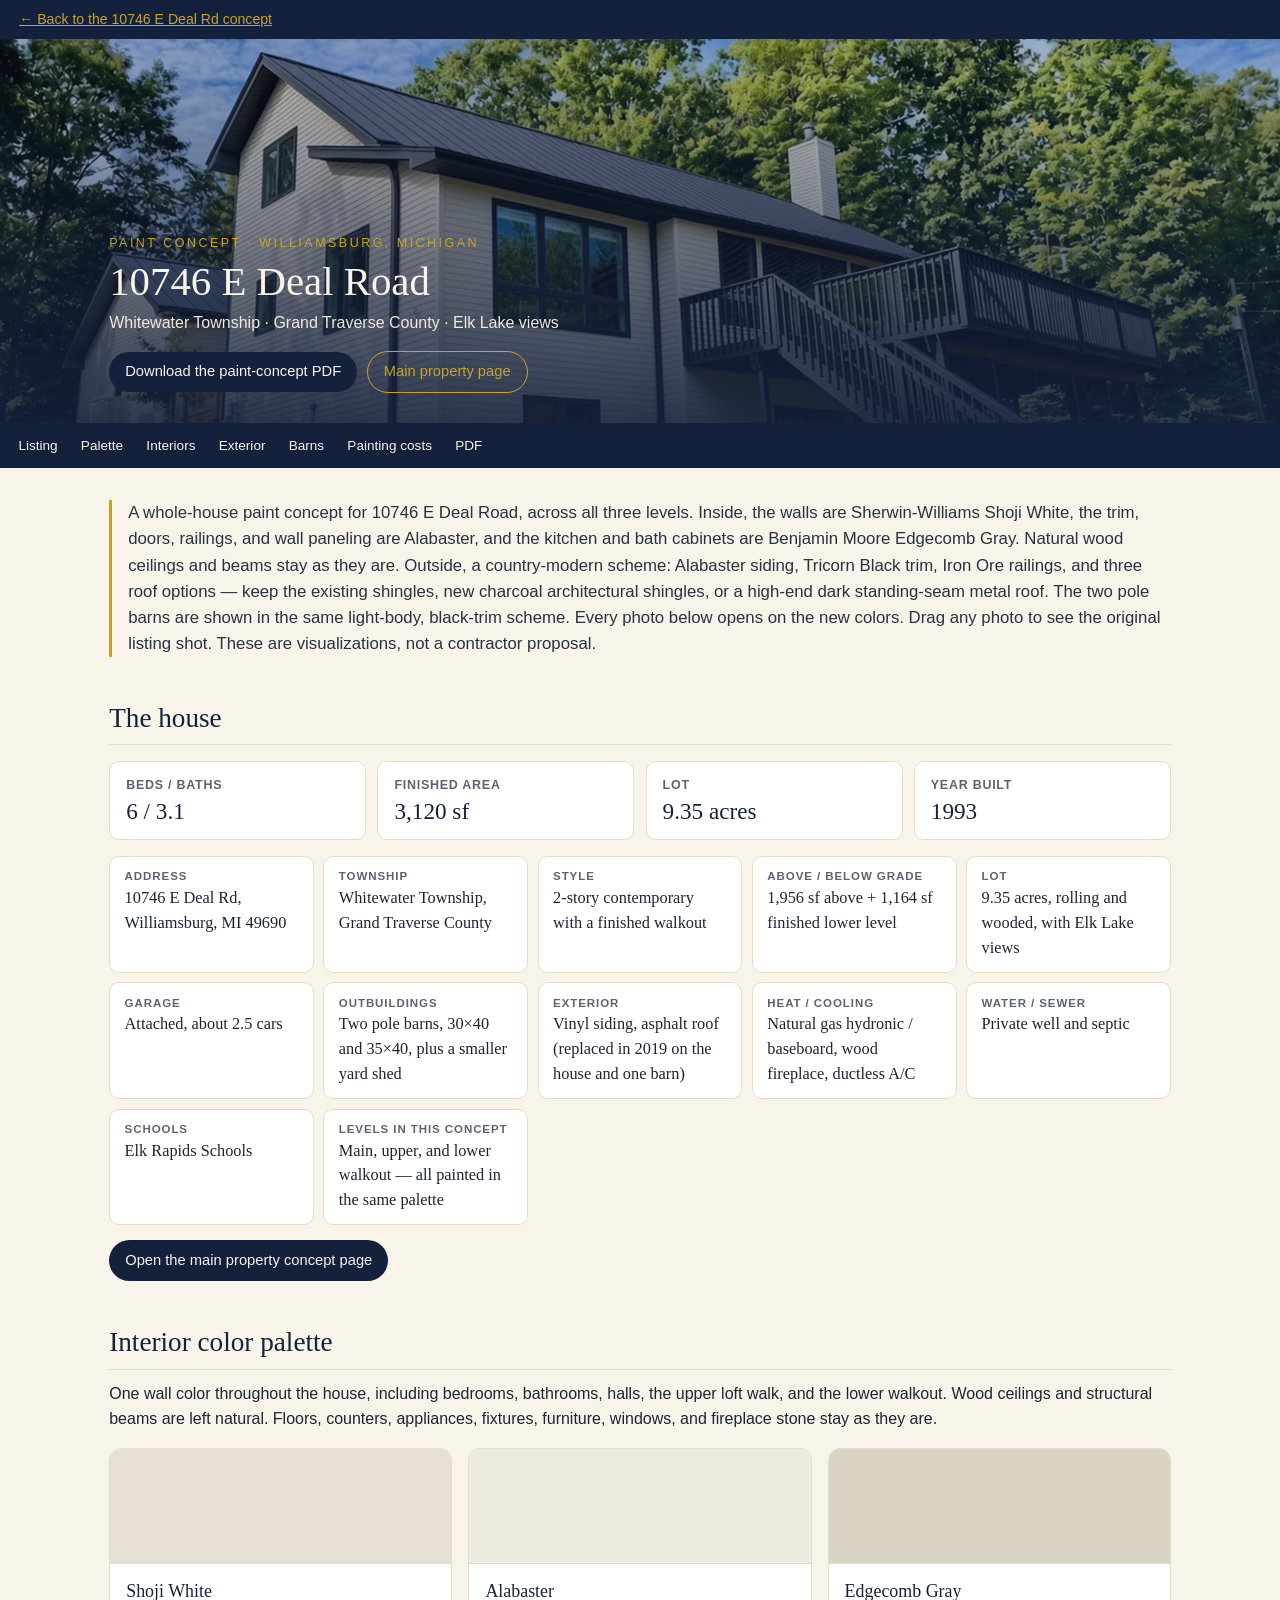
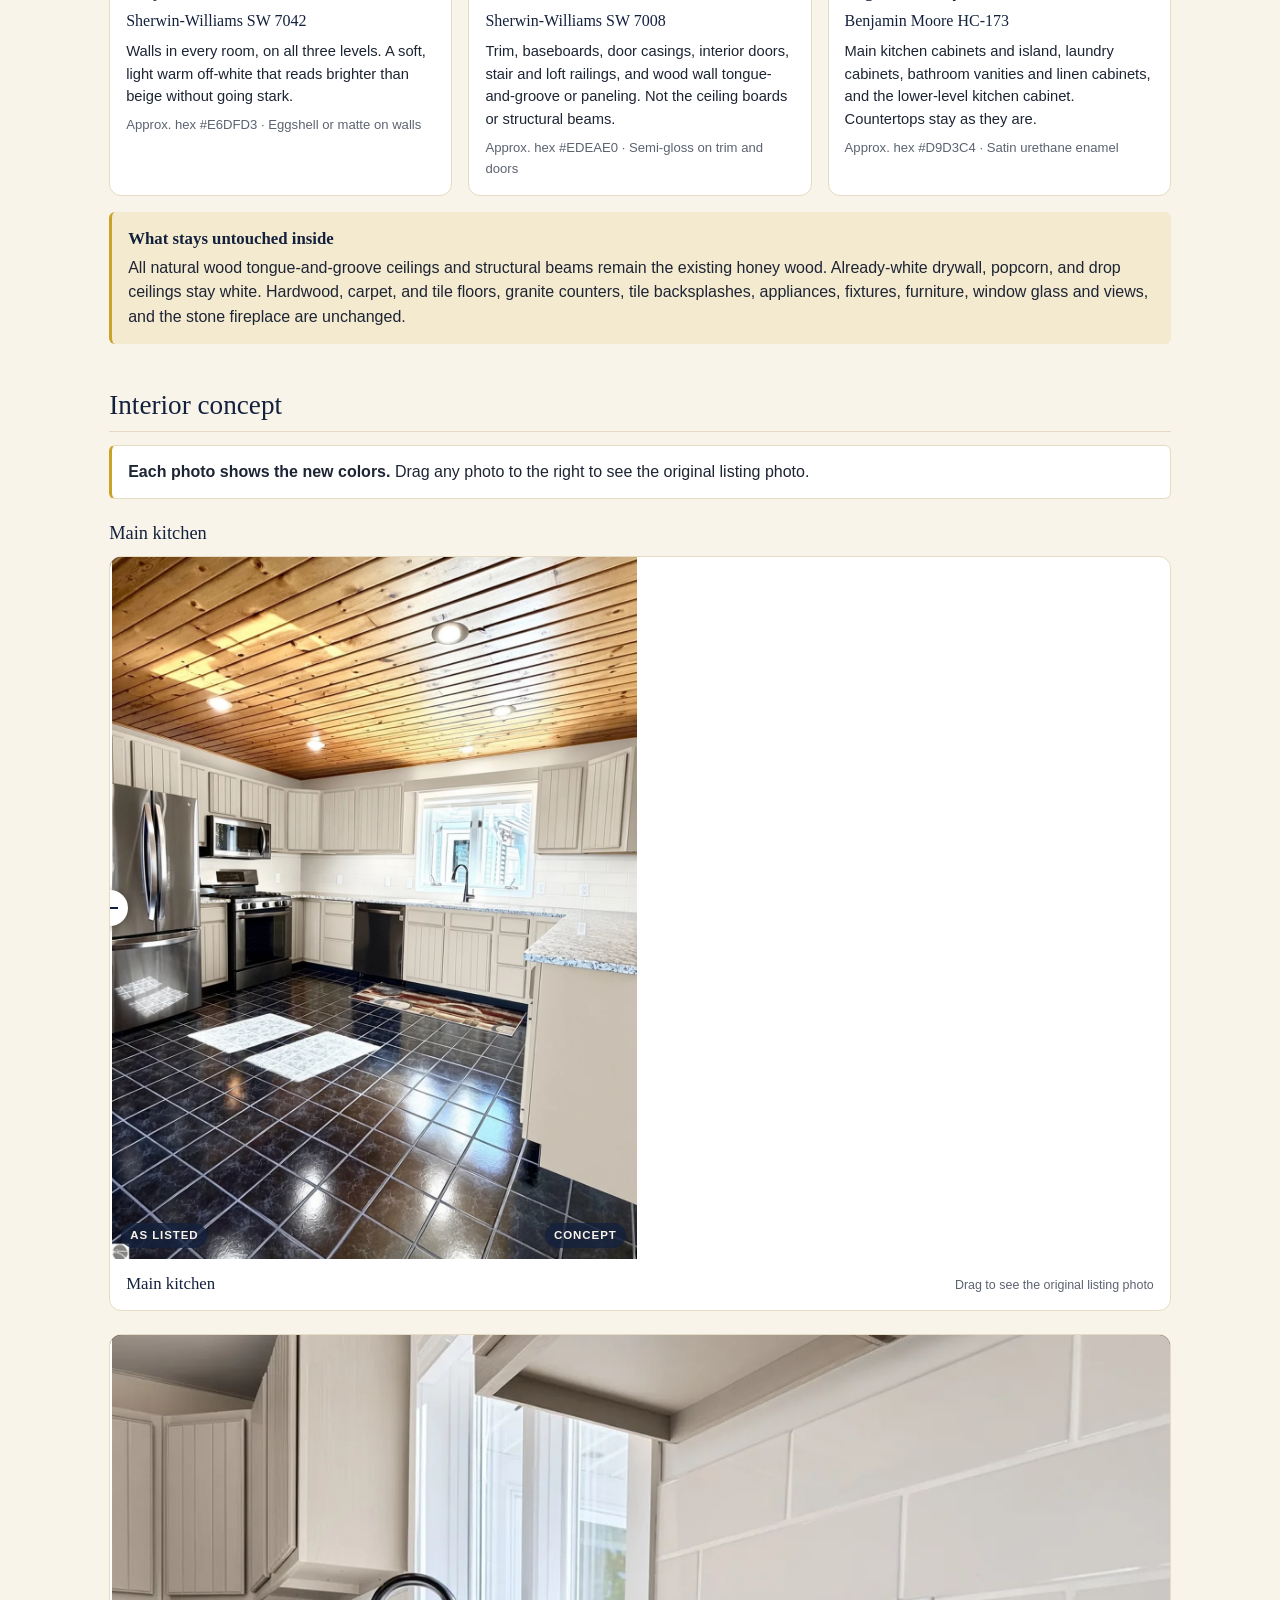
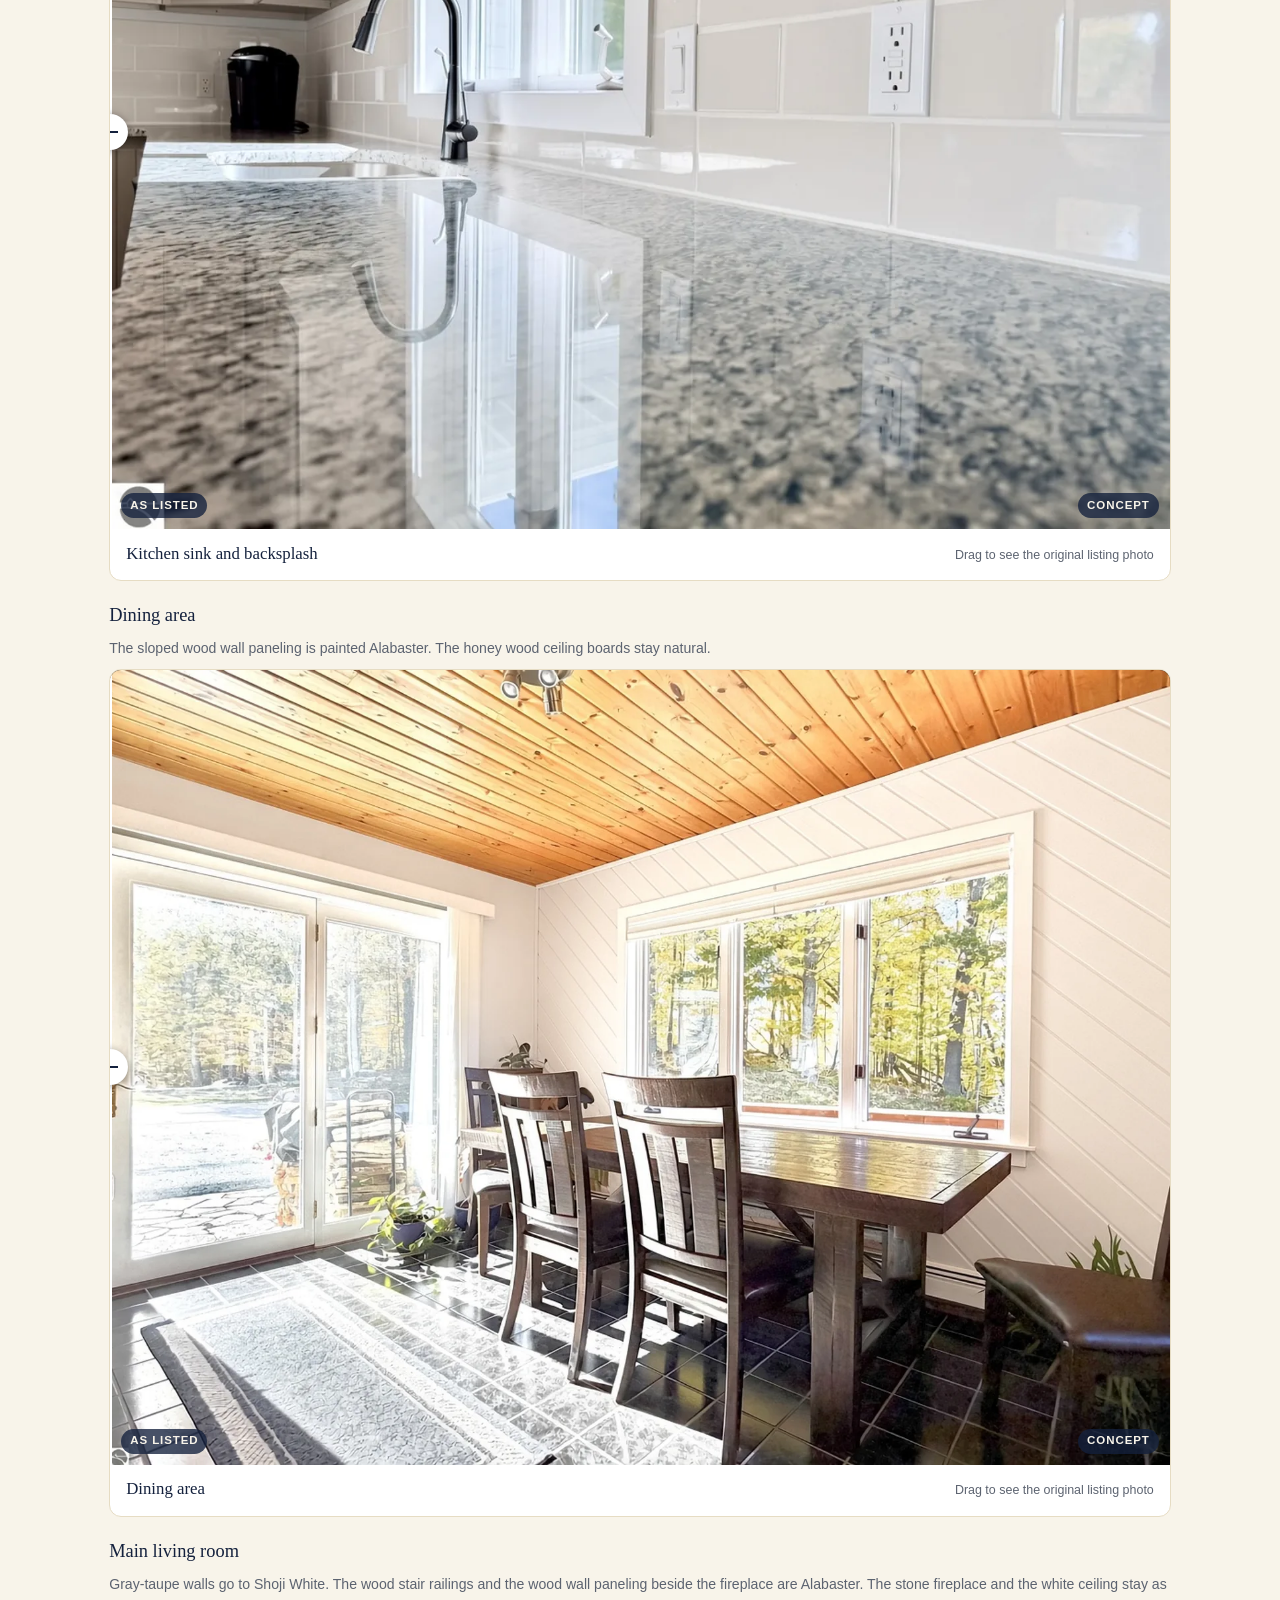
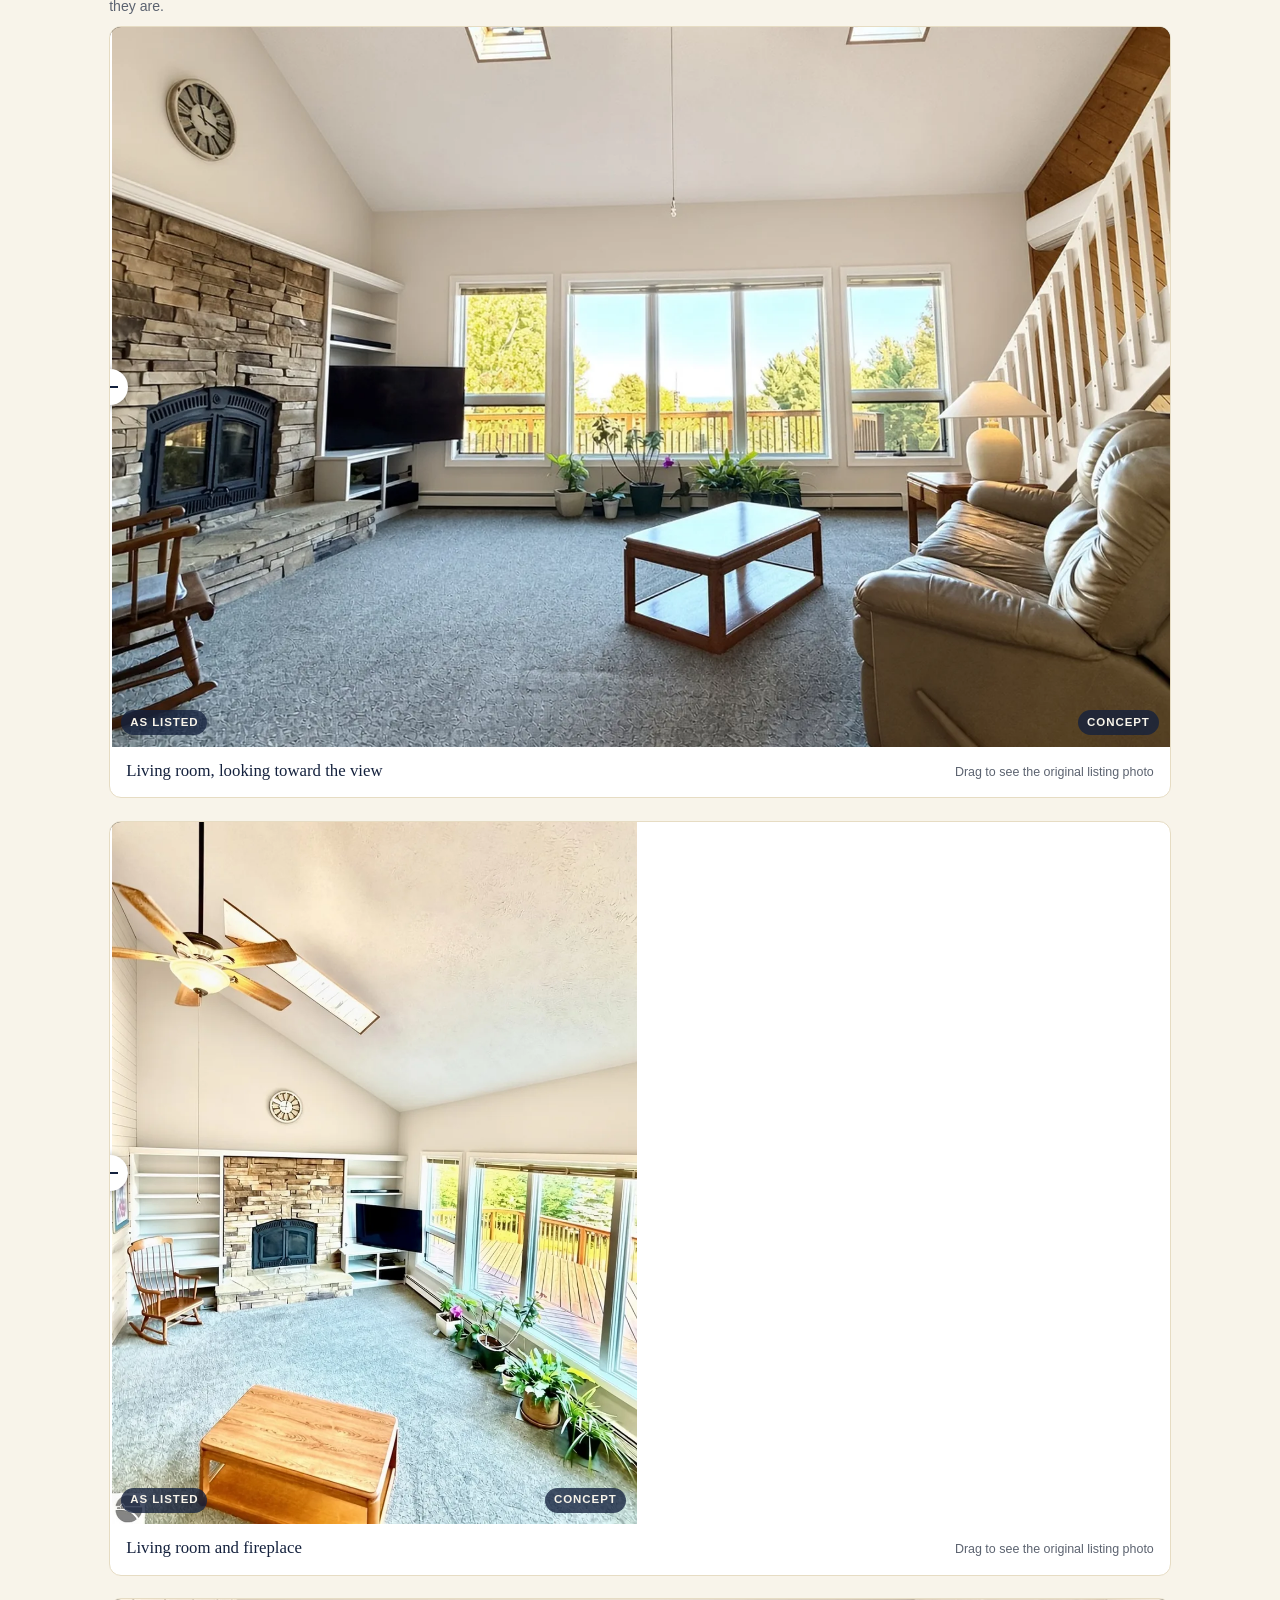
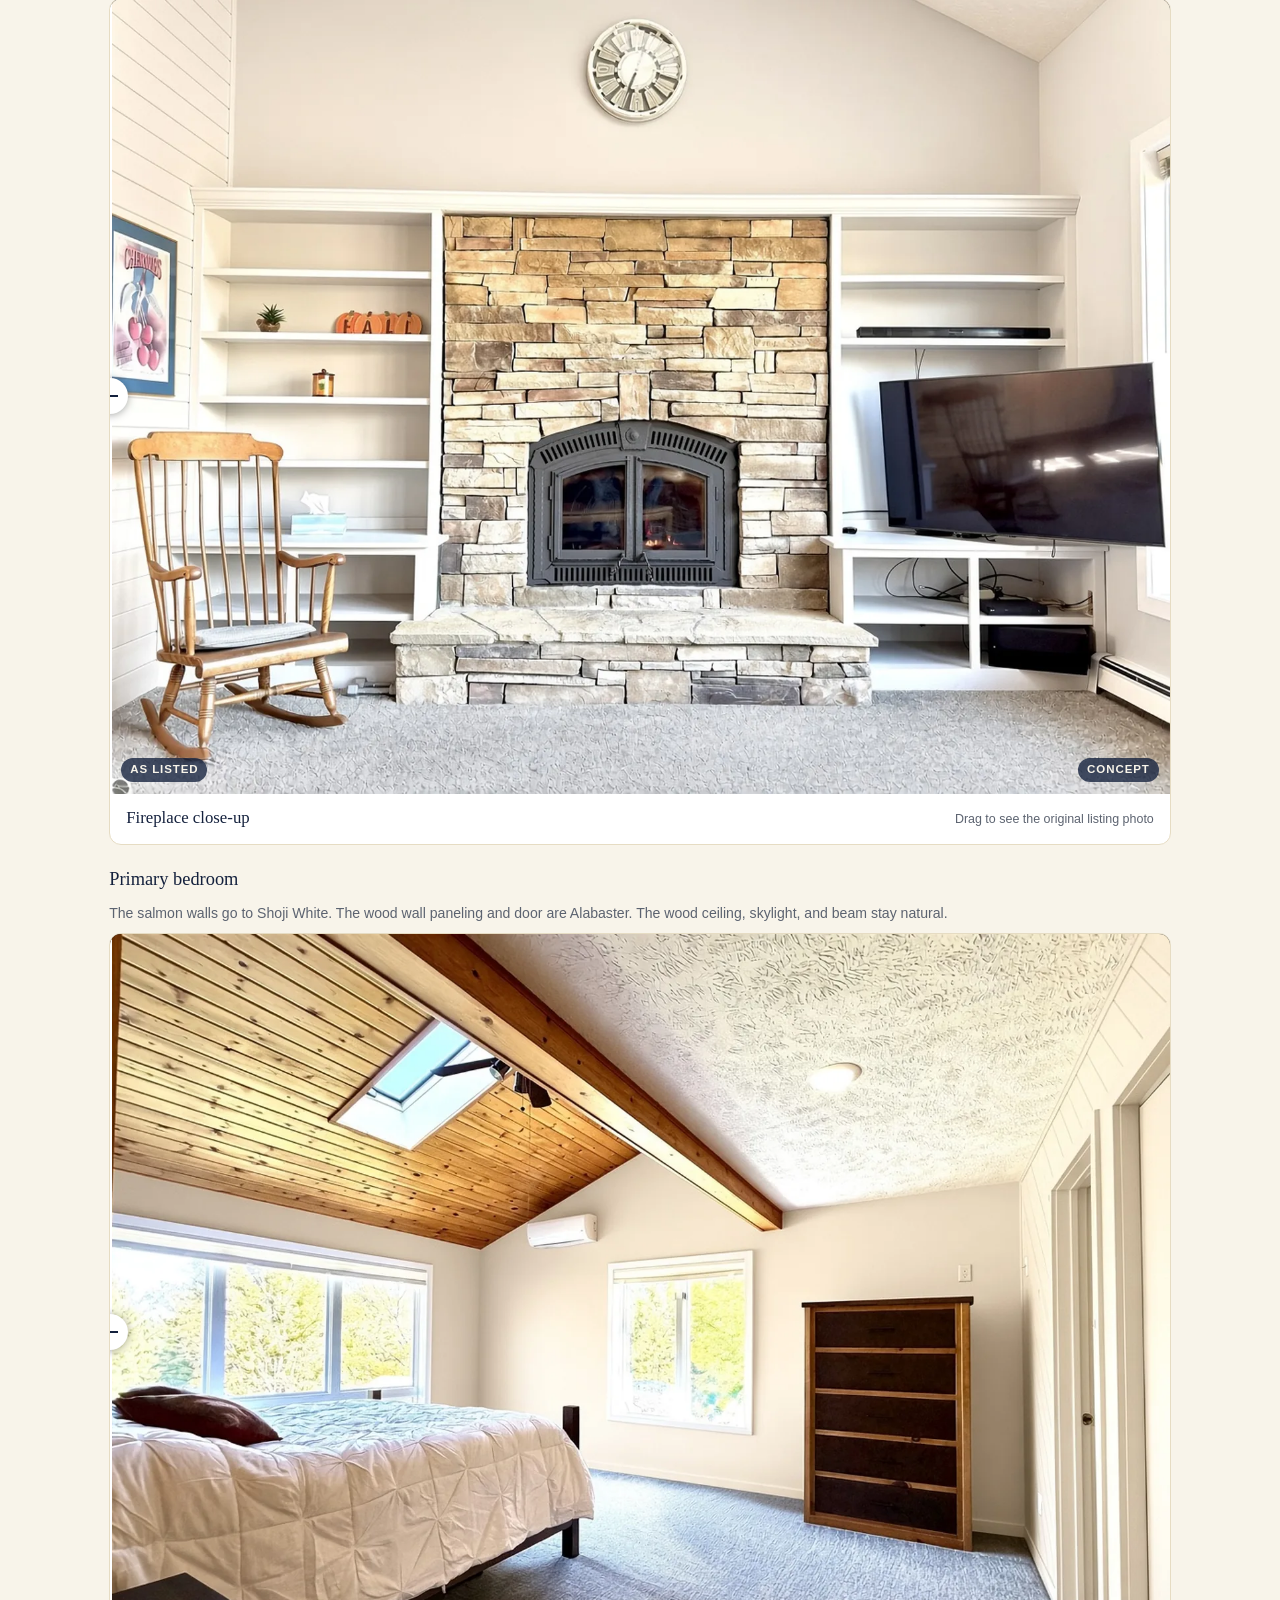
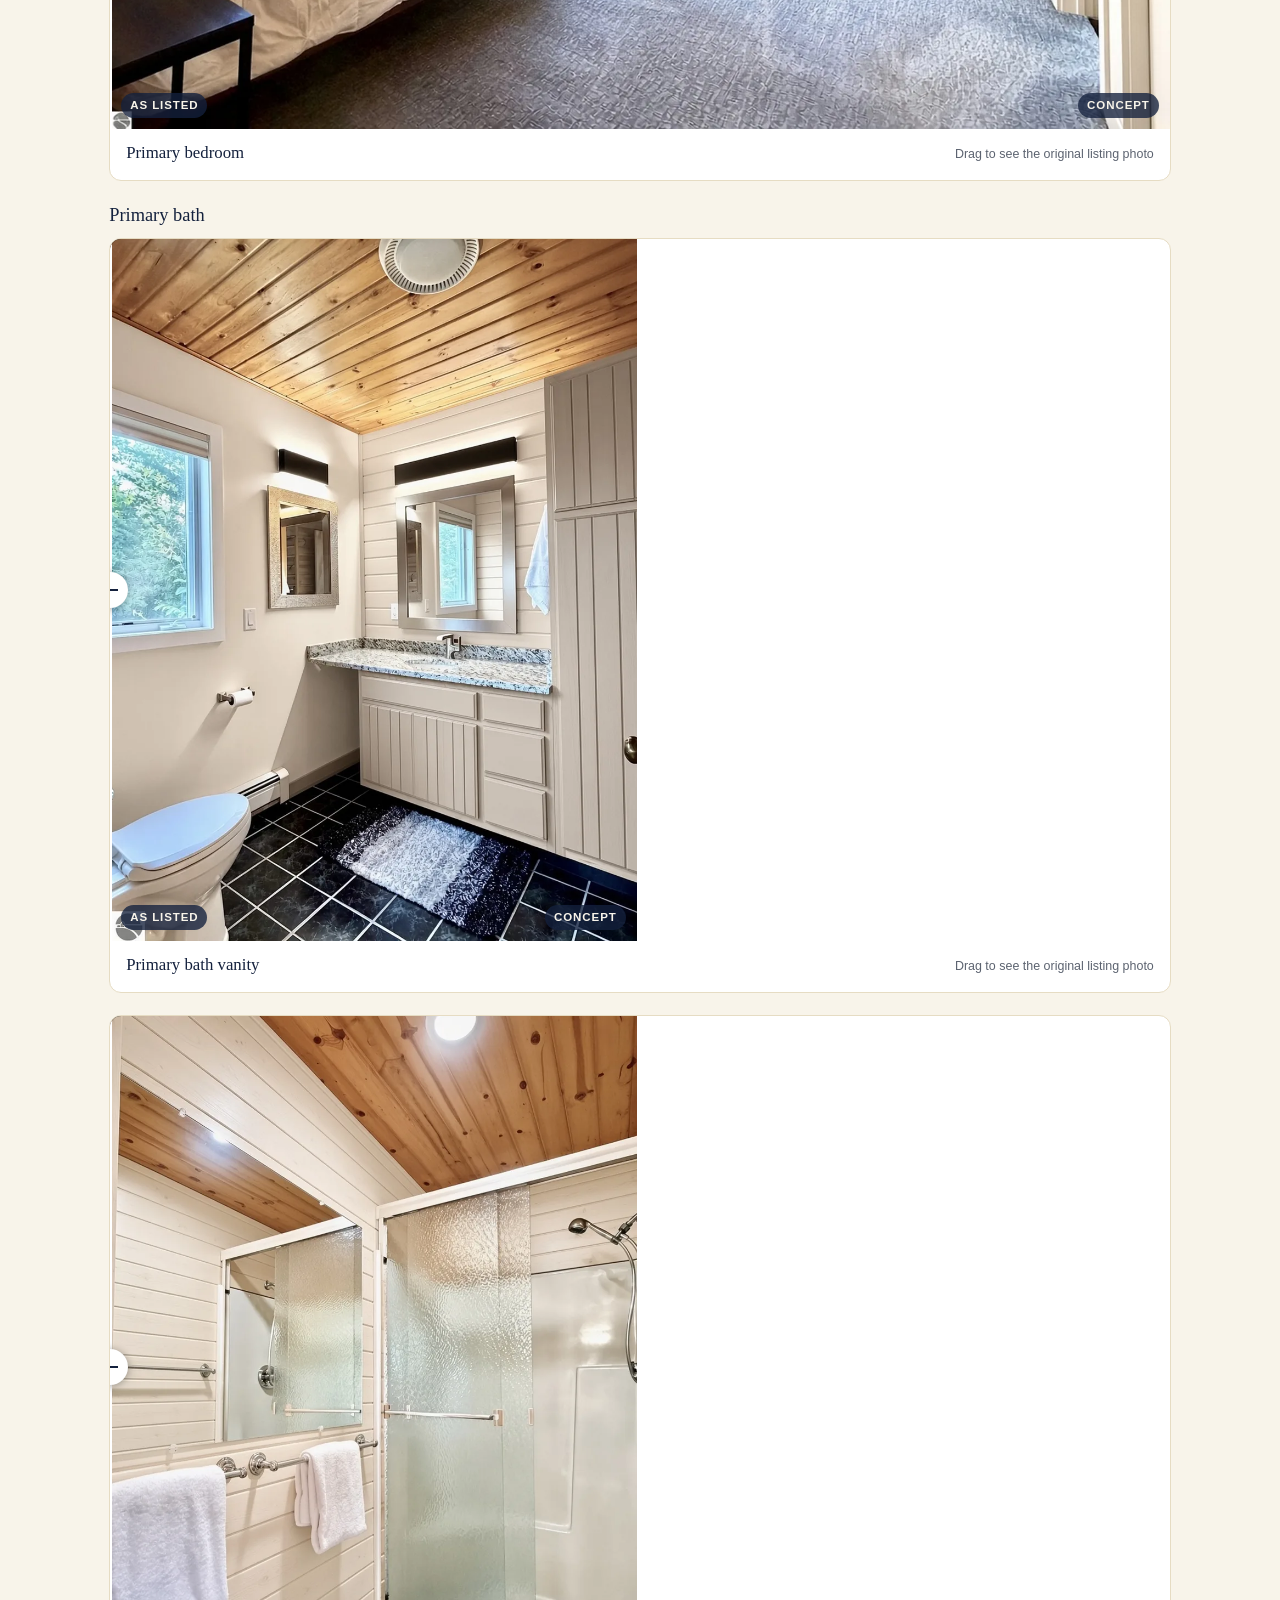
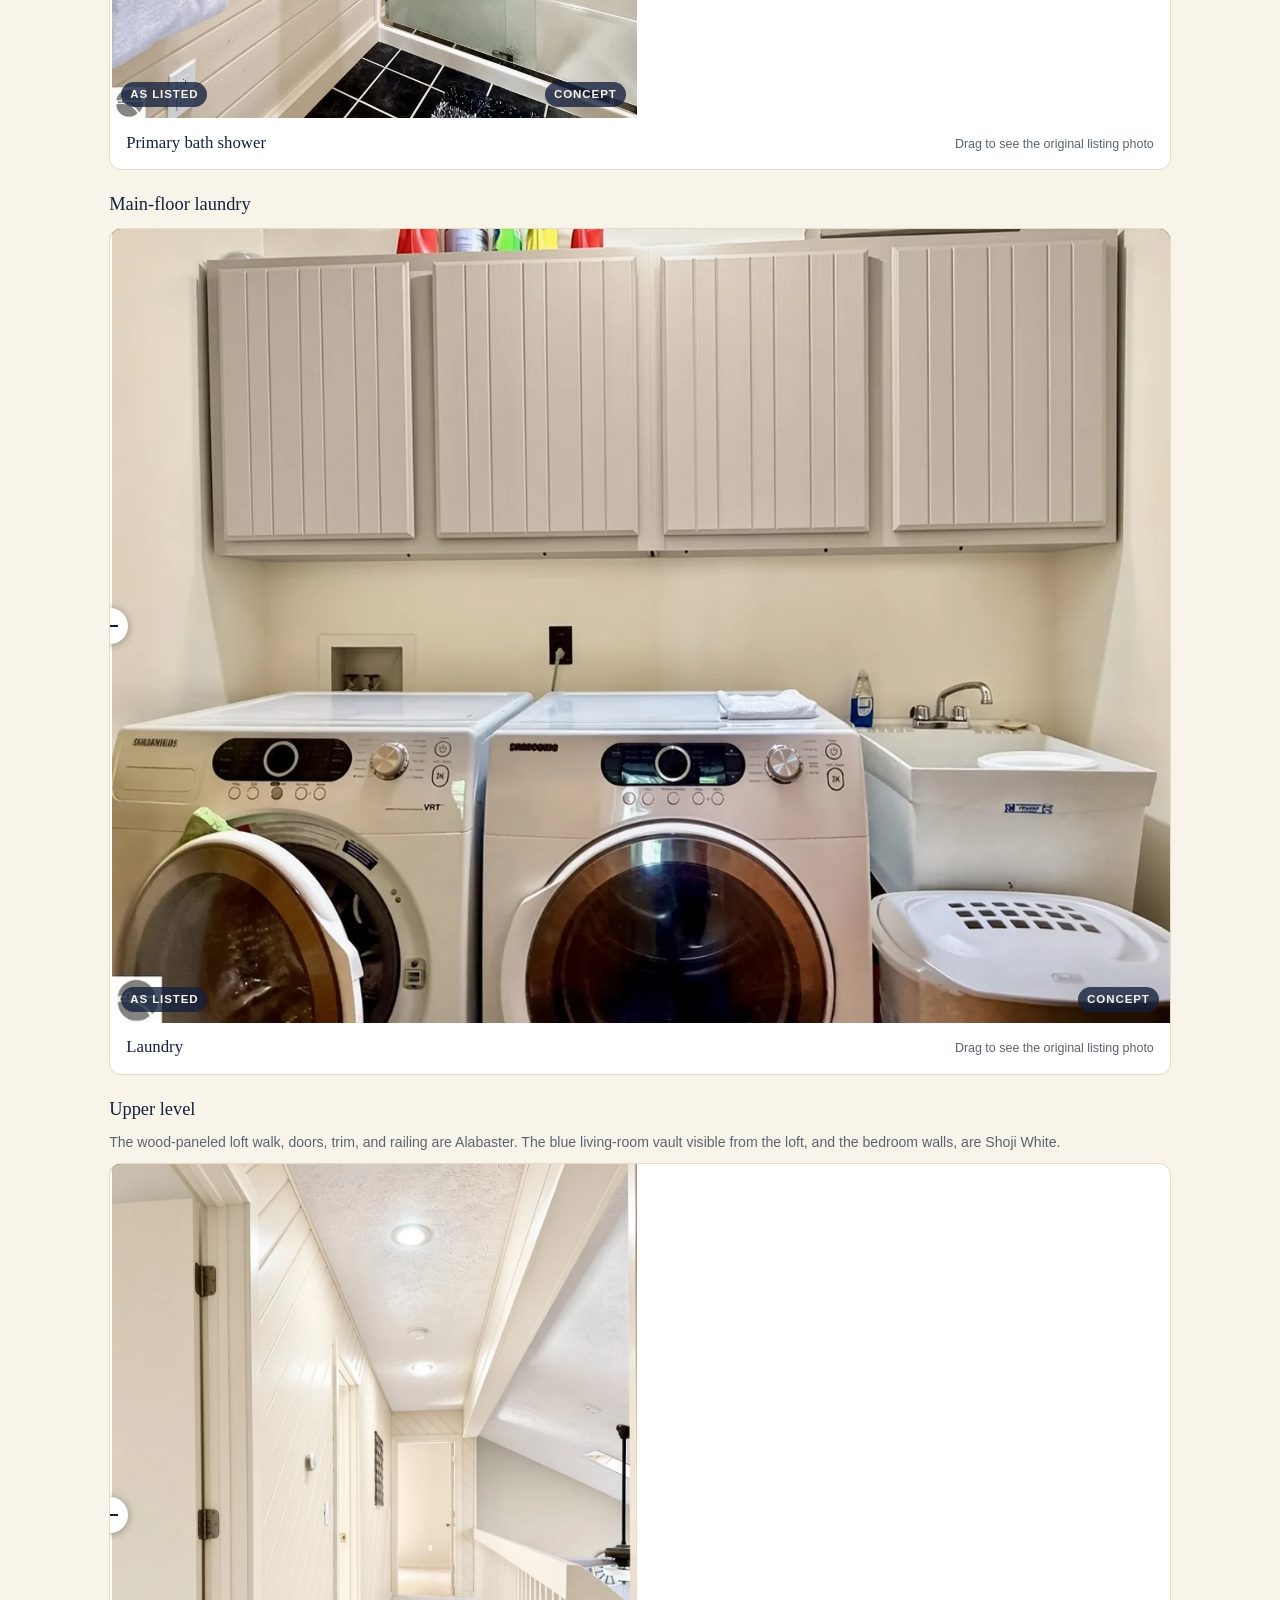
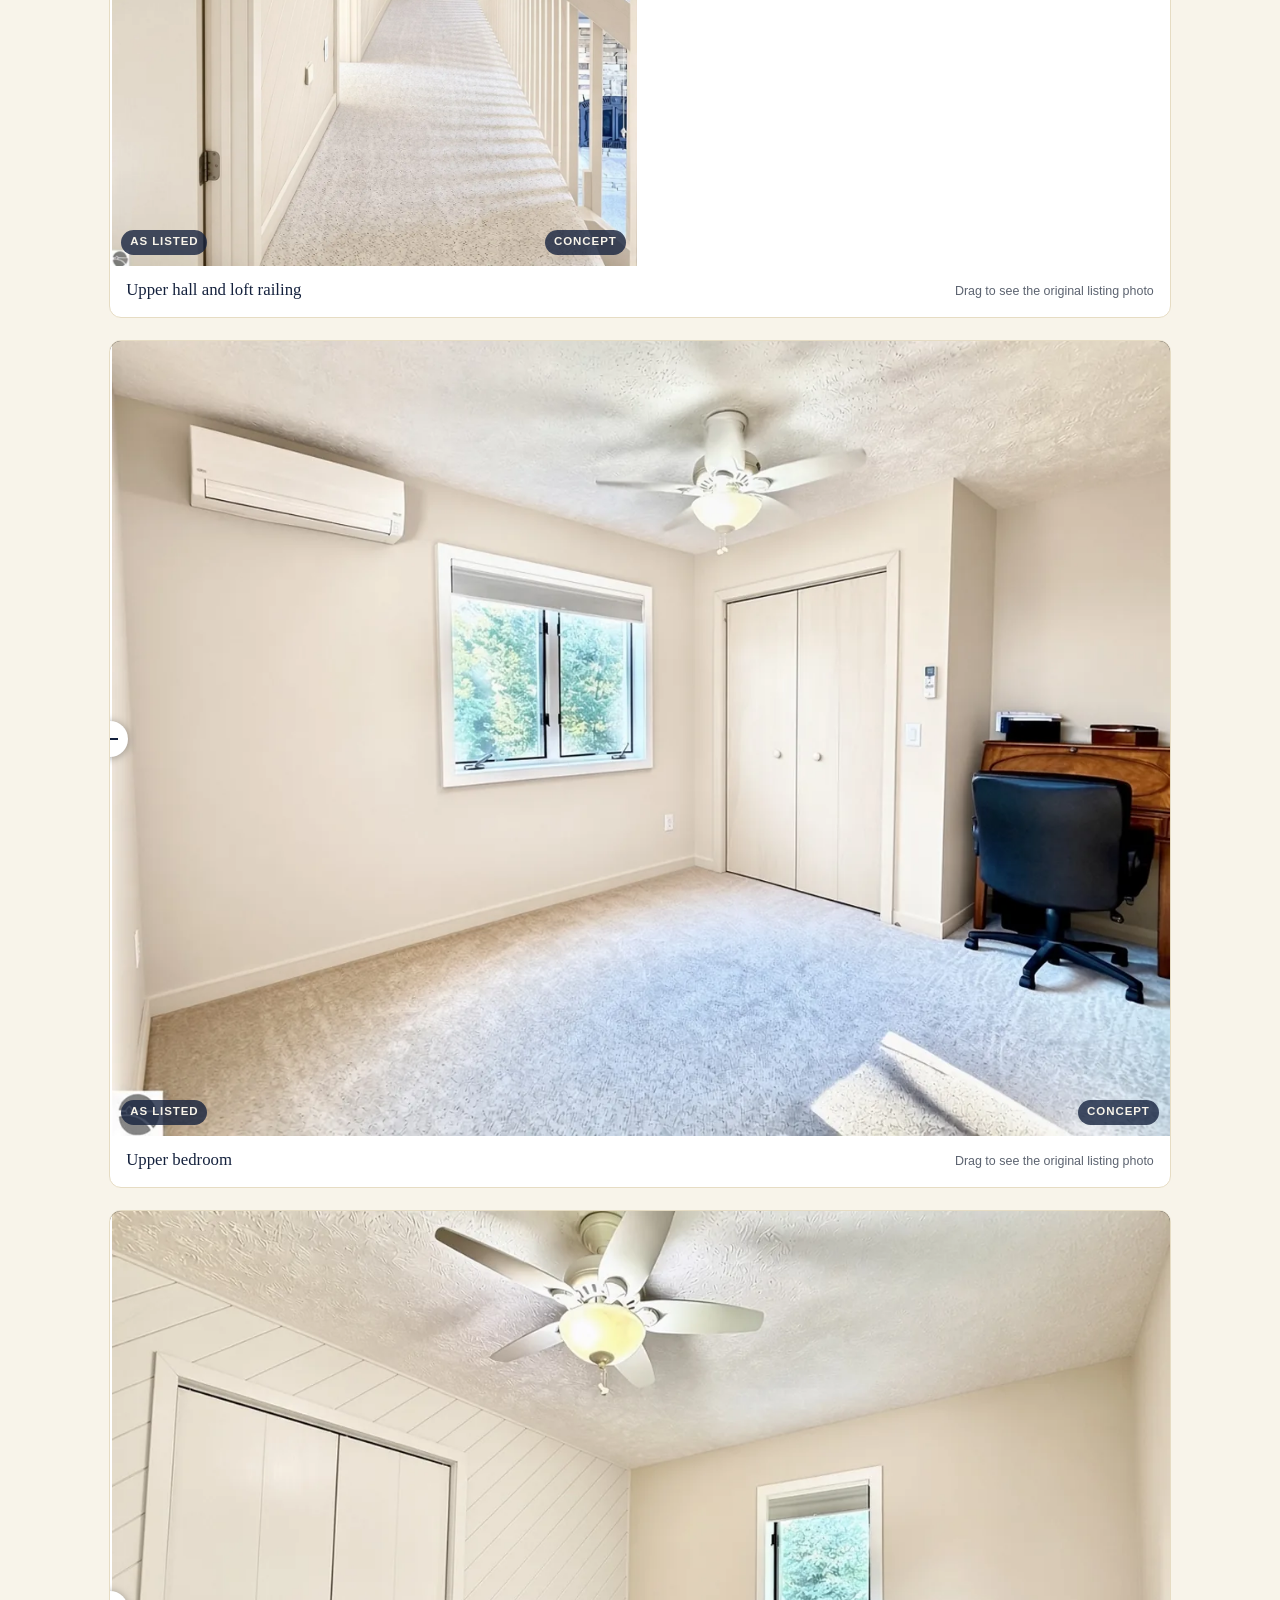
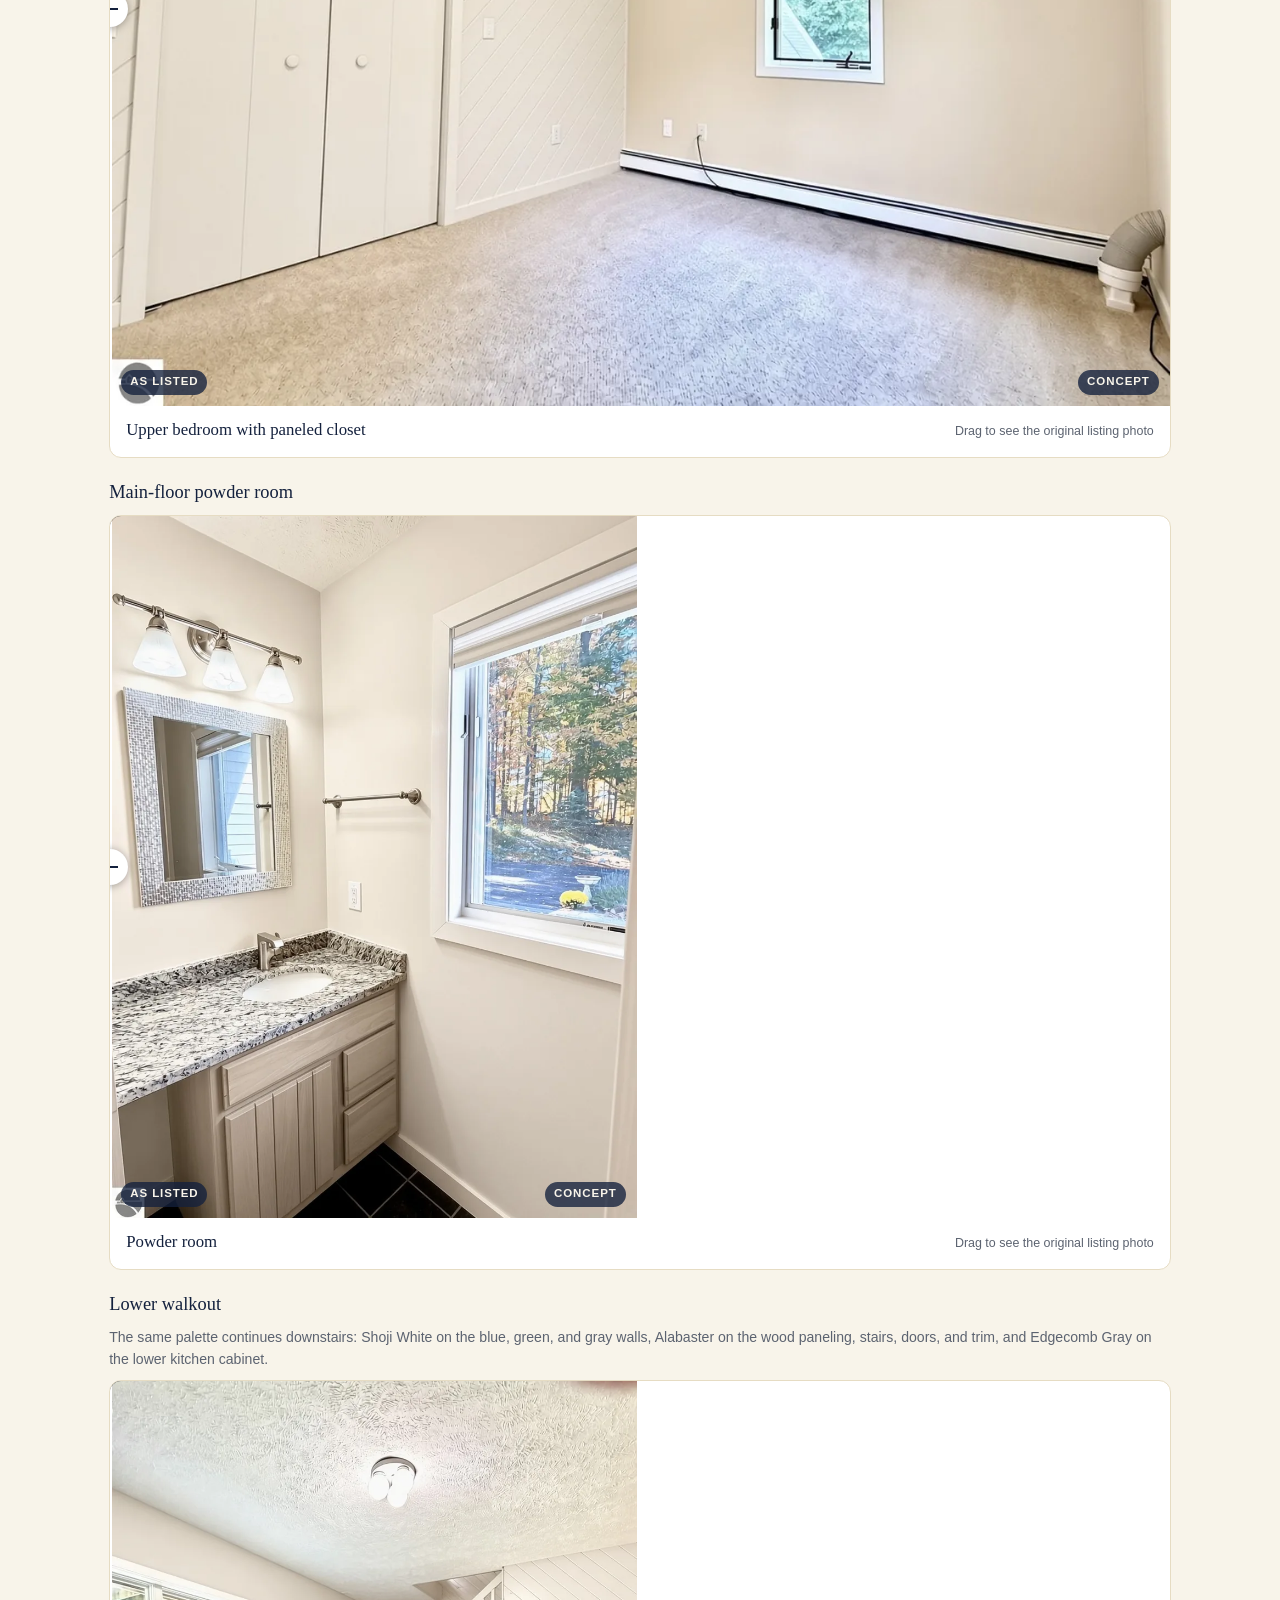
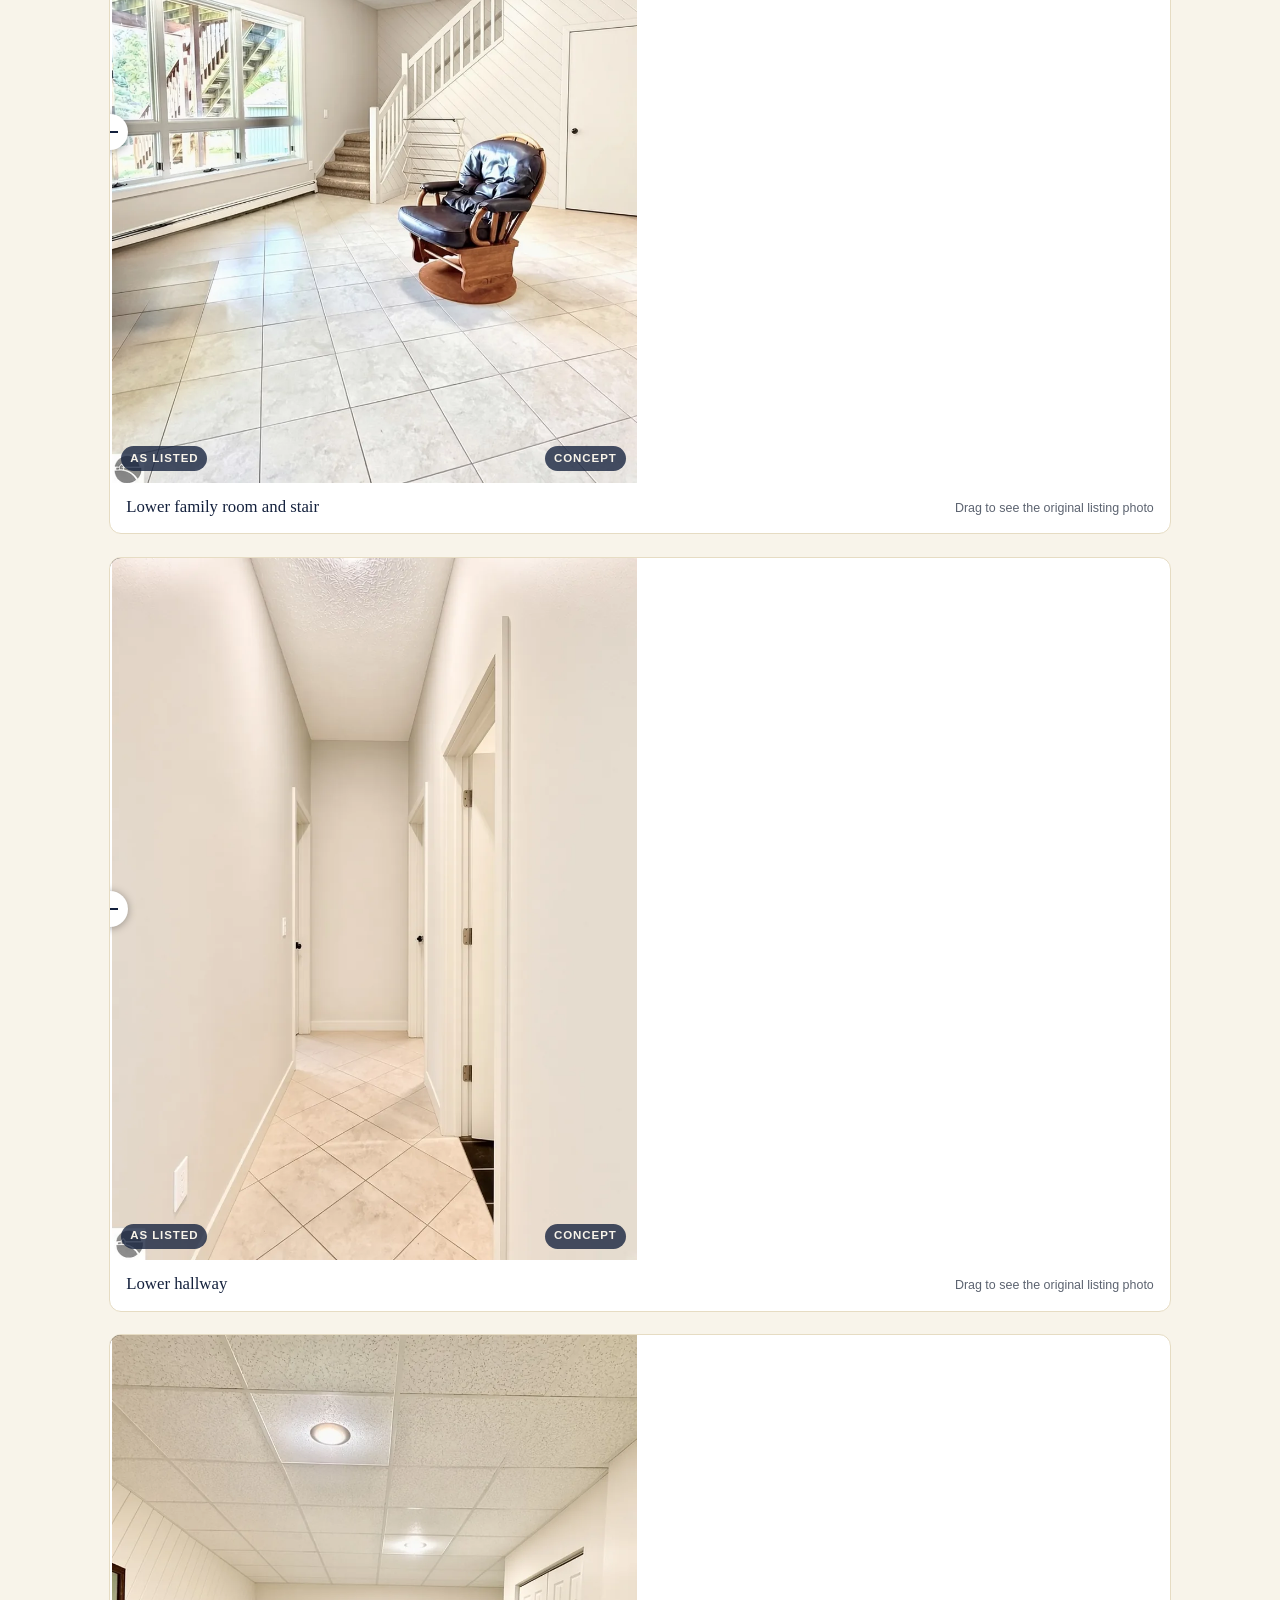
==== paint-concept/index.html @ fa840e8e "Add paint-concept subpage with whole-house interiors and country-modern exterior Shoji White walls, " ====
<!DOCTYPE html>
<html lang="en">
<head>
  <meta charset="utf-8">
  <meta name="viewport" content="width=device-width, initial-scale=1">
  <title>10746 E Deal Rd — paint concept</title>
  <meta name="description" content="Whole-house paint and country-modern exterior concept for 10746 E Deal Road in Williamsburg, Michigan: Shoji White interiors, Alabaster trim, Edgecomb Gray cabinets, and a white-and-black exterior with roof options.">
  <link rel="stylesheet" href="style.css">
</head>
<body>
<div class="page-back"><a href="../">← Back to the 10746 E Deal Rd concept</a></div>
<header class="hero">
  <div class="in">
    <p class="kicker">Paint concept · Williamsburg, Michigan</p>
    <h1>10746 E Deal Road</h1>
    <p class="sub">Whitewater Township · Grand Traverse County · Elk Lake views</p>
    <div class="hero-actions">
      <a class="btn" href="10746-Deal-Rd-Paint-Concept.pdf">Download the paint-concept PDF</a>
      <a class="btn ghost" href="../">Main property page</a>
    </div>
  </div>
</header>

<nav class="toc" aria-label="Page sections">
  <a href="#listing">Listing</a>
  <a href="#palette">Palette</a>
  <a href="#rooms">Interiors</a>
  <a href="#exterior">Exterior</a>
  <a href="#barns">Barns</a>
  <a href="#costs">Painting costs</a>
  <a href="10746-Deal-Rd-Paint-Concept.pdf">PDF</a>
</nav>

<main>
  <p class="lede">A whole-house paint concept for 10746 E Deal Road, across all three levels. Inside, the walls are Sherwin-Williams Shoji White, the trim, doors, railings, and wall paneling are Alabaster, and the kitchen and bath cabinets are Benjamin Moore Edgecomb Gray. Natural wood ceilings and beams stay as they are. Outside, a country-modern scheme: Alabaster siding, Tricorn Black trim, Iron Ore railings, and three roof options — keep the existing shingles, new charcoal architectural shingles, or a high-end dark standing-seam metal roof. The two pole barns are shown in the same light-body, black-trim scheme. Every photo below opens on the new colors. Drag any photo to see the original listing shot. These are visualizations, not a contractor proposal.</p>

  <section id="listing">
    <h2>The house</h2>
    <div class="metrics">
      <div class="metric"><span>Beds / baths</span><b>6 / 3.1</b></div>
      <div class="metric"><span>Finished area</span><b>3,120 sf</b></div>
      <div class="metric"><span>Lot</span><b>9.35 acres</b></div>
      <div class="metric"><span>Year built</span><b>1993</b></div>
    </div>
    <div class="facts">
      <div class="fact"><b>Address</b><span>10746 E Deal Rd, Williamsburg, MI 49690</span></div>
      <div class="fact"><b>Township</b><span>Whitewater Township, Grand Traverse County</span></div>
      <div class="fact"><b>Style</b><span>2-story contemporary with a finished walkout</span></div>
      <div class="fact"><b>Above / below grade</b><span>1,956 sf above + 1,164 sf finished lower level</span></div>
      <div class="fact"><b>Lot</b><span>9.35 acres, rolling and wooded, with Elk Lake views</span></div>
      <div class="fact"><b>Garage</b><span>Attached, about 2.5 cars</span></div>
      <div class="fact"><b>Outbuildings</b><span>Two pole barns, 30×40 and 35×40, plus a smaller yard shed</span></div>
      <div class="fact"><b>Exterior</b><span>Vinyl siding, asphalt roof (replaced in 2019 on the house and one barn)</span></div>
      <div class="fact"><b>Heat / cooling</b><span>Natural gas hydronic / baseboard, wood fireplace, ductless A/C</span></div>
      <div class="fact"><b>Water / sewer</b><span>Private well and septic</span></div>
      <div class="fact"><b>Schools</b><span>Elk Rapids Schools</span></div>
      <div class="fact"><b>Levels in this concept</b><span>Main, upper, and lower walkout — all painted in the same palette</span></div>
    </div>
    <p><a class="btn" href="../">Open the main property concept page</a></p>
  </section>

  <section id="palette">
    <h2>Interior color palette</h2>
    <p>One wall color throughout the house, including bedrooms, bathrooms, halls, the upper loft walk, and the lower walkout. Wood ceilings and structural beams are left natural. Floors, counters, appliances, fixtures, furniture, windows, and fireplace stone stay as they are.</p>
    <div class="swatches">
      <article class="swatch">
        <div class="chip" style="background:#E6DFD3"></div>
        <div class="body">
          <h3>Shoji White</h3>
          <div class="code">Sherwin-Williams SW 7042</div>
          <p>Walls in every room, on all three levels. A soft, light warm off-white that reads brighter than beige without going stark.</p>
          <p class="meta">Approx. hex #E6DFD3 · Eggshell or matte on walls</p>
        </div>
      </article>
      <article class="swatch">
        <div class="chip" style="background:#EDEAE0"></div>
        <div class="body">
          <h3>Alabaster</h3>
          <div class="code">Sherwin-Williams SW 7008</div>
          <p>Trim, baseboards, door casings, interior doors, stair and loft railings, and wood wall tongue-and-groove or paneling. Not the ceiling boards or structural beams.</p>
          <p class="meta">Approx. hex #EDEAE0 · Semi-gloss on trim and doors</p>
        </div>
      </article>
      <article class="swatch">
        <div class="chip" style="background:#D9D3C4"></div>
        <div class="body">
          <h3>Edgecomb Gray</h3>
          <div class="code">Benjamin Moore HC-173</div>
          <p>Main kitchen cabinets and island, laundry cabinets, bathroom vanities and linen cabinets, and the lower-level kitchen cabinet. Countertops stay as they are.</p>
          <p class="meta">Approx. hex #D9D3C4 · Satin urethane enamel</p>
        </div>
      </article>
    </div>
    <div class="callout">
      <strong>What stays untouched inside</strong>
      All natural wood tongue-and-groove ceilings and structural beams remain the existing honey wood. Already-white drywall, popcorn, and drop ceilings stay white. Hardwood, carpet, and tile floors, granite counters, tile backsplashes, appliances, fixtures, furniture, window glass and views, and the stone fireplace are unchanged.
    </div>
  </section>

  <section id="rooms">
    <h2>Interior concept</h2>
    <div class="note"><strong>Each photo shows the new colors.</strong> Drag any photo to the right to see the original listing photo.</div>

    <h3 id="kitchen">Main kitchen</h3>
    <div class="compare-grid">
<figure class="compare tall" data-stem="03_kitchen" style="--ar:1152 / 1536">
  <div class="compare-stage" style="--ar:1152 / 1536">
    <img src="img/03_kitchen-after.webp" alt="Main kitchen, concept" width="1152" height="1536">
    <div class="clip">
      <img src="img/03_kitchen-before.webp" alt="Main kitchen, original listing photo" width="1152" height="1536">
    </div>
    <div class="handle" aria-hidden="true"></div>
    <input type="range" min="0" max="100" value="0" aria-label="Drag to see the original listing photo of Main kitchen">
    <span class="tag tag-before">As listed</span>
    <span class="tag tag-after">Concept</span>
  </div>
  <figcaption>Main kitchen<span class="drag-hint">Drag to see the original listing photo</span></figcaption>
</figure>

<figure class="compare" data-stem="04_kitchen" style="--ar:1280 / 960">
  <div class="compare-stage" style="--ar:1280 / 960">
    <img src="img/04_kitchen-after.webp" alt="Kitchen sink close-up, concept" width="1280" height="960">
    <div class="clip">
      <img src="img/04_kitchen-before.webp" alt="Kitchen sink close-up, original listing photo" width="1280" height="960">
    </div>
    <div class="handle" aria-hidden="true"></div>
    <input type="range" min="0" max="100" value="0" aria-label="Drag to see the original listing photo of Kitchen sink close-up">
    <span class="tag tag-before">As listed</span>
    <span class="tag tag-after">Concept</span>
  </div>
  <figcaption>Kitchen sink and backsplash<span class="drag-hint">Drag to see the original listing photo</span></figcaption>
</figure>
</div>


    <h3 id="dining">Dining area</h3>
    <p class="muted">The sloped wood wall paneling is painted Alabaster. The honey wood ceiling boards stay natural.</p>
    <div class="compare-grid">
<figure class="compare" data-stem="05_dining" style="--ar:1600 / 1200">
  <div class="compare-stage" style="--ar:1600 / 1200">
    <img src="img/05_dining-after.webp" alt="Dining area, concept" width="1600" height="1200">
    <div class="clip">
      <img src="img/05_dining-before.webp" alt="Dining area, original listing photo" width="1600" height="1200">
    </div>
    <div class="handle" aria-hidden="true"></div>
    <input type="range" min="0" max="100" value="0" aria-label="Drag to see the original listing photo of Dining area">
    <span class="tag tag-before">As listed</span>
    <span class="tag tag-after">Concept</span>
  </div>
  <figcaption>Dining area<span class="drag-hint">Drag to see the original listing photo</span></figcaption>
</figure>
</div>


    <h3 id="great-room">Main living room</h3>
    <p class="muted">Gray-taupe walls go to Shoji White. The wood stair railings and the wood wall paneling beside the fireplace are Alabaster. The stone fireplace and the white ceiling stay as they are.</p>
    <div class="compare-grid">
<figure class="compare" data-stem="06_living" style="--ar:1600 / 1086">
  <div class="compare-stage" style="--ar:1600 / 1086">
    <img src="img/06_living-after.webp" alt="Living room looking toward the lake view, concept" width="1600" height="1086">
    <div class="clip">
      <img src="img/06_living-before.webp" alt="Living room looking toward the lake view, original listing photo" width="1600" height="1086">
    </div>
    <div class="handle" aria-hidden="true"></div>
    <input type="range" min="0" max="100" value="0" aria-label="Drag to see the original listing photo of Living room looking toward the lake view">
    <span class="tag tag-before">As listed</span>
    <span class="tag tag-after">Concept</span>
  </div>
  <figcaption>Living room, looking toward the view<span class="drag-hint">Drag to see the original listing photo</span></figcaption>
</figure>

<figure class="compare tall" data-stem="07_living" style="--ar:960 / 1280">
  <div class="compare-stage" style="--ar:960 / 1280">
    <img src="img/07_living-after.webp" alt="Living room and fireplace, concept" width="960" height="1280">
    <div class="clip">
      <img src="img/07_living-before.webp" alt="Living room and fireplace, original listing photo" width="960" height="1280">
    </div>
    <div class="handle" aria-hidden="true"></div>
    <input type="range" min="0" max="100" value="0" aria-label="Drag to see the original listing photo of Living room and fireplace">
    <span class="tag tag-before">As listed</span>
    <span class="tag tag-after">Concept</span>
  </div>
  <figcaption>Living room and fireplace<span class="drag-hint">Drag to see the original listing photo</span></figcaption>
</figure>

<figure class="compare" data-stem="08_living" style="--ar:1600 / 1200">
  <div class="compare-stage" style="--ar:1600 / 1200">
    <img src="img/08_living-after.webp" alt="Fireplace close-up, concept" width="1600" height="1200">
    <div class="clip">
      <img src="img/08_living-before.webp" alt="Fireplace close-up, original listing photo" width="1600" height="1200">
    </div>
    <div class="handle" aria-hidden="true"></div>
    <input type="range" min="0" max="100" value="0" aria-label="Drag to see the original listing photo of Fireplace close-up">
    <span class="tag tag-before">As listed</span>
    <span class="tag tag-after">Concept</span>
  </div>
  <figcaption>Fireplace close-up<span class="drag-hint">Drag to see the original listing photo</span></figcaption>
</figure>
</div>


    <h3 id="primary">Primary bedroom</h3>
    <p class="muted">The salmon walls go to Shoji White. The wood wall paneling and door are Alabaster. The wood ceiling, skylight, and beam stay natural.</p>
    <div class="compare-grid">
<figure class="compare" data-stem="09_bedroom" style="--ar:1600 / 1200">
  <div class="compare-stage" style="--ar:1600 / 1200">
    <img src="img/09_bedroom-after.webp" alt="Primary bedroom, concept" width="1600" height="1200">
    <div class="clip">
      <img src="img/09_bedroom-before.webp" alt="Primary bedroom, original listing photo" width="1600" height="1200">
    </div>
    <div class="handle" aria-hidden="true"></div>
    <input type="range" min="0" max="100" value="0" aria-label="Drag to see the original listing photo of Primary bedroom">
    <span class="tag tag-before">As listed</span>
    <span class="tag tag-after">Concept</span>
  </div>
  <figcaption>Primary bedroom<span class="drag-hint">Drag to see the original listing photo</span></figcaption>
</figure>
</div>


    <h3 id="primary-bath">Primary bath</h3>
    <div class="compare-grid">
<figure class="compare tall" data-stem="10_bathroom" style="--ar:960 / 1280">
  <div class="compare-stage" style="--ar:960 / 1280">
    <img src="img/10_bathroom-after.webp" alt="Primary bathroom vanity, concept" width="960" height="1280">
    <div class="clip">
      <img src="img/10_bathroom-before.webp" alt="Primary bathroom vanity, original listing photo" width="960" height="1280">
    </div>
    <div class="handle" aria-hidden="true"></div>
    <input type="range" min="0" max="100" value="0" aria-label="Drag to see the original listing photo of Primary bathroom vanity">
    <span class="tag tag-before">As listed</span>
    <span class="tag tag-after">Concept</span>
  </div>
  <figcaption>Primary bath vanity<span class="drag-hint">Drag to see the original listing photo</span></figcaption>
</figure>

<figure class="compare tall" data-stem="11_bathroom" style="--ar:960 / 1280">
  <div class="compare-stage" style="--ar:960 / 1280">
    <img src="img/11_bathroom-after.webp" alt="Primary bathroom shower, concept" width="960" height="1280">
    <div class="clip">
      <img src="img/11_bathroom-before.webp" alt="Primary bathroom shower, original listing photo" width="960" height="1280">
    </div>
    <div class="handle" aria-hidden="true"></div>
    <input type="range" min="0" max="100" value="0" aria-label="Drag to see the original listing photo of Primary bathroom shower">
    <span class="tag tag-before">As listed</span>
    <span class="tag tag-after">Concept</span>
  </div>
  <figcaption>Primary bath shower<span class="drag-hint">Drag to see the original listing photo</span></figcaption>
</figure>
</div>


    <h3 id="laundry">Main-floor laundry</h3>
    <div class="compare-grid">
<figure class="compare" data-stem="12_laundry" style="--ar:1280 / 960">
  <div class="compare-stage" style="--ar:1280 / 960">
    <img src="img/12_laundry-after.webp" alt="Laundry room, concept" width="1280" height="960">
    <div class="clip">
      <img src="img/12_laundry-before.webp" alt="Laundry room, original listing photo" width="1280" height="960">
    </div>
    <div class="handle" aria-hidden="true"></div>
    <input type="range" min="0" max="100" value="0" aria-label="Drag to see the original listing photo of Laundry room">
    <span class="tag tag-before">As listed</span>
    <span class="tag tag-after">Concept</span>
  </div>
  <figcaption>Laundry<span class="drag-hint">Drag to see the original listing photo</span></figcaption>
</figure>
</div>


    <h3 id="upper">Upper level</h3>
    <p class="muted">The wood-paneled loft walk, doors, trim, and railing are Alabaster. The blue living-room vault visible from the loft, and the bedroom walls, are Shoji White.</p>
    <div class="compare-grid">
<figure class="compare tall" data-stem="13_hall" style="--ar:1152 / 1536">
  <div class="compare-stage" style="--ar:1152 / 1536">
    <img src="img/13_hall-after.webp" alt="Upper hallway and loft railing, concept" width="1152" height="1536">
    <div class="clip">
      <img src="img/13_hall-before.webp" alt="Upper hallway and loft railing, original listing photo" width="1152" height="1536">
    </div>
    <div class="handle" aria-hidden="true"></div>
    <input type="range" min="0" max="100" value="0" aria-label="Drag to see the original listing photo of Upper hallway and loft railing">
    <span class="tag tag-before">As listed</span>
    <span class="tag tag-after">Concept</span>
  </div>
  <figcaption>Upper hall and loft railing<span class="drag-hint">Drag to see the original listing photo</span></figcaption>
</figure>

<figure class="compare" data-stem="14_bedroom" style="--ar:1280 / 960">
  <div class="compare-stage" style="--ar:1280 / 960">
    <img src="img/14_bedroom-after.webp" alt="Upper bedroom, concept" width="1280" height="960">
    <div class="clip">
      <img src="img/14_bedroom-before.webp" alt="Upper bedroom, original listing photo" width="1280" height="960">
    </div>
    <div class="handle" aria-hidden="true"></div>
    <input type="range" min="0" max="100" value="0" aria-label="Drag to see the original listing photo of Upper bedroom">
    <span class="tag tag-before">As listed</span>
    <span class="tag tag-after">Concept</span>
  </div>
  <figcaption>Upper bedroom<span class="drag-hint">Drag to see the original listing photo</span></figcaption>
</figure>

<figure class="compare" data-stem="15_bedroom" style="--ar:1280 / 960">
  <div class="compare-stage" style="--ar:1280 / 960">
    <img src="img/15_bedroom-after.webp" alt="Upper bedroom with paneled closet wall, concept" width="1280" height="960">
    <div class="clip">
      <img src="img/15_bedroom-before.webp" alt="Upper bedroom with paneled closet wall, original listing photo" width="1280" height="960">
    </div>
    <div class="handle" aria-hidden="true"></div>
    <input type="range" min="0" max="100" value="0" aria-label="Drag to see the original listing photo of Upper bedroom with paneled closet wall">
    <span class="tag tag-before">As listed</span>
    <span class="tag tag-after">Concept</span>
  </div>
  <figcaption>Upper bedroom with paneled closet<span class="drag-hint">Drag to see the original listing photo</span></figcaption>
</figure>
</div>


    <h3 id="powder">Main-floor powder room</h3>
    <div class="compare-grid">
<figure class="compare tall" data-stem="16_bathroom" style="--ar:960 / 1280">
  <div class="compare-stage" style="--ar:960 / 1280">
    <img src="img/16_bathroom-after.webp" alt="Powder room, concept" width="960" height="1280">
    <div class="clip">
      <img src="img/16_bathroom-before.webp" alt="Powder room, original listing photo" width="960" height="1280">
    </div>
    <div class="handle" aria-hidden="true"></div>
    <input type="range" min="0" max="100" value="0" aria-label="Drag to see the original listing photo of Powder room">
    <span class="tag tag-before">As listed</span>
    <span class="tag tag-after">Concept</span>
  </div>
  <figcaption>Powder room<span class="drag-hint">Drag to see the original listing photo</span></figcaption>
</figure>
</div>


    <h3 id="lower">Lower walkout</h3>
    <p class="muted">The same palette continues downstairs: Shoji White on the blue, green, and gray walls, Alabaster on the wood paneling, stairs, doors, and trim, and Edgecomb Gray on the lower kitchen cabinet.</p>
    <div class="compare-grid">
<figure class="compare tall" data-stem="17_family" style="--ar:960 / 1280">
  <div class="compare-stage" style="--ar:960 / 1280">
    <img src="img/17_family-after.webp" alt="Lower-level family room and stair, concept" width="960" height="1280">
    <div class="clip">
      <img src="img/17_family-before.webp" alt="Lower-level family room and stair, original listing photo" width="960" height="1280">
    </div>
    <div class="handle" aria-hidden="true"></div>
    <input type="range" min="0" max="100" value="0" aria-label="Drag to see the original listing photo of Lower-level family room and stair">
    <span class="tag tag-before">As listed</span>
    <span class="tag tag-after">Concept</span>
  </div>
  <figcaption>Lower family room and stair<span class="drag-hint">Drag to see the original listing photo</span></figcaption>
</figure>

<figure class="compare tall" data-stem="18_hall" style="--ar:960 / 1280">
  <div class="compare-stage" style="--ar:960 / 1280">
    <img src="img/18_hall-after.webp" alt="Lower-level hallway, concept" width="960" height="1280">
    <div class="clip">
      <img src="img/18_hall-before.webp" alt="Lower-level hallway, original listing photo" width="960" height="1280">
    </div>
    <div class="handle" aria-hidden="true"></div>
    <input type="range" min="0" max="100" value="0" aria-label="Drag to see the original listing photo of Lower-level hallway">
    <span class="tag tag-before">As listed</span>
    <span class="tag tag-after">Concept</span>
  </div>
  <figcaption>Lower hallway<span class="drag-hint">Drag to see the original listing photo</span></figcaption>
</figure>

<figure class="compare tall" data-stem="19_bedroom" style="--ar:960 / 1280">
  <div class="compare-stage" style="--ar:960 / 1280">
    <img src="img/19_bedroom-after.webp" alt="Lower-level bedroom, concept" width="960" height="1280">
    <div class="clip">
      <img src="img/19_bedroom-before.webp" alt="Lower-level bedroom, original listing photo" width="960" height="1280">
    </div>
    <div class="handle" aria-hidden="true"></div>
    <input type="range" min="0" max="100" value="0" aria-label="Drag to see the original listing photo of Lower-level bedroom">
    <span class="tag tag-before">As listed</span>
    <span class="tag tag-after">Concept</span>
  </div>
  <figcaption>Lower bedroom<span class="drag-hint">Drag to see the original listing photo</span></figcaption>
</figure>

<figure class="compare" data-stem="20_bedroom" style="--ar:1280 / 960">
  <div class="compare-stage" style="--ar:1280 / 960">
    <img src="img/20_bedroom-after.webp" alt="Bedroom with wood-paneled wall, concept" width="1280" height="960">
    <div class="clip">
      <img src="img/20_bedroom-before.webp" alt="Bedroom with wood-paneled wall, original listing photo" width="1280" height="960">
    </div>
    <div class="handle" aria-hidden="true"></div>
    <input type="range" min="0" max="100" value="0" aria-label="Drag to see the original listing photo of Bedroom with wood-paneled wall">
    <span class="tag tag-before">As listed</span>
    <span class="tag tag-after">Concept</span>
  </div>
  <figcaption>Bedroom with paneled wall<span class="drag-hint">Drag to see the original listing photo</span></figcaption>
</figure>

<figure class="compare" data-stem="22_kitchen" style="--ar:1600 / 1200">
  <div class="compare-stage" style="--ar:1600 / 1200">
    <img src="img/22_kitchen-after.webp" alt="Lower-level kitchen, concept" width="1600" height="1200">
    <div class="clip">
      <img src="img/22_kitchen-before.webp" alt="Lower-level kitchen, original listing photo" width="1600" height="1200">
    </div>
    <div class="handle" aria-hidden="true"></div>
    <input type="range" min="0" max="100" value="0" aria-label="Drag to see the original listing photo of Lower-level kitchen">
    <span class="tag tag-before">As listed</span>
    <span class="tag tag-after">Concept</span>
  </div>
  <figcaption>Lower kitchen<span class="drag-hint">Drag to see the original listing photo</span></figcaption>
</figure>
</div>

    <p class="muted">The unfinished mechanical room in the listing photos is left as-is and is not part of the paint scope.</p>
  </section>

  <section id="exterior">
    <h2>Exterior concept</h2>
    <p>A country-modern look: a light Alabaster body, black window and door trim, and dark charcoal railings. The house siding is vinyl, so light body colors such as Alabaster are the safe choice. Three roof options are shown on the main elevation so you can compare them side by side.</p>
    <div class="swatches swatches-4">
      <article class="swatch">
        <div class="chip" style="background:#EDEAE0"></div>
        <div class="body">
          <h3>Alabaster</h3>
          <div class="code">Sherwin-Williams SW 7008</div>
          <p>Vinyl siding on the house, garage wing, and shed. Soft creamy off-white.</p>
          <p class="meta">Approx. hex #EDEAE0</p>
        </div>
      </article>
      <article class="swatch">
        <div class="chip" style="background:#2F2F2F"></div>
        <div class="body">
          <h3>Tricorn Black</h3>
          <div class="code">Sherwin-Williams SW 6258</div>
          <p>Fascia, soffit, window and door trim, gutters, downspouts, and the walkout door.</p>
          <p class="meta">Approx. hex #2F2F2F · Semi-gloss on trim</p>
        </div>
      </article>
      <article class="swatch">
        <div class="chip" style="background:#434341"></div>
        <div class="body">
          <h3>Iron Ore</h3>
          <div class="code">Sherwin-Williams SW 7069</div>
          <p>Deck railings, stair railings, and deck posts. Deck floor boards stay the existing wood.</p>
          <p class="meta">Approx. hex #434341</p>
        </div>
      </article>
      <article class="swatch">
        <div class="chip" style="background:#1A1A1A"></div>
        <div class="body">
          <h3>Roof options</h3>
          <div class="code">Keep · shingle · metal</div>
          <p>Keep the existing 2019 shingles, or replace them with charcoal architectural shingles or dark standing-seam metal.</p>
          <p class="meta">See the three versions below</p>
        </div>
      </article>
    </div>
    <div class="callout">
      <strong>Vinyl-safe paint</strong>
      The siding is vinyl. Light colors such as Alabaster are generally safe to use on vinyl. Darker body colors can warp or buckle vinyl unless they are mixed in a vinyl-safe formula, such as Sherwin-Williams VinylSafe. Regular Iron Ore (SW 7069) and Tricorn Black (SW 6258) are not VinylSafe body colors; do not use them on the siding itself. They are fine on wood or metal trim, doors, gutters, and railings.
    </div>

    <h3>Roof options on the main elevation</h3>
    <p class="muted">Same paint scheme on all three. The first keeps the existing roof. The second is new charcoal architectural shingles. The third is a high-end dark standing-seam metal roof.</p>
    <div class="note"><strong>Each photo shows the new colors.</strong> Drag any photo to the right to see the original listing photo.</div>
    <div class="compare-grid">
<figure class="compare" data-stem="36_house_keep" style="--ar:1280 / 960">
  <div class="compare-stage" style="--ar:1280 / 960">
    <img src="img/36_house_keep-after.webp" alt="House exterior with paint only and the existing roof, concept" width="1280" height="960">
    <div class="clip">
      <img src="img/36_house_keep-before.webp" alt="House exterior with paint only and the existing roof, original listing photo" width="1280" height="960">
    </div>
    <div class="handle" aria-hidden="true"></div>
    <input type="range" min="0" max="100" value="0" aria-label="Drag to see the original listing photo of House exterior with paint only and the existing roof">
    <span class="tag tag-before">As listed</span>
    <span class="tag tag-after">Concept</span>
  </div>
  <figcaption>Paint only, existing roof kept<span class="drag-hint">Drag to see the original listing photo</span></figcaption>
</figure>

<figure class="compare" data-stem="36_house_shingle" style="--ar:1280 / 960">
  <div class="compare-stage" style="--ar:1280 / 960">
    <img src="img/36_house_shingle-after.webp" alt="House exterior with paint and a new charcoal shingle roof, concept" width="1280" height="960">
    <div class="clip">
      <img src="img/36_house_shingle-before.webp" alt="House exterior with paint and a new charcoal shingle roof, original listing photo" width="1280" height="960">
    </div>
    <div class="handle" aria-hidden="true"></div>
    <input type="range" min="0" max="100" value="0" aria-label="Drag to see the original listing photo of House exterior with paint and a new charcoal shingle roof">
    <span class="tag tag-before">As listed</span>
    <span class="tag tag-after">Concept</span>
  </div>
  <figcaption>Paint plus a new charcoal shingle roof<span class="drag-hint">Drag to see the original listing photo</span></figcaption>
</figure>

<figure class="compare" data-stem="36_house_metal" style="--ar:1280 / 960">
  <div class="compare-stage" style="--ar:1280 / 960">
    <img src="img/36_house_metal-after.webp" alt="House exterior with paint and a dark standing-seam metal roof, concept" width="1280" height="960">
    <div class="clip">
      <img src="img/36_house_metal-before.webp" alt="House exterior with paint and a dark standing-seam metal roof, original listing photo" width="1280" height="960">
    </div>
    <div class="handle" aria-hidden="true"></div>
    <input type="range" min="0" max="100" value="0" aria-label="Drag to see the original listing photo of House exterior with paint and a dark standing-seam metal roof">
    <span class="tag tag-before">As listed</span>
    <span class="tag tag-after">Concept</span>
  </div>
  <figcaption>Paint plus a dark standing-seam metal roof<span class="drag-hint">Drag to see the original listing photo</span></figcaption>
</figure>
</div>


    <h3>Other exterior views</h3>
    <p class="muted">These open on the concept with a new charcoal shingle roof, except the walkout and deck, where little or no roof is in the frame. Drag to see the original.</p>
    <div class="compare-grid">
<figure class="compare" data-stem="01_house_shingle" style="--ar:1600 / 1200">
  <div class="compare-stage" style="--ar:1600 / 1200">
    <img src="img/01_house_shingle-after.webp" alt="Rear house elevation and shed with a charcoal shingle roof, concept" width="1600" height="1200">
    <div class="clip">
      <img src="img/01_house_shingle-before.webp" alt="Rear house elevation and shed with a charcoal shingle roof, original listing photo" width="1600" height="1200">
    </div>
    <div class="handle" aria-hidden="true"></div>
    <input type="range" min="0" max="100" value="0" aria-label="Drag to see the original listing photo of Rear house elevation and shed with a charcoal shingle roof">
    <span class="tag tag-before">As listed</span>
    <span class="tag tag-after">Concept</span>
  </div>
  <figcaption>Rear elevation and yard shed, charcoal shingle roof<span class="drag-hint">Drag to see the original listing photo</span></figcaption>
</figure>

<figure class="compare" data-stem="33_house_shingle" style="--ar:1600 / 1200">
  <div class="compare-stage" style="--ar:1600 / 1200">
    <img src="img/33_house_shingle-after.webp" alt="Patio-side exterior with a charcoal shingle roof, concept" width="1600" height="1200">
    <div class="clip">
      <img src="img/33_house_shingle-before.webp" alt="Patio-side exterior with a charcoal shingle roof, original listing photo" width="1600" height="1200">
    </div>
    <div class="handle" aria-hidden="true"></div>
    <input type="range" min="0" max="100" value="0" aria-label="Drag to see the original listing photo of Patio-side exterior with a charcoal shingle roof">
    <span class="tag tag-before">As listed</span>
    <span class="tag tag-after">Concept</span>
  </div>
  <figcaption>Patio side, charcoal shingle roof<span class="drag-hint">Drag to see the original listing photo</span></figcaption>
</figure>

<figure class="compare" data-stem="34_walkout" style="--ar:1600 / 1200">
  <div class="compare-stage" style="--ar:1600 / 1200">
    <img src="img/34_walkout-after.webp" alt="Lower walkout under the deck, concept" width="1600" height="1200">
    <div class="clip">
      <img src="img/34_walkout-before.webp" alt="Lower walkout under the deck, original listing photo" width="1600" height="1200">
    </div>
    <div class="handle" aria-hidden="true"></div>
    <input type="range" min="0" max="100" value="0" aria-label="Drag to see the original listing photo of Lower walkout under the deck">
    <span class="tag tag-before">As listed</span>
    <span class="tag tag-after">Concept</span>
  </div>
  <figcaption>Lower walkout under the deck<span class="drag-hint">Drag to see the original listing photo</span></figcaption>
</figure>

<figure class="compare tall" data-stem="23_deck" style="--ar:960 / 1280">
  <div class="compare-stage" style="--ar:960 / 1280">
    <img src="img/23_deck-after.webp" alt="Upper deck with Iron Ore railings, concept" width="960" height="1280">
    <div class="clip">
      <img src="img/23_deck-before.webp" alt="Upper deck with Iron Ore railings, original listing photo" width="960" height="1280">
    </div>
    <div class="handle" aria-hidden="true"></div>
    <input type="range" min="0" max="100" value="0" aria-label="Drag to see the original listing photo of Upper deck with Iron Ore railings">
    <span class="tag tag-before">As listed</span>
    <span class="tag tag-after">Concept</span>
  </div>
  <figcaption>Deck railings in Iron Ore<span class="drag-hint">Drag to see the original listing photo</span></figcaption>
</figure>
</div>


    <h3>Elk Lake views</h3>
    <p class="muted">These listing views are unchanged. They are included for setting only.</p>
    <div class="grounds">
      <figure><img src="img/02_lake.webp" alt="Elk Lake view from the property" width="1600" height="1200"><figcaption>Elk Lake view</figcaption></figure>
      <figure><img src="img/24_lake.webp" alt="Elk Lake view through fall trees" width="1600" height="1200"><figcaption>Lake view, fall color</figcaption></figure>
      <figure><img src="img/37_lake.webp" alt="Summer view toward Elk Lake" width="1280" height="960"><figcaption>Summer lake view</figcaption></figure>
      <figure><img src="img/35_sunset.webp" alt="Sunset over Elk Lake" width="1152" height="1536"><figcaption>Evening light over the lake</figcaption></figure>
    </div>
  </section>

  <section id="barns">
    <h2>Outbuildings</h2>
    <p>The two pole barns — one 30×40 and one 35×40 — are shown in the same country-modern scheme as the house: an Alabaster-light body, Tricorn Black trim and doors, and a dark metal roof. The smaller shed in the rear-yard photo above is painted to match.</p>
    <div class="note"><strong>Each photo shows the new colors.</strong> Drag any photo to the right to see the original listing photo.</div>
    <div class="compare-grid">
<figure class="compare" data-stem="25_barn" style="--ar:1280 / 960">
  <div class="compare-stage" style="--ar:1280 / 960">
    <img src="img/25_barn-after.webp" alt="Pole barn in a matching country-modern scheme, concept" width="1280" height="960">
    <div class="clip">
      <img src="img/25_barn-before.webp" alt="Pole barn in a matching country-modern scheme, original listing photo" width="1280" height="960">
    </div>
    <div class="handle" aria-hidden="true"></div>
    <input type="range" min="0" max="100" value="0" aria-label="Drag to see the original listing photo of Pole barn in a matching country-modern scheme">
    <span class="tag tag-before">As listed</span>
    <span class="tag tag-after">Concept</span>
  </div>
  <figcaption>Pole barn, light body and black trim<span class="drag-hint">Drag to see the original listing photo</span></figcaption>
</figure>

<figure class="compare" data-stem="28_barn" style="--ar:1280 / 960">
  <div class="compare-stage" style="--ar:1280 / 960">
    <img src="img/28_barn-after.webp" alt="Second pole barn in a matching country-modern scheme, concept" width="1280" height="960">
    <div class="clip">
      <img src="img/28_barn-before.webp" alt="Second pole barn in a matching country-modern scheme, original listing photo" width="1280" height="960">
    </div>
    <div class="handle" aria-hidden="true"></div>
    <input type="range" min="0" max="100" value="0" aria-label="Drag to see the original listing photo of Second pole barn in a matching country-modern scheme">
    <span class="tag tag-before">As listed</span>
    <span class="tag tag-after">Concept</span>
  </div>
  <figcaption>Second pole barn, light body and black doors<span class="drag-hint">Drag to see the original listing photo</span></figcaption>
</figure>
</div>

  </section>

  <section id="costs">
    <h2>Approximate professional costs</h2>
    <p>These are rough estimates for professional work in Northern Michigan in 2026, not bids. Actual quotes will vary with prep, access, the amount of existing woodwork, and the contractor. Get at least two local bids before budgeting.</p>

    <h3>Interior painting — all three levels</h3>
    <p>Based on about 3,120 finished square feet, 6 bedrooms, and 3.1 baths. Wood ceilings and beams are excluded, because they stay natural in this concept. Already-white drywall, popcorn, and drop ceilings are also excluded from the base scope.</p>
    <div class="tw">
      <table>
        <thead>
          <tr>
            <th>Scope</th>
            <th>What’s included</th>
            <th class="num">Low</th>
            <th class="num">High</th>
          </tr>
        </thead>
        <tbody>
          <tr>
            <td>Interior walls</td>
            <td>Whole interior, about 3,120 finished square feet on all three levels, covering existing salmon, yellow, beige, gray, blue, and green walls in eggshell or matte Shoji White</td>
            <td class="num">$6,500</td>
            <td class="num">$13,000</td>
          </tr>
          <tr>
            <td>Trim, doors, railings, and wall paneling</td>
            <td>Baseboards, casings, interior doors, closet doors, stair and loft railings, and extensive wood wall tongue-and-groove or paneling, in semi-gloss Alabaster. This is a large part of the job in this house. Wood ceilings and beams are not included.</td>
            <td class="num">$10,000</td>
            <td class="num">$22,000</td>
          </tr>
          <tr>
            <td>Cabinets and vanities</td>
            <td>Main kitchen cabinets and island, laundry cabinets, primary vanity and linen cabinet, powder vanity, and the lower-kitchen cabinet, in satin urethane enamel Edgecomb Gray. Assumes degreasing, sanding, and a stain-blocking primer on the existing oak.</td>
            <td class="num">$5,500</td>
            <td class="num">$12,000</td>
          </tr>
          <tr>
            <td>Optional: drywall ceiling refresh</td>
            <td>Repaint already-white popcorn, smooth, or drop ceilings where needed. Not required for the look in the photos.</td>
            <td class="num">$2,000</td>
            <td class="num">$5,000</td>
          </tr>
          <tr class="total">
            <td>Interior painting total</td>
            <td>Walls, trim/paneling, and cabinets as scoped above. Optional ceiling refresh not included in this total.</td>
            <td class="num">$22,000</td>
            <td class="num">$47,000</td>
          </tr>
        </tbody>
      </table>
    </div>

    <h3>Exterior paint, roofs, and barns</h3>
    <div class="tw">
      <table>
        <thead>
          <tr>
            <th>Scope</th>
            <th>What’s included</th>
            <th class="num">Low</th>
            <th class="num">High</th>
          </tr>
        </thead>
        <tbody>
          <tr>
            <td>House exterior painting</td>
            <td>Vinyl siding in Alabaster (vinyl-safe product), trim, fascia, soffit, gutters, the walkout door, and deck railings and posts, on a 3,120 sf 2-story house with a walkout and wraparound deck. Deck floor boards are not included.</td>
            <td class="num">$12,000</td>
            <td class="num">$28,000</td>
          </tr>
          <tr>
            <td>Two pole barns plus the yard shed</td>
            <td>Repaint or re-coat metal siding, trim, and doors in the matching light-body, black-trim scheme, including the smaller shed in the rear yard.</td>
            <td class="num">$6,000</td>
            <td class="num">$16,000</td>
          </tr>
          <tr>
            <td>Keep the existing roof</td>
            <td>The house roof, and one barn roof, were replaced in 2019. Keeping them is the low-cost option and is the first exterior concept above.</td>
            <td class="num">$0</td>
            <td class="num">$0</td>
          </tr>
          <tr>
            <td>New architectural shingle roof</td>
            <td>Tear-off and replace the house roof with dark charcoal-black architectural shingles. Multiple planes and the 2-story form are in the range. Barn roofs not included.</td>
            <td class="num">$18,000</td>
            <td class="num">$40,000</td>
          </tr>
          <tr>
            <td>Optional: standing-seam metal roof</td>
            <td>Dark metal instead of shingles on the house. A larger upgrade, shown as the high-end option. Barn roofs not included.</td>
            <td class="num">$40,000</td>
            <td class="num">$85,000</td>
          </tr>
          <tr class="total">
            <td>Paint only (keep existing roof)</td>
            <td>House and outbuilding painting, no roof work.</td>
            <td class="num">$18,000</td>
            <td class="num">$44,000</td>
          </tr>
          <tr class="total">
            <td>Paint + new shingle roof</td>
            <td>House and outbuilding painting plus a dark architectural shingle reroof on the house. Metal roof not included in this total.</td>
            <td class="num">$36,000</td>
            <td class="num">$84,000</td>
          </tr>
        </tbody>
      </table>
    </div>
    <p class="muted">Assumptions: professional labor and materials in Northern Michigan in 2026; vinyl siding painted with a vinyl-safe product; stained oak cabinets need a stain-blocking primer; the vaulted living room and upper loft will likely need scaffolding or lifts for high walls, trim, and railings; metal barn coatings may be a specialized product, not standard house paint. The 2019 house roof may still have remaining warranty value, which is a reason to consider keeping it. These ranges are rough visualizations, not bids.</p>
    <p><a class="btn" href="10746-Deal-Rd-Paint-Concept.pdf">Download the paint-concept PDF</a></p>
  </section>
</main>

<footer>
  <p>10746 E Deal Road · Williamsburg, Michigan · paint concept</p>
  <p class="fine">Visualizations from listing photographs. Colors will vary with light, sheen, and the actual paint. This is not a contractor bid. <a href="../">Back to the main property page</a>.</p>
</footer>

<script>
(function () {
  function setup(fig) {
    const stage = fig.querySelector(".compare-stage");
    const clip = fig.querySelector(".clip");
    const before = clip.querySelector("img");
    const handle = fig.querySelector(".handle");
    const range = fig.querySelector("input[type=range]");
    const setWidth = () => {
      before.style.setProperty("width", stage.clientWidth + "px");
    };
    const set = (pct) => {
      const p = Math.max(0, Math.min(100, Number(pct)));
      clip.style.width = p + "%";
      handle.style.left = p + "%";
      range.value = String(p);
    };
    range.addEventListener("input", () => set(range.value));
    const fromEvent = (event) => {
      const x = event.touches ? event.touches[0].clientX : event.clientX;
      const rect = stage.getBoundingClientRect();
      set(((x - rect.left) / rect.width) * 100);
    };
    let dragging = false;
    stage.addEventListener("pointerdown", (event) => {
      if (event.target === range) return;
      dragging = true;
      stage.setPointerCapture(event.pointerId);
      fromEvent(event);
    });
    stage.addEventListener("pointermove", (event) => {
      if (dragging) fromEvent(event);
    });
    stage.addEventListener("pointerup", () => { dragging = false; });
    stage.addEventListener("pointercancel", () => { dragging = false; });
    new ResizeObserver(setWidth).observe(stage);
    setWidth();
    set(0);
  }
  document.querySelectorAll(".compare").forEach(setup);
})();
</script>
</body>
</html>
---- paint-concept/style.css ----
:root {
  --navy: #14213d;
  --cream: #f8f4ea;
  --gold: #c9a227;
  --ink: #1d2433;
  --muted: #5c6370;
  --line: #e6dcc3;
  --card: #fff;
  --wall: #E6DFD3;
  --trim: #EDEAE0;
  --cabinet: #D9D3C4;
}
* { box-sizing: border-box; }
html { scroll-behavior: smooth; }
body {
  margin: 0;
  background: var(--cream);
  color: var(--ink);
  font: 16px/1.55 -apple-system, "Segoe UI", Helvetica, Arial, sans-serif;
  -webkit-text-size-adjust: 100%;
}
h1, h2, h3 { font-family: Georgia, "Times New Roman", serif; color: var(--navy); font-weight: normal; }
a { color: #7a5d00; text-decoration-color: var(--gold); }
.hero {
  position: relative;
  min-height: 24rem;
  display: flex;
  align-items: flex-end;
  color: var(--cream);
  background: #14213d center/cover no-repeat;
  background-image: linear-gradient(180deg, rgba(20,33,61,.28) 8%, rgba(20,33,61,.88) 100%), url(img/hero.webp);
}
.hero .in {
  position: relative;
  z-index: 1;
  max-width: 1100px;
  margin: 0 auto;
  width: 100%;
  padding: 2.6rem 1.2rem 1.9rem;
}
.kicker {
  color: var(--gold);
  letter-spacing: .2em;
  text-transform: uppercase;
  font-size: .78rem;
  margin: 0 0 .35rem;
}
.hero h1 { color: var(--cream); font-size: 2.55rem; margin: 0; line-height: 1.15; }
.hero .sub { margin: .35rem 0 0; color: #f0ead8; }
.price {
  display: inline-block;
  margin-top: .85rem;
  border: 1px solid var(--gold);
  color: var(--gold);
  padding: .4rem 1rem;
  border-radius: 2rem;
  font-family: Georgia, serif;
  font-size: 1.02rem;
}
nav.toc {
  position: sticky; top: 0; z-index: 5;
  background: var(--navy);
  display: flex; overflow-x: auto; gap: .15rem;
  padding: .4rem .5rem;
  -webkit-overflow-scrolling: touch;
  scrollbar-width: none;
}
nav.toc::-webkit-scrollbar { display: none; }
nav.toc a {
  color: var(--cream); text-decoration: none; white-space: nowrap;
  padding: .35rem .65rem; font-size: .85rem; border-radius: 4px;
}
nav.toc a:hover { background: var(--gold); color: var(--navy); }
main { max-width: 1100px; margin: 0 auto; padding: 0 1.2rem 3rem; }
section { margin-top: 2.5rem; scroll-margin-top: 3.2rem; }
h2 {
  font-size: 1.7rem; margin: 0 0 .8rem;
  padding-bottom: .35rem; border-bottom: 1px solid var(--line);
}
h3 { font-size: 1.15rem; margin: 1.25rem 0 .55rem; }
p { margin: .55rem 0; }
.lede {
  font-size: 1.05rem;
  border-left: 3px solid var(--gold);
  padding-left: 1rem;
  color: #2a3140;
  margin-top: 2rem;
}
.metrics { display: grid; grid-template-columns: repeat(4, 1fr); gap: .7rem; margin: 1rem 0; }
.metric {
  background: var(--card);
  border: 1px solid var(--line);
  border-radius: 10px;
  padding: .85rem 1rem;
}
.metric b {
  display: block;
  font-family: Georgia, serif;
  font-size: 1.45rem;
  color: var(--navy);
  font-weight: normal;
  line-height: 1.2;
}
.metric span {
  display: block;
  font-size: .78rem;
  letter-spacing: .06em;
  text-transform: uppercase;
  color: var(--muted);
  margin-bottom: .15rem;
  font-weight: 600;
}
.facts { display: grid; grid-template-columns: repeat(auto-fill, minmax(180px, 1fr)); gap: .6rem; }
.fact {
  background: var(--card);
  border: 1px solid var(--line);
  border-radius: 10px;
  padding: .7rem .9rem;
}
.fact b {
  display: block;
  font-size: .72rem;
  color: var(--muted);
  text-transform: uppercase;
  letter-spacing: .08em;
  font-weight: 600;
}
.fact span { font-family: Georgia, serif; font-size: 1.02rem; line-height: 1.4; }
.btn {
  display: inline-block;
  margin-top: .4rem;
  background: var(--navy);
  color: var(--cream);
  text-decoration: none;
  padding: .55rem 1rem;
  border-radius: 2rem;
  font-size: .92rem;
}
.btn:hover { background: #1e335c; }
.swatches { display: grid; grid-template-columns: repeat(3, 1fr); gap: 1rem; margin: 1rem 0; }
.swatch {
  background: var(--card);
  border: 1px solid var(--line);
  border-radius: 12px;
  overflow: hidden;
}
.swatch .chip { height: 7.2rem; border-bottom: 1px solid var(--line); }
.swatch .body { padding: .85rem 1rem 1rem; }
.swatch h3 { margin: 0 0 .25rem; font-size: 1.12rem; }
.swatch .code { font-family: Georgia, serif; color: var(--navy); }
.swatch p { margin: .35rem 0 0; font-size: .92rem; }
.swatch .meta { color: var(--muted); font-size: .82rem; margin-top: .45rem; }
.tw { overflow-x: auto; -webkit-overflow-scrolling: touch; margin: .5rem 0 1rem; }
table { border-collapse: collapse; width: 100%; font-size: .92rem; background: var(--card); }
th, td { text-align: left; vertical-align: top; padding: .55rem .65rem; border-bottom: 1px solid var(--line); }
th {
  color: var(--navy);
  font-size: .74rem;
  text-transform: uppercase;
  letter-spacing: .06em;
  font-weight: 600;
  background: #fbf7ec;
}
td.num, th.num { text-align: right; white-space: nowrap; }
tr.total td { font-weight: 600; background: #f4ead0; font-family: Georgia, serif; font-size: 1.02rem; }
.callout {
  background: #f4ead0;
  border-left: 3px solid var(--gold);
  padding: .85rem 1rem;
  border-radius: 6px;
  margin: .9rem 0;
}
.callout strong { display: block; font-family: Georgia, serif; color: var(--navy); font-size: 1.05rem; margin-bottom: .25rem; }
.muted { color: var(--muted); font-size: .88rem; }
.gallery {
  display: grid;
  grid-template-columns: 1fr 1fr;
  gap: .75rem;
}
.gallery figure { margin: 0; }
.gallery img {
  width: 100%;
  height: 14rem;
  object-fit: cover;
  border-radius: 10px;
  display: block;
  border: 1px solid var(--line);
}
.gallery figcaption { font-size: .82rem; color: var(--muted); margin: .35rem .15rem 0; }
.gallery figure:first-child { grid-column: 1 / -1; }
.gallery figure:first-child img { height: 22rem; }
.compare-grid { display: grid; gap: 1.4rem; }
.compare {
  margin: 0;
  background: var(--card);
  border: 1px solid var(--line);
  border-radius: 12px;
  overflow: hidden;
}
.compare figcaption {
  padding: .7rem 1rem .85rem;
  font-family: Georgia, serif;
  color: var(--navy);
  font-size: 1.05rem;
}
.compare-stage {
  position: relative;
  aspect-ratio: 4 / 3;
  overflow: hidden;
  background: #111;
  cursor: ew-resize;
  touch-action: none;
  user-select: none;
}
.compare-stage img {
  position: absolute;
  inset: 0;
  width: 100%;
  height: 100%;
  object-fit: cover;
  pointer-events: none;
  display: block;
}
.compare .clip {
  position: absolute;
  inset: 0 auto 0 0;
  width: 0%;
  overflow: hidden;
  border-right: 2px solid #fff;
}
.compare .clip img {
  width: var(--stage-w, 100%);
  max-width: none;
  height: 100%;
  object-fit: cover;
  object-position: left center;
}
.compare .handle {
  position: absolute;
  top: 0;
  bottom: 0;
  left: 0%;
  width: 36px;
  transform: translateX(-50%);
  display: flex;
  align-items: center;
  justify-content: center;
  pointer-events: none;
}
.compare .handle::before {
  content: "";
  width: 36px;
  height: 36px;
  border-radius: 50%;
  background: #fff;
  box-shadow: 0 1px 8px rgba(0,0,0,.35);
  background-image: linear-gradient(var(--navy), var(--navy)), linear-gradient(var(--navy), var(--navy));
  background-size: 8px 2px, 8px 2px;
  background-repeat: no-repeat;
  background-position: 10px 17px, 18px 17px;
}
.compare .tag {
  position: absolute;
  bottom: .7rem;
  padding: .22rem .55rem;
  border-radius: 999px;
  font-size: .72rem;
  letter-spacing: .08em;
  text-transform: uppercase;
  font-weight: 600;
  background: rgba(20,33,61,.78);
  color: #f8f4ea;
  pointer-events: none;
}
.compare .tag-before { left: .7rem; }
.compare .tag-after { right: .7rem; }
.compare input[type=range] {
  position: absolute;
  inset: 0;
  width: 100%;
  height: 100%;
  margin: 0;
  opacity: 0;
  cursor: ew-resize;
  z-index: 2;
}
.hint { color: var(--muted); font-size: .88rem; margin: 0 0 .8rem; }

.compare figcaption {
  display: flex;
  justify-content: space-between;
  align-items: baseline;
  gap: .75rem;
  flex-wrap: wrap;
}
.drag-hint {
  font-family: -apple-system, "Segoe UI", Helvetica, Arial, sans-serif;
  font-size: .78rem;
  color: var(--muted);
  font-weight: 500;
  letter-spacing: 0;
  text-transform: none;
}
.layout-img {
  width: 100%;
  height: auto;
  border-radius: 10px;
  border: 1px solid var(--line);
  background: #fff;
  display: block;
  margin: .6rem 0 1rem;
}
.note {
  background: var(--card);
  border: 1px solid var(--line);
  border-left: 3px solid var(--gold);
  border-radius: 6px;
  padding: .85rem 1rem;
  margin: 0 0 1rem;
}
.swatches-4 { grid-template-columns: repeat(4, 1fr); }
@media (max-width: 800px) {
  .swatches-4 { grid-template-columns: 1fr 1fr; }
}
footer {
  background: var(--navy);
  color: var(--gold);
  text-align: center;
  padding: 1.3rem 1rem;
  font-family: Georgia, serif;
  font-size: .92rem;
}
footer p { margin: .25rem 0; }
footer .fine {
  font-family: -apple-system, "Segoe UI", Helvetica, Arial, sans-serif;
  color: #c9c3b2;
  font-size: .78rem;
}
@media (max-width: 800px) {
  .metrics { grid-template-columns: 1fr 1fr; }
  .swatches { grid-template-columns: 1fr; }
  .hero h1 { font-size: 2rem; }
  .hero { min-height: 18rem; }
  .gallery { grid-template-columns: 1fr; }
  .gallery figure:first-child { grid-column: auto; }
  .gallery img, .gallery figure:first-child img { height: 14rem; }
  h2 { font-size: 1.4rem; }
}
@media (max-width: 500px) {
  .metrics { grid-template-columns: 1fr; }
  .hero h1 { font-size: 1.75rem; }
  .hero .in { padding: 1.8rem 1rem 1.3rem; }
}
@media print {
  nav.toc { display: none; }
  body { background: #fff; font-size: 11pt; }
  .hero { min-height: auto; -webkit-print-color-adjust: exact; print-color-adjust: exact; }
  .compare-stage { break-inside: avoid; }
  a { color: var(--ink); }
}

.hero-actions { display:flex; flex-wrap:wrap; gap:.6rem; margin-top:.9rem; align-items:center; }
.hero-actions .btn { margin-top:0; }
.btn.ghost { background:transparent; border:1px solid var(--gold); color:var(--gold); }
.btn.ghost:hover { background:var(--gold); color:var(--navy); }
.backlink { display:inline-block; margin:1.2rem 0 0; font-size:.9rem; }
.compare-stage { aspect-ratio: var(--ar, 4 / 3); }
.grounds { display:grid; grid-template-columns:1fr 1fr; gap:.75rem; }
.grounds figure { margin:0; }
.grounds img {
  width:100%; height:14rem; object-fit:cover; border-radius:10px;
  display:block; border:1px solid var(--line);
}
.grounds figcaption { font-size:.82rem; color:var(--muted); margin:.35rem .15rem 0; }
@media (max-width: 800px) {
  .grounds { grid-template-columns:1fr; }
}
.compare.tall .compare-stage { max-height: 78vh; }
.page-back {
  background: var(--navy);
  color: var(--cream);
  font-size: .88rem;
  padding: .55rem 1.2rem;
}
.page-back a { color: var(--gold); }
footer a { color: var(--gold); }
@media print {
  nav.toc, .page-back, .hero-actions, .drag-hint, .compare input, .compare .handle { display:none !important; }
  .compare .clip { display:none !important; }
  .compare-stage { aspect-ratio: auto; height: auto; break-inside: avoid; }
  .compare-stage img { position: relative; height: auto; object-fit: contain; }
  .compare .tag-before { display:none; }
  a.btn { border: 1px solid #333; color: #000; background: none; }
}
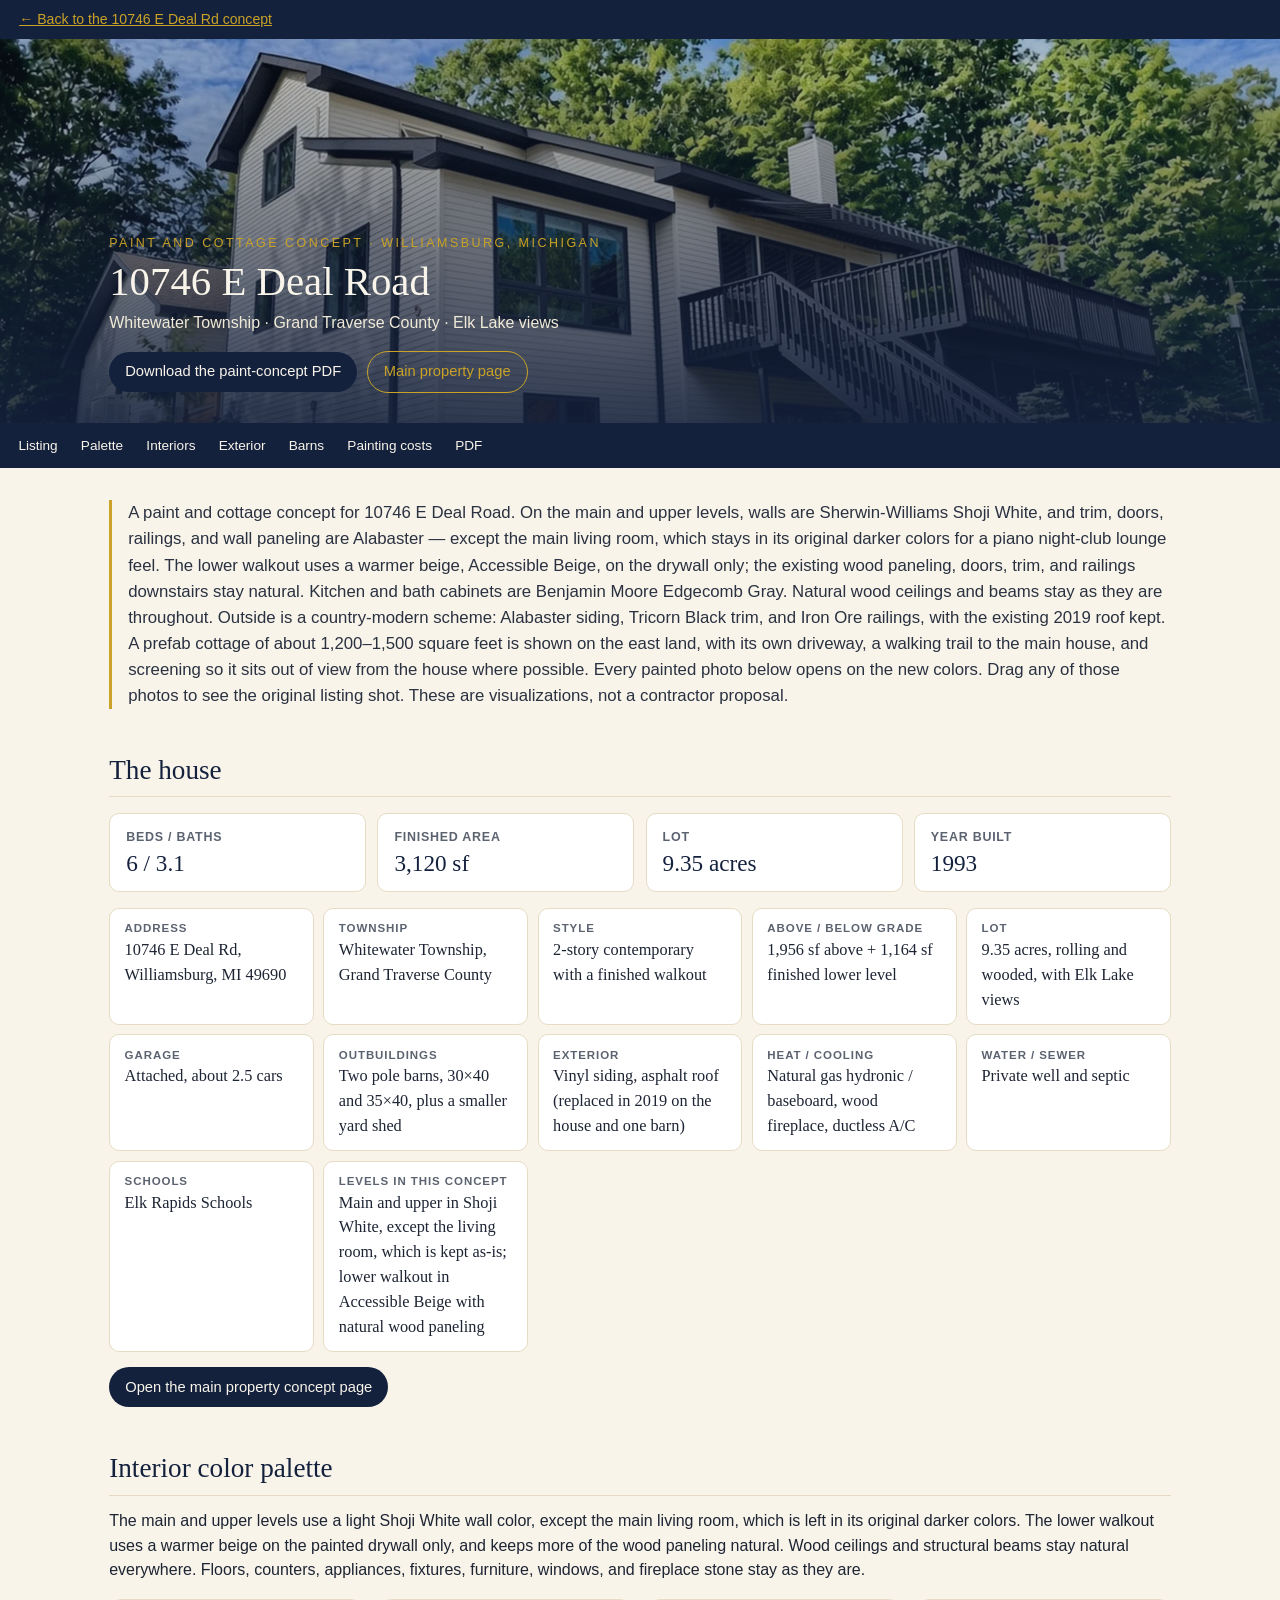
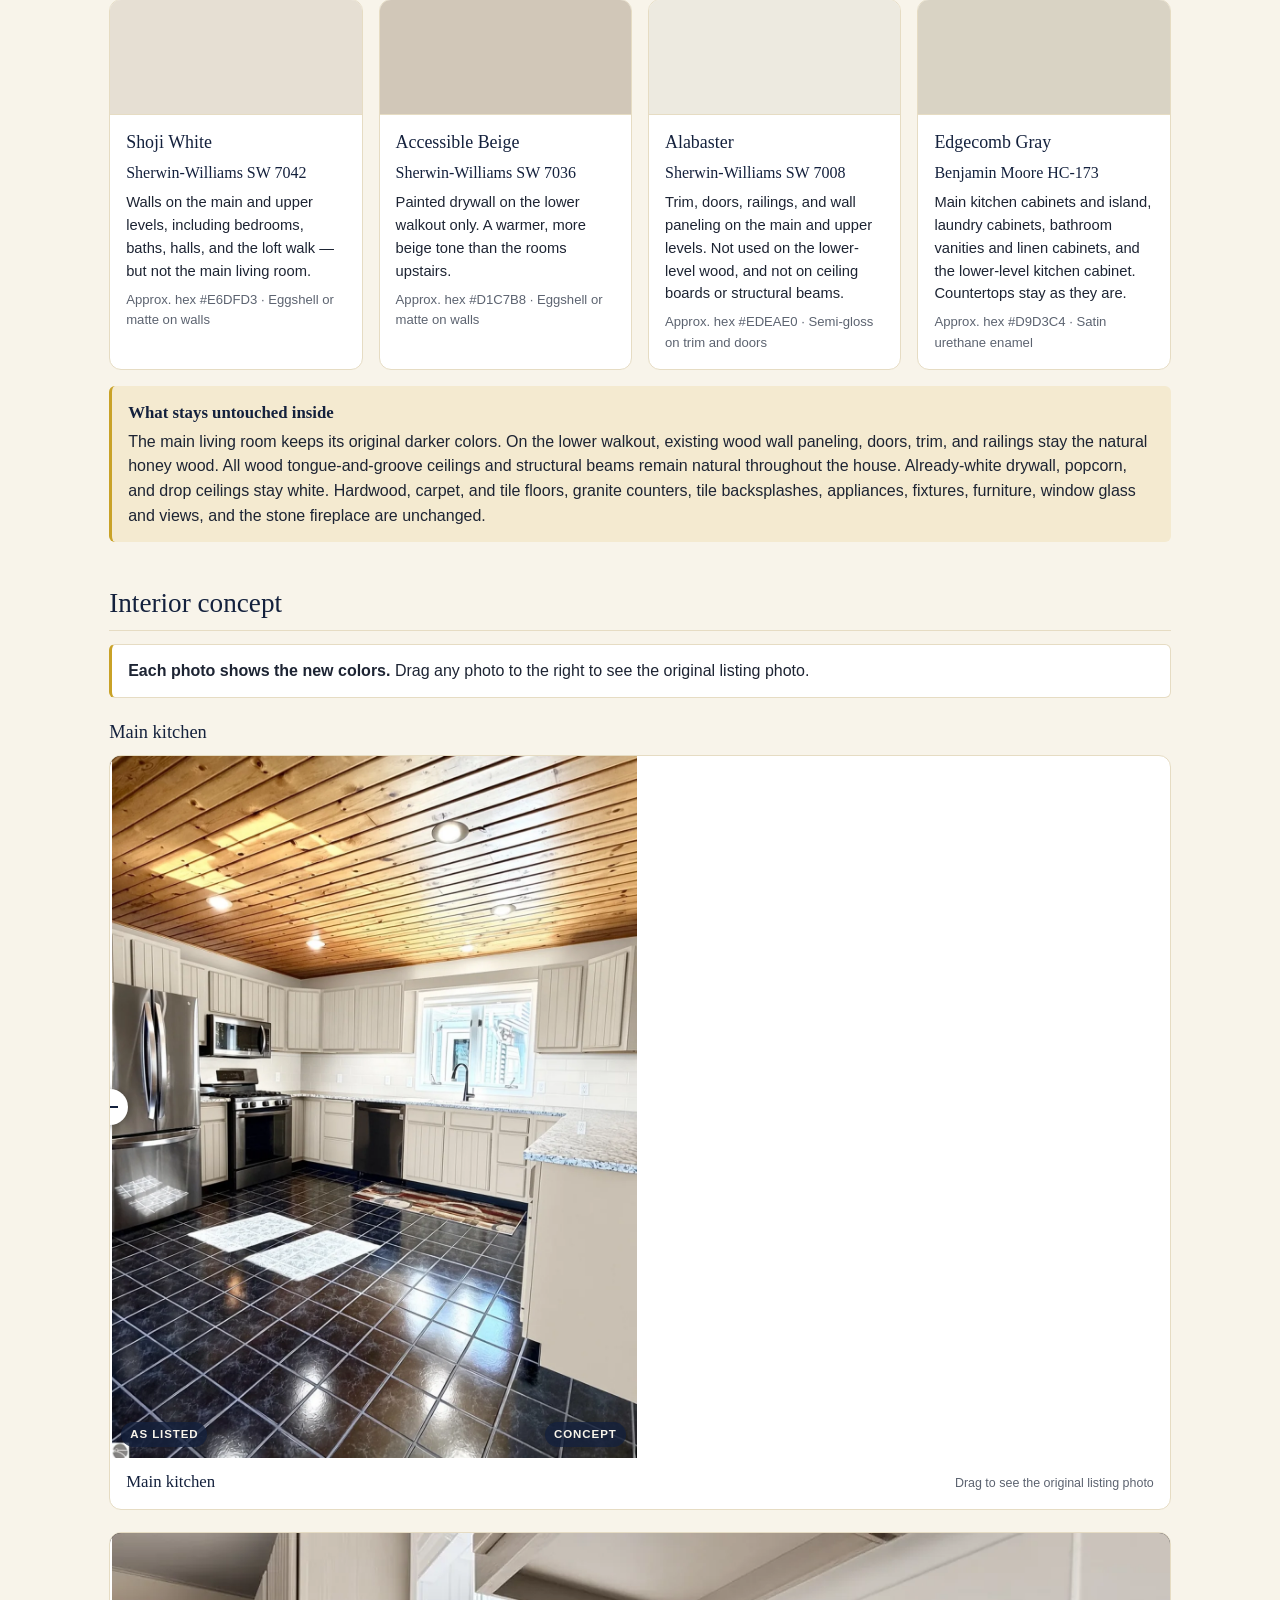
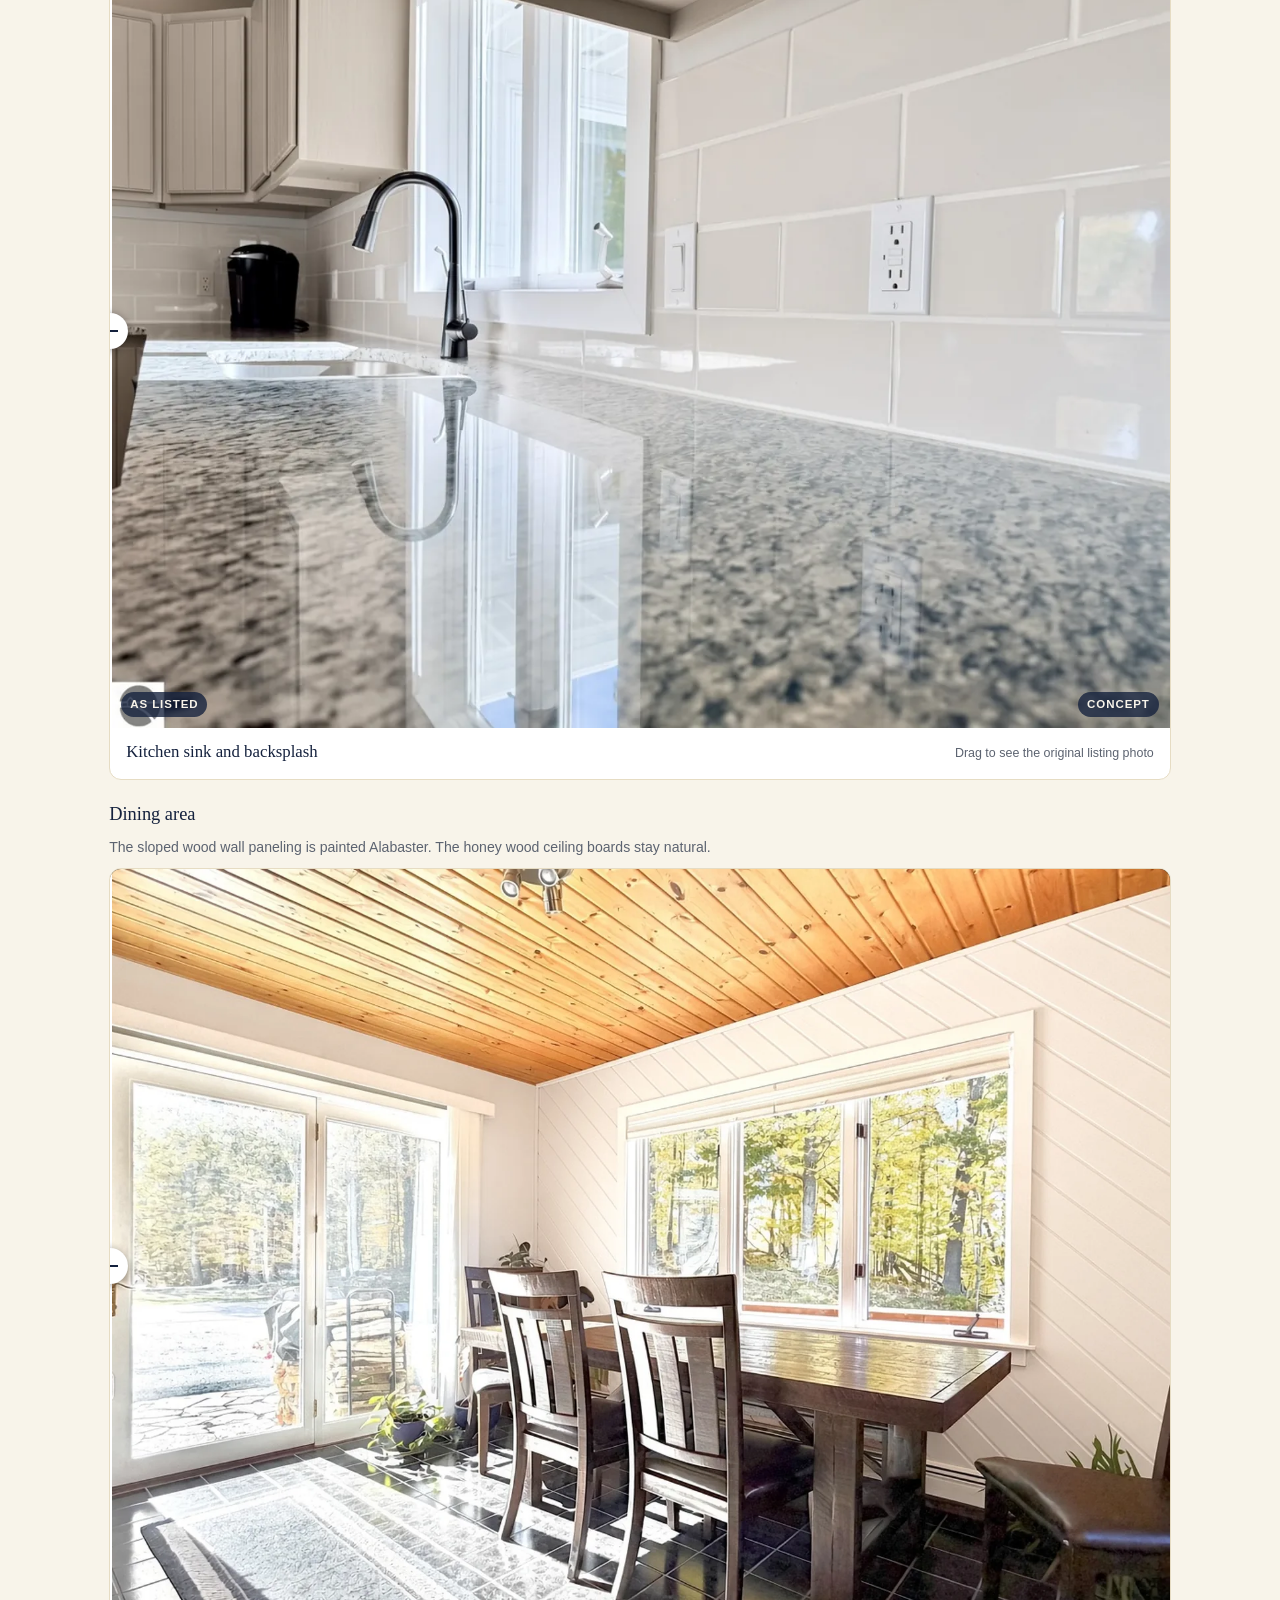
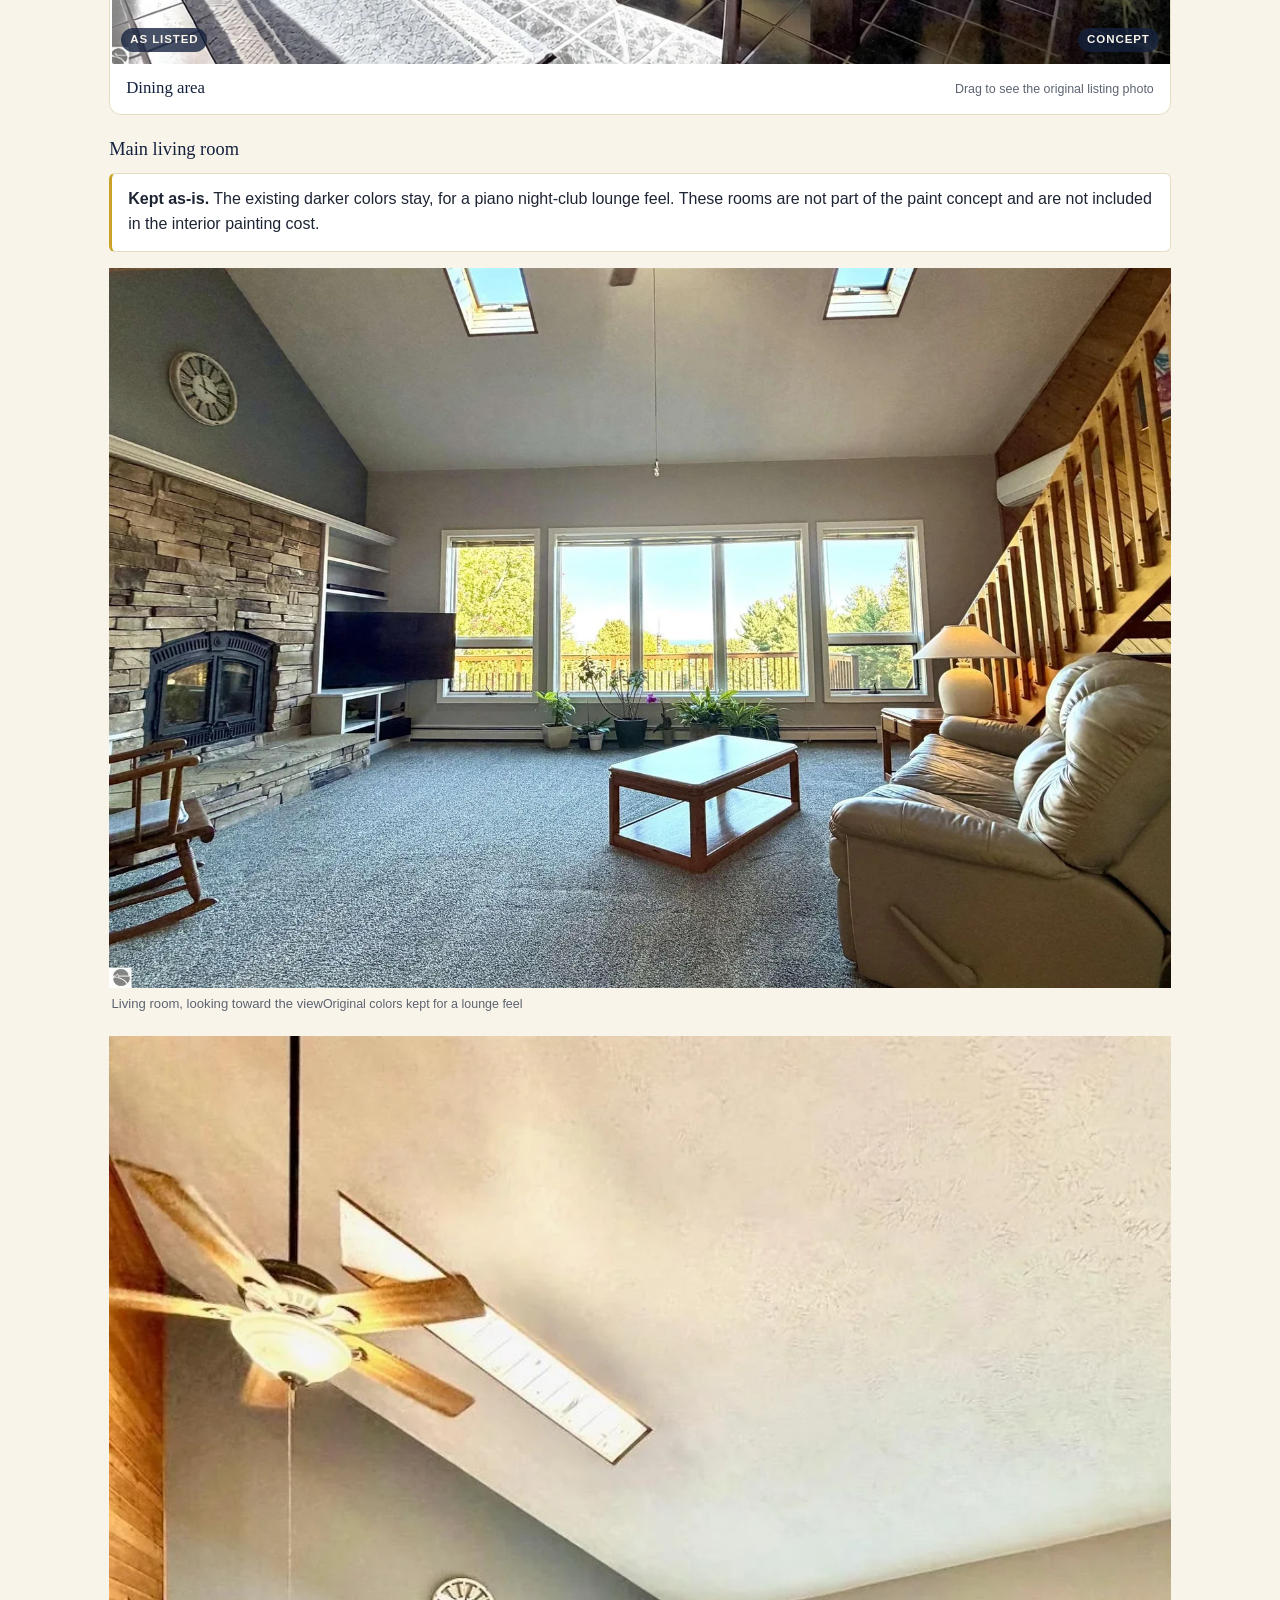
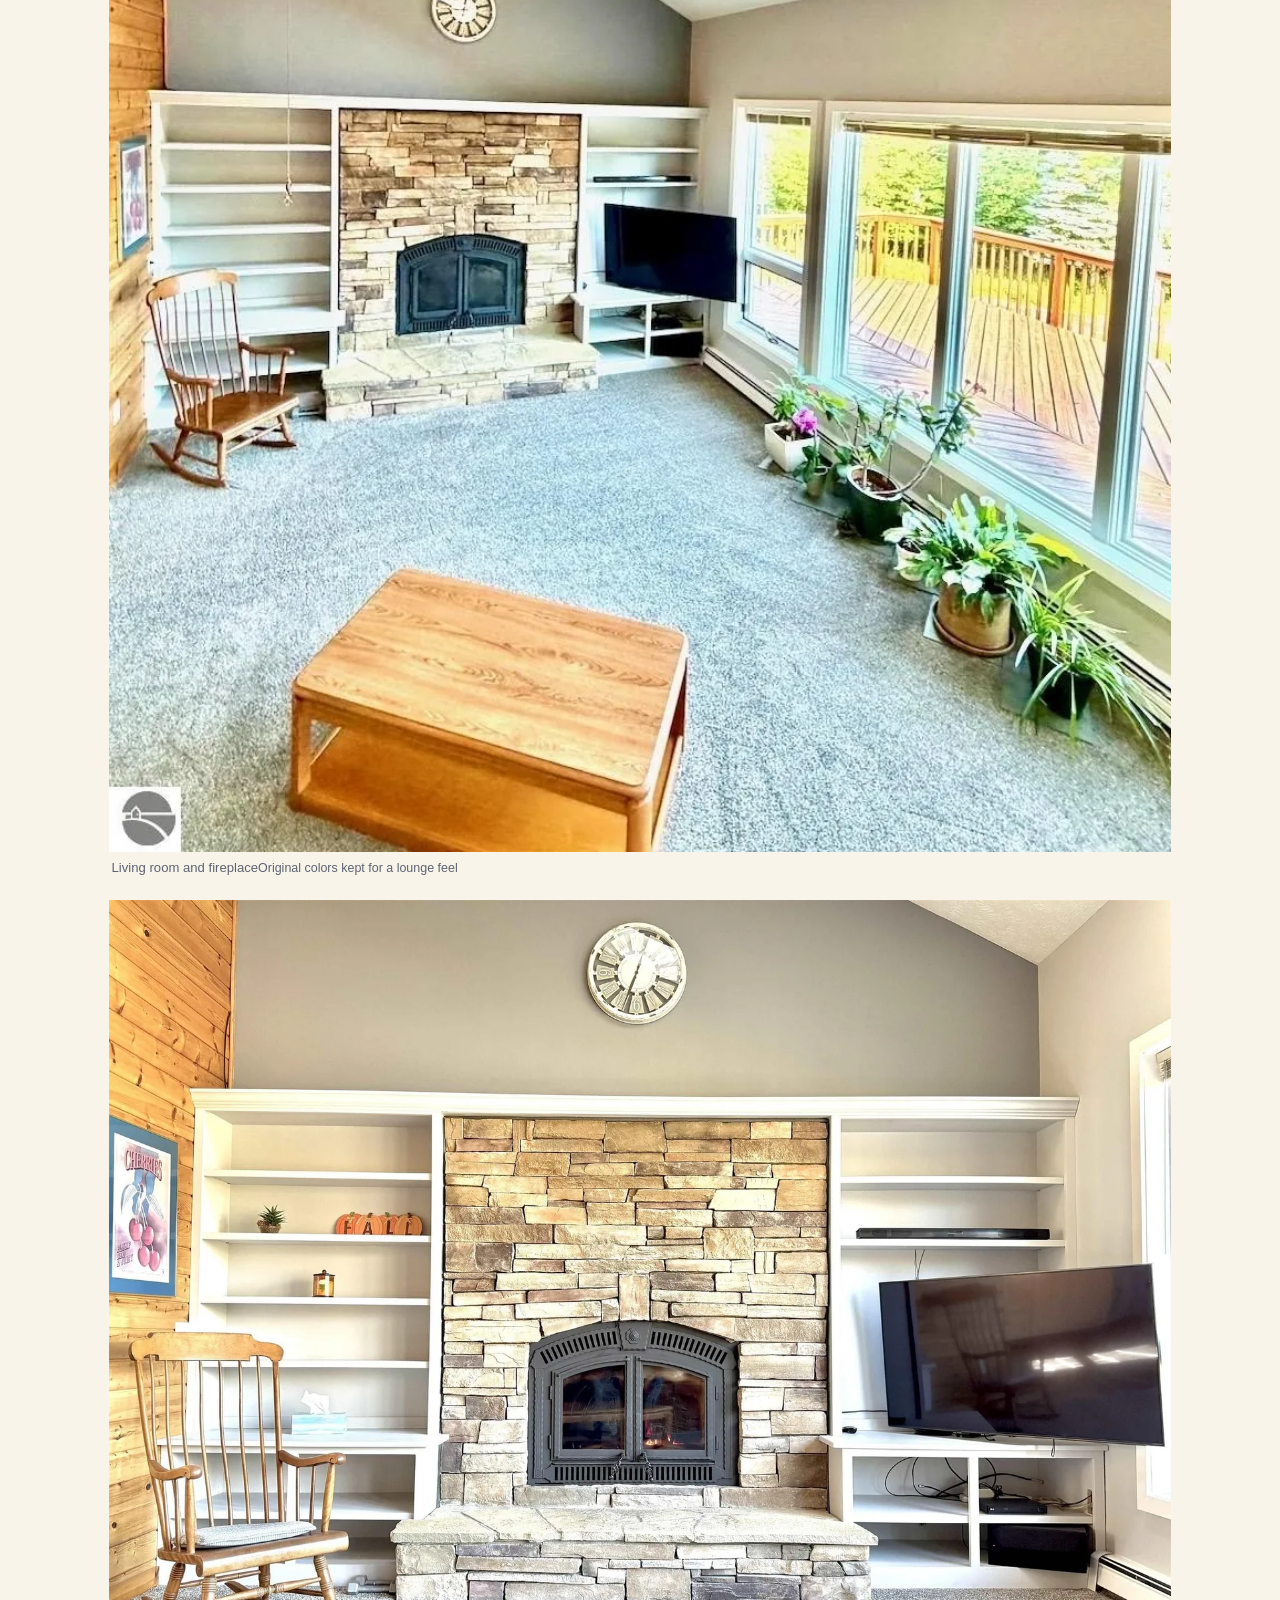
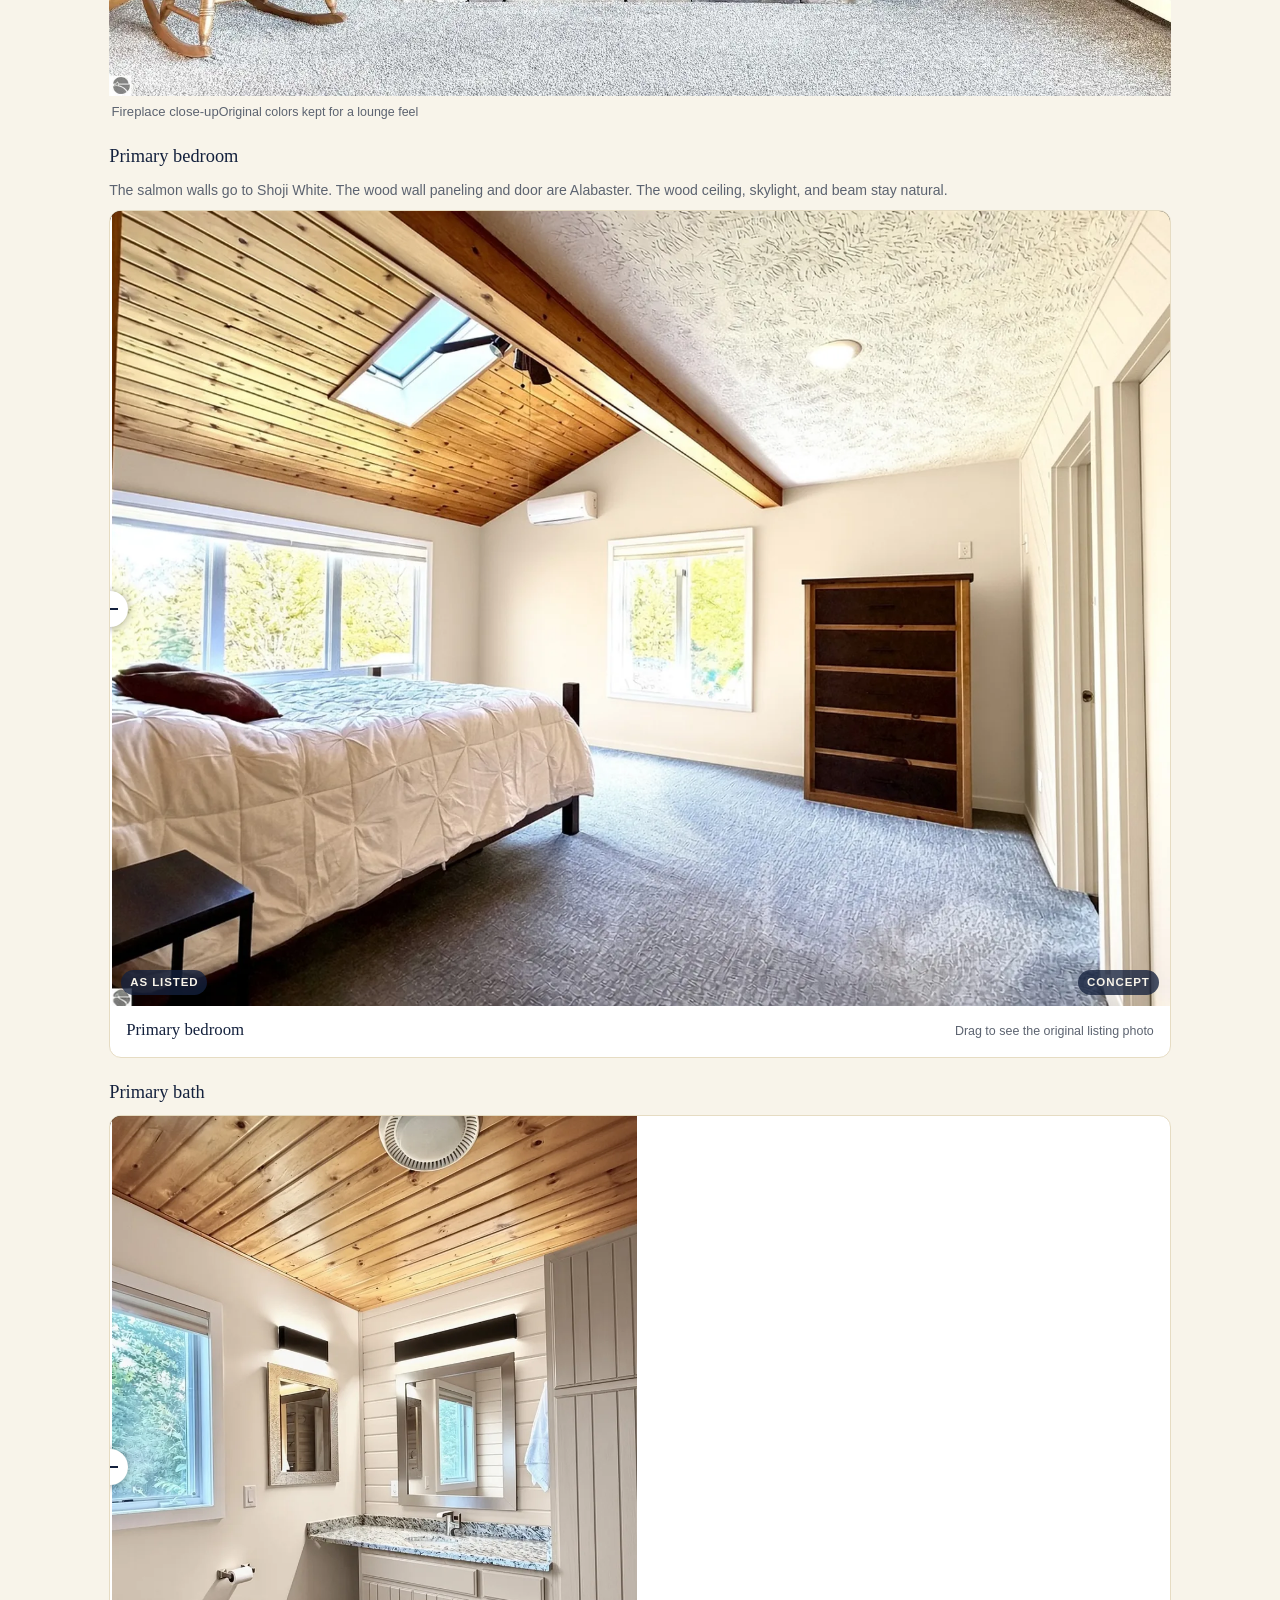
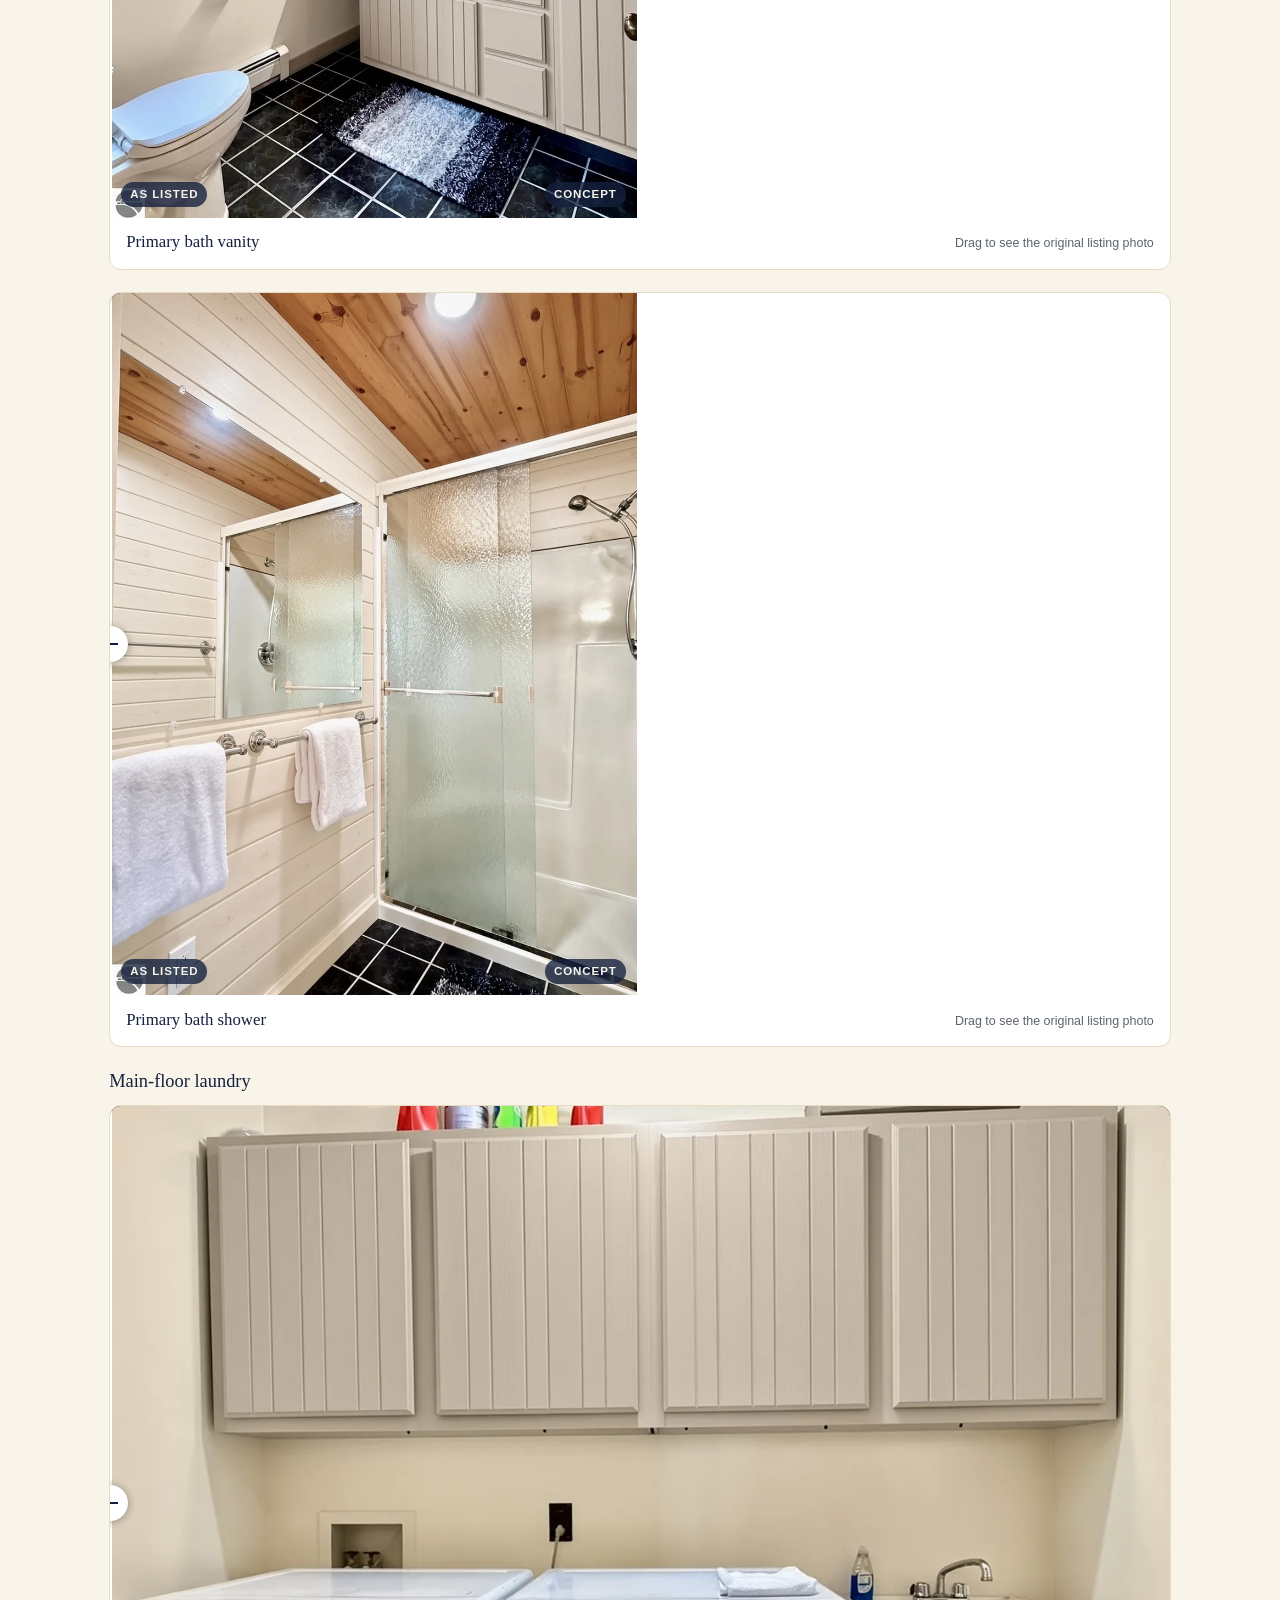
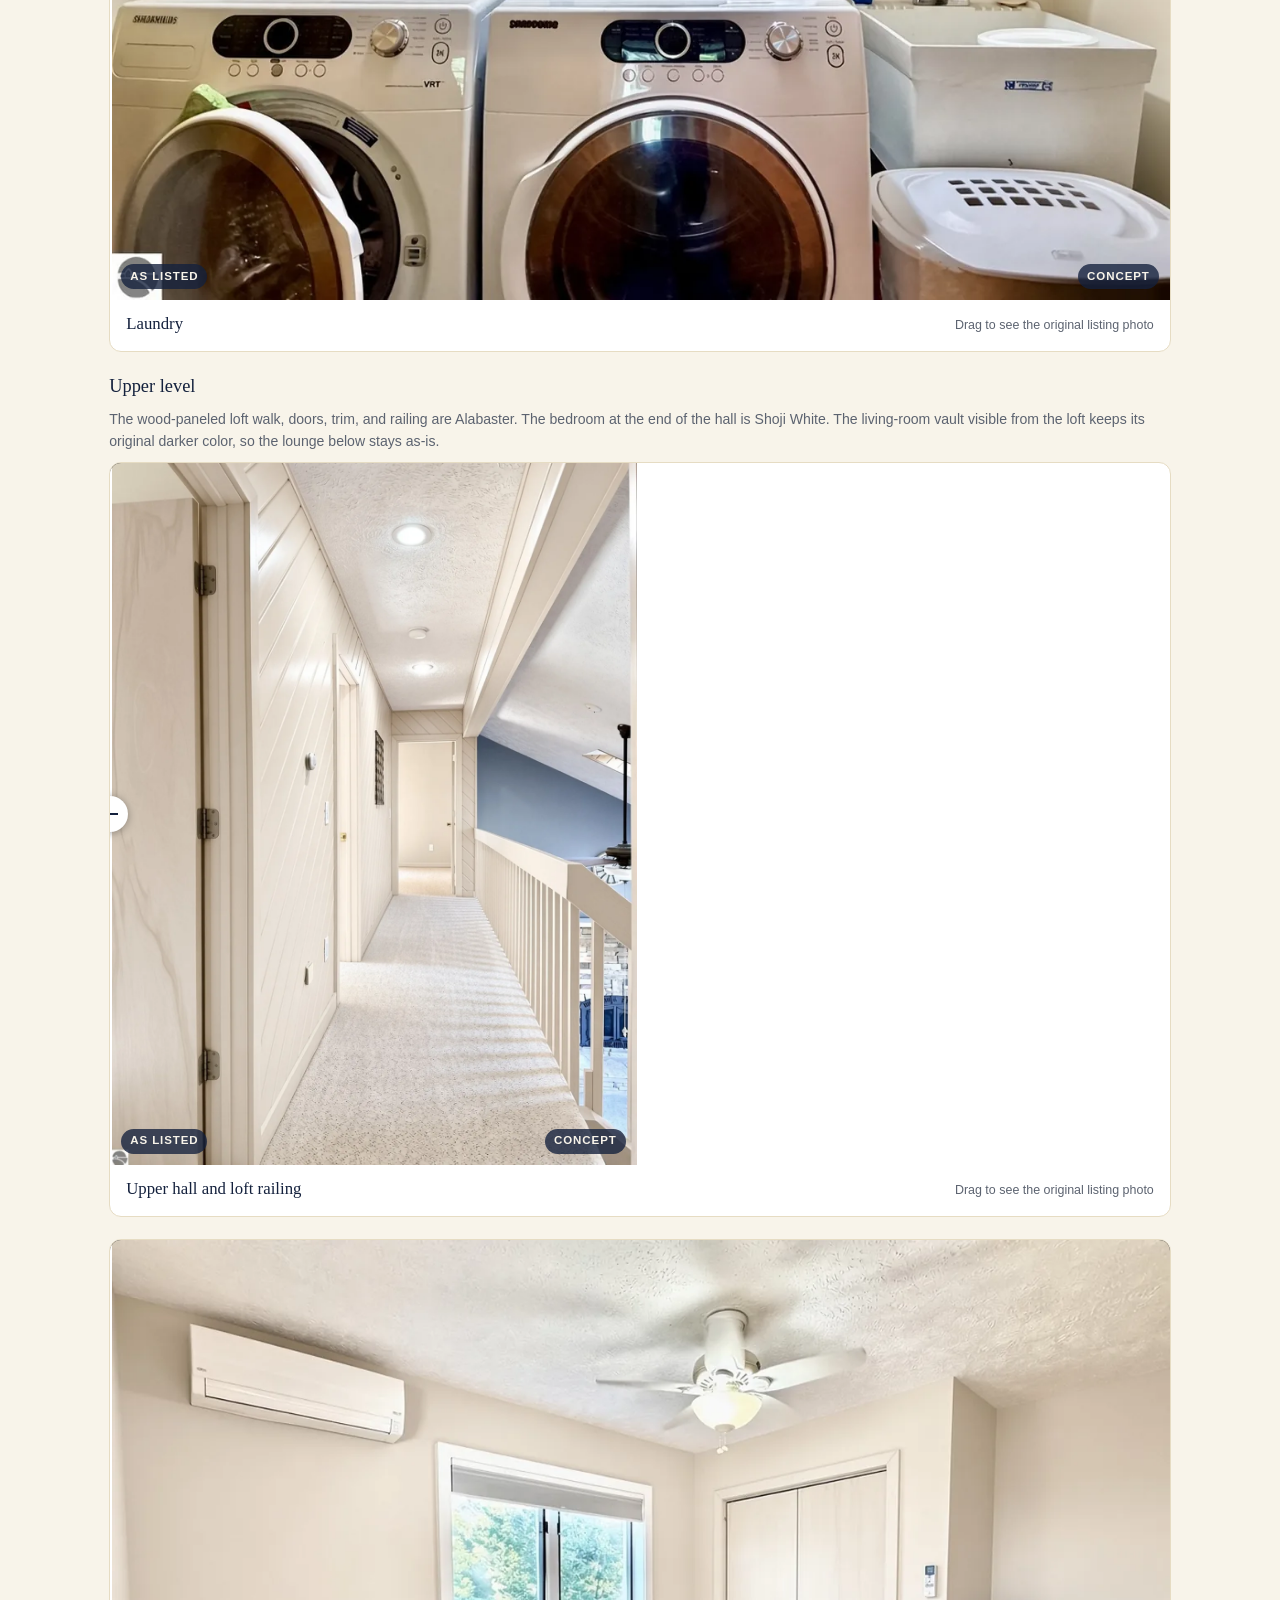
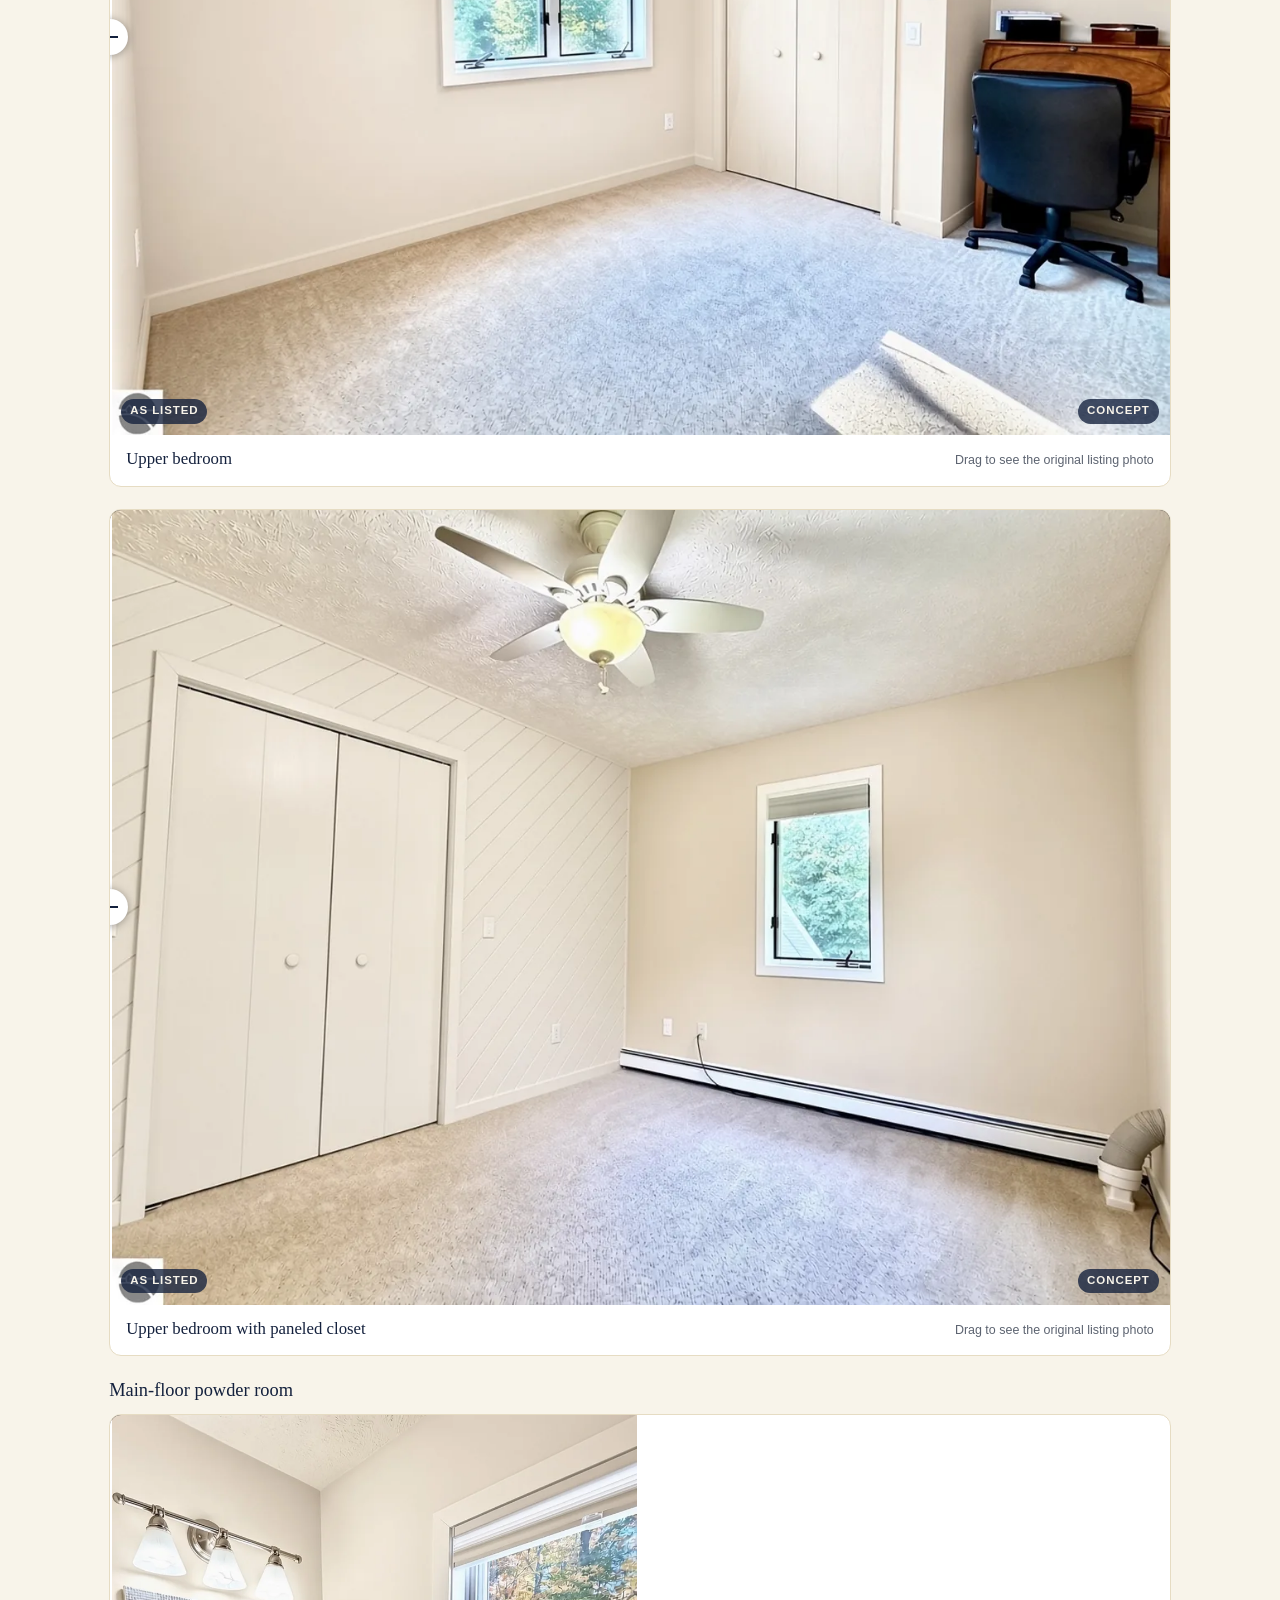
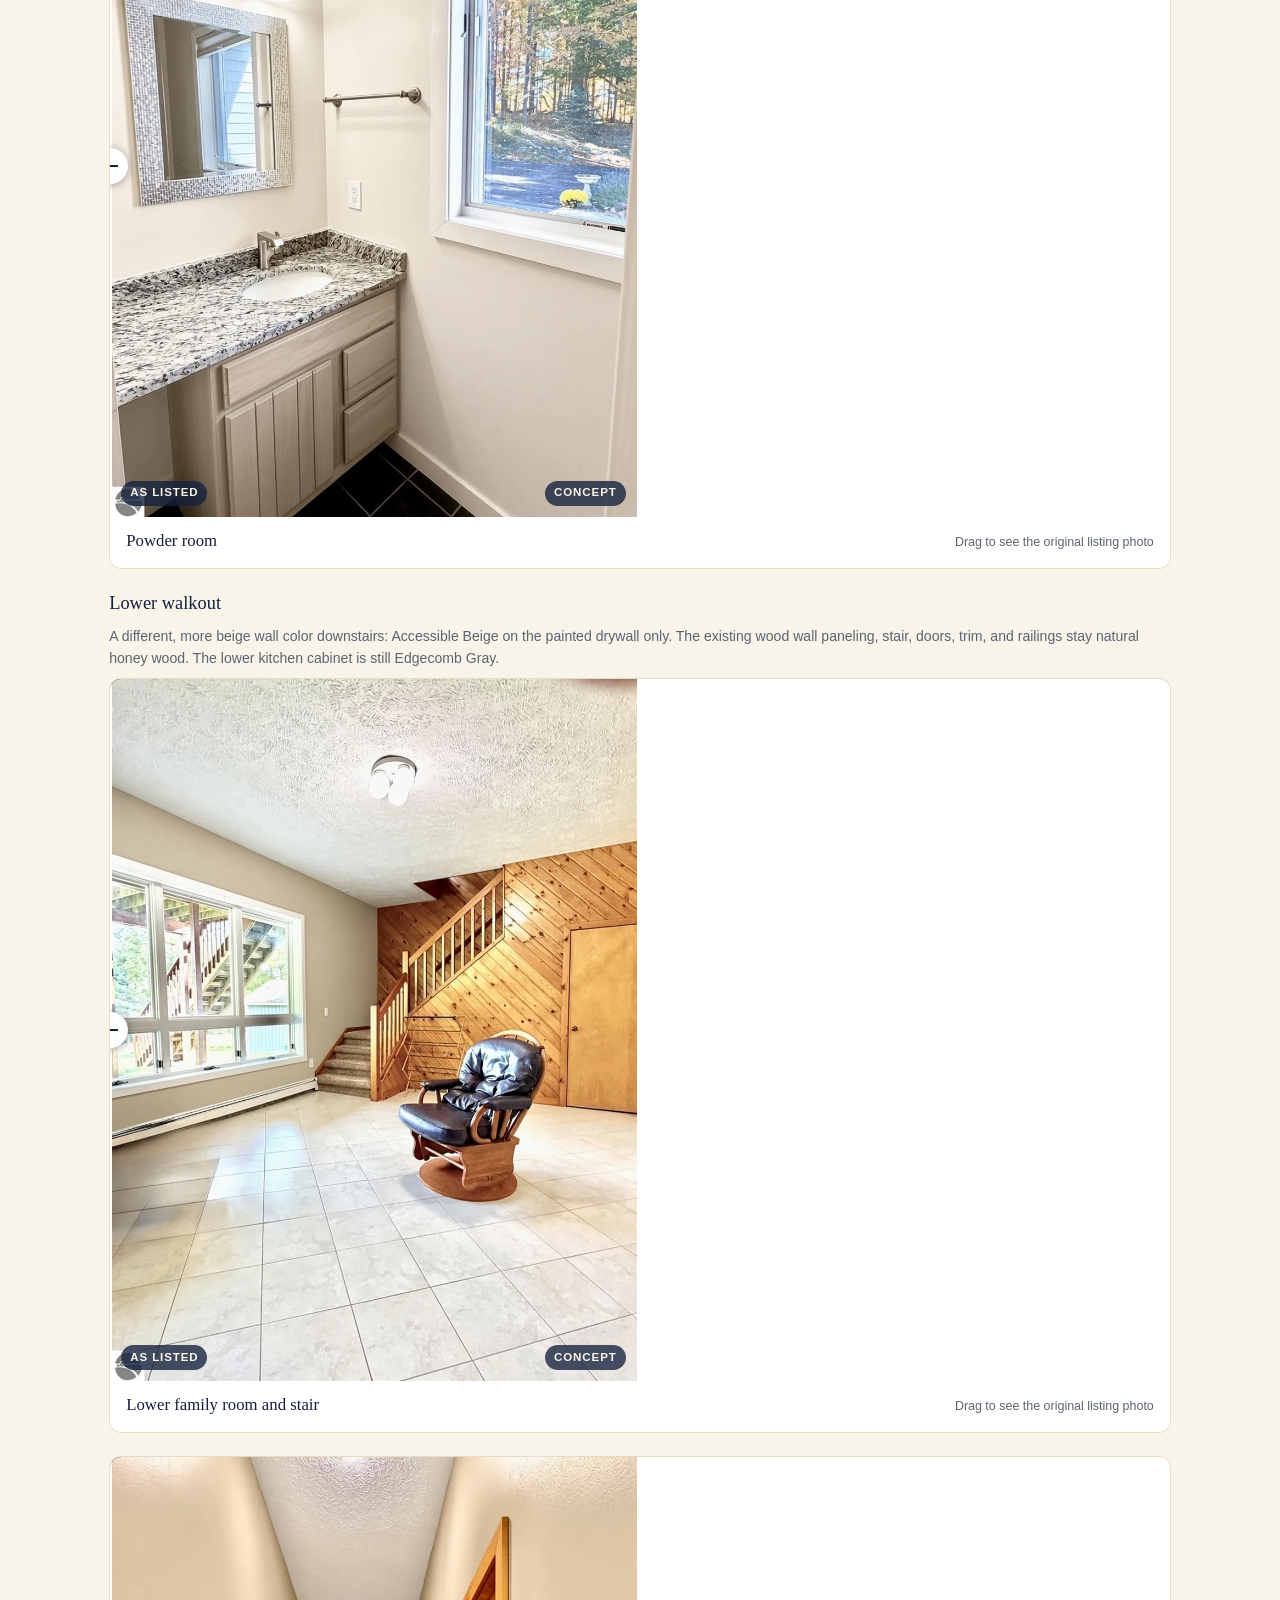
==== commit 12d911d5: "Revise Deal Rd paint concept and add east-land cottage Keep the main living room as-is, paint the lo" ====
--- a/paint-concept/index.html
+++ b/paint-concept/index.html
@@ -3,15 +3,15 @@
 <head>
   <meta charset="utf-8">
   <meta name="viewport" content="width=device-width, initial-scale=1">
-  <title>10746 E Deal Rd — paint concept</title>
-  <meta name="description" content="Whole-house paint and country-modern exterior concept for 10746 E Deal Road in Williamsburg, Michigan: Shoji White interiors, Alabaster trim, Edgecomb Gray cabinets, and a white-and-black exterior with roof options.">
+  <title>10746 E Deal Rd — paint and cottage concept</title>
+  <meta name="description" content="Paint and cottage concept for 10746 E Deal Road in Williamsburg, Michigan: Shoji White on the main and upper levels, a beige lower walkout with natural wood paneling, the living room kept as-is, a country-modern exterior that keeps the existing roof, and a prefab cottage on the east land.">
   <link rel="stylesheet" href="style.css">
 </head>
 <body>
 <div class="page-back"><a href="../">← Back to the 10746 E Deal Rd concept</a></div>
 <header class="hero">
   <div class="in">
-    <p class="kicker">Paint concept · Williamsburg, Michigan</p>
+    <p class="kicker">Paint and cottage concept · Williamsburg, Michigan</p>
     <h1>10746 E Deal Road</h1>
     <p class="sub">Whitewater Township · Grand Traverse County · Elk Lake views</p>
     <div class="hero-actions">
@@ -32,7 +32,7 @@
 </nav>
 
 <main>
-  <p class="lede">A whole-house paint concept for 10746 E Deal Road, across all three levels. Inside, the walls are Sherwin-Williams Shoji White, the trim, doors, railings, and wall paneling are Alabaster, and the kitchen and bath cabinets are Benjamin Moore Edgecomb Gray. Natural wood ceilings and beams stay as they are. Outside, a country-modern scheme: Alabaster siding, Tricorn Black trim, Iron Ore railings, and three roof options — keep the existing shingles, new charcoal architectural shingles, or a high-end dark standing-seam metal roof. The two pole barns are shown in the same light-body, black-trim scheme. Every photo below opens on the new colors. Drag any photo to see the original listing shot. These are visualizations, not a contractor proposal.</p>
+  <p class="lede">A paint and cottage concept for 10746 E Deal Road. On the main and upper levels, walls are Sherwin-Williams Shoji White, and trim, doors, railings, and wall paneling are Alabaster — except the main living room, which stays in its original darker colors for a piano night-club lounge feel. The lower walkout uses a warmer beige, Accessible Beige, on the drywall only; the existing wood paneling, doors, trim, and railings downstairs stay natural. Kitchen and bath cabinets are Benjamin Moore Edgecomb Gray. Natural wood ceilings and beams stay as they are throughout. Outside is a country-modern scheme: Alabaster siding, Tricorn Black trim, and Iron Ore railings, with the existing 2019 roof kept. A prefab cottage of about 1,200–1,500 square feet is shown on the east land, with its own driveway, a walking trail to the main house, and screening so it sits out of view from the house where possible. Every painted photo below opens on the new colors. Drag any of those photos to see the original listing shot. These are visualizations, not a contractor proposal.</p>
 
   <section id="listing">
     <h2>The house</h2>
@@ -54,22 +54,31 @@
       <div class="fact"><b>Heat / cooling</b><span>Natural gas hydronic / baseboard, wood fireplace, ductless A/C</span></div>
       <div class="fact"><b>Water / sewer</b><span>Private well and septic</span></div>
       <div class="fact"><b>Schools</b><span>Elk Rapids Schools</span></div>
-      <div class="fact"><b>Levels in this concept</b><span>Main, upper, and lower walkout — all painted in the same palette</span></div>
+      <div class="fact"><b>Levels in this concept</b><span>Main and upper in Shoji White, except the living room, which is kept as-is; lower walkout in Accessible Beige with natural wood paneling</span></div>
     </div>
     <p><a class="btn" href="../">Open the main property concept page</a></p>
   </section>
 
   <section id="palette">
     <h2>Interior color palette</h2>
-    <p>One wall color throughout the house, including bedrooms, bathrooms, halls, the upper loft walk, and the lower walkout. Wood ceilings and structural beams are left natural. Floors, counters, appliances, fixtures, furniture, windows, and fireplace stone stay as they are.</p>
-    <div class="swatches">
+    <p>The main and upper levels use a light Shoji White wall color, except the main living room, which is left in its original darker colors. The lower walkout uses a warmer beige on the painted drywall only, and keeps more of the wood paneling natural. Wood ceilings and structural beams stay natural everywhere. Floors, counters, appliances, fixtures, furniture, windows, and fireplace stone stay as they are.</p>
+    <div class="swatches swatches-4">
       <article class="swatch">
         <div class="chip" style="background:#E6DFD3"></div>
         <div class="body">
           <h3>Shoji White</h3>
           <div class="code">Sherwin-Williams SW 7042</div>
-          <p>Walls in every room, on all three levels. A soft, light warm off-white that reads brighter than beige without going stark.</p>
+          <p>Walls on the main and upper levels, including bedrooms, baths, halls, and the loft walk — but not the main living room.</p>
           <p class="meta">Approx. hex #E6DFD3 · Eggshell or matte on walls</p>
+        </div>
+      </article>
+      <article class="swatch">
+        <div class="chip" style="background:#D1C7B8"></div>
+        <div class="body">
+          <h3>Accessible Beige</h3>
+          <div class="code">Sherwin-Williams SW 7036</div>
+          <p>Painted drywall on the lower walkout only. A warmer, more beige tone than the rooms upstairs.</p>
+          <p class="meta">Approx. hex #D1C7B8 · Eggshell or matte on walls</p>
         </div>
       </article>
       <article class="swatch">
@@ -77,7 +86,7 @@
         <div class="body">
           <h3>Alabaster</h3>
           <div class="code">Sherwin-Williams SW 7008</div>
-          <p>Trim, baseboards, door casings, interior doors, stair and loft railings, and wood wall tongue-and-groove or paneling. Not the ceiling boards or structural beams.</p>
+          <p>Trim, doors, railings, and wall paneling on the main and upper levels. Not used on the lower-level wood, and not on ceiling boards or structural beams.</p>
           <p class="meta">Approx. hex #EDEAE0 · Semi-gloss on trim and doors</p>
         </div>
       </article>
@@ -93,7 +102,7 @@
     </div>
     <div class="callout">
       <strong>What stays untouched inside</strong>
-      All natural wood tongue-and-groove ceilings and structural beams remain the existing honey wood. Already-white drywall, popcorn, and drop ceilings stay white. Hardwood, carpet, and tile floors, granite counters, tile backsplashes, appliances, fixtures, furniture, window glass and views, and the stone fireplace are unchanged.
+      The main living room keeps its original darker colors. On the lower walkout, existing wood wall paneling, doors, trim, and railings stay the natural honey wood. All wood tongue-and-groove ceilings and structural beams remain natural throughout the house. Already-white drywall, popcorn, and drop ceilings stay white. Hardwood, carpet, and tile floors, granite counters, tile backsplashes, appliances, fixtures, furniture, window glass and views, and the stone fireplace are unchanged.
     </div>
   </section>
 
@@ -153,48 +162,30 @@
 
 
     <h3 id="great-room">Main living room</h3>
-    <p class="muted">Gray-taupe walls go to Shoji White. The wood stair railings and the wood wall paneling beside the fireplace are Alabaster. The stone fireplace and the white ceiling stay as they are.</p>
-    <div class="compare-grid">
-<figure class="compare" data-stem="06_living" style="--ar:1600 / 1086">
+    <div class="note"><strong>Kept as-is.</strong> The existing darker colors stay, for a piano night-club lounge feel. These rooms are not part of the paint concept and are not included in the interior painting cost.</div>
+    <div class="compare-grid">
+<figure class="original-only" style="--ar:1600 / 1086">
   <div class="compare-stage" style="--ar:1600 / 1086">
-    <img src="img/06_living-after.webp" alt="Living room looking toward the lake view, concept" width="1600" height="1086">
-    <div class="clip">
-      <img src="img/06_living-before.webp" alt="Living room looking toward the lake view, original listing photo" width="1600" height="1086">
-    </div>
-    <div class="handle" aria-hidden="true"></div>
-    <input type="range" min="0" max="100" value="0" aria-label="Drag to see the original listing photo of Living room looking toward the lake view">
-    <span class="tag tag-before">As listed</span>
-    <span class="tag tag-after">Concept</span>
-  </div>
-  <figcaption>Living room, looking toward the view<span class="drag-hint">Drag to see the original listing photo</span></figcaption>
-</figure>
-
-<figure class="compare tall" data-stem="07_living" style="--ar:960 / 1280">
+    <img src="img/06_living-before.webp" alt="Living room looking toward the lake view, kept as listed" width="1600" height="1086">
+    <span class="tag tag-after">Kept as-is</span>
+  </div>
+  <figcaption>Living room, looking toward the view<span class="drag-hint">Original colors kept for a lounge feel</span></figcaption>
+</figure>
+
+<figure class="original-only tall" style="--ar:960 / 1280">
   <div class="compare-stage" style="--ar:960 / 1280">
-    <img src="img/07_living-after.webp" alt="Living room and fireplace, concept" width="960" height="1280">
-    <div class="clip">
-      <img src="img/07_living-before.webp" alt="Living room and fireplace, original listing photo" width="960" height="1280">
-    </div>
-    <div class="handle" aria-hidden="true"></div>
-    <input type="range" min="0" max="100" value="0" aria-label="Drag to see the original listing photo of Living room and fireplace">
-    <span class="tag tag-before">As listed</span>
-    <span class="tag tag-after">Concept</span>
-  </div>
-  <figcaption>Living room and fireplace<span class="drag-hint">Drag to see the original listing photo</span></figcaption>
-</figure>
-
-<figure class="compare" data-stem="08_living" style="--ar:1600 / 1200">
+    <img src="img/07_living-before.webp" alt="Living room and fireplace, kept as listed" width="960" height="1280">
+    <span class="tag tag-after">Kept as-is</span>
+  </div>
+  <figcaption>Living room and fireplace<span class="drag-hint">Original colors kept for a lounge feel</span></figcaption>
+</figure>
+
+<figure class="original-only" style="--ar:1600 / 1200">
   <div class="compare-stage" style="--ar:1600 / 1200">
-    <img src="img/08_living-after.webp" alt="Fireplace close-up, concept" width="1600" height="1200">
-    <div class="clip">
-      <img src="img/08_living-before.webp" alt="Fireplace close-up, original listing photo" width="1600" height="1200">
-    </div>
-    <div class="handle" aria-hidden="true"></div>
-    <input type="range" min="0" max="100" value="0" aria-label="Drag to see the original listing photo of Fireplace close-up">
-    <span class="tag tag-before">As listed</span>
-    <span class="tag tag-after">Concept</span>
-  </div>
-  <figcaption>Fireplace close-up<span class="drag-hint">Drag to see the original listing photo</span></figcaption>
+    <img src="img/08_living-before.webp" alt="Fireplace close-up, kept as listed" width="1600" height="1200">
+    <span class="tag tag-after">Kept as-is</span>
+  </div>
+  <figcaption>Fireplace close-up<span class="drag-hint">Original colors kept for a lounge feel</span></figcaption>
 </figure>
 </div>
 
@@ -269,7 +260,7 @@
 
 
     <h3 id="upper">Upper level</h3>
-    <p class="muted">The wood-paneled loft walk, doors, trim, and railing are Alabaster. The blue living-room vault visible from the loft, and the bedroom walls, are Shoji White.</p>
+    <p class="muted">The wood-paneled loft walk, doors, trim, and railing are Alabaster. The bedroom at the end of the hall is Shoji White. The living-room vault visible from the loft keeps its original darker color, so the lounge below stays as-is.</p>
     <div class="compare-grid">
 <figure class="compare tall" data-stem="13_hall" style="--ar:1152 / 1536">
   <div class="compare-stage" style="--ar:1152 / 1536">
@@ -334,7 +325,7 @@
 
 
     <h3 id="lower">Lower walkout</h3>
-    <p class="muted">The same palette continues downstairs: Shoji White on the blue, green, and gray walls, Alabaster on the wood paneling, stairs, doors, and trim, and Edgecomb Gray on the lower kitchen cabinet.</p>
+    <p class="muted">A different, more beige wall color downstairs: Accessible Beige on the painted drywall only. The existing wood wall paneling, stair, doors, trim, and railings stay natural honey wood. The lower kitchen cabinet is still Edgecomb Gray.</p>
     <div class="compare-grid">
 <figure class="compare tall" data-stem="17_family" style="--ar:960 / 1280">
   <div class="compare-stage" style="--ar:960 / 1280">
@@ -412,8 +403,8 @@
 
   <section id="exterior">
     <h2>Exterior concept</h2>
-    <p>A country-modern look: a light Alabaster body, black window and door trim, and dark charcoal railings. The house siding is vinyl, so light body colors such as Alabaster are the safe choice. Three roof options are shown on the main elevation so you can compare them side by side.</p>
-    <div class="swatches swatches-4">
+    <p>A country-modern look: a light Alabaster body, black window and door trim, and dark charcoal railings, with the existing 2019 asphalt roof kept. The house siding is vinyl, so light body colors such as Alabaster are the safe choice. No roof replacement is part of this concept.</p>
+    <div class="swatches">
       <article class="swatch">
         <div class="chip" style="background:#EDEAE0"></div>
         <div class="body">
@@ -441,23 +432,14 @@
           <p class="meta">Approx. hex #434341</p>
         </div>
       </article>
-      <article class="swatch">
-        <div class="chip" style="background:#1A1A1A"></div>
-        <div class="body">
-          <h3>Roof options</h3>
-          <div class="code">Keep · shingle · metal</div>
-          <p>Keep the existing 2019 shingles, or replace them with charcoal architectural shingles or dark standing-seam metal.</p>
-          <p class="meta">See the three versions below</p>
-        </div>
-      </article>
     </div>
     <div class="callout">
       <strong>Vinyl-safe paint</strong>
       The siding is vinyl. Light colors such as Alabaster are generally safe to use on vinyl. Darker body colors can warp or buckle vinyl unless they are mixed in a vinyl-safe formula, such as Sherwin-Williams VinylSafe. Regular Iron Ore (SW 7069) and Tricorn Black (SW 6258) are not VinylSafe body colors; do not use them on the siding itself. They are fine on wood or metal trim, doors, gutters, and railings.
     </div>
 
-    <h3>Roof options on the main elevation</h3>
-    <p class="muted">Same paint scheme on all three. The first keeps the existing roof. The second is new charcoal architectural shingles. The third is a high-end dark standing-seam metal roof.</p>
+    <h3>Main elevation</h3>
+    <p class="muted">Alabaster siding and black trim, with the existing 2019 shingle roof left as it is.</p>
     <div class="note"><strong>Each photo shows the new colors.</strong> Drag any photo to the right to see the original listing photo.</div>
     <div class="compare-grid">
 <figure class="compare" data-stem="36_house_keep" style="--ar:1280 / 960">
@@ -473,66 +455,37 @@
   </div>
   <figcaption>Paint only, existing roof kept<span class="drag-hint">Drag to see the original listing photo</span></figcaption>
 </figure>
-
-<figure class="compare" data-stem="36_house_shingle" style="--ar:1280 / 960">
-  <div class="compare-stage" style="--ar:1280 / 960">
-    <img src="img/36_house_shingle-after.webp" alt="House exterior with paint and a new charcoal shingle roof, concept" width="1280" height="960">
-    <div class="clip">
-      <img src="img/36_house_shingle-before.webp" alt="House exterior with paint and a new charcoal shingle roof, original listing photo" width="1280" height="960">
-    </div>
-    <div class="handle" aria-hidden="true"></div>
-    <input type="range" min="0" max="100" value="0" aria-label="Drag to see the original listing photo of House exterior with paint and a new charcoal shingle roof">
-    <span class="tag tag-before">As listed</span>
-    <span class="tag tag-after">Concept</span>
-  </div>
-  <figcaption>Paint plus a new charcoal shingle roof<span class="drag-hint">Drag to see the original listing photo</span></figcaption>
-</figure>
-
-<figure class="compare" data-stem="36_house_metal" style="--ar:1280 / 960">
-  <div class="compare-stage" style="--ar:1280 / 960">
-    <img src="img/36_house_metal-after.webp" alt="House exterior with paint and a dark standing-seam metal roof, concept" width="1280" height="960">
-    <div class="clip">
-      <img src="img/36_house_metal-before.webp" alt="House exterior with paint and a dark standing-seam metal roof, original listing photo" width="1280" height="960">
-    </div>
-    <div class="handle" aria-hidden="true"></div>
-    <input type="range" min="0" max="100" value="0" aria-label="Drag to see the original listing photo of House exterior with paint and a dark standing-seam metal roof">
-    <span class="tag tag-before">As listed</span>
-    <span class="tag tag-after">Concept</span>
-  </div>
-  <figcaption>Paint plus a dark standing-seam metal roof<span class="drag-hint">Drag to see the original listing photo</span></figcaption>
-</figure>
-</div>
-
+</div>
 
     <h3>Other exterior views</h3>
-    <p class="muted">These open on the concept with a new charcoal shingle roof, except the walkout and deck, where little or no roof is in the frame. Drag to see the original.</p>
-    <div class="compare-grid">
-<figure class="compare" data-stem="01_house_shingle" style="--ar:1600 / 1200">
+    <p class="muted">The same paint scheme, with the existing roof kept wherever it is in the frame. Drag to see the original.</p>
+    <div class="compare-grid">
+<figure class="compare" data-stem="01_house_keep" style="--ar:1600 / 1200">
   <div class="compare-stage" style="--ar:1600 / 1200">
-    <img src="img/01_house_shingle-after.webp" alt="Rear house elevation and shed with a charcoal shingle roof, concept" width="1600" height="1200">
-    <div class="clip">
-      <img src="img/01_house_shingle-before.webp" alt="Rear house elevation and shed with a charcoal shingle roof, original listing photo" width="1600" height="1200">
-    </div>
-    <div class="handle" aria-hidden="true"></div>
-    <input type="range" min="0" max="100" value="0" aria-label="Drag to see the original listing photo of Rear house elevation and shed with a charcoal shingle roof">
-    <span class="tag tag-before">As listed</span>
-    <span class="tag tag-after">Concept</span>
-  </div>
-  <figcaption>Rear elevation and yard shed, charcoal shingle roof<span class="drag-hint">Drag to see the original listing photo</span></figcaption>
-</figure>
-
-<figure class="compare" data-stem="33_house_shingle" style="--ar:1600 / 1200">
+    <img src="img/01_house_keep-after.webp" alt="Rear house elevation and shed, existing roof kept, concept" width="1600" height="1200">
+    <div class="clip">
+      <img src="img/01_house_keep-before.webp" alt="Rear house elevation and shed, existing roof kept, original listing photo" width="1600" height="1200">
+    </div>
+    <div class="handle" aria-hidden="true"></div>
+    <input type="range" min="0" max="100" value="0" aria-label="Drag to see the original listing photo of Rear house elevation and shed, existing roof kept">
+    <span class="tag tag-before">As listed</span>
+    <span class="tag tag-after">Concept</span>
+  </div>
+  <figcaption>Rear elevation and yard shed, existing roof kept<span class="drag-hint">Drag to see the original listing photo</span></figcaption>
+</figure>
+
+<figure class="compare" data-stem="33_house_keep" style="--ar:1600 / 1200">
   <div class="compare-stage" style="--ar:1600 / 1200">
-    <img src="img/33_house_shingle-after.webp" alt="Patio-side exterior with a charcoal shingle roof, concept" width="1600" height="1200">
-    <div class="clip">
-      <img src="img/33_house_shingle-before.webp" alt="Patio-side exterior with a charcoal shingle roof, original listing photo" width="1600" height="1200">
-    </div>
-    <div class="handle" aria-hidden="true"></div>
-    <input type="range" min="0" max="100" value="0" aria-label="Drag to see the original listing photo of Patio-side exterior with a charcoal shingle roof">
-    <span class="tag tag-before">As listed</span>
-    <span class="tag tag-after">Concept</span>
-  </div>
-  <figcaption>Patio side, charcoal shingle roof<span class="drag-hint">Drag to see the original listing photo</span></figcaption>
+    <img src="img/33_house_keep-after.webp" alt="Patio-side exterior, existing roof kept, concept" width="1600" height="1200">
+    <div class="clip">
+      <img src="img/33_house_keep-before.webp" alt="Patio-side exterior, existing roof kept, original listing photo" width="1600" height="1200">
+    </div>
+    <div class="handle" aria-hidden="true"></div>
+    <input type="range" min="0" max="100" value="0" aria-label="Drag to see the original listing photo of Patio-side exterior, existing roof kept">
+    <span class="tag tag-before">As listed</span>
+    <span class="tag tag-after">Concept</span>
+  </div>
+  <figcaption>Patio side, existing roof kept<span class="drag-hint">Drag to see the original listing photo</span></figcaption>
 </figure>
 
 <figure class="compare" data-stem="34_walkout" style="--ar:1600 / 1200">
@@ -611,12 +564,140 @@
 
   </section>
 
+
+  <section id="cottage">
+    <h2>Cottage on the east land</h2>
+    <p>A 1,200–1,500 square-foot prefab cottage is shown on the east land, one of the three existing parcels. The recommended placement is just southeast of the south pole barn: close enough for a short walk, but on its own site, with existing trees and the barn screening it from the main house where possible. It gets its own driveway — a new gravel spur of about 250–300 feet off the existing drive at the south apron — so it does not share the house parking loop. A walking trail, kept off the driveway, runs from the east deck through the trees to the cottage. Windows and a porch face north, toward a possible Elk Lake sliver. These drawings are concepts, not a survey, and permits would be required.</p>
+
+    <div class="note"><strong>These are concepts.</strong> Placement is approximate. The site plan is not a survey, and the rendered views are visualizations of a recommended Michigan modular cottage in the same country-modern palette as the house: Alabaster body and Tricorn Black trim.</div>
+
+    <div class="print-keep">
+    <h3>Site plan in relation to the main house</h3>
+    <figure class="concept-shot site-plan">
+      <img src="img/cottage-site-plan-concept.webp" alt="Concept site plan of the three parcels, showing the main house, a prefab cottage on the east land, a cottage driveway, a walking trail, and screening" width="1249" height="1800">
+      <figcaption>CONCEPT · annotated aerial of the three parcels. The cottage sits on the east land, with its own driveway, a walking trail to the main house, and barn-and-tree screening. Approximate, not a survey.</figcaption>
+    </figure>
+    </div>
+
+    <h3>Concept views</h3>
+    <div class="grounds grounds-3">
+      <figure class="concept-shot">
+        <img src="img/cottage-and-house-relationship-concept.webp" alt="Concept rendering of the prefab cottage on the east land, with the main house visible beyond a tree screen" width="1152" height="864">
+        <figcaption>CONCEPT · cottage on the east land, with the main house beyond, for scale. Existing trees screen the two buildings from each other at ground level.</figcaption>
+      </figure>
+      <figure class="concept-shot">
+        <img src="img/cottage-in-clearing-concept.webp" alt="Concept rendering of an Alabaster and black prefab cottage in a clearing on the east land" width="1152" height="864">
+        <figcaption>CONCEPT · a roughly 1,400 sf country-modern modular cottage in the east-land clearing, Alabaster body and Tricorn Black trim, with its own gravel parking spur.</figcaption>
+      </figure>
+      <figure class="concept-shot">
+        <img src="img/cottage-lake-view-concept.webp" alt="Concept rendering of the view toward Elk Lake from the cottage porch" width="1152" height="864">
+        <figcaption>CONCEPT · view toward Elk Lake from the cottage porch. The real view will depend on trees and should be confirmed on the ground.</figcaption>
+      </figure>
+    </div>
+
+    <h3>Recommended prefab: a Michigan modular, not the Amazon foldable</h3>
+    <p>The right product for this site is a <strong>Michigan state-code modular</strong> of about 1,200–1,530 square feet, 3 bedrooms and 2 baths, set on a permanent foundation. Modular homes are built to the same codes as a site-built house. Two local dealers that serve Grand Traverse County are Pine Grove Homes in Traverse City (231-947-6561) and Little Valley Homes in Cadillac (231-775-8102).</p>
+    <p>A concrete example is Pine Grove’s lot model PG #8: a Redman / Summit Michigan State Code Modular, 26′8″ × 52′, 1,387 square feet, 3 bed / 2 bath. The country-modern concept images use that scale, with an Alabaster body and Tricorn Black trim. Confirm a current package price with the dealer; a home-only package in this size typically runs about $160,000–$270,000 depending on finishes.</p>
+    <p>Amazon does sell prefab structures, including a two-level foldable house listed at $42,000 (ASIN B0HPLG8CF7). That listing’s own floor area is about 409 square feet — not 1,200–1,500 — and it does not state HUD or Michigan modular approval. Shipping copy on the listing describes export to Latin America. It is unlikely to be permitted as a dwelling in Whitewater Township and is not recommended here. Other Amazon “1,200–5,000 sf villa” prices could not be verified, and at least one steel “modular house” at about $20,000 is a framing kit, not a finished home.</p>
+    <p>A HUD-code manufactured home can be cheaper, but many models in this size band sit under 1,200 square feet and use a different code, which can affect financing and resale. Use that path only if the township and a lender are comfortable with it.</p>
+
+    <h3>All-in cost, including site work</h3>
+    <p>Planning ranges for a 1,200–1,500 sf Michigan modular on the east land in 2026, with a crawl-space foundation, a new well and septic, electric and plumbing, a short gravel driveway, modest porch, and professional setting. These are not bids. A perc test, a dealer quote, and township confirmation will tighten the numbers. The east parcel does not have its own Deal Road frontage, so the cottage driveway is planned as a spur off the existing drive; confirm that access and utilities are allowed before spending on a foundation.</p>
+    <div class="tw">
+      <table>
+        <thead>
+          <tr>
+            <th>Scope</th>
+            <th class="num">Low</th>
+            <th class="num">Typical</th>
+            <th class="num">High</th>
+          </tr>
+        </thead>
+        <tbody>
+          <tr>
+            <td>Home package (factory, delivery, and set)</td>
+            <td class="num">$160,000</td>
+            <td class="num">$210,000</td>
+            <td class="num">$270,000</td>
+          </tr>
+          <tr>
+            <td>Foundation (crawl space)</td>
+            <td class="num">$18,000</td>
+            <td class="num">$26,000</td>
+            <td class="num">$40,000</td>
+          </tr>
+          <tr>
+            <td>New septic (conventional at the low and typical end; mound at the high end)</td>
+            <td class="num">$8,000</td>
+            <td class="num">$15,000</td>
+            <td class="num">$35,000</td>
+          </tr>
+          <tr>
+            <td>Private well, pump, and tank</td>
+            <td class="num">$8,000</td>
+            <td class="num">$12,000</td>
+            <td class="num">$18,000</td>
+          </tr>
+          <tr>
+            <td>Electric service and run</td>
+            <td class="num">$8,000</td>
+            <td class="num">$15,000</td>
+            <td class="num">$25,000</td>
+          </tr>
+          <tr>
+            <td>Plumbing hookups</td>
+            <td class="num">$5,000</td>
+            <td class="num">$8,000</td>
+            <td class="num">$12,000</td>
+          </tr>
+          <tr>
+            <td>Cottage driveway, about 250–300 ft of gravel, plus parking</td>
+            <td class="num">$6,000</td>
+            <td class="num">$10,000</td>
+            <td class="num">$18,000</td>
+          </tr>
+          <tr>
+            <td>Clearing, grading, and pad</td>
+            <td class="num">$8,000</td>
+            <td class="num">$15,000</td>
+            <td class="num">$28,000</td>
+          </tr>
+          <tr>
+            <td>Township and county permits</td>
+            <td class="num">$3,000</td>
+            <td class="num">$5,000</td>
+            <td class="num">$8,000</td>
+          </tr>
+          <tr>
+            <td>Porch or deck, skirting, and finish connections</td>
+            <td class="num">$12,000</td>
+            <td class="num">$22,000</td>
+            <td class="num">$40,000</td>
+          </tr>
+          <tr>
+            <td>Contingency, about 12%</td>
+            <td class="num">$28,000</td>
+            <td class="num">$40,000</td>
+            <td class="num">$60,000</td>
+          </tr>
+          <tr class="total">
+            <td>All-in, recommended modular cottage</td>
+            <td class="num">$265,000</td>
+            <td class="num">$380,000</td>
+            <td class="num">$555,000</td>
+          </tr>
+        </tbody>
+      </table>
+    </div>
+    <p class="muted">A perc test will decide whether a conventional septic is possible or whether a mound system is required. The typical column, about $380,000, is the planning number for a quality 1,400 sf modular with ordinary site conditions. Confirm zoning, access, well, and septic with Whitewater Township and Grand Traverse County Environmental Health before bidding the work.</p>
+  </section>
+
   <section id="costs">
     <h2>Approximate professional costs</h2>
     <p>These are rough estimates for professional work in Northern Michigan in 2026, not bids. Actual quotes will vary with prep, access, the amount of existing woodwork, and the contractor. Get at least two local bids before budgeting.</p>
 
-    <h3>Interior painting — all three levels</h3>
-    <p>Based on about 3,120 finished square feet, 6 bedrooms, and 3.1 baths. Wood ceilings and beams are excluded, because they stay natural in this concept. Already-white drywall, popcorn, and drop ceilings are also excluded from the base scope.</p>
+    <h3>Interior painting</h3>
+    <p>Based on about 3,120 finished square feet, 6 bedrooms, and 3.1 baths. The main living room is excluded, because it is kept as-is. On the lower walkout, only the painted drywall is in the wall scope; existing wood paneling, doors, trim, and railings downstairs stay natural and are not painted. Wood ceilings and beams are excluded throughout. Already-white drywall, popcorn, and drop ceilings are also excluded from the base scope.</p>
     <div class="tw">
       <table>
         <thead>
@@ -630,15 +711,15 @@
         <tbody>
           <tr>
             <td>Interior walls</td>
-            <td>Whole interior, about 3,120 finished square feet on all three levels, covering existing salmon, yellow, beige, gray, blue, and green walls in eggshell or matte Shoji White</td>
-            <td class="num">$6,500</td>
-            <td class="num">$13,000</td>
+            <td>Main and upper walls in Shoji White, and lower-walkout drywall in Accessible Beige. The main living room is not included.</td>
+            <td class="num">$5,000</td>
+            <td class="num">$10,000</td>
           </tr>
           <tr>
             <td>Trim, doors, railings, and wall paneling</td>
-            <td>Baseboards, casings, interior doors, closet doors, stair and loft railings, and extensive wood wall tongue-and-groove or paneling, in semi-gloss Alabaster. This is a large part of the job in this house. Wood ceilings and beams are not included.</td>
-            <td class="num">$10,000</td>
-            <td class="num">$22,000</td>
+            <td>Baseboards, casings, interior doors, closet doors, stair and loft railings, and wood wall paneling on the main and upper levels, in semi-gloss Alabaster — except the living room, which is not painted. Lower-level wood paneling, doors, trim, and railings stay natural and are not included. Wood ceilings and beams are not included.</td>
+            <td class="num">$7,500</td>
+            <td class="num">$16,000</td>
           </tr>
           <tr>
             <td>Cabinets and vanities</td>
@@ -655,14 +736,15 @@
           <tr class="total">
             <td>Interior painting total</td>
             <td>Walls, trim/paneling, and cabinets as scoped above. Optional ceiling refresh not included in this total.</td>
-            <td class="num">$22,000</td>
-            <td class="num">$47,000</td>
+            <td class="num">$18,000</td>
+            <td class="num">$38,000</td>
           </tr>
         </tbody>
       </table>
     </div>
 
-    <h3>Exterior paint, roofs, and barns</h3>
+    <h3>Exterior paint and barns</h3>
+    <p>The existing 2019 roof is kept. No shingle or metal roof replacement is included.</p>
     <div class="tw">
       <table>
         <thead>
@@ -686,46 +768,26 @@
             <td class="num">$6,000</td>
             <td class="num">$16,000</td>
           </tr>
-          <tr>
-            <td>Keep the existing roof</td>
-            <td>The house roof, and one barn roof, were replaced in 2019. Keeping them is the low-cost option and is the first exterior concept above.</td>
-            <td class="num">$0</td>
-            <td class="num">$0</td>
-          </tr>
-          <tr>
-            <td>New architectural shingle roof</td>
-            <td>Tear-off and replace the house roof with dark charcoal-black architectural shingles. Multiple planes and the 2-story form are in the range. Barn roofs not included.</td>
-            <td class="num">$18,000</td>
-            <td class="num">$40,000</td>
-          </tr>
-          <tr>
-            <td>Optional: standing-seam metal roof</td>
-            <td>Dark metal instead of shingles on the house. A larger upgrade, shown as the high-end option. Barn roofs not included.</td>
-            <td class="num">$40,000</td>
-            <td class="num">$85,000</td>
-          </tr>
+          
+          
+          
           <tr class="total">
             <td>Paint only (keep existing roof)</td>
             <td>House and outbuilding painting, no roof work.</td>
             <td class="num">$18,000</td>
             <td class="num">$44,000</td>
           </tr>
-          <tr class="total">
-            <td>Paint + new shingle roof</td>
-            <td>House and outbuilding painting plus a dark architectural shingle reroof on the house. Metal roof not included in this total.</td>
-            <td class="num">$36,000</td>
-            <td class="num">$84,000</td>
-          </tr>
+          
         </tbody>
       </table>
     </div>
-    <p class="muted">Assumptions: professional labor and materials in Northern Michigan in 2026; vinyl siding painted with a vinyl-safe product; stained oak cabinets need a stain-blocking primer; the vaulted living room and upper loft will likely need scaffolding or lifts for high walls, trim, and railings; metal barn coatings may be a specialized product, not standard house paint. The 2019 house roof may still have remaining warranty value, which is a reason to consider keeping it. These ranges are rough visualizations, not bids.</p>
+    <p class="muted">Assumptions: professional labor and materials in Northern Michigan in 2026; vinyl siding painted with a vinyl-safe product; stained oak cabinets need a stain-blocking primer; the upper loft will likely need scaffolding or lifts for high trim and railings; metal barn coatings may be a specialized product, not standard house paint. The 2019 house roof is kept in this concept. Cottage build-out costs are in the cottage section, not in these painting totals. These ranges are rough visualizations, not bids.</p>
     <p><a class="btn" href="10746-Deal-Rd-Paint-Concept.pdf">Download the paint-concept PDF</a></p>
   </section>
 </main>
 
 <footer>
-  <p>10746 E Deal Road · Williamsburg, Michigan · paint concept</p>
+  <p>10746 E Deal Road · Williamsburg, Michigan · paint and cottage concept</p>
   <p class="fine">Visualizations from listing photographs. Colors will vary with light, sheen, and the actual paint. This is not a contractor bid. <a href="../">Back to the main property page</a>.</p>
 </footer>
 
--- a/paint-concept/style.css
+++ b/paint-concept/style.css
@@ -392,3 +392,40 @@
   .compare .tag-before { display:none; }
   a.btn { border: 1px solid #333; color: #000; background: none; }
 }
+
+/* Kept-as-is rooms (living room) and cottage concept shots */
+.original-only { margin: 0; }
+.original-only .compare-stage { position: relative; }
+.original-only figcaption {
+  font-size: .82rem;
+  color: var(--muted);
+  margin: .35rem .15rem 0;
+}
+.concept-shot { margin: 1rem 0 1.4rem; }
+.concept-shot img {
+  width: 100%;
+  height: auto;
+  display: block;
+  border-radius: 10px;
+  background: #f3efe6;
+}
+.concept-shot figcaption {
+  font-size: .82rem;
+  color: var(--muted);
+  margin: .4rem .15rem 0;
+}
+.concept-shot.site-plan { max-width: 720px; }
+.grounds-3 { grid-template-columns: 1fr; }
+@media (min-width: 900px) {
+  .grounds-3 { grid-template-columns: 1fr 1fr; }
+  .grounds-3 figure:first-child { grid-column: 1 / -1; }
+}
+@media print {
+  .concept-shot, .original-only, .grounds figure { break-inside: avoid; }
+  .concept-shot.site-plan { max-width: 100%; }
+  .concept-shot.site-plan img { max-height: 9.5in; object-fit: contain; }
+}
+@media print {
+  .print-keep { break-inside: avoid; break-before: page; page-break-inside: avoid; page-break-before: always; }
+  .print-keep .concept-shot.site-plan img { max-height: 8in; width: auto; margin: 0 auto; }
+}
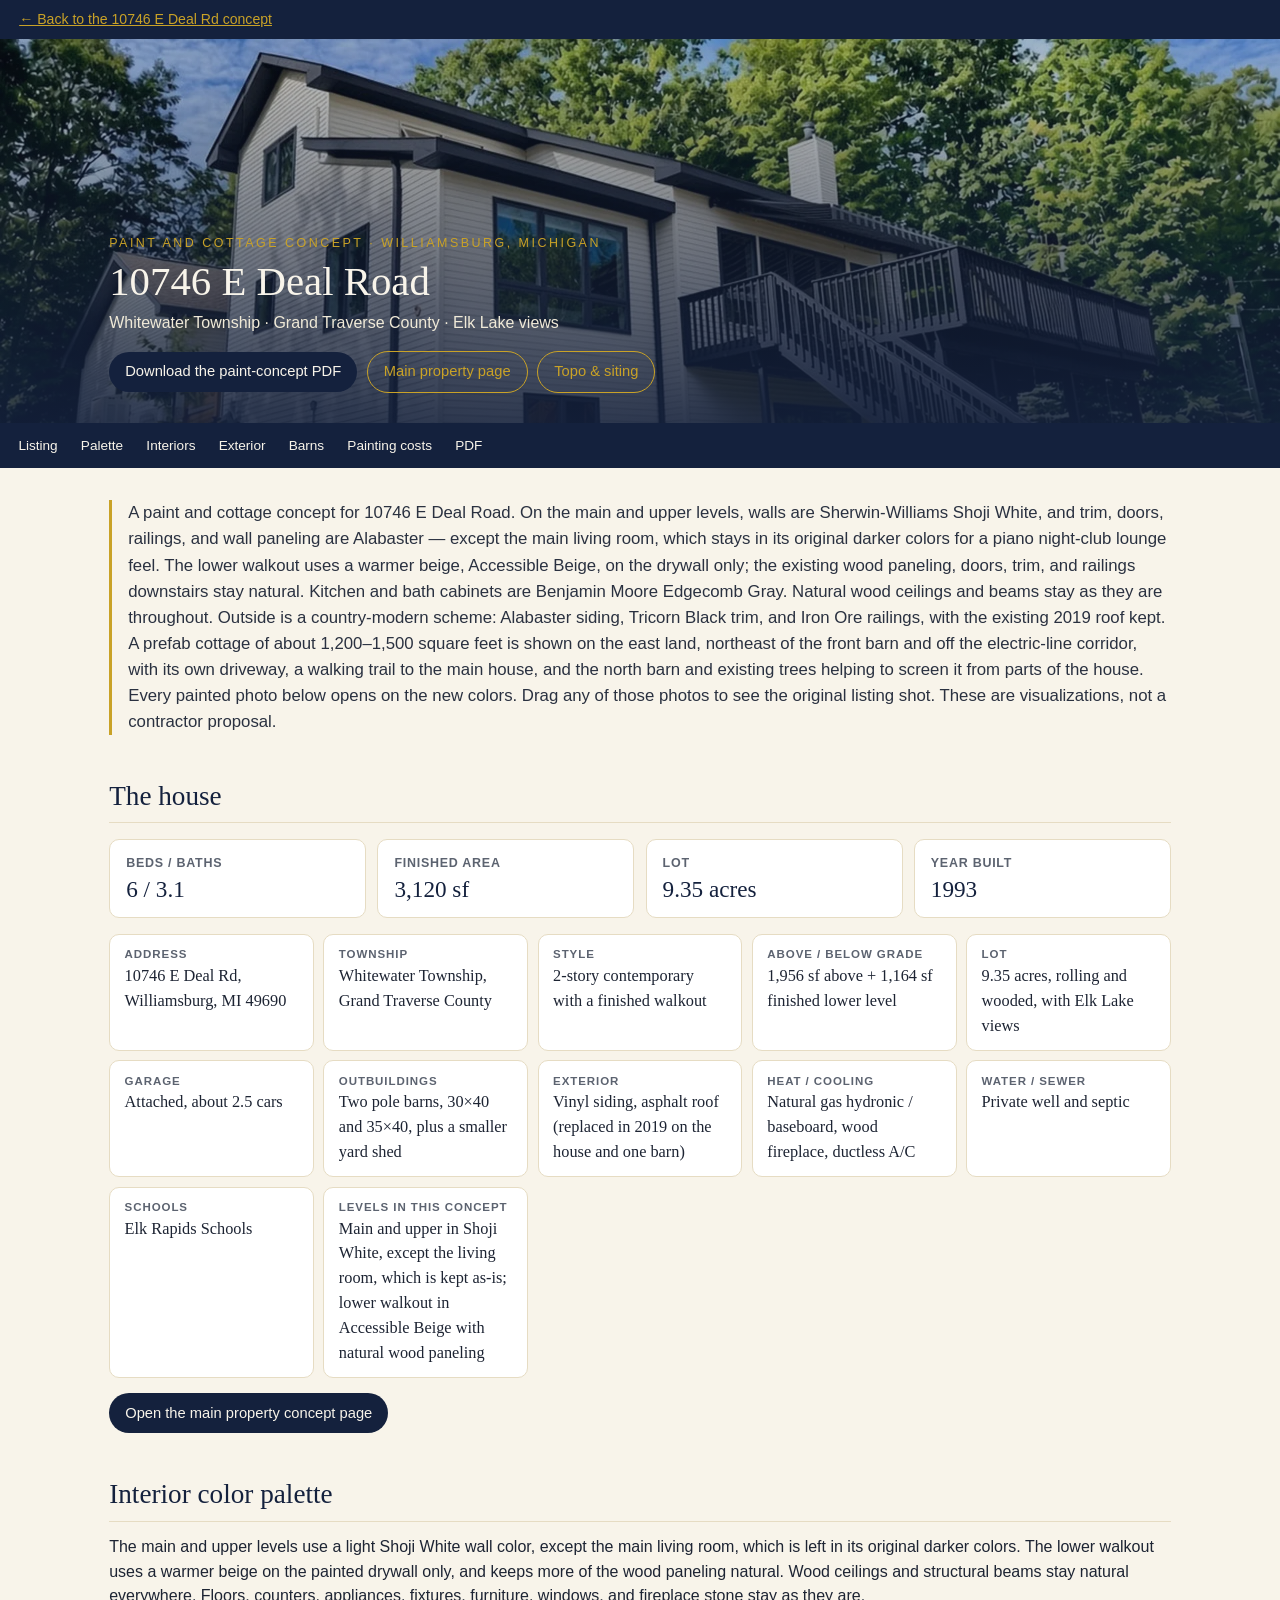
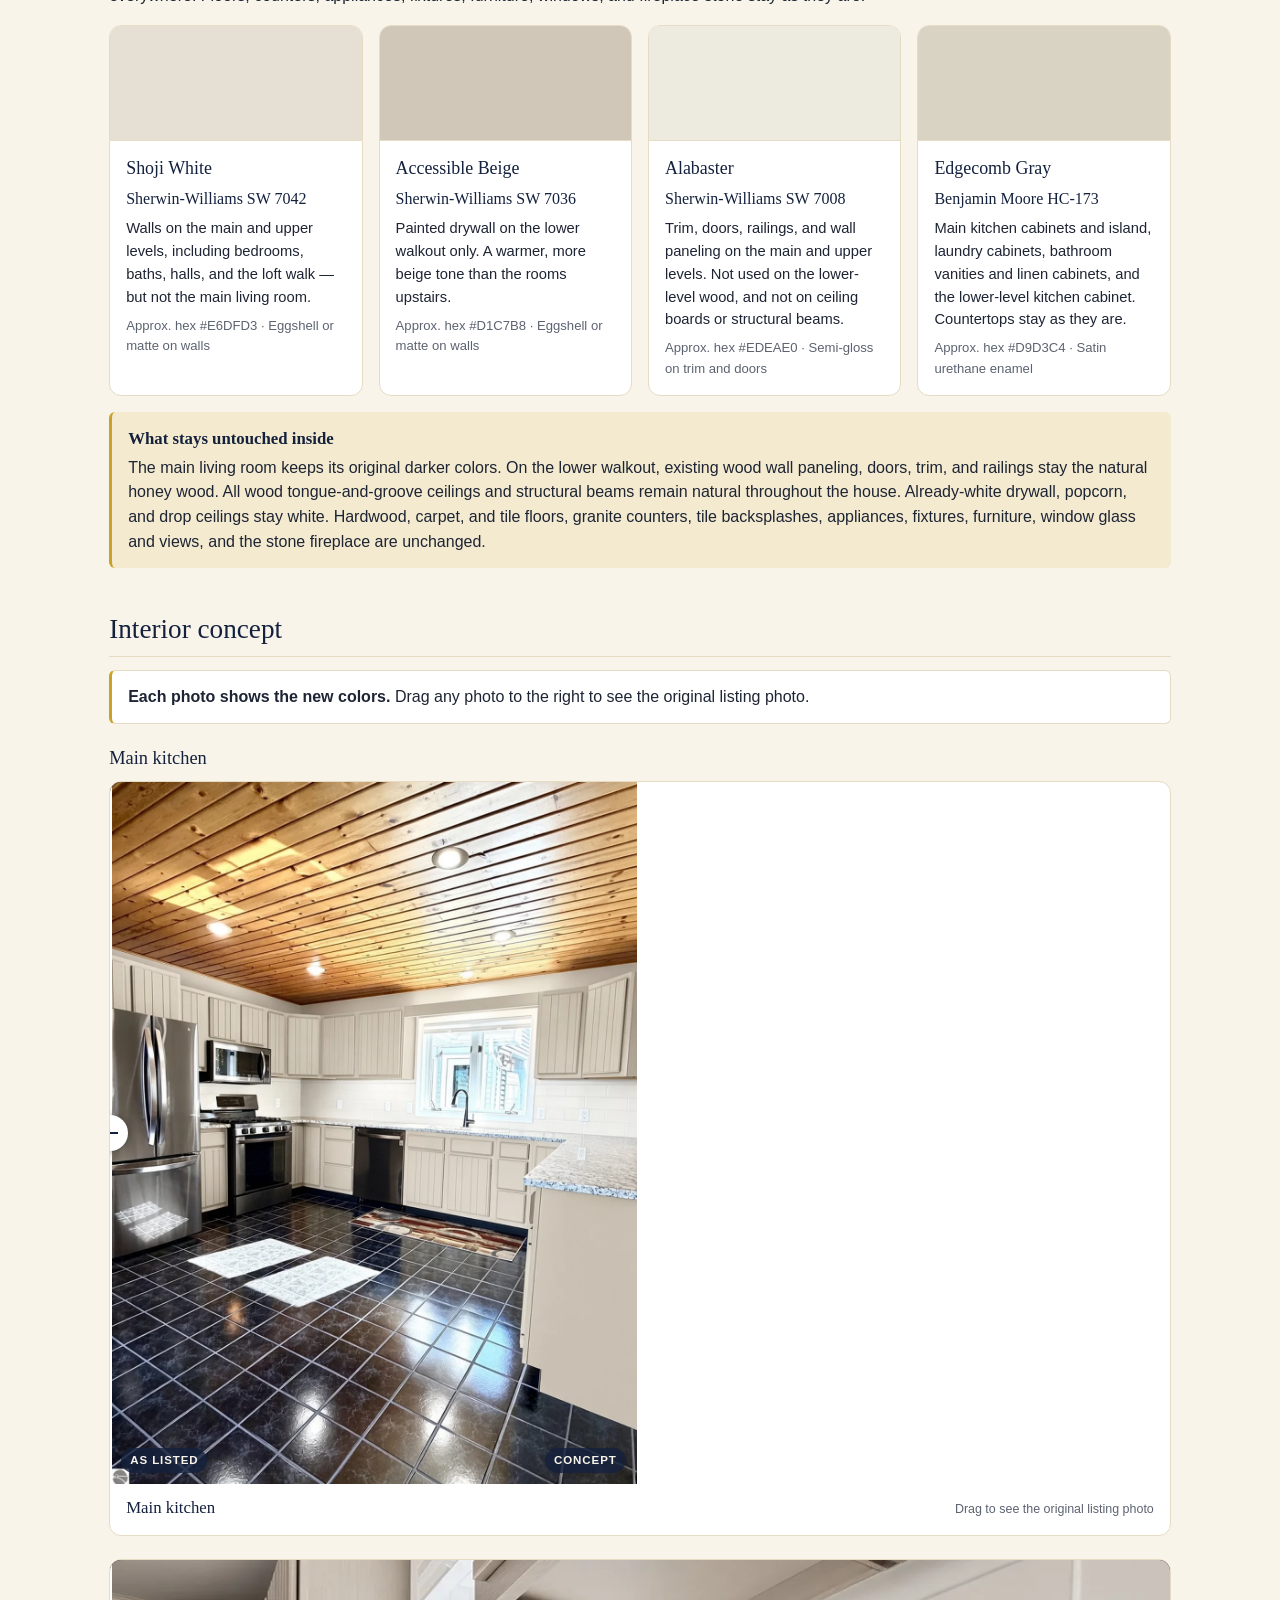
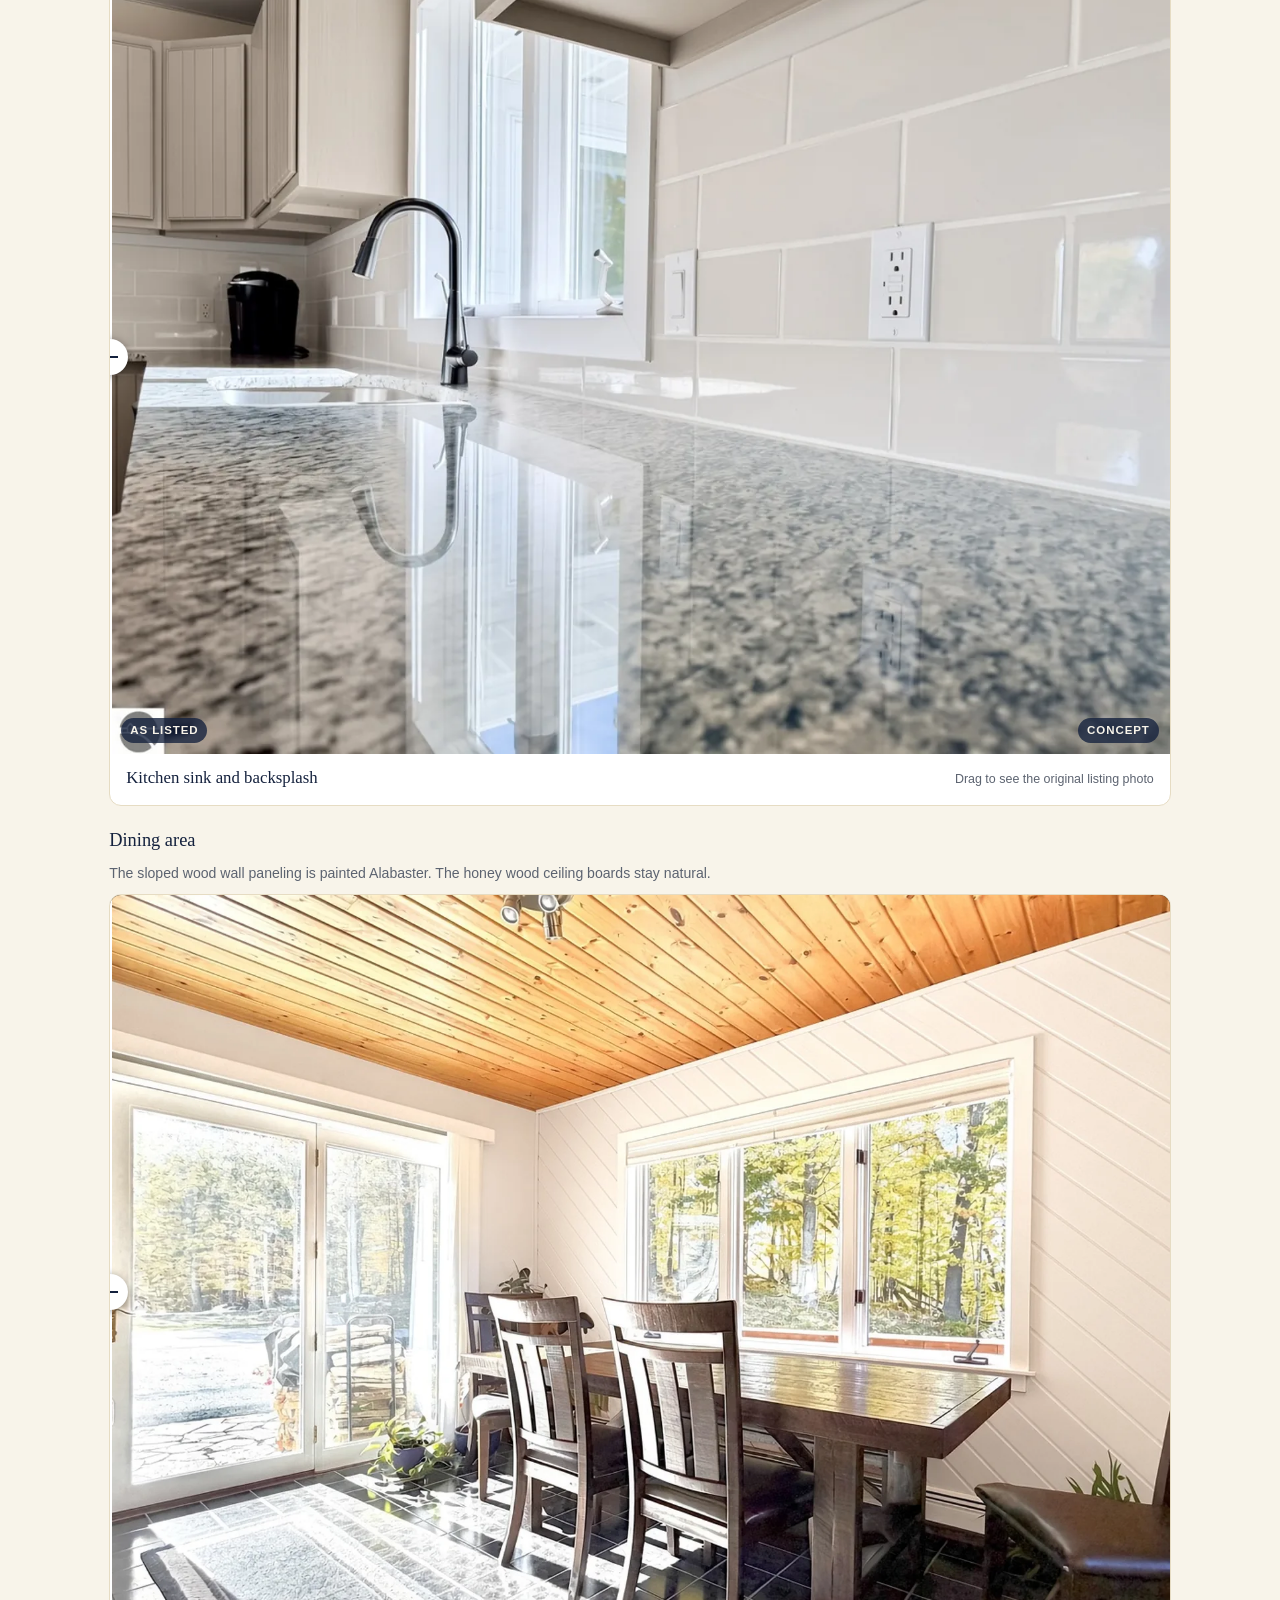
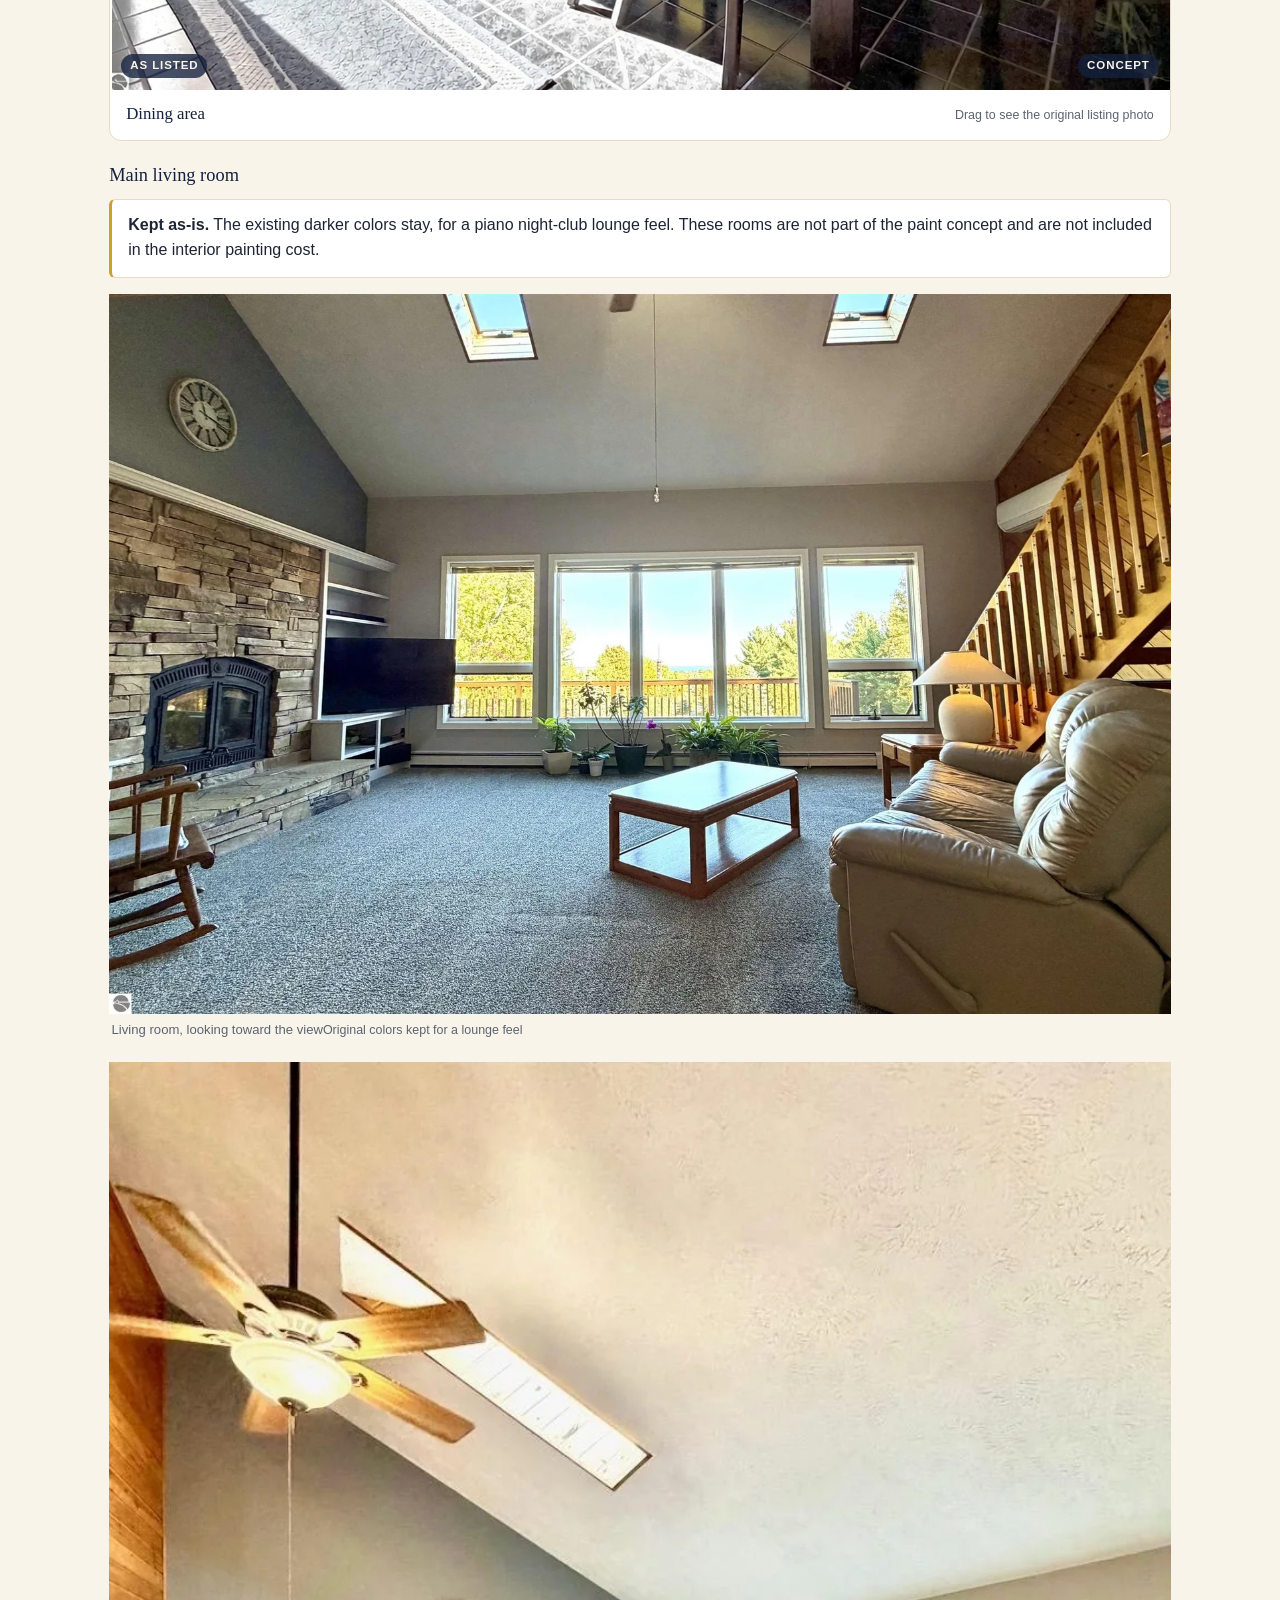
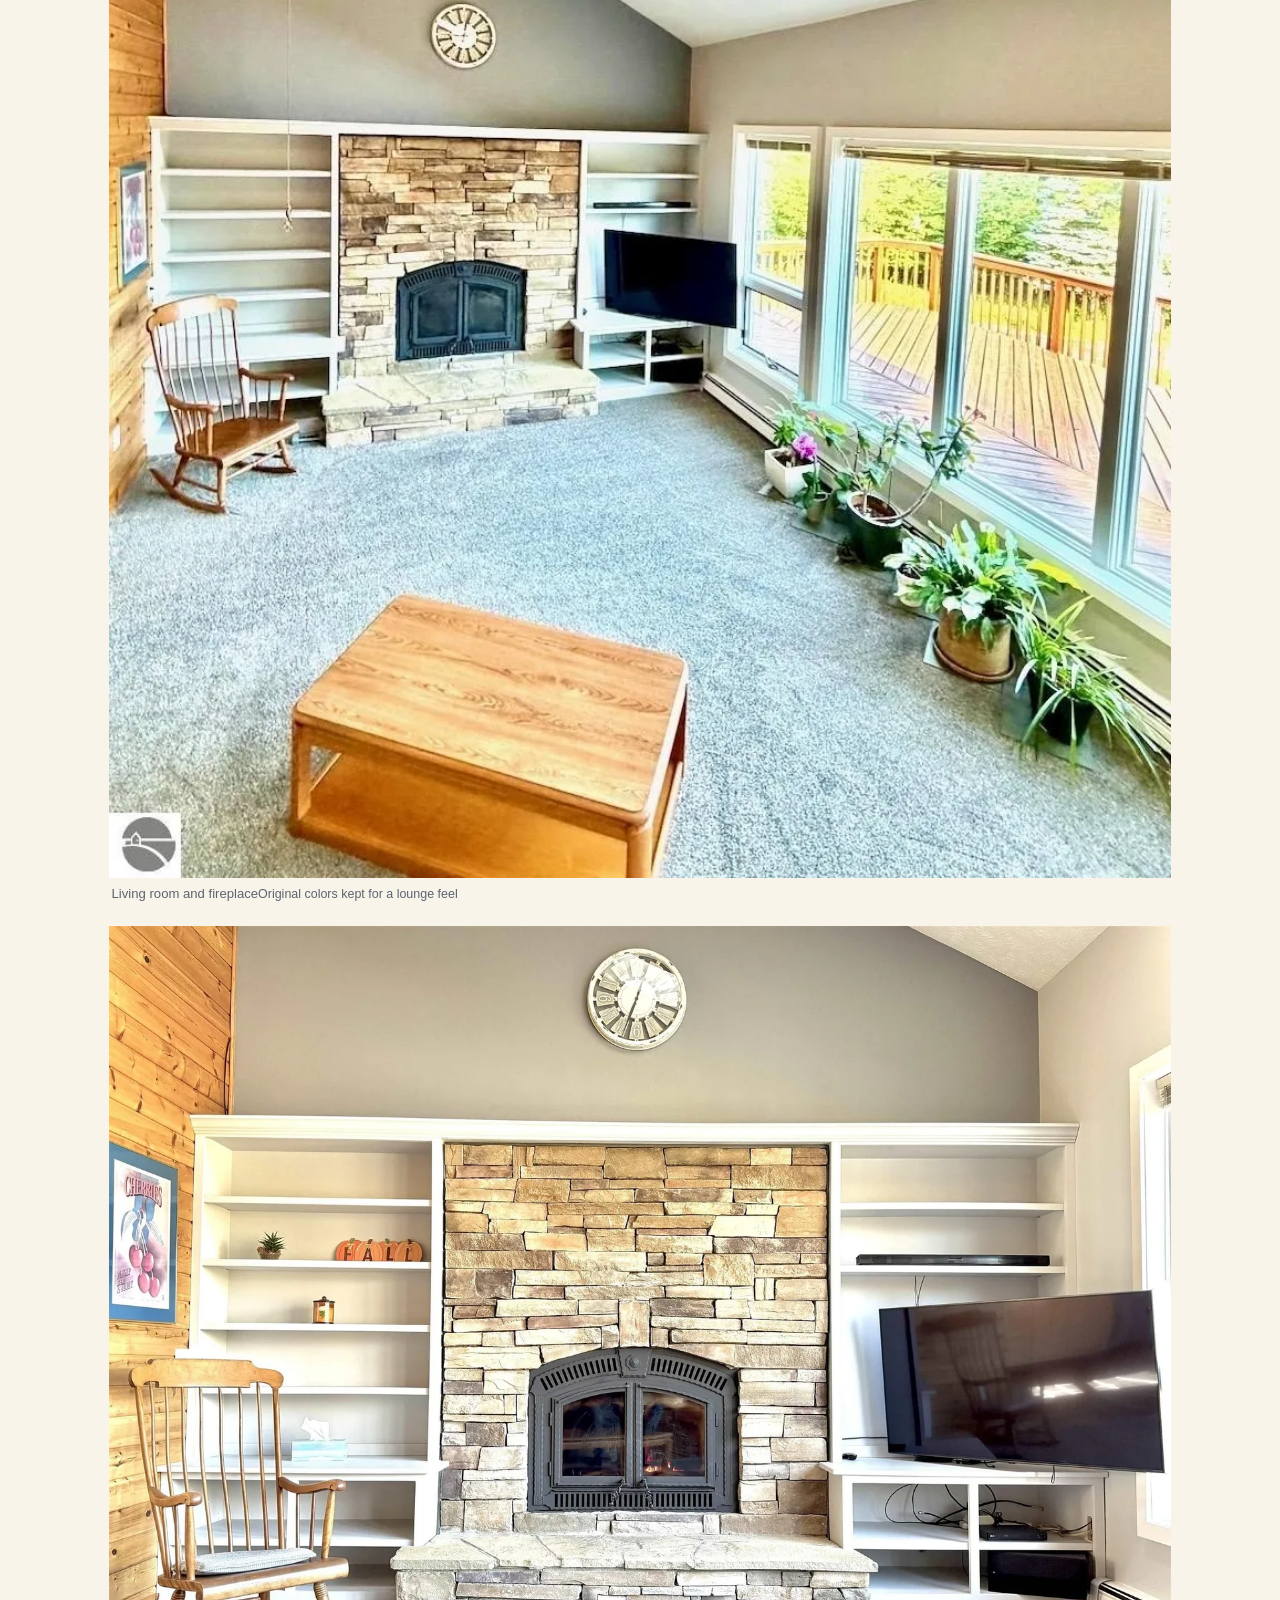
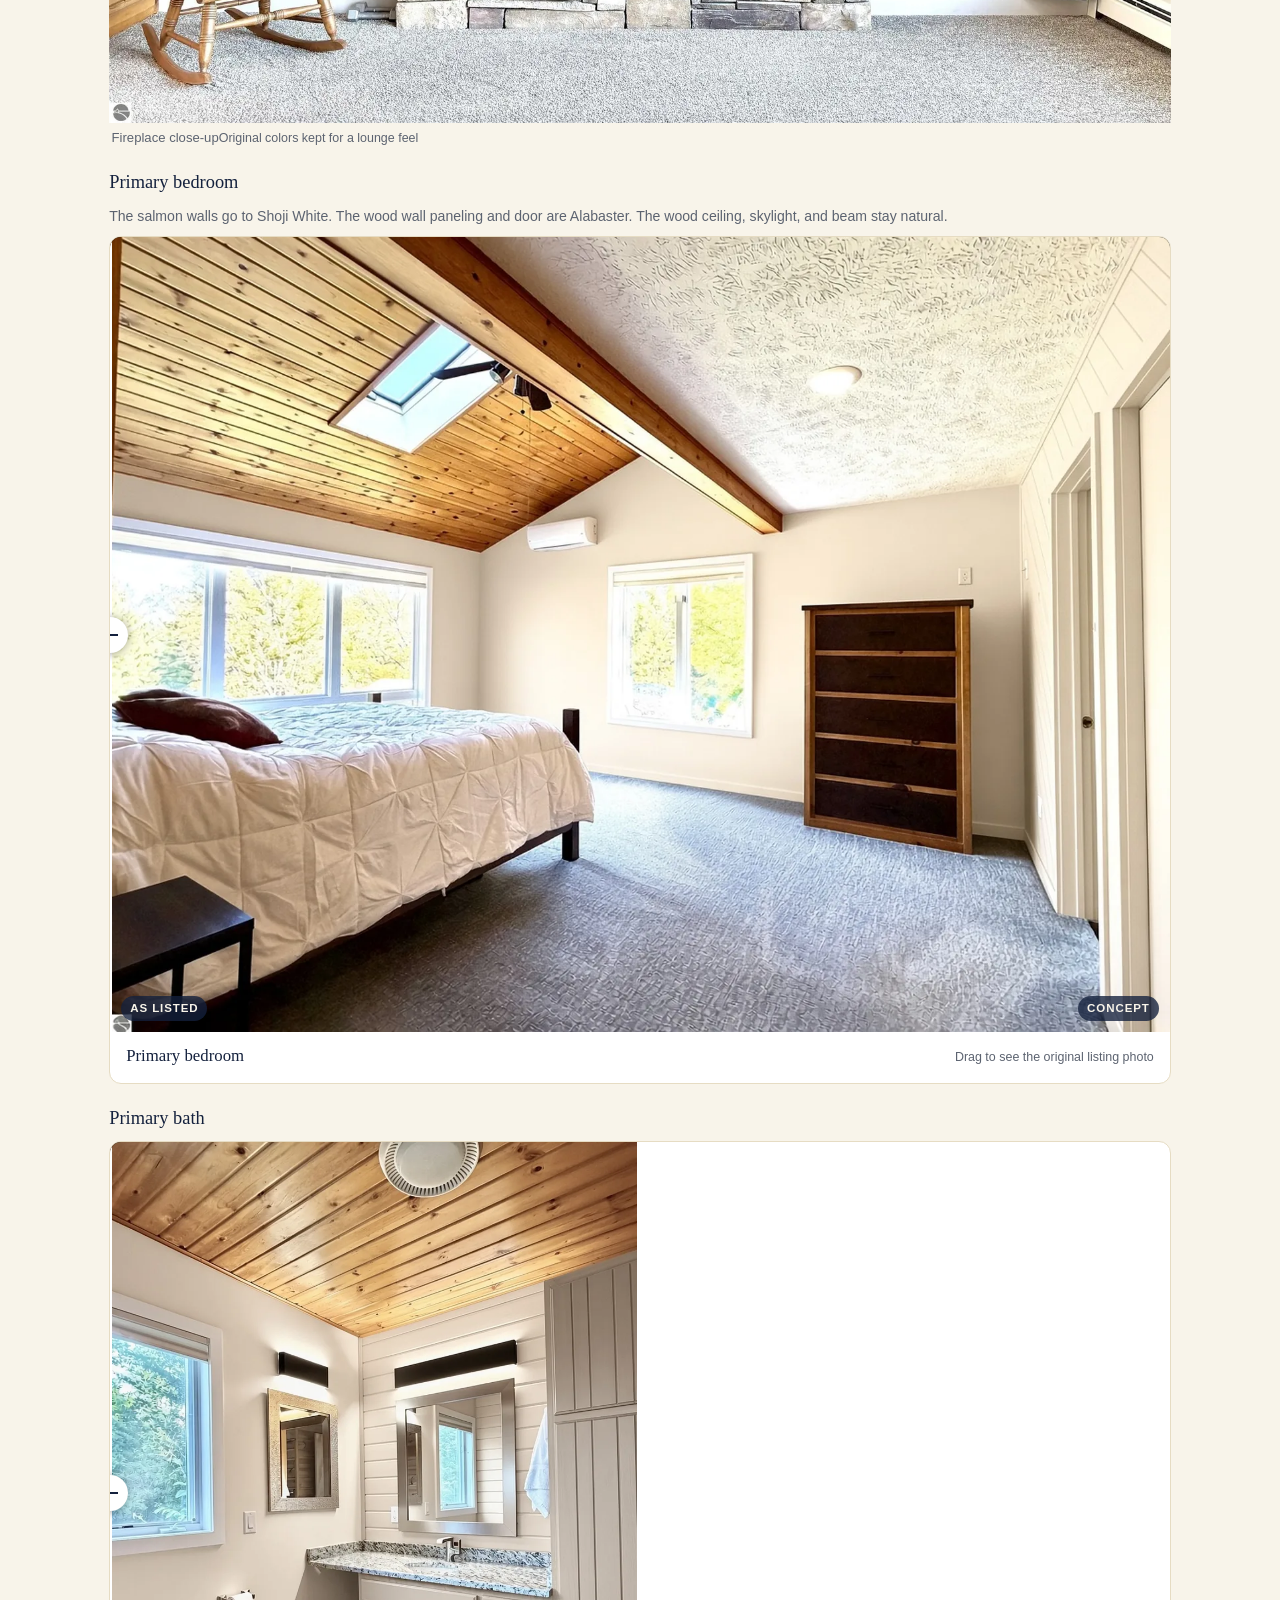
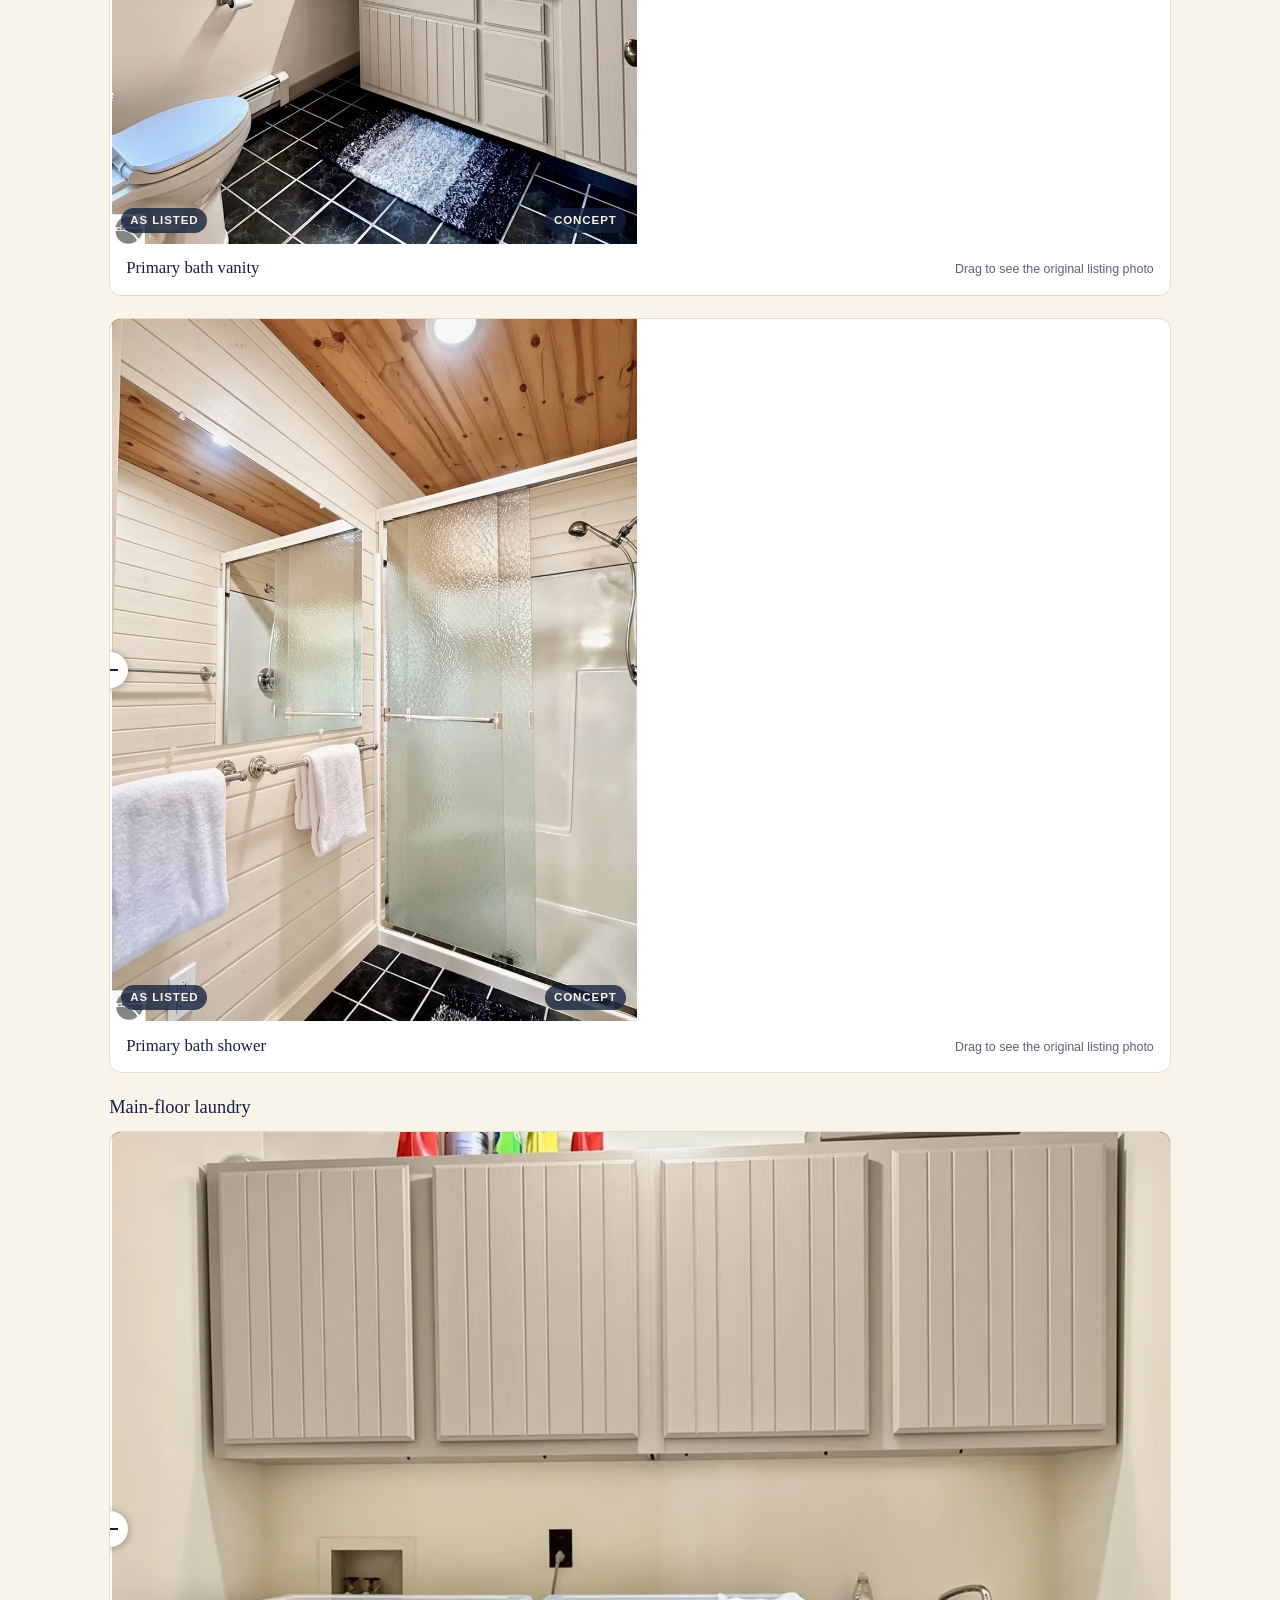
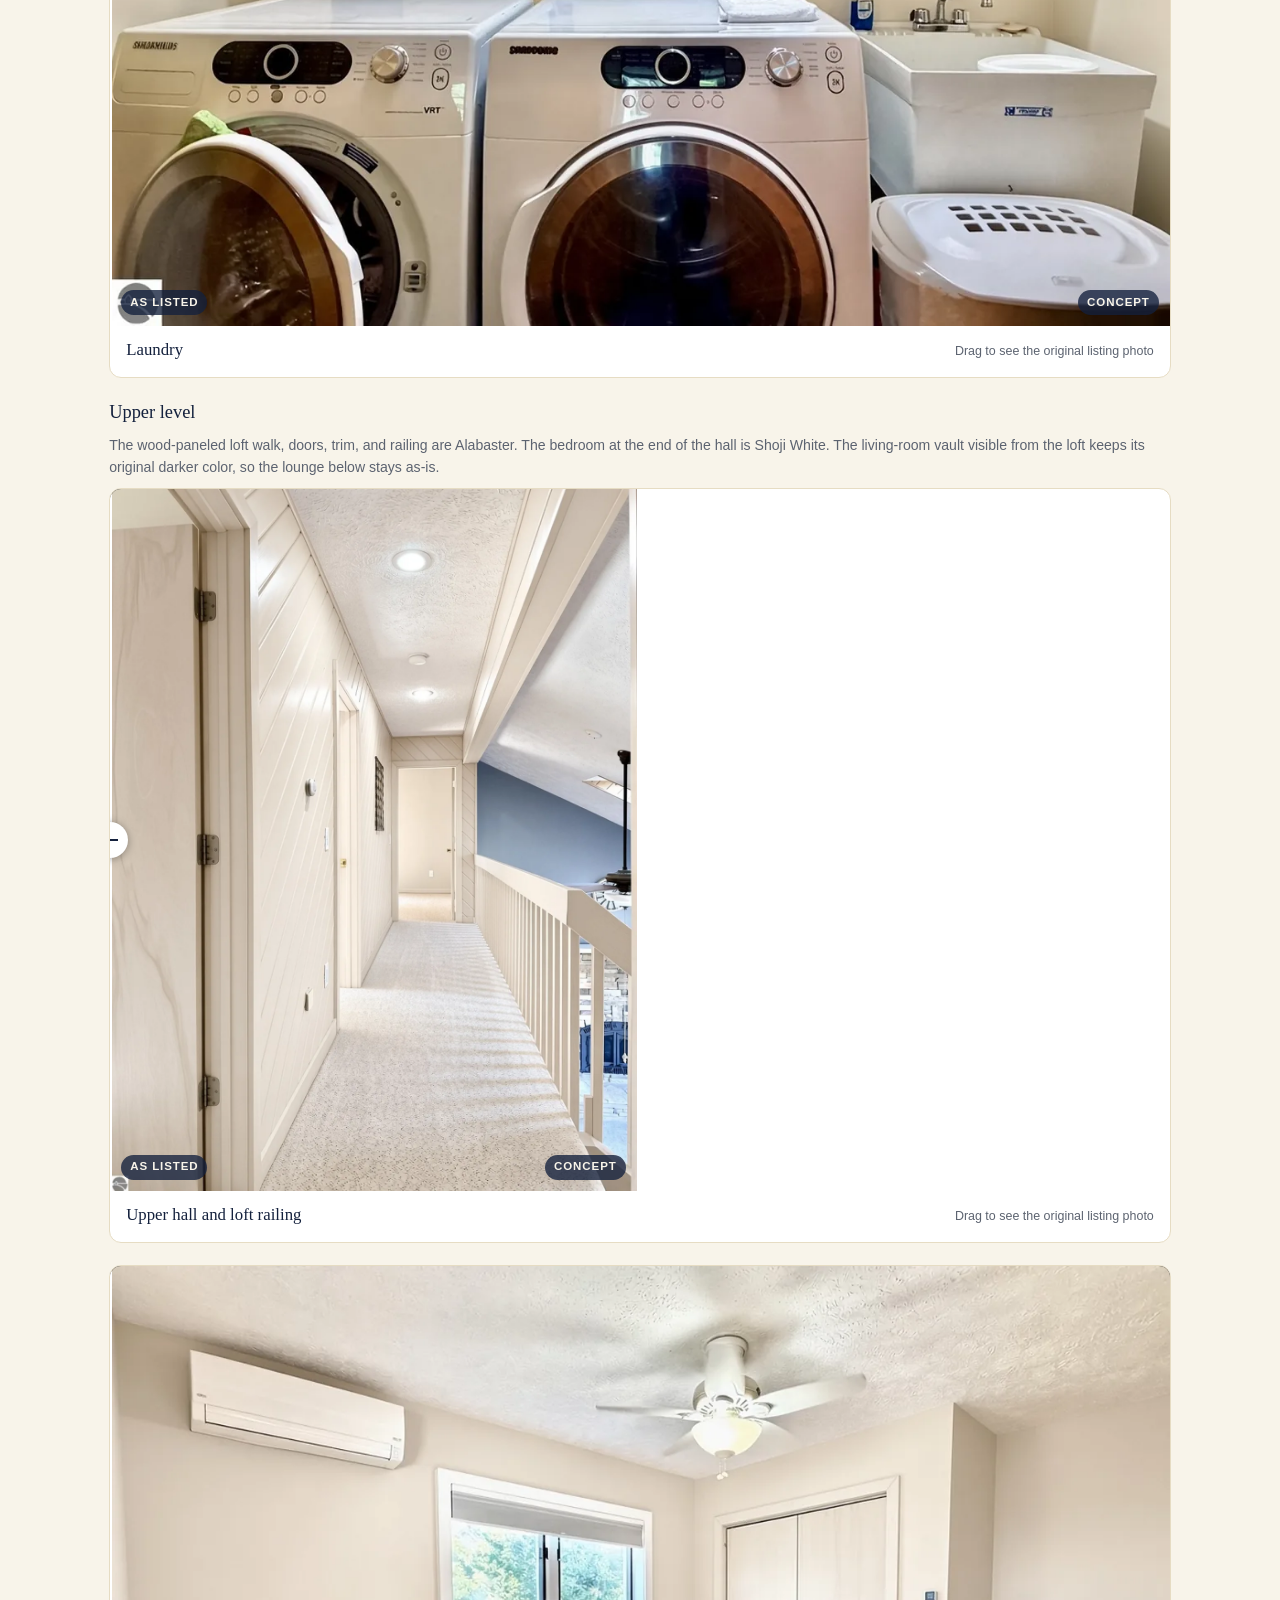
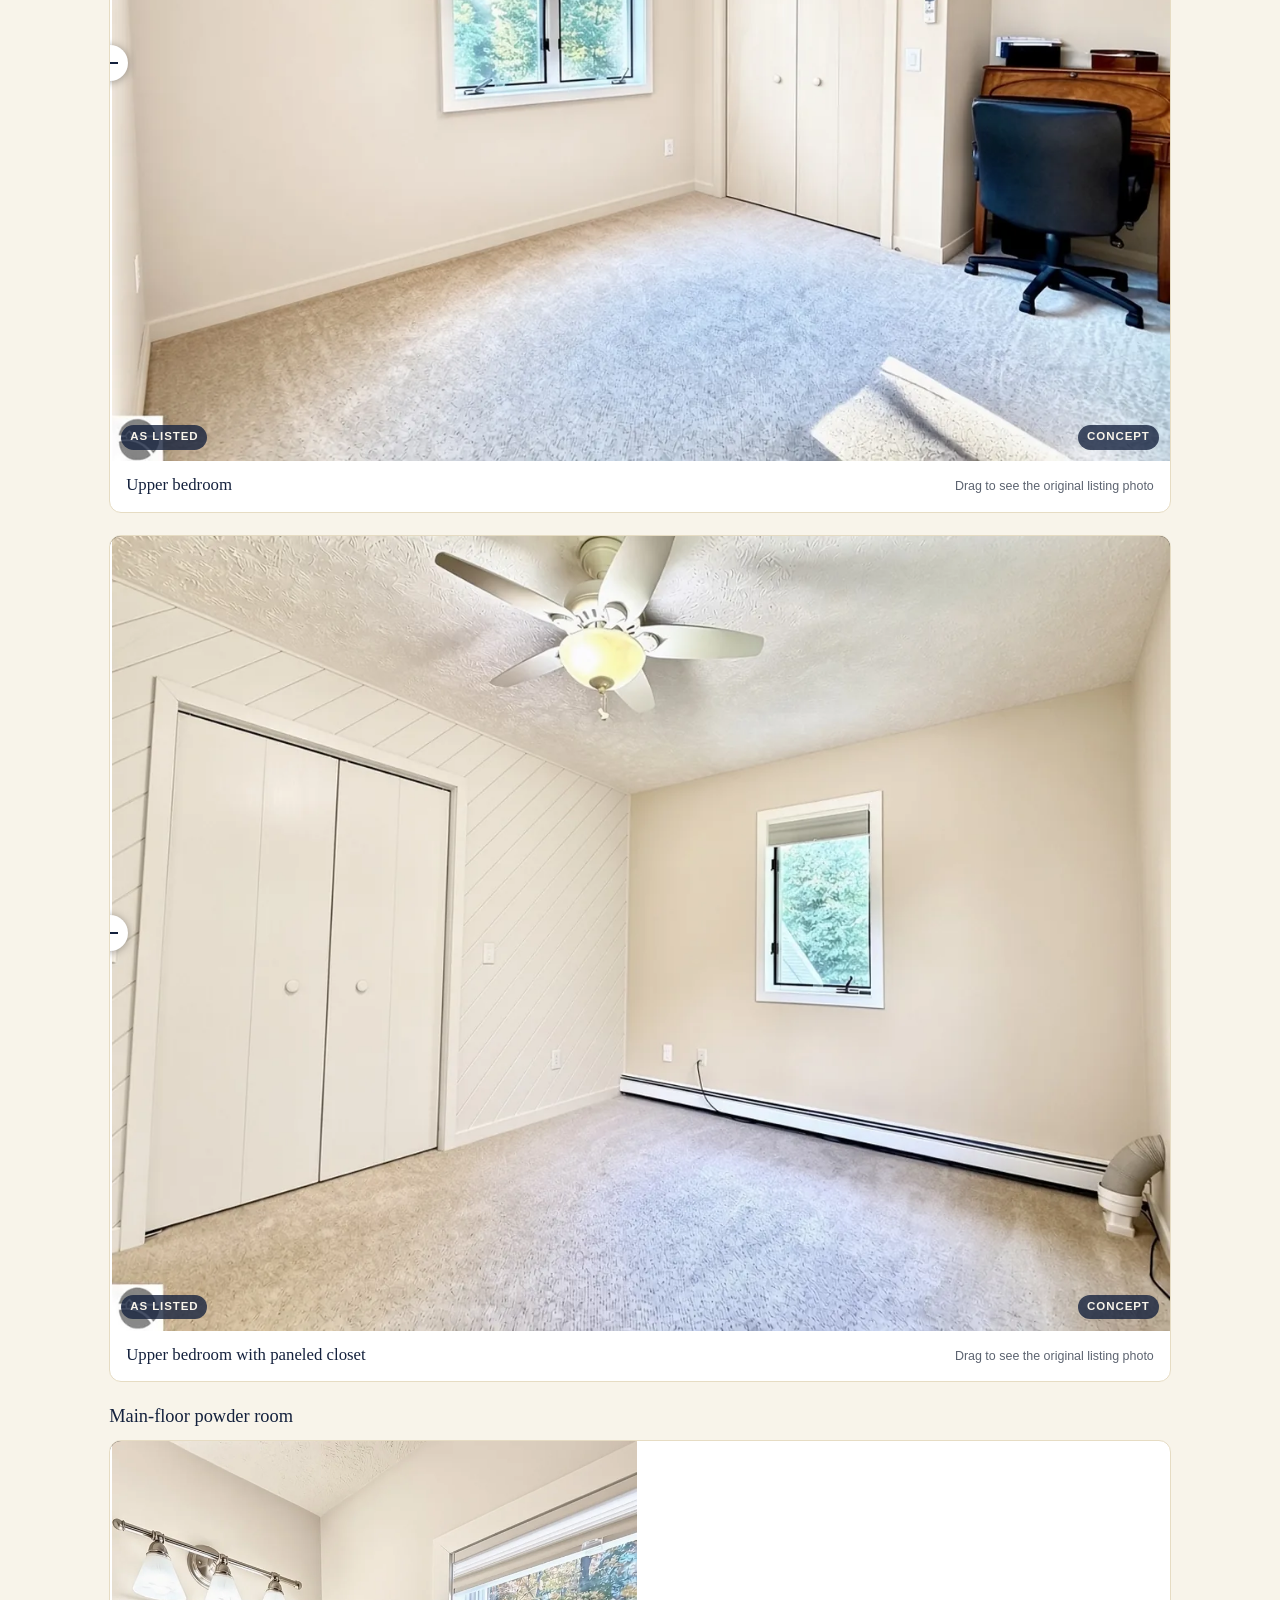
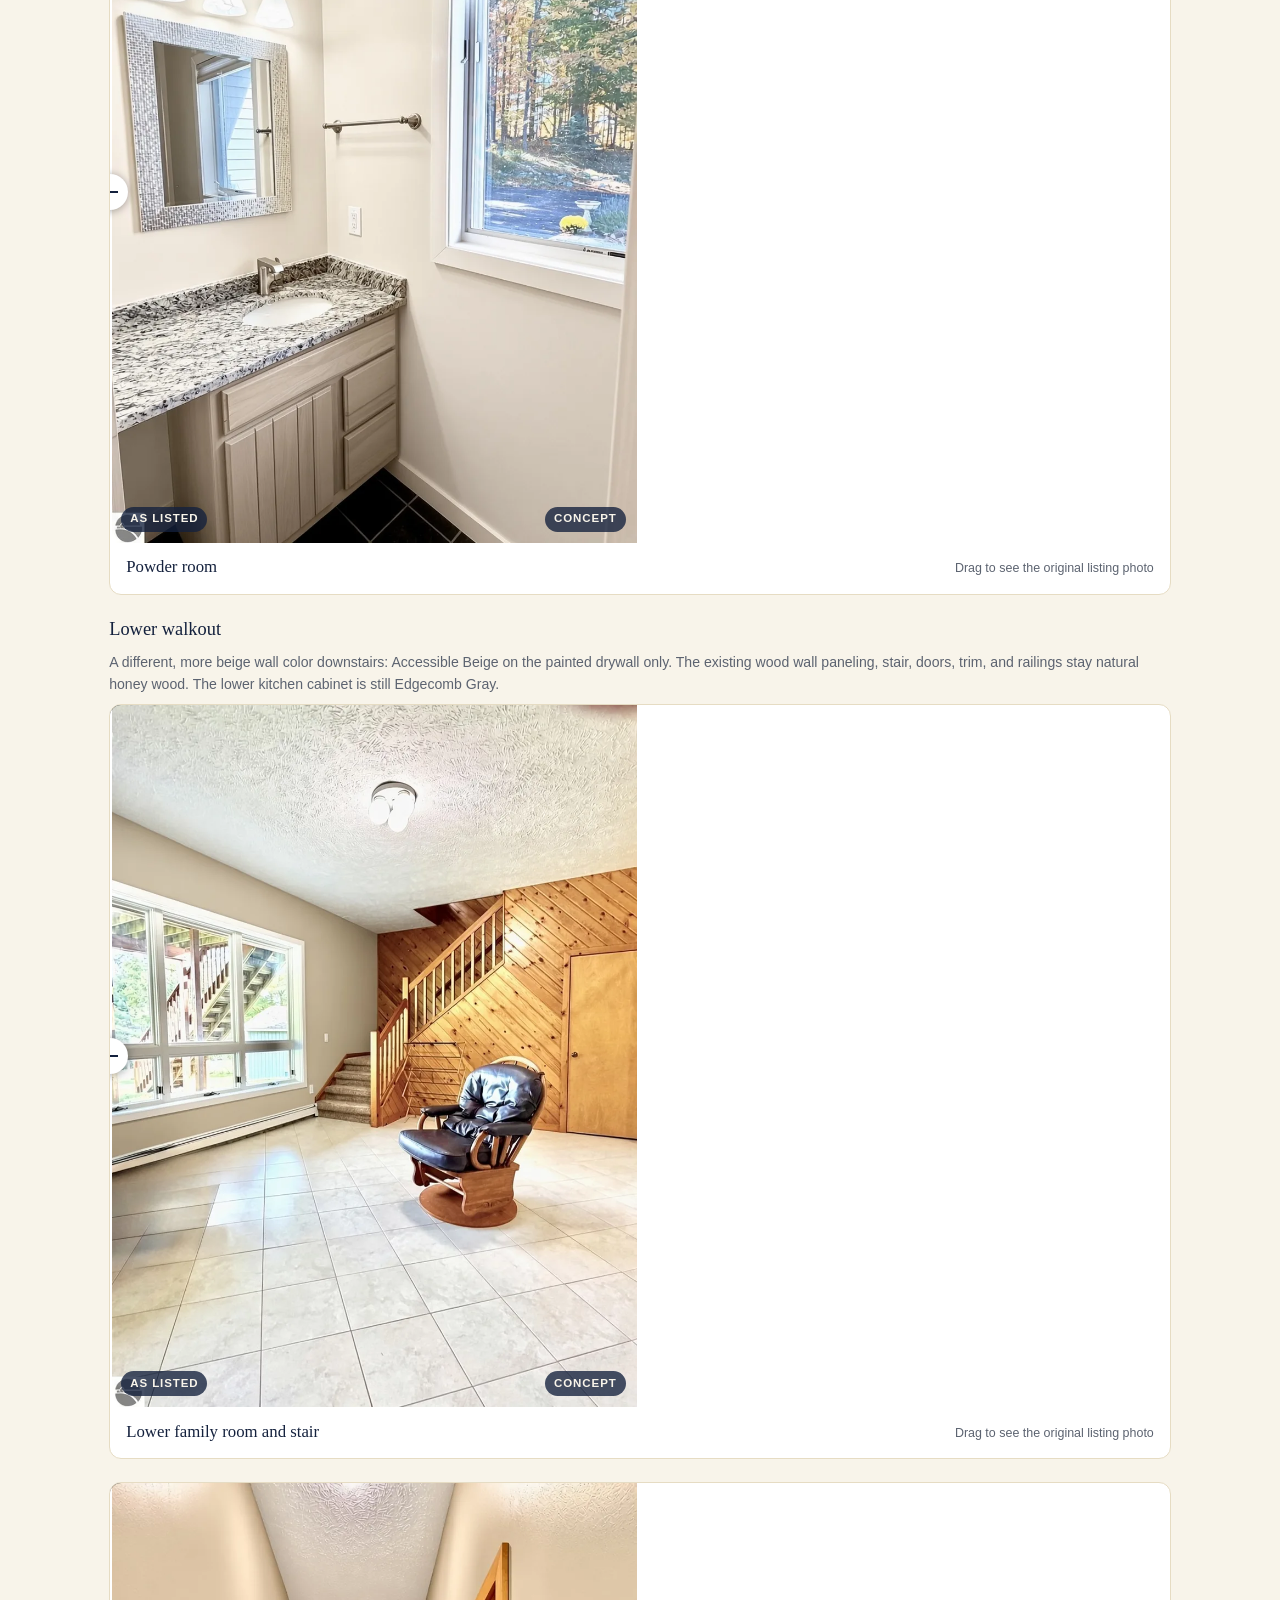
==== commit d1073428: "Add Deal Rd topo maps and resite the cottage off the power corridor Publish a Topo & siting page (co" ====
--- a/paint-concept/index.html
+++ b/paint-concept/index.html
@@ -17,6 +17,7 @@
     <div class="hero-actions">
       <a class="btn" href="10746-Deal-Rd-Paint-Concept.pdf">Download the paint-concept PDF</a>
       <a class="btn ghost" href="../">Main property page</a>
+      <a class="btn ghost" href="../topo/">Topo &amp; siting</a>
     </div>
   </div>
 </header>
@@ -32,7 +33,7 @@
 </nav>
 
 <main>
-  <p class="lede">A paint and cottage concept for 10746 E Deal Road. On the main and upper levels, walls are Sherwin-Williams Shoji White, and trim, doors, railings, and wall paneling are Alabaster — except the main living room, which stays in its original darker colors for a piano night-club lounge feel. The lower walkout uses a warmer beige, Accessible Beige, on the drywall only; the existing wood paneling, doors, trim, and railings downstairs stay natural. Kitchen and bath cabinets are Benjamin Moore Edgecomb Gray. Natural wood ceilings and beams stay as they are throughout. Outside is a country-modern scheme: Alabaster siding, Tricorn Black trim, and Iron Ore railings, with the existing 2019 roof kept. A prefab cottage of about 1,200–1,500 square feet is shown on the east land, with its own driveway, a walking trail to the main house, and screening so it sits out of view from the house where possible. Every painted photo below opens on the new colors. Drag any of those photos to see the original listing shot. These are visualizations, not a contractor proposal.</p>
+  <p class="lede">A paint and cottage concept for 10746 E Deal Road. On the main and upper levels, walls are Sherwin-Williams Shoji White, and trim, doors, railings, and wall paneling are Alabaster — except the main living room, which stays in its original darker colors for a piano night-club lounge feel. The lower walkout uses a warmer beige, Accessible Beige, on the drywall only; the existing wood paneling, doors, trim, and railings downstairs stay natural. Kitchen and bath cabinets are Benjamin Moore Edgecomb Gray. Natural wood ceilings and beams stay as they are throughout. Outside is a country-modern scheme: Alabaster siding, Tricorn Black trim, and Iron Ore railings, with the existing 2019 roof kept. A prefab cottage of about 1,200–1,500 square feet is shown on the east land, northeast of the front barn and off the electric-line corridor, with its own driveway, a walking trail to the main house, and the north barn and existing trees helping to screen it from parts of the house. Every painted photo below opens on the new colors. Drag any of those photos to see the original listing shot. These are visualizations, not a contractor proposal.</p>
 
   <section id="listing">
     <h2>The house</h2>
@@ -567,7 +568,7 @@
 
   <section id="cottage">
     <h2>Cottage on the east land</h2>
-    <p>A 1,200–1,500 square-foot prefab cottage is shown on the east land, one of the three existing parcels. The recommended placement is just southeast of the south pole barn: close enough for a short walk, but on its own site, with existing trees and the barn screening it from the main house where possible. It gets its own driveway — a new gravel spur of about 250–300 feet off the existing drive at the south apron — so it does not share the house parking loop. A walking trail, kept off the driveway, runs from the east deck through the trees to the cottage. Windows and a porch face north, toward a possible Elk Lake sliver. These drawings are concepts, not a survey, and permits would be required.</p>
+    <p>A 1,200–1,500 square-foot prefab cottage is shown on the east land, one of the three existing parcels. The recommended placement is <strong>northeast of the front (north) barn</strong>, toward Elk Lake and well off the electric-line corridor that crosses the south field. An earlier concept sat just southeast of the south barn; that open field is the cleared power-line corridor, so that pad is not used. The new site is close enough for a short walk, with the north barn and existing trees helping to screen the cottage from parts of the main house. It gets its own driveway — a new gravel spur of about 190 feet off the existing drive north of the house, at a grade of about 5%, under a 10% target — so it does not share the house parking loop. A walking trail, kept off the driveway, runs from the east deck through the trees to the cottage. The long axis runs east–west, with the porch and main windows facing north / north-northwest toward Elk Lake, and south windows for sun. These drawings are concepts, not a survey, and permits would be required. A full <a href="../topo/">topo and siting review</a> of all three parcels is on this site.</p>
 
     <div class="note"><strong>These are concepts.</strong> Placement is approximate. The site plan is not a survey, and the rendered views are visualizations of a recommended Michigan modular cottage in the same country-modern palette as the house: Alabaster body and Tricorn Black trim.</div>
 
@@ -575,7 +576,7 @@
     <h3>Site plan in relation to the main house</h3>
     <figure class="concept-shot site-plan">
       <img src="img/cottage-site-plan-concept.webp" alt="Concept site plan of the three parcels, showing the main house, a prefab cottage on the east land, a cottage driveway, a walking trail, and screening" width="1249" height="1800">
-      <figcaption>CONCEPT · annotated aerial of the three parcels. The cottage sits on the east land, with its own driveway, a walking trail to the main house, and barn-and-tree screening. Approximate, not a survey.</figcaption>
+      <figcaption>CONCEPT · annotated aerial of the three parcels. The cottage sits on the east land, northeast of the front barn, with its own driveway, a walking trail to the main house, and barn-and-tree screening. The south electric-line corridor is marked, and the previous south pad is not used. Approximate, not a survey.</figcaption>
     </figure>
     </div>
 
@@ -583,11 +584,11 @@
     <div class="grounds grounds-3">
       <figure class="concept-shot">
         <img src="img/cottage-and-house-relationship-concept.webp" alt="Concept rendering of the prefab cottage on the east land, with the main house visible beyond a tree screen" width="1152" height="864">
-        <figcaption>CONCEPT · cottage on the east land, with the main house beyond, for scale. Existing trees screen the two buildings from each other at ground level.</figcaption>
+        <figcaption>CONCEPT · cottage northeast of the front barn, with the main house beyond, for scale. The north barn and existing trees help screen the two buildings at ground level.</figcaption>
       </figure>
       <figure class="concept-shot">
         <img src="img/cottage-in-clearing-concept.webp" alt="Concept rendering of an Alabaster and black prefab cottage in a clearing on the east land" width="1152" height="864">
-        <figcaption>CONCEPT · a roughly 1,400 sf country-modern modular cottage in the east-land clearing, Alabaster body and Tricorn Black trim, with its own gravel parking spur.</figcaption>
+        <figcaption>CONCEPT · a roughly 1,400 sf country-modern modular cottage in a modest clearing on the east land, northeast of the front barn. Alabaster body and Tricorn Black trim, with its own gravel parking spur.</figcaption>
       </figure>
       <figure class="concept-shot">
         <img src="img/cottage-lake-view-concept.webp" alt="Concept rendering of the view toward Elk Lake from the cottage porch" width="1152" height="864">
@@ -651,7 +652,7 @@
             <td class="num">$12,000</td>
           </tr>
           <tr>
-            <td>Cottage driveway, about 250–300 ft of gravel, plus parking</td>
+            <td>Cottage driveway, about 190 ft of gravel, plus parking</td>
             <td class="num">$6,000</td>
             <td class="num">$10,000</td>
             <td class="num">$18,000</td>
@@ -690,6 +691,53 @@
       </table>
     </div>
     <p class="muted">A perc test will decide whether a conventional septic is possible or whether a mound system is required. The typical column, about $380,000, is the planning number for a quality 1,400 sf modular with ordinary site conditions. Confirm zoning, access, well, and septic with Whitewater Township and Grand Traverse County Environmental Health before bidding the work.</p>
+  </section>
+
+
+  <section id="topo">
+    <h2>Topo and siting</h2>
+    <p>A full topographic review of all three parcels, using USGS 3DEP 1-meter lidar, shaped the cottage placement. The maps below show 2-foot contours, slope, bare-earth viewsheds toward Elk Lake from ground height and from a second-floor or deck height, and line-of-sight profiles between the main house and each candidate pad. They also mark the approximate electric-line corridor (digitized from aerials, not a surveyed easement), existing drives and buildings, driveway grades, and septic-suitable ground (gentle slope, off the corridor, away from the well). These maps are also on the <a href="../topo/">Topo &amp; siting page</a>. They are not a survey. Confirm the recorded easement width with title or the utility, and confirm well, septic, and the real lake view on the ground, preferably leaf-off.</p>
+    <div class="note"><strong>Recommended pad: F</strong>, northeast of the front (north) barn on the east land, about 792 ft elevation (17 ft below the house), mean slope about 10%, about 450 ft from the power line. A 190-foot driveway spur can stay around 5% grade. Bare-earth rays toward Elk Lake are mostly clear at both 6 ft and 16 ft eye height; trees will screen or frame the real view. Pad N, further north, is the easiest alternate (flatter, shorter drive) but sits 39 ft below the house and more directly in the north lake-view cone. Pads H and S, east and south of the house, are closer and more exposed, and S is tight to the corridor. Pad A, in the corridor, is not used.</div>
+
+    <div class="print-keep">
+    <h3>Candidate ranking</h3>
+    <figure class="concept-shot site-plan">
+      <img src="img/topo-viewshed-and-ranking.webp" alt="Annotated aerial ranking cottage candidate pads against the electric-line corridor, with pad F recommended northeast of the front barn" width="1848" height="1456">
+      <figcaption>Candidate pads, the approximate electric-line corridor, and the recommended site. Not a survey.</figcaption>
+    </figure>
+    </div>
+
+    <div class="print-keep">
+    <h3>2-foot contours</h3>
+    <figure class="concept-shot site-plan">
+      <img src="img/topo-contours-2ft.webp" alt="Two-foot contour map of all three Deal Road parcels from USGS 3DEP 1-meter lidar, with cottage candidate pads and the electric-line corridor" width="1288" height="1708">
+      <figcaption>2-ft contours from USGS 3DEP 1 m lidar (2015). Hillshade underlay. Not a survey.</figcaption>
+    </figure>
+    </div>
+
+    <div class="print-keep">
+    <h3>Slope</h3>
+    <figure class="concept-shot site-plan">
+      <img src="img/topo-slope-map.webp" alt="Slope map of all three Deal Road parcels, with driveway target under 10 percent" width="1288" height="1708">
+      <figcaption>Horn slope on the 1 m DEM. Green is gentler ground, better for a pad, driveway, and septic. Target driveway grade is under 10%. Not a survey.</figcaption>
+    </figure>
+    </div>
+
+    <div class="print-keep">
+    <h3>Viewsheds toward Elk Lake</h3>
+    <figure class="concept-shot site-plan">
+      <img src="img/topo-viewsheds-lake.webp" alt="Bare-earth viewsheds toward Elk Lake from pads F and N at 6-foot and 16-foot eye heights" width="1456" height="1716">
+      <figcaption>Bare-earth viewsheds from recommended pad F and alternate pad N, at 6 ft and at 16 ft (second floor or deck). Trees and buildings are not in the DEM, so the real view can be more screened. Not a survey.</figcaption>
+    </figure>
+    </div>
+
+    <div class="print-keep">
+    <h3>Elevation profiles and line-of-sight</h3>
+    <figure class="concept-shot site-plan">
+      <img src="img/topo-elevation-profiles.webp" alt="Elevation profiles from the main house decks to each cottage pad, from each pad to Elk Lake, and along the recommended and alternate driveways" width="1456" height="1248">
+      <figcaption>Line-of-sight from the east and north decks to each cottage eave, lake-bound profiles from each pad, and driveway grades for F and N. Dashed lines are sight lines; if they stay above the ground, the bare-earth DEM says the view is open. Not a survey.</figcaption>
+    </figure>
+    </div>
   </section>
 
   <section id="costs">
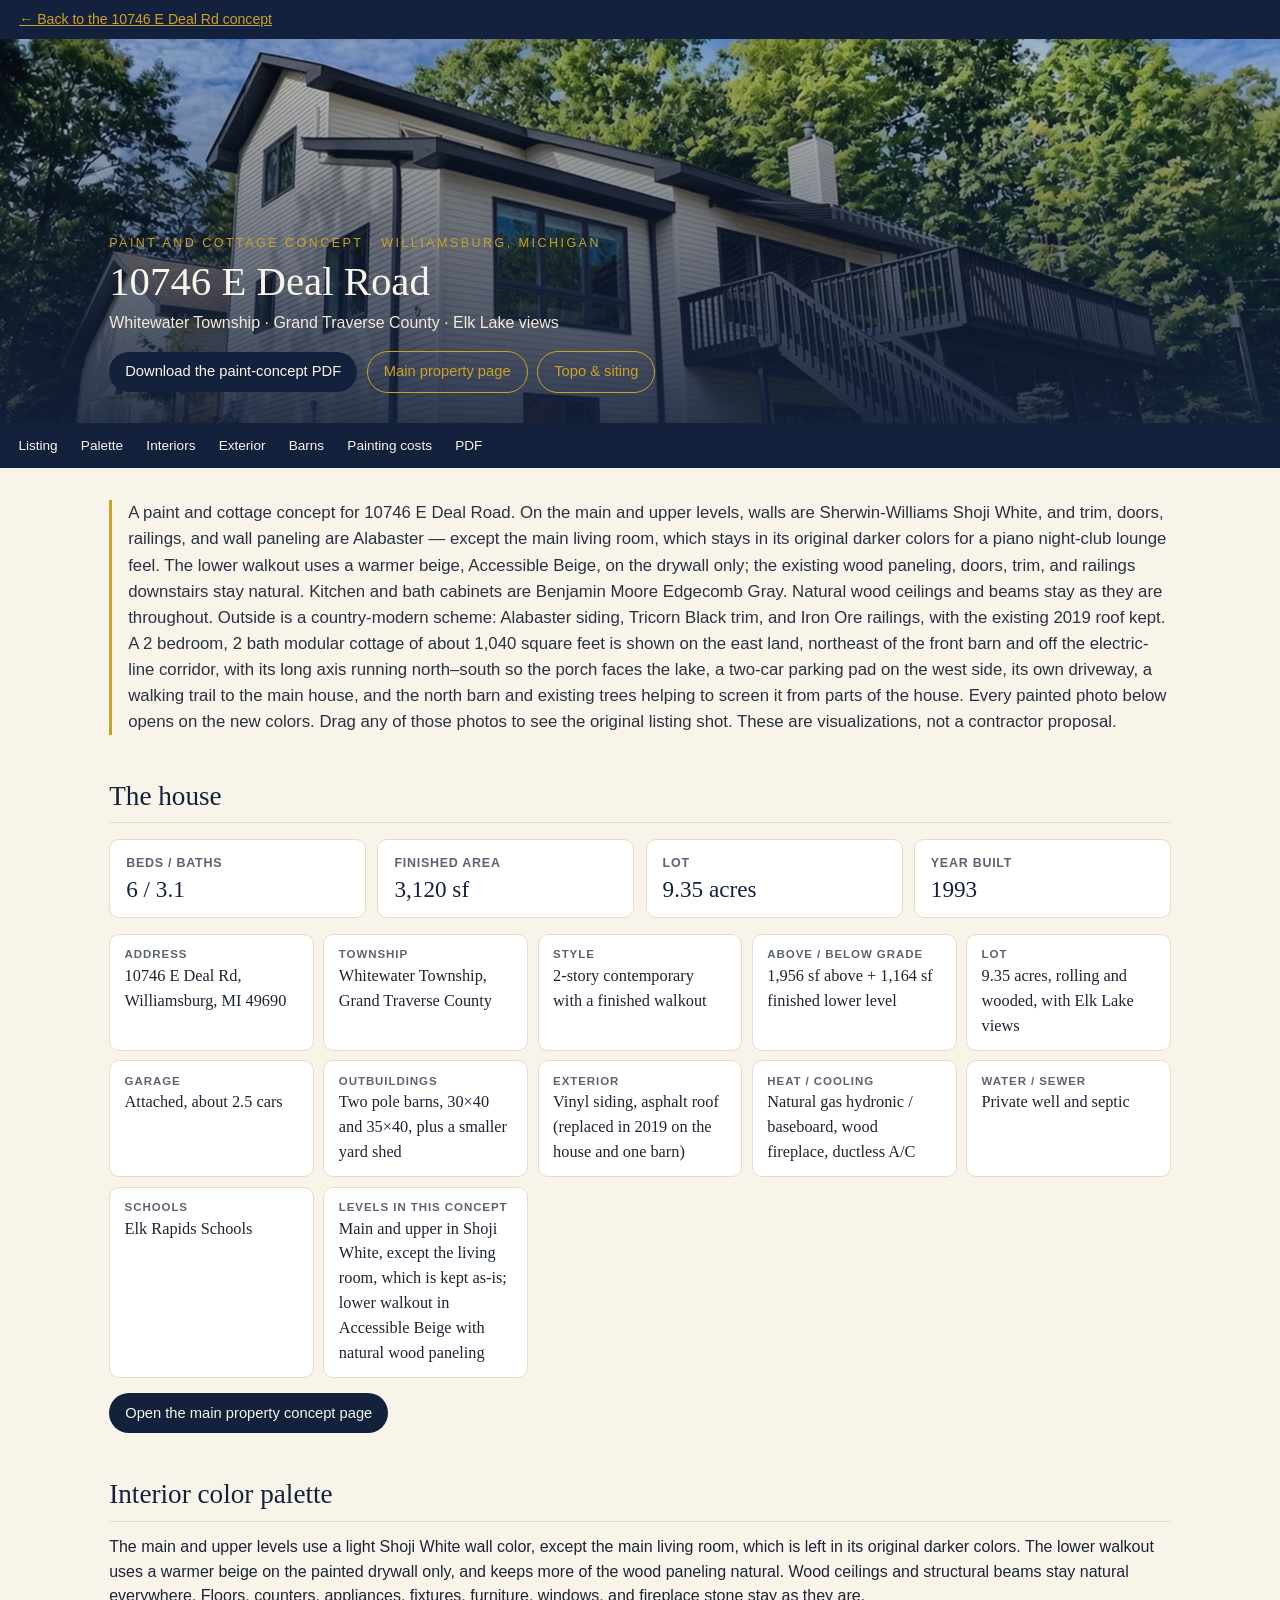
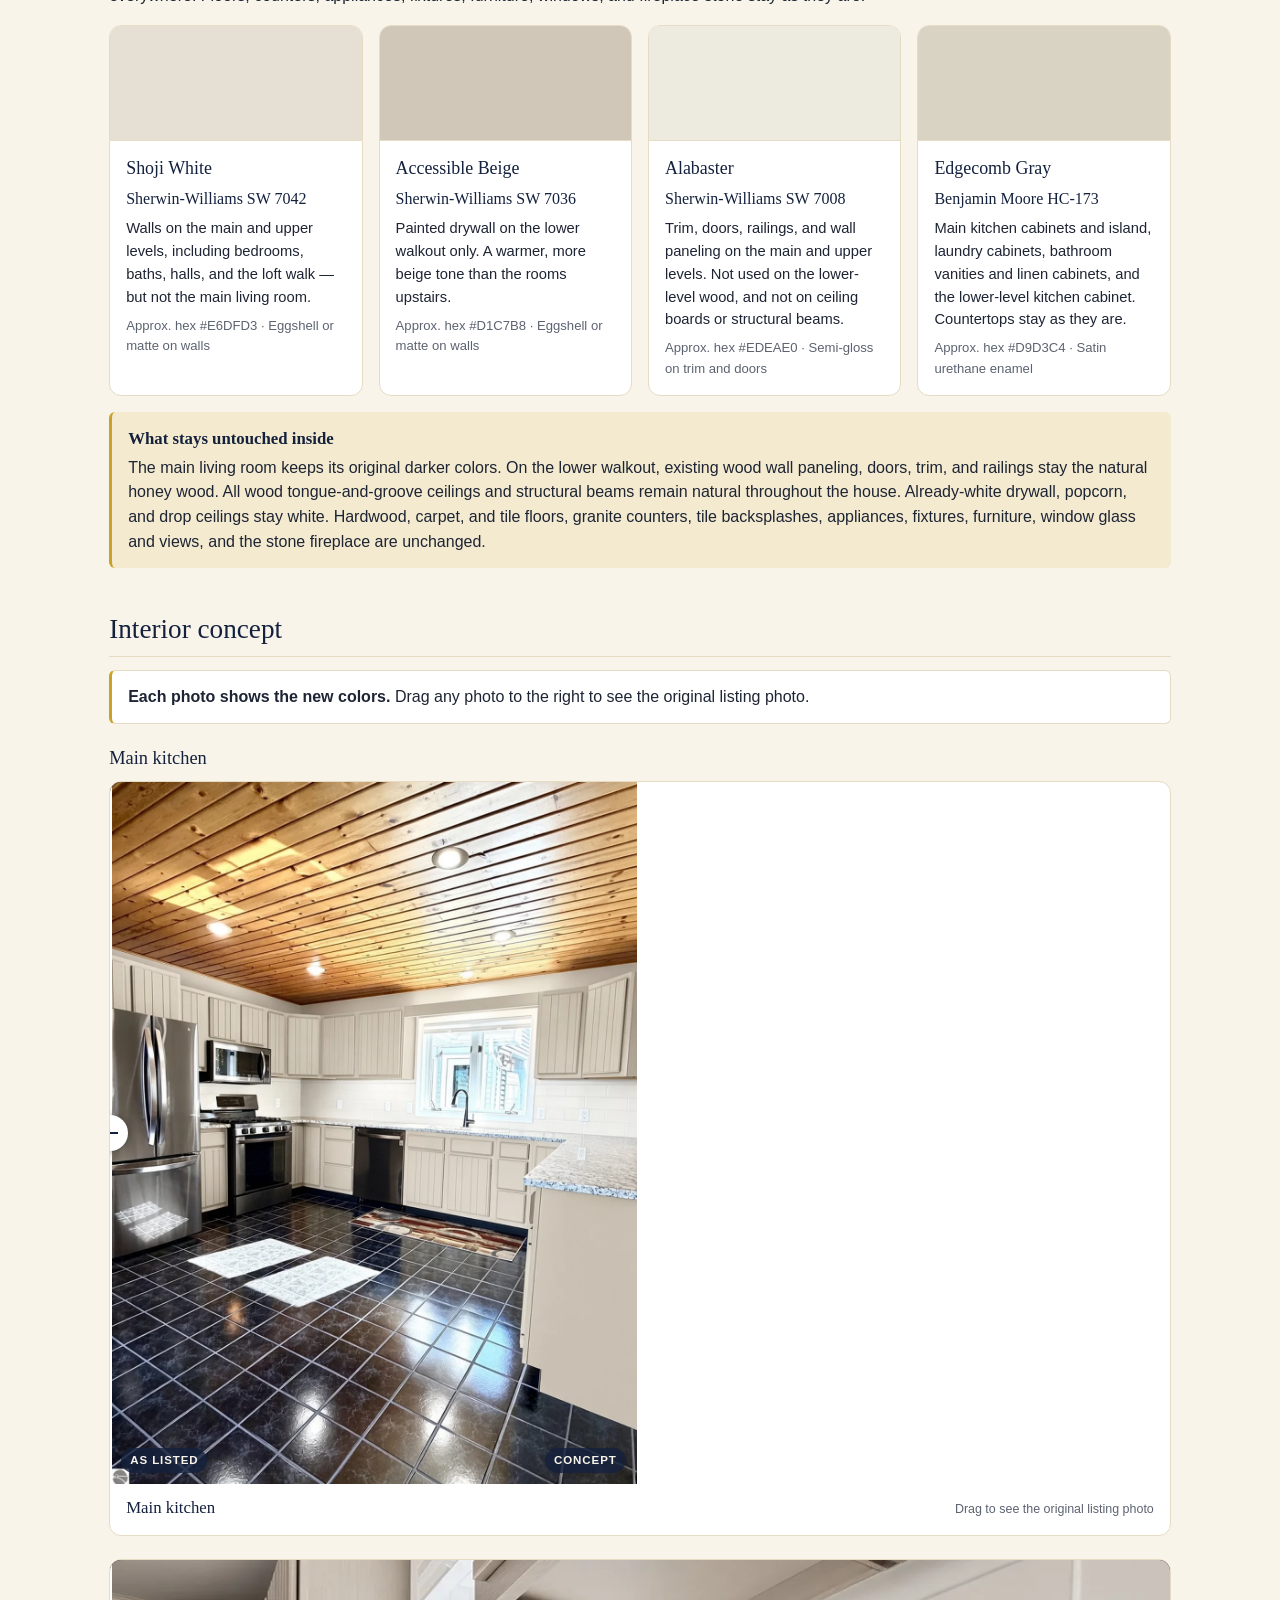
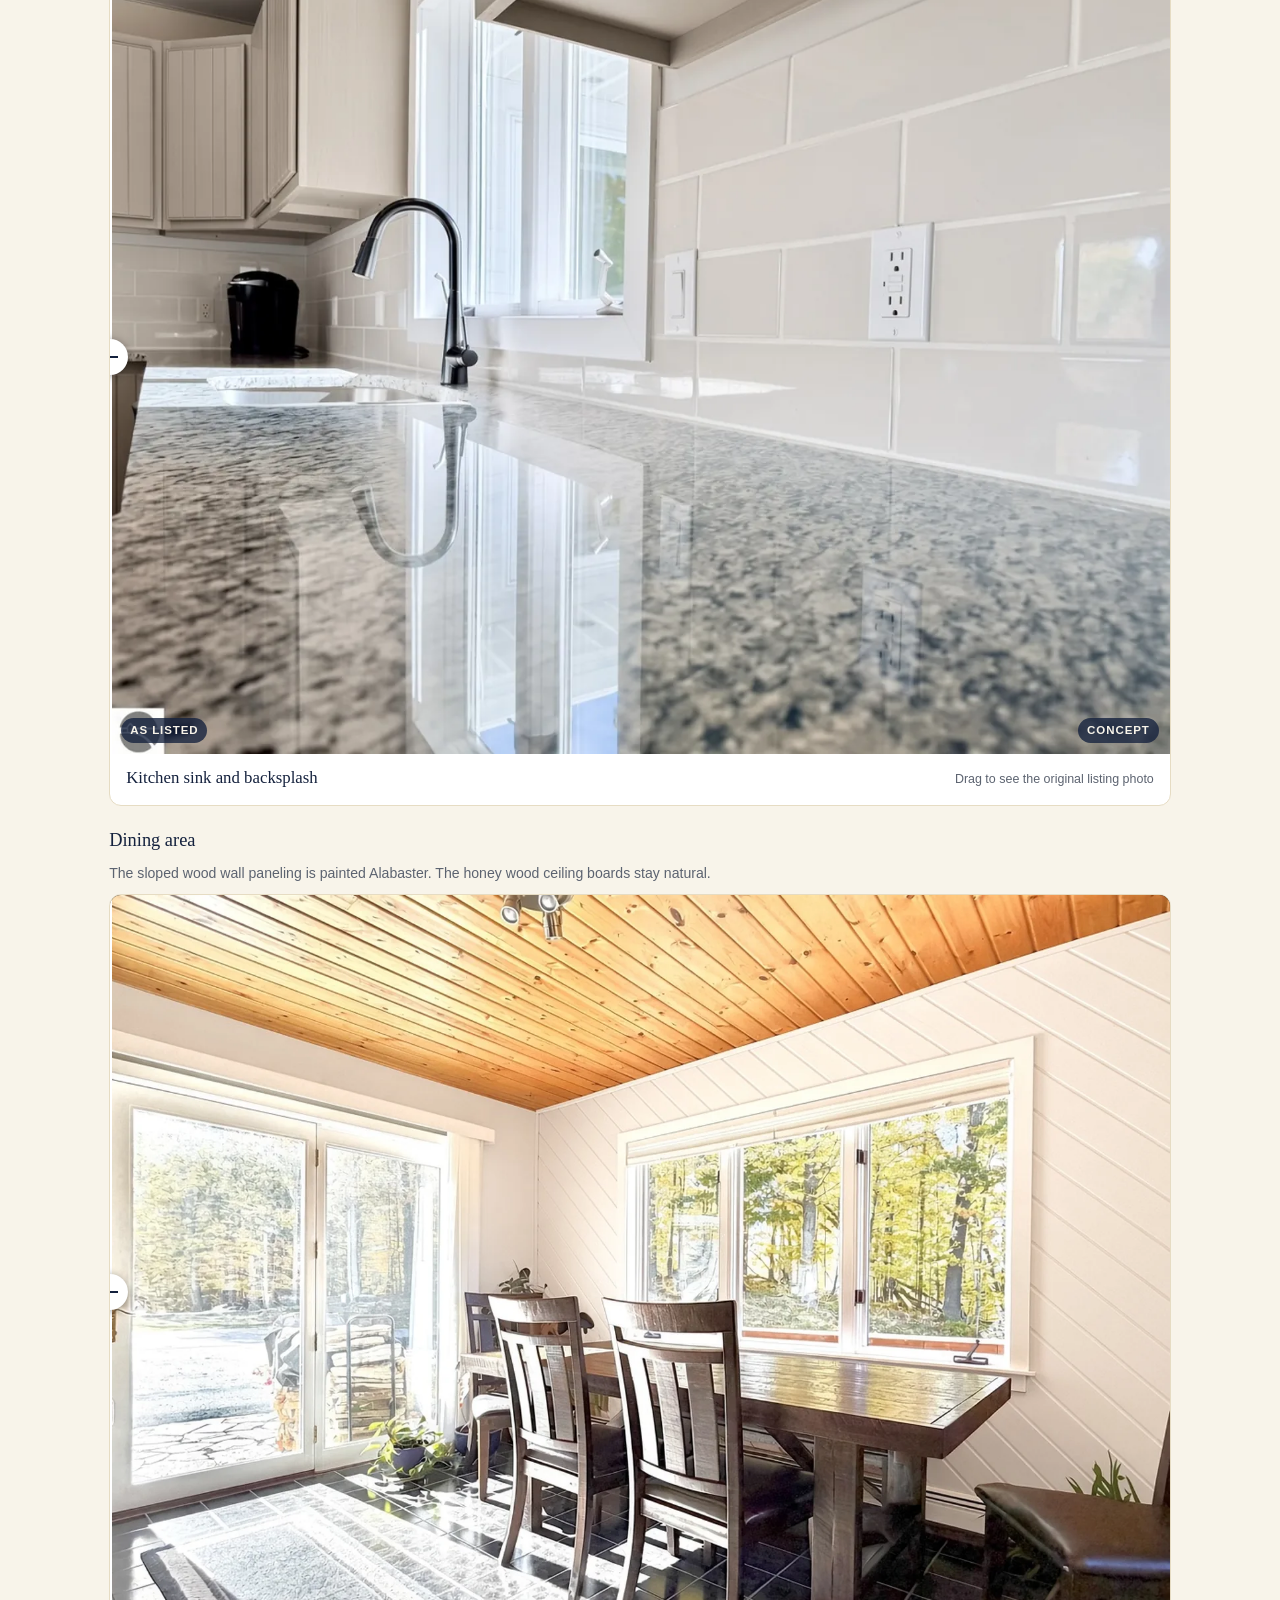
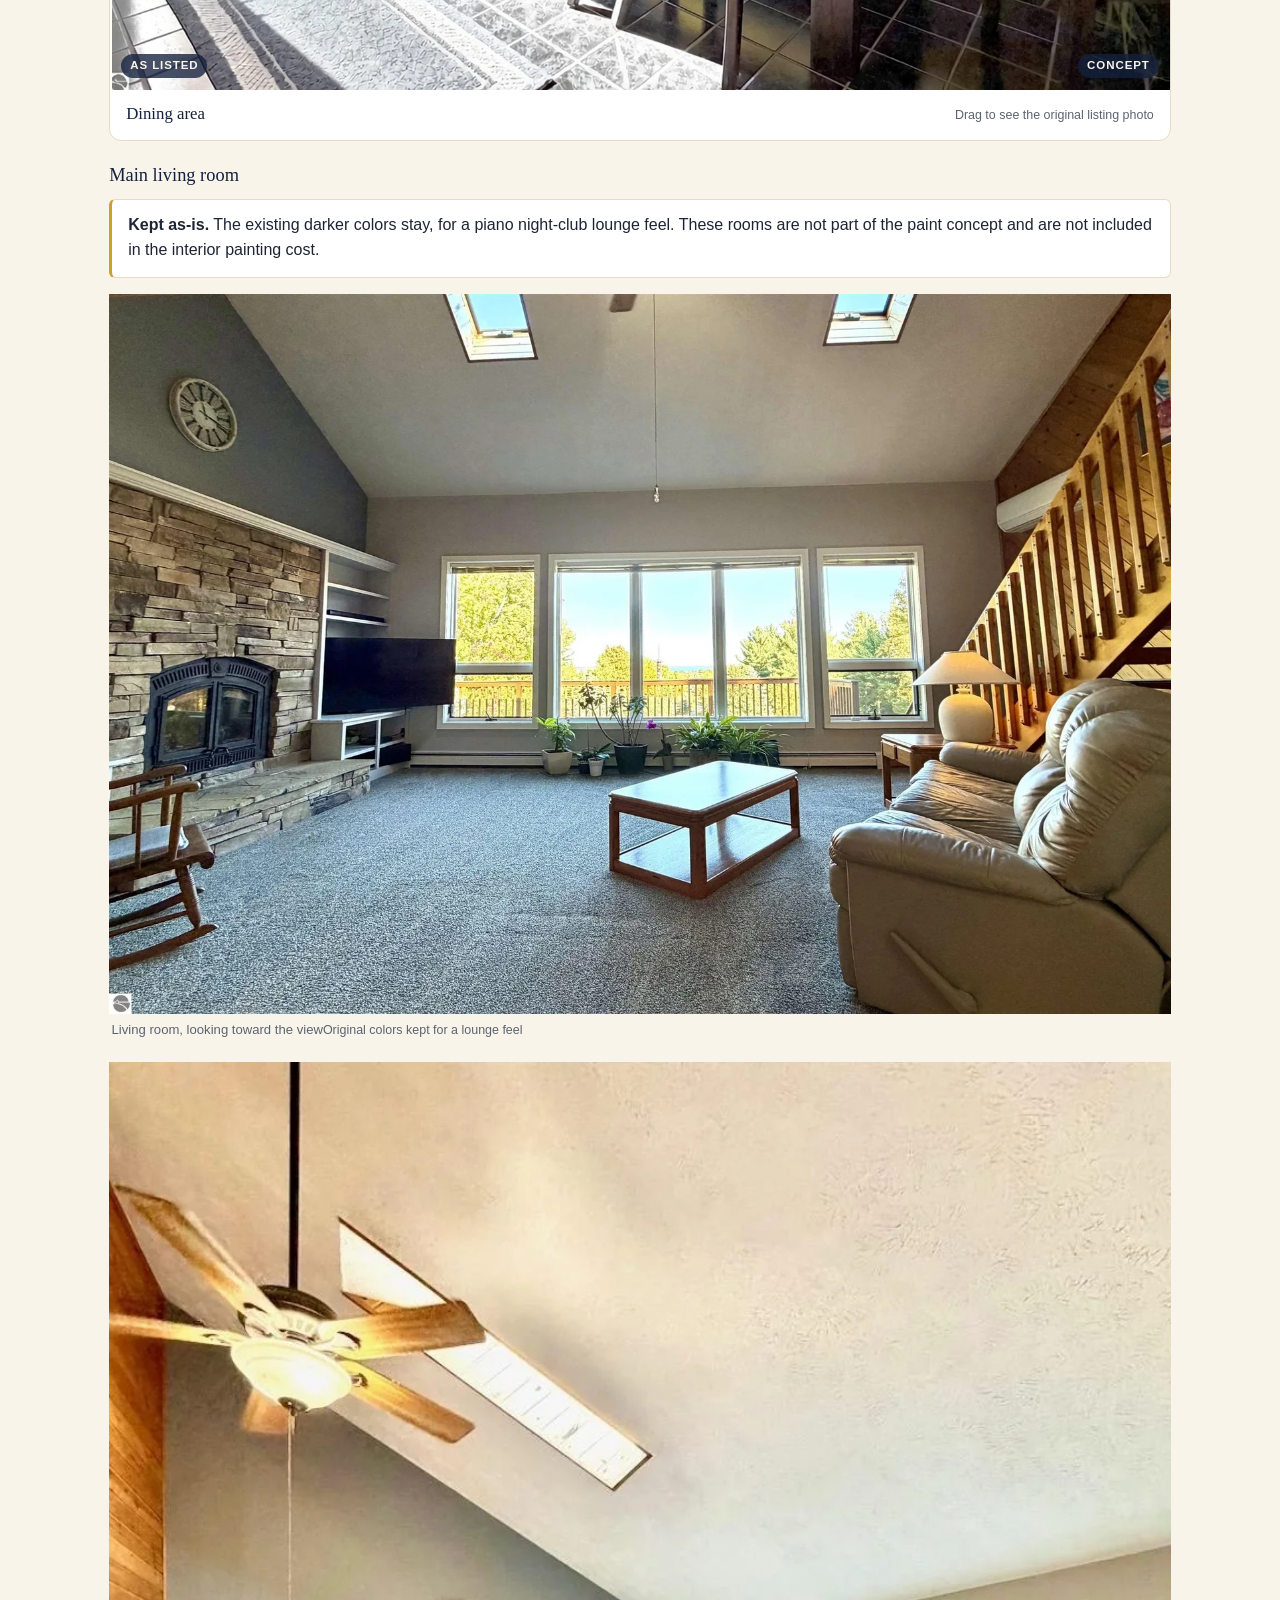
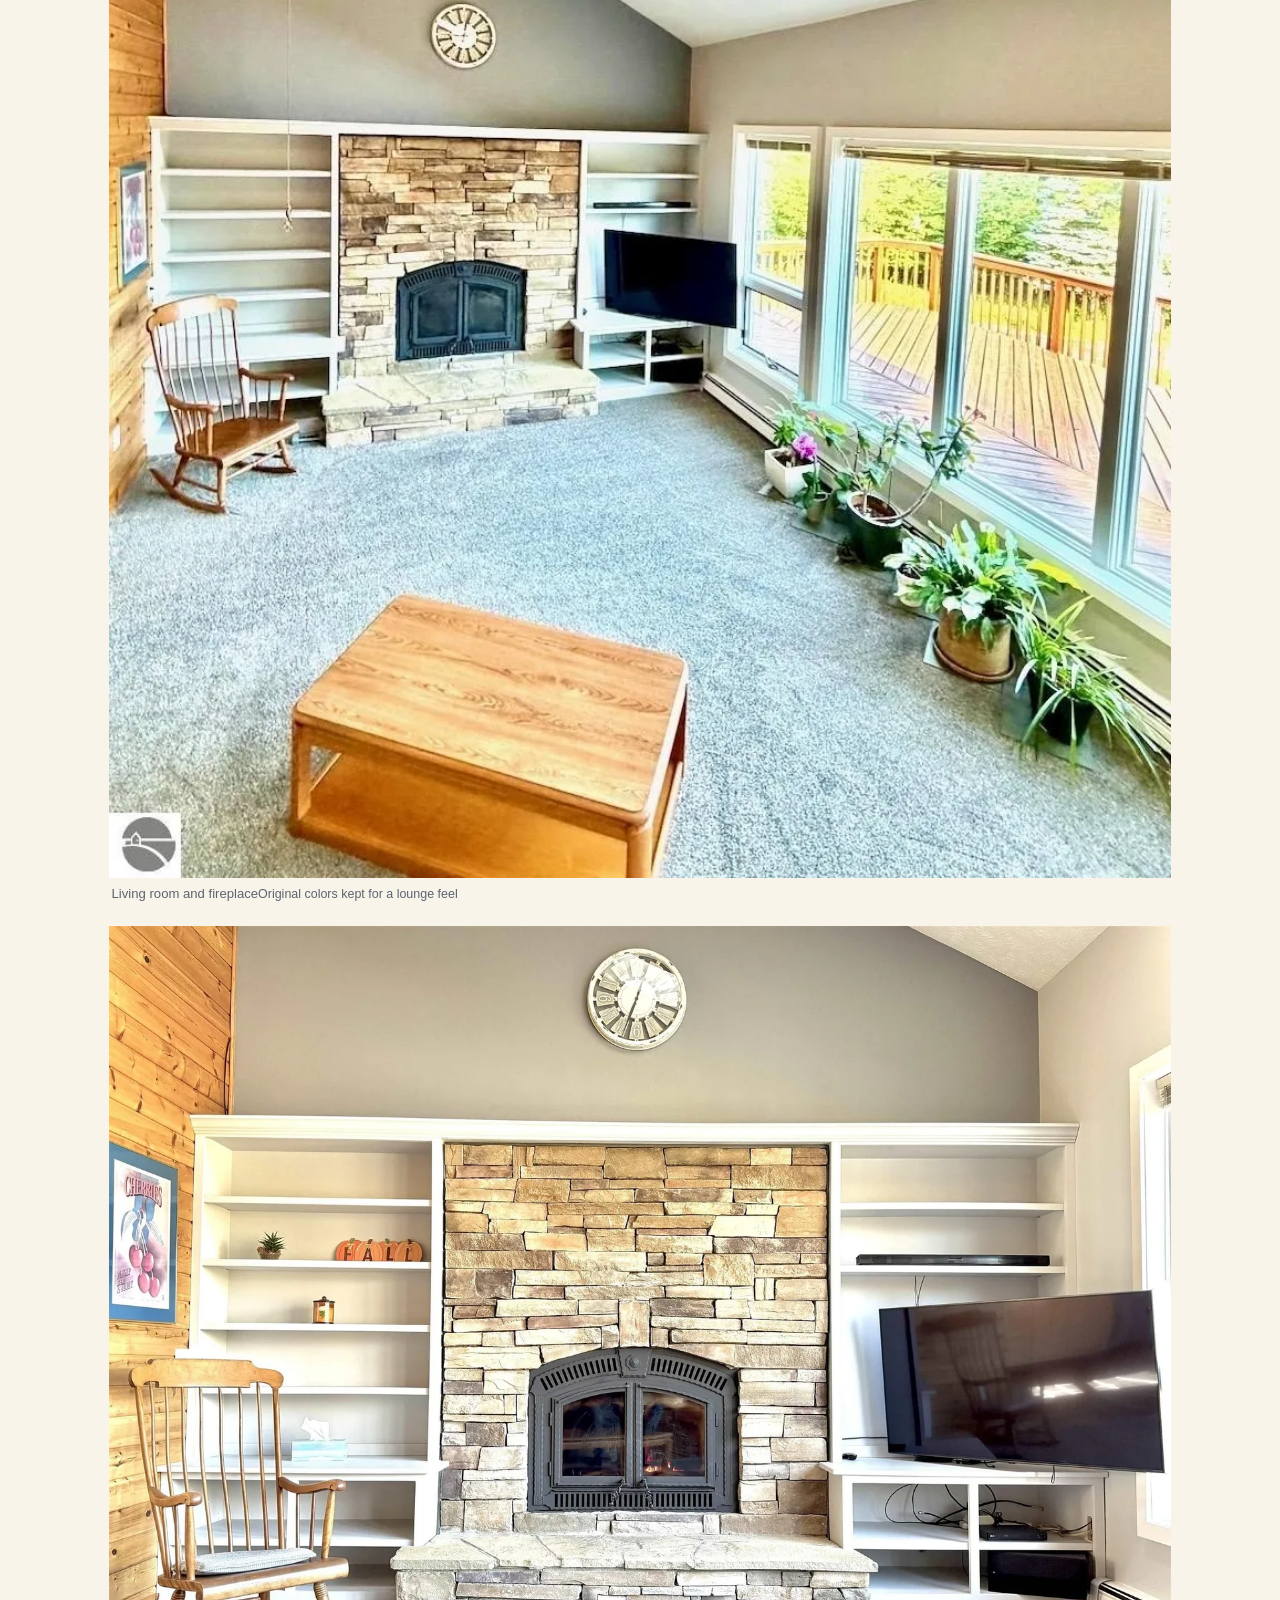
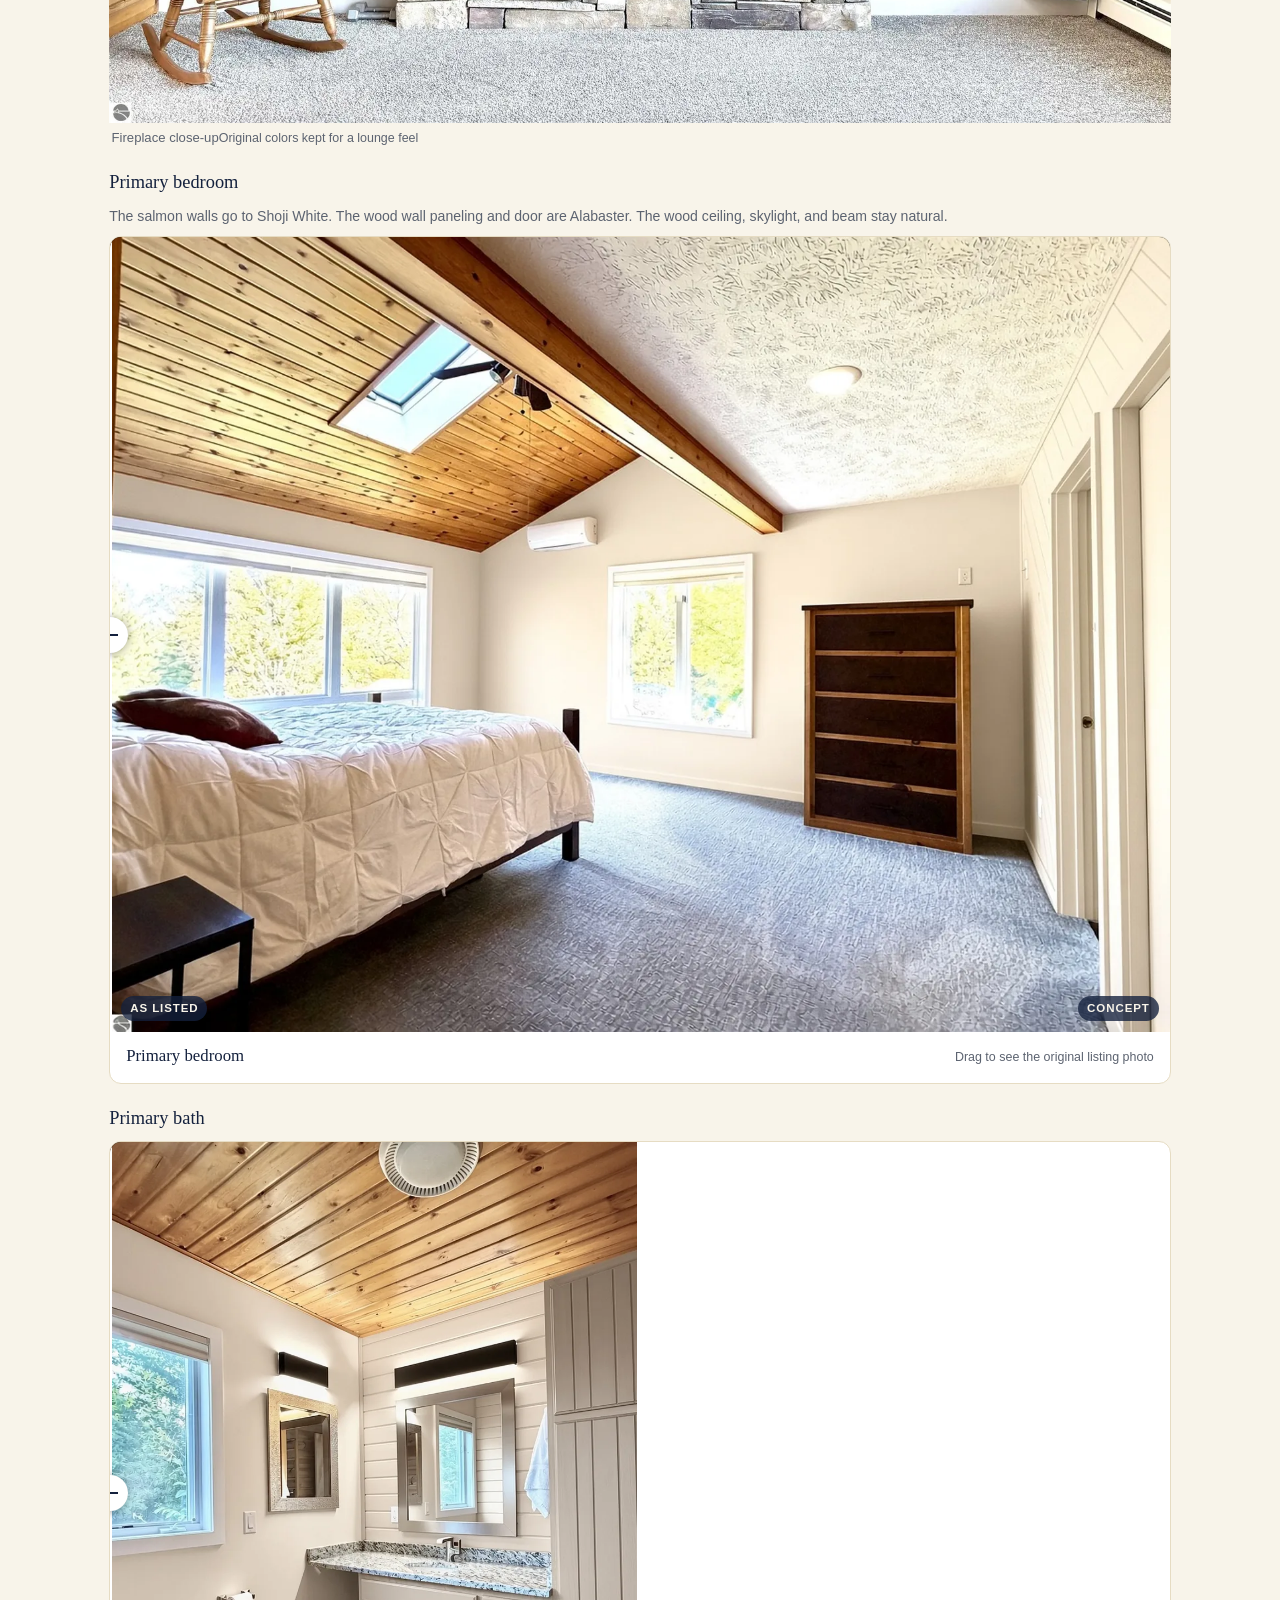
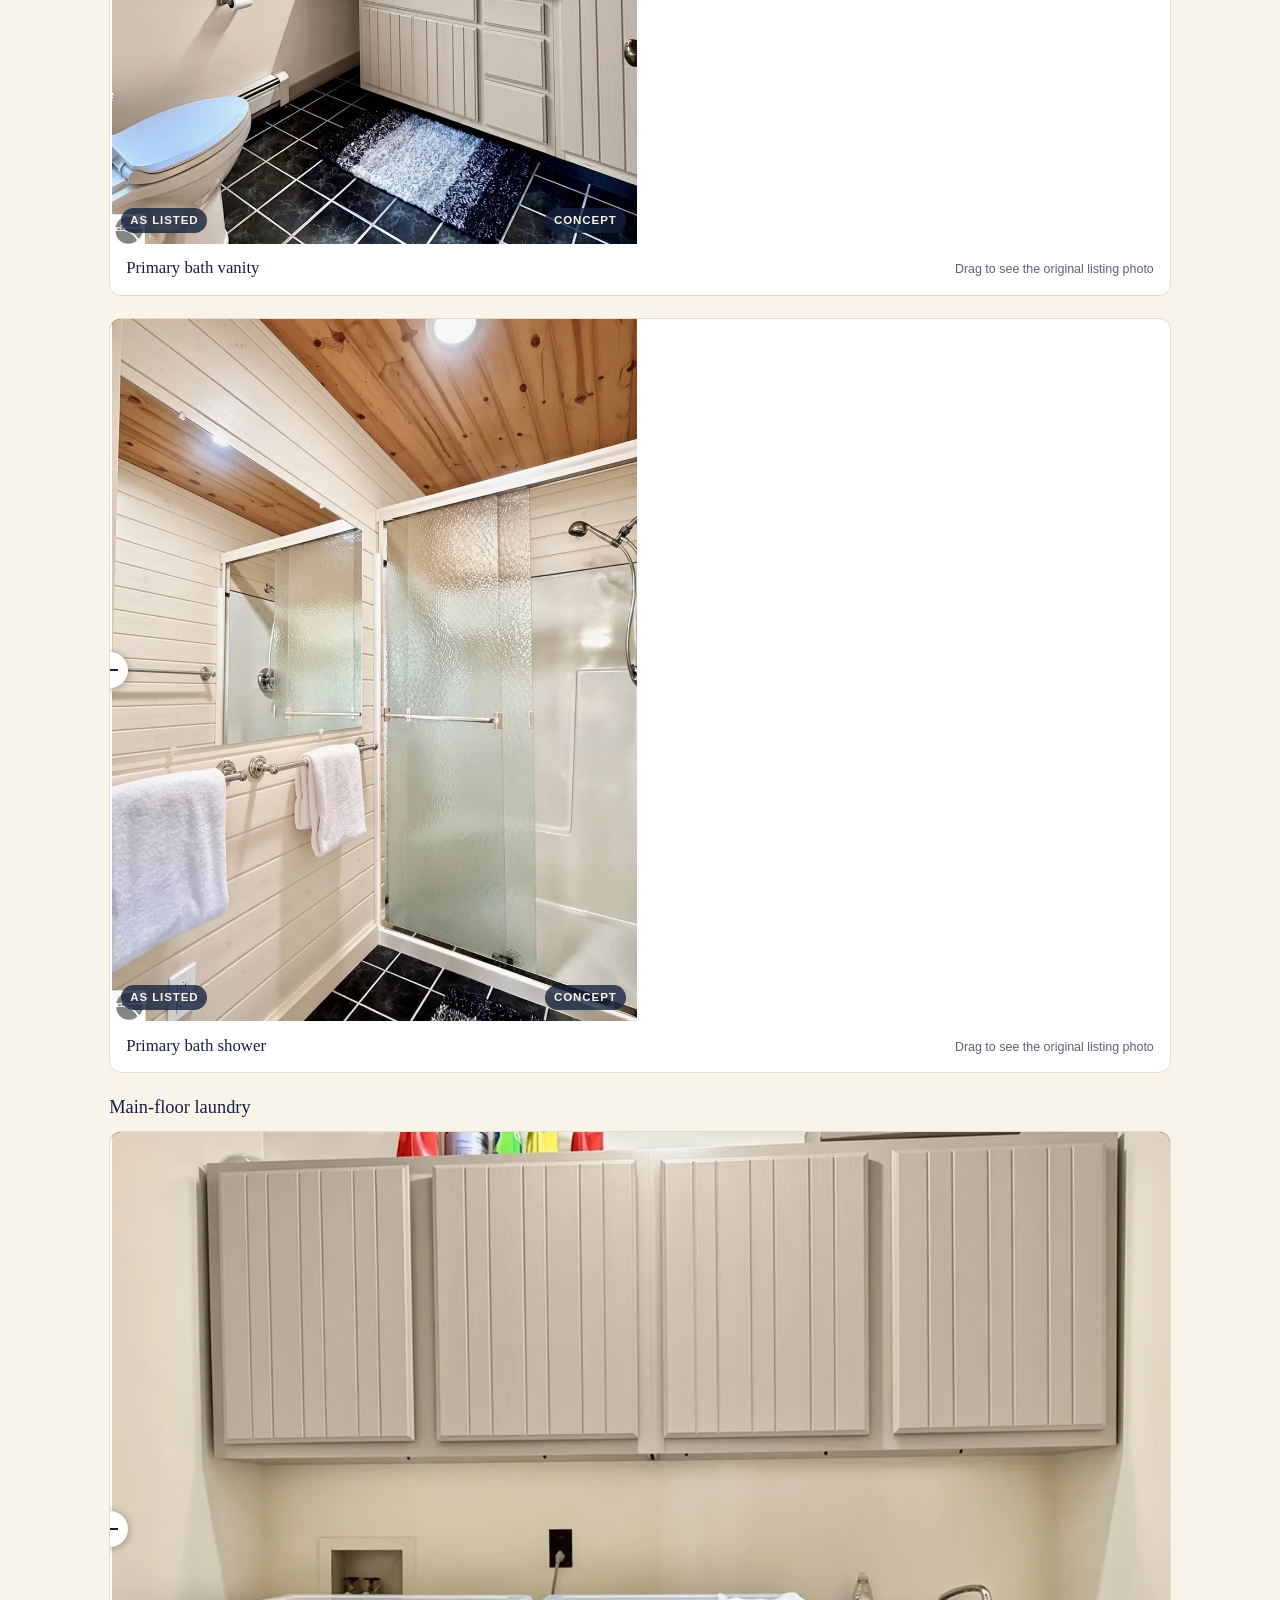
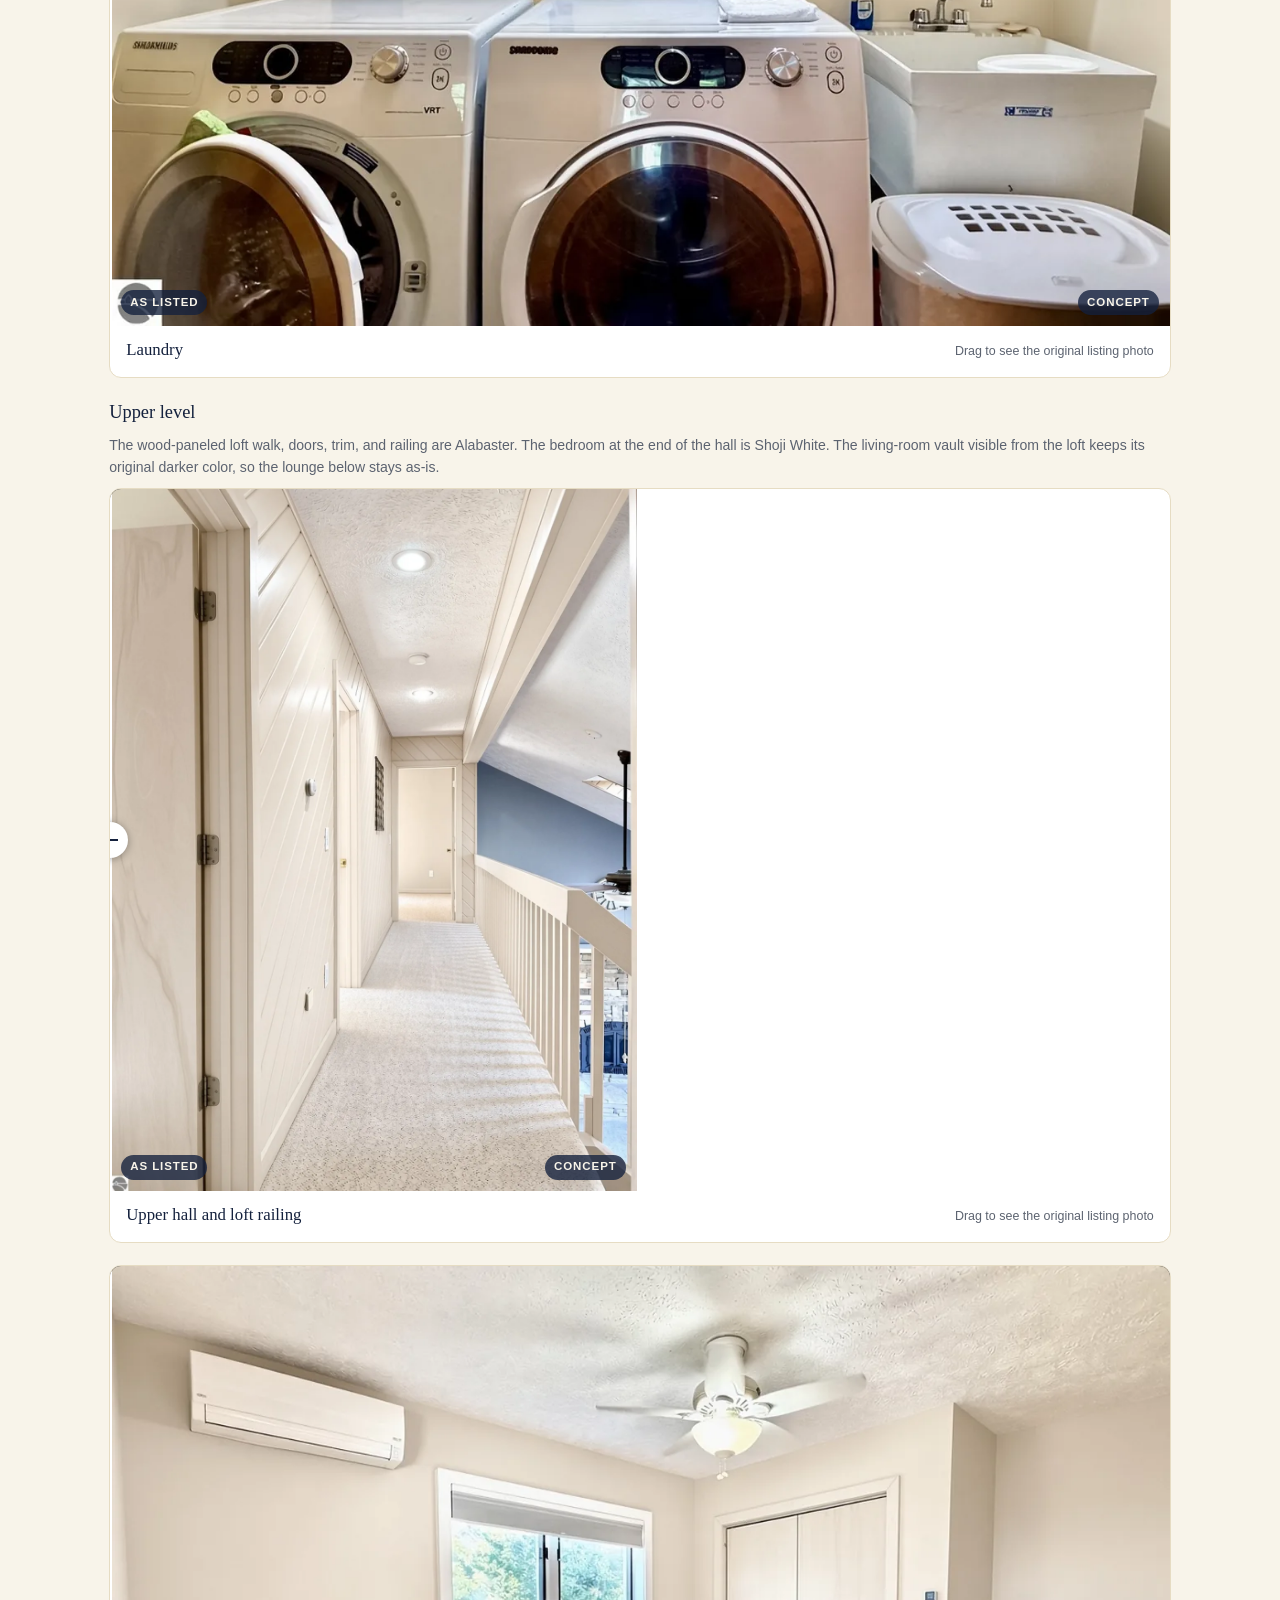
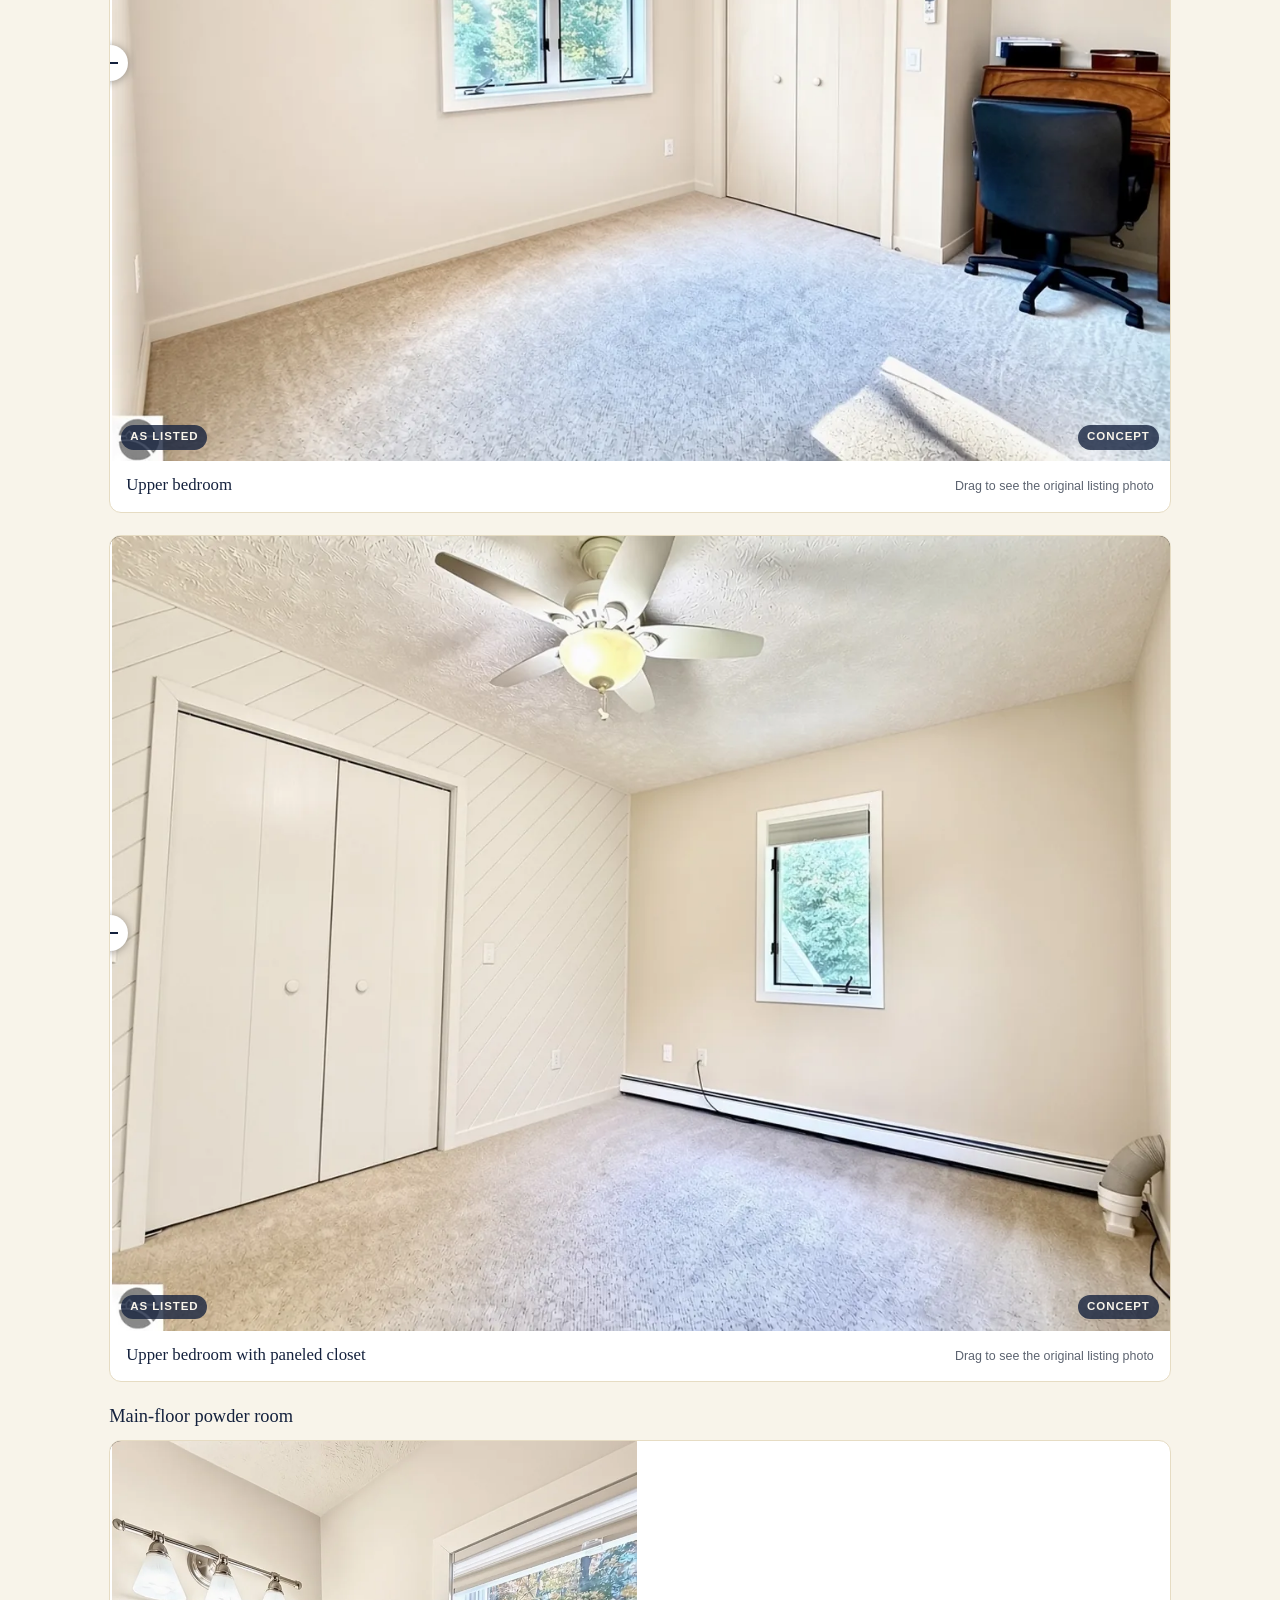
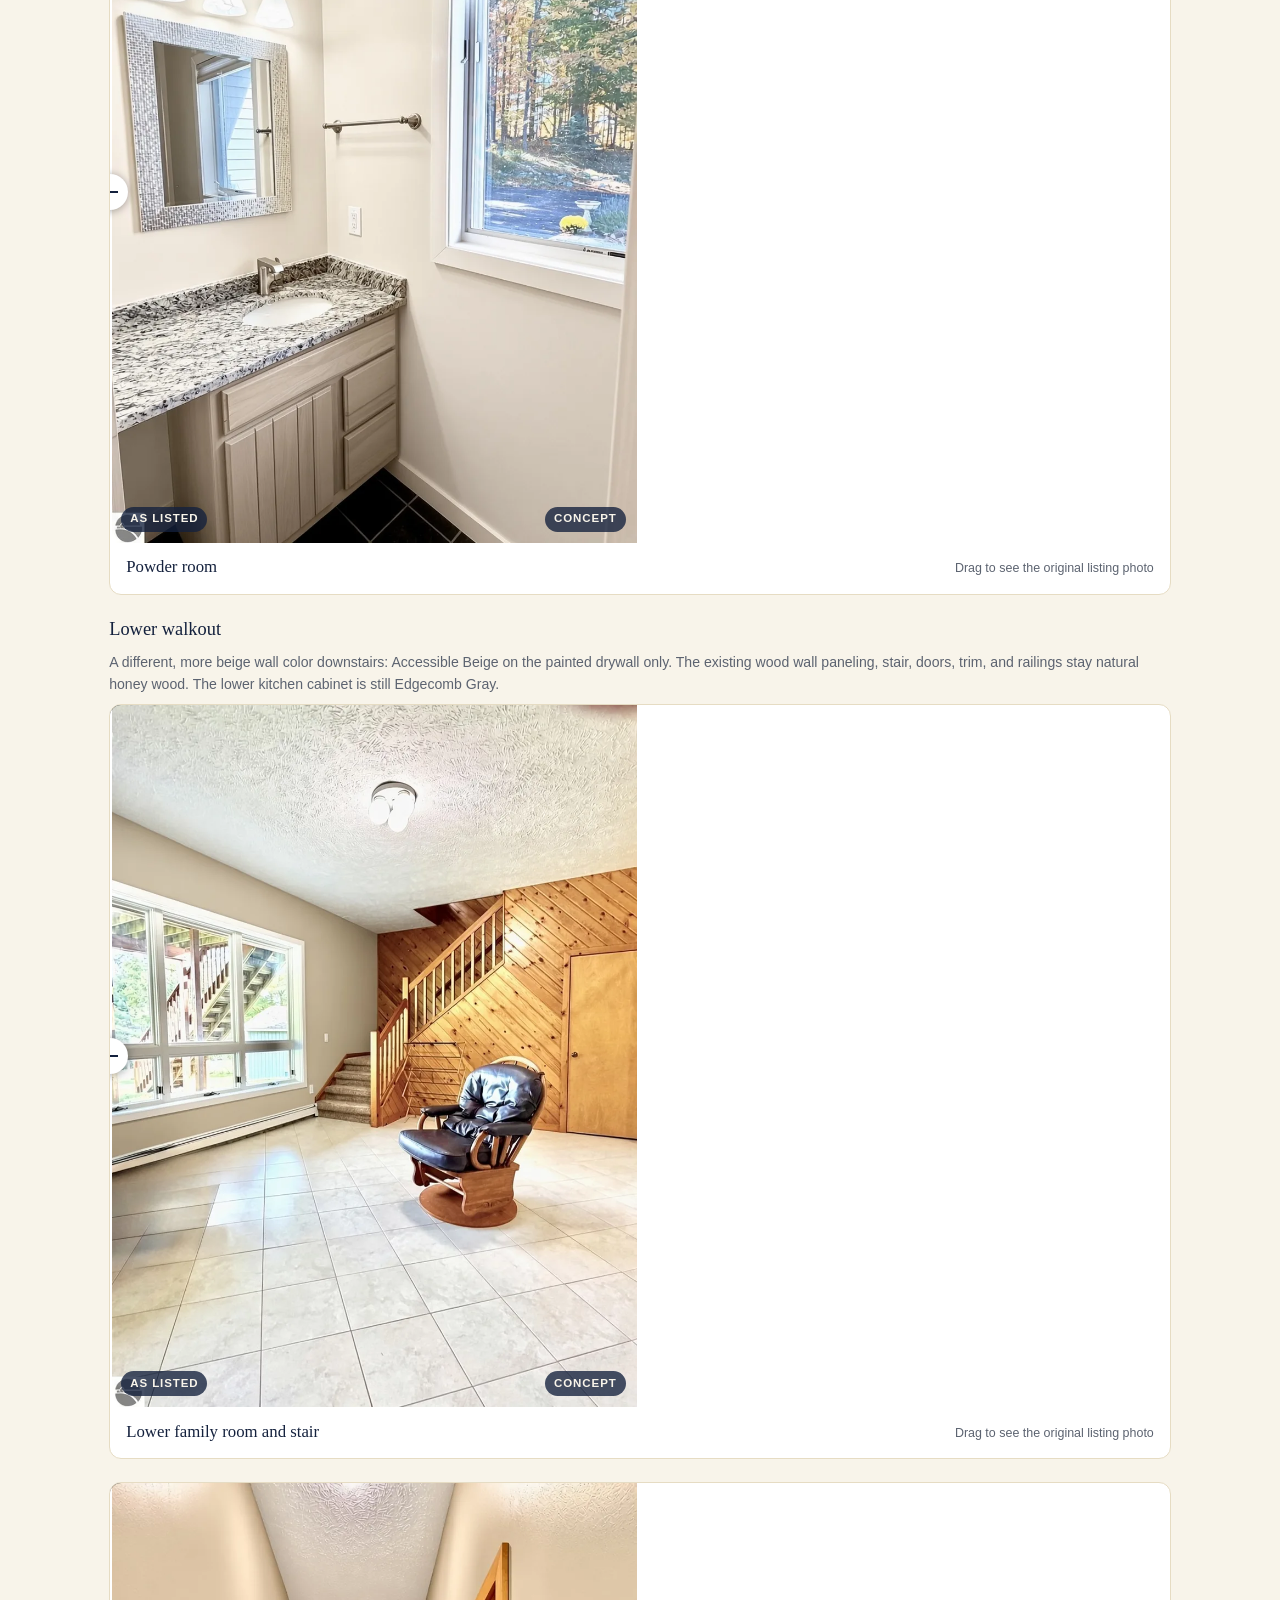
==== commit 9bb3d2c3: "Downsize the Deal Rd cottage to a 2 bed / 2 bath modular Verify the pad northeast of the front barn," ====
--- a/paint-concept/index.html
+++ b/paint-concept/index.html
@@ -4,7 +4,7 @@
   <meta charset="utf-8">
   <meta name="viewport" content="width=device-width, initial-scale=1">
   <title>10746 E Deal Rd — paint and cottage concept</title>
-  <meta name="description" content="Paint and cottage concept for 10746 E Deal Road in Williamsburg, Michigan: Shoji White on the main and upper levels, a beige lower walkout with natural wood paneling, the living room kept as-is, a country-modern exterior that keeps the existing roof, and a prefab cottage on the east land.">
+  <meta name="description" content="Paint and cottage concept for 10746 E Deal Road in Williamsburg, Michigan: Shoji White on the main and upper levels, a beige lower walkout with natural wood paneling, the living room kept as-is, a country-modern exterior that keeps the existing roof, and a 2 bed / 2 bath, 1,040 sf modular cottage northeast of the front barn.">
   <link rel="stylesheet" href="style.css">
 </head>
 <body>
@@ -33,7 +33,7 @@
 </nav>
 
 <main>
-  <p class="lede">A paint and cottage concept for 10746 E Deal Road. On the main and upper levels, walls are Sherwin-Williams Shoji White, and trim, doors, railings, and wall paneling are Alabaster — except the main living room, which stays in its original darker colors for a piano night-club lounge feel. The lower walkout uses a warmer beige, Accessible Beige, on the drywall only; the existing wood paneling, doors, trim, and railings downstairs stay natural. Kitchen and bath cabinets are Benjamin Moore Edgecomb Gray. Natural wood ceilings and beams stay as they are throughout. Outside is a country-modern scheme: Alabaster siding, Tricorn Black trim, and Iron Ore railings, with the existing 2019 roof kept. A prefab cottage of about 1,200–1,500 square feet is shown on the east land, northeast of the front barn and off the electric-line corridor, with its own driveway, a walking trail to the main house, and the north barn and existing trees helping to screen it from parts of the house. Every painted photo below opens on the new colors. Drag any of those photos to see the original listing shot. These are visualizations, not a contractor proposal.</p>
+  <p class="lede">A paint and cottage concept for 10746 E Deal Road. On the main and upper levels, walls are Sherwin-Williams Shoji White, and trim, doors, railings, and wall paneling are Alabaster — except the main living room, which stays in its original darker colors for a piano night-club lounge feel. The lower walkout uses a warmer beige, Accessible Beige, on the drywall only; the existing wood paneling, doors, trim, and railings downstairs stay natural. Kitchen and bath cabinets are Benjamin Moore Edgecomb Gray. Natural wood ceilings and beams stay as they are throughout. Outside is a country-modern scheme: Alabaster siding, Tricorn Black trim, and Iron Ore railings, with the existing 2019 roof kept. A 2 bedroom, 2 bath modular cottage of about 1,040 square feet is shown on the east land, northeast of the front barn and off the electric-line corridor, with its long axis running north–south so the porch faces the lake, a two-car parking pad on the west side, its own driveway, a walking trail to the main house, and the north barn and existing trees helping to screen it from parts of the house. Every painted photo below opens on the new colors. Drag any of those photos to see the original listing shot. These are visualizations, not a contractor proposal.</p>
 
   <section id="listing">
     <h2>The house</h2>
@@ -568,42 +568,60 @@
 
   <section id="cottage">
     <h2>Cottage on the east land</h2>
-    <p>A 1,200–1,500 square-foot prefab cottage is shown on the east land, one of the three existing parcels. The recommended placement is <strong>northeast of the front (north) barn</strong>, toward Elk Lake and well off the electric-line corridor that crosses the south field. An earlier concept sat just southeast of the south barn; that open field is the cleared power-line corridor, so that pad is not used. The new site is close enough for a short walk, with the north barn and existing trees helping to screen the cottage from parts of the main house. It gets its own driveway — a new gravel spur of about 190 feet off the existing drive north of the house, at a grade of about 5%, under a 10% target — so it does not share the house parking loop. A walking trail, kept off the driveway, runs from the east deck through the trees to the cottage. The long axis runs east–west, with the porch and main windows facing north / north-northwest toward Elk Lake, and south windows for sun. These drawings are concepts, not a survey, and permits would be required. A full <a href="../topo/">topo and siting review</a> of all three parcels is on this site.</p>
-
-    <div class="note"><strong>These are concepts.</strong> Placement is approximate. The site plan is not a survey, and the rendered views are visualizations of a recommended Michigan modular cottage in the same country-modern palette as the house: Alabaster body and Tricorn Black trim.</div>
+    <p>A <strong>2 bedroom, 2 bath</strong> Michigan modular cottage of about 1,040 square feet is shown on the east land, one of the three existing parcels. It has a kitchen, a living room, a utility / laundry room, and a two-car parking pad outside. The recommended placement is <strong>northeast of the front (north) barn</strong>, toward Elk Lake and well off the electric-line corridor that crosses the south field. An earlier concept sat just southeast of the south barn; that open field is the cleared power-line corridor, so that pad is not used.</p>
+    <p>Placement was re-checked against the aerial, the parcel lines, and the listing photos of the house and both barns. The pad is on the east land, about 180 feet northeast of the front barn and about 280 feet from the house. The cottage’s long axis runs <strong>north–south</strong> so the catalog porch on the living-room end faces north / north-northwest toward Elk Lake. Bedrooms face south, toward the front barn. The front door and the two-car parking pad face west, toward a new gravel driveway spur of about 190 feet (about a 5% grade) and the front barn. A walking trail, kept off the driveway, runs from the east deck through the trees to the cottage. The north barn and existing trees help screen the cottage from parts of the main house; bare-earth line-of-sight from the decks is still open, so keep and add plantings. These drawings are concepts, not a survey, and permits would be required. A full <a href="../topo/">topo and siting review</a> of all three parcels is on this site.</p>
+
+    <div class="note"><strong>These are concepts.</strong> Placement is approximate. The site plan is not a survey, and the rendered views are visualizations of a recommended Michigan modular cottage in the same country-modern palette as the house concept: Alabaster body and Tricorn Black trim. In the relationship views, the existing house and barns are shown as they look in the listing photos, not in the painted scheme.</div>
 
     <div class="print-keep">
     <h3>Site plan in relation to the main house</h3>
     <figure class="concept-shot site-plan">
-      <img src="img/cottage-site-plan-concept.webp" alt="Concept site plan of the three parcels, showing the main house, a prefab cottage on the east land, a cottage driveway, a walking trail, and screening" width="1249" height="1800">
-      <figcaption>CONCEPT · annotated aerial of the three parcels. The cottage sits on the east land, northeast of the front barn, with its own driveway, a walking trail to the main house, and barn-and-tree screening. The south electric-line corridor is marked, and the previous south pad is not used. Approximate, not a survey.</figcaption>
+      <img src="img/cottage-site-plan-concept.webp" alt="Concept site plan of the three parcels, showing the main house, both barns, and a 2 bed 2 bath prefab cottage on the east land northeast of the front barn, with a north porch, west parking pad, a cottage driveway, a walking trail, and the electric-line corridor" width="1249" height="1800">
+      <figcaption>CONCEPT · annotated aerial of the three parcels. The cottage sits on the east land, northeast of the front barn. The long axis runs north–south, with the porch on the north end facing the lake and a two-car parking pad on the west side. The south electric-line corridor is marked, and the previous south pad is not used. Approximate, not a survey.</figcaption>
     </figure>
     </div>
 
-    <h3>Concept views</h3>
-    <div class="grounds grounds-3">
-      <figure class="concept-shot">
-        <img src="img/cottage-and-house-relationship-concept.webp" alt="Concept rendering of the prefab cottage on the east land, with the main house visible beyond a tree screen" width="1152" height="864">
-        <figcaption>CONCEPT · cottage northeast of the front barn, with the main house beyond, for scale. The north barn and existing trees help screen the two buildings at ground level.</figcaption>
+    <h3>Recommended modular: Rochester American R31-26</h3>
+    <p>The right product for this site is a <strong>Michigan state-code modular</strong> of about 900–1,200 square feet, 2 bedrooms and 2 baths, set on a permanent foundation. Modular homes are built to the same codes as a site-built house. Two local dealers that serve Grand Traverse County are Pine Grove Homes in Traverse City (231-947-6561) and Little Valley Homes in Cadillac (231-775-8102). Pine Grove already sells Rochester 26-foot ranch modulars.</p>
+    <p>The plan used for the footprint and concept views is the <a href="https://www.rochesterhomesinc.com/floor-plans">Rochester Homes American R31-26</a>: 26′2″ × 40′0″, 1,040 square feet, 2 bed / 2 bath, with a kitchen, living room, and a utility / laundry room. An optional 8-foot covered porch sits on the living-room short end — that is why the cottage is turned north–south, so the porch faces the lake. The front door is on a long wall; here that door and the parking pad face west. Confirm a current package price with the dealer; a home-only package in this size typically runs about $120,000–$200,000 depending on finishes. A slightly larger alternate is the Jefferson R34-26 (26′2″ × 44′, 1,144 sf, 2 bed / 2 bath). Little Valley’s Cozy Cabin, a Ritz-Craft modular, is 2 bed / 2 bath and 1,297 square feet, a bit over this size band. Other dealer pages for the R31-26 include <a href="https://modularhomesmi.com/floor-plans/">Modular Homes of Michigan</a> and <a href="https://www.thorneshomes.com/houses/american-r31-26/">Thorne’s Homes</a>.</p>
+    <figure class="concept-shot floorplan-shot">
+      <img src="img/american-r31-26-floorplan.webp" alt="Factory floor plan for the Rochester Homes American R31-26, a 2 bedroom 2 bath ranch of 1,040 square feet with a utility room and an optional porch on the living-room end" width="600" height="478">
+      <figcaption>American R31-26 floor plan, from Rochester Homes. 26′2″ × 40′0″, 1,040 sf, 2 bed / 2 bath, utility / laundry, kitchen, and living room. The optional 8-foot porch is on the living-room end, which faces the lake in this concept.</figcaption>
+    </figure>
+    <p>Amazon does sell prefab structures, including a two-level foldable house listed at $42,000 (ASIN B0HPLG8CF7). That listing’s own floor area is about 409 square feet, and it does not state HUD or Michigan modular approval. Shipping copy on the listing describes export to Latin America. It is unlikely to be permitted as a dwelling in Whitewater Township and is not recommended here. Other Amazon “1,200–5,000 sf villa” prices could not be verified, and at least one steel “modular house” at about $20,000 is a framing kit, not a finished home.</p>
+    <p>A HUD-code manufactured home can be cheaper, but many models in this size band use a different code, which can affect financing and resale. Use that path only if the township and a lender are comfortable with it.</p>
+
+    <h3>Concept views from the house, barns, and cottage</h3>
+    <p>These six views keep the house and both barns in their real listing materials — grey-blue siding, the existing roof, and the metal barns as they stand today. Only the cottage is shown in the Alabaster and black country-modern finish. Distances and tree cover are approximate; a few views open the lawn more than the real woods would, and the cottage may read a little closer than the planned 180–280 feet.</p>
+    <div class="gallery cottage-gallery">
+      <figure>
+        <img src="img/cottage-from-south-aerial-concept.webp" alt="Concept drone view from the south looking north, showing the house, the south barn in the foreground, the front barn to the east of the house, and the cottage farther northeast" width="1152" height="864">
+        <figcaption>CONCEPT · from the south, looking north: the house, both barns, and the cottage to the northeast. The front (vehicle) barn is east of the house; the south (gym) barn is in the foreground.</figcaption>
       </figure>
-      <figure class="concept-shot">
-        <img src="img/cottage-in-clearing-concept.webp" alt="Concept rendering of an Alabaster and black prefab cottage in a clearing on the east land" width="1152" height="864">
-        <figcaption>CONCEPT · a roughly 1,400 sf country-modern modular cottage in a modest clearing on the east land, northeast of the front barn. Alabaster body and Tricorn Black trim, with its own gravel parking spur.</figcaption>
+      <figure>
+        <img src="img/cottage-from-east-deck-concept.webp" alt="Concept view from the main house east deck looking toward the cottage, with the front barn and pines in between" width="1152" height="864">
+        <figcaption>CONCEPT · from the east deck, looking toward the cottage. The front barn and existing trees do the screening.</figcaption>
       </figure>
-      <figure class="concept-shot">
-        <img src="img/cottage-lake-view-concept.webp" alt="Concept rendering of the view toward Elk Lake from the cottage porch" width="1152" height="864">
-        <figcaption>CONCEPT · view toward Elk Lake from the cottage porch. The real view will depend on trees and should be confirmed on the ground.</figcaption>
+      <figure>
+        <img src="img/cottage-from-porch-lake-concept.webp" alt="Concept view from the cottage porch looking north toward a tree-framed sliver of Elk Lake" width="1152" height="864">
+        <figcaption>CONCEPT · from the cottage porch, looking toward Elk Lake. The real view will depend on trees and should be confirmed on the ground, preferably leaf-off.</figcaption>
       </figure>
-    </div>
-
-    <h3>Recommended prefab: a Michigan modular, not the Amazon foldable</h3>
-    <p>The right product for this site is a <strong>Michigan state-code modular</strong> of about 1,200–1,530 square feet, 3 bedrooms and 2 baths, set on a permanent foundation. Modular homes are built to the same codes as a site-built house. Two local dealers that serve Grand Traverse County are Pine Grove Homes in Traverse City (231-947-6561) and Little Valley Homes in Cadillac (231-775-8102).</p>
-    <p>A concrete example is Pine Grove’s lot model PG #8: a Redman / Summit Michigan State Code Modular, 26′8″ × 52′, 1,387 square feet, 3 bed / 2 bath. The country-modern concept images use that scale, with an Alabaster body and Tricorn Black trim. Confirm a current package price with the dealer; a home-only package in this size typically runs about $160,000–$270,000 depending on finishes.</p>
-    <p>Amazon does sell prefab structures, including a two-level foldable house listed at $42,000 (ASIN B0HPLG8CF7). That listing’s own floor area is about 409 square feet — not 1,200–1,500 — and it does not state HUD or Michigan modular approval. Shipping copy on the listing describes export to Latin America. It is unlikely to be permitted as a dwelling in Whitewater Township and is not recommended here. Other Amazon “1,200–5,000 sf villa” prices could not be verified, and at least one steel “modular house” at about $20,000 is a framing kit, not a finished home.</p>
-    <p>A HUD-code manufactured home can be cheaper, but many models in this size band sit under 1,200 square feet and use a different code, which can affect financing and resale. Use that path only if the township and a lender are comfortable with it.</p>
-
-    <h3>All-in cost, including site work</h3>
-    <p>Planning ranges for a 1,200–1,500 sf Michigan modular on the east land in 2026, with a crawl-space foundation, a new well and septic, electric and plumbing, a short gravel driveway, modest porch, and professional setting. These are not bids. A perc test, a dealer quote, and township confirmation will tighten the numbers. The east parcel does not have its own Deal Road frontage, so the cottage driveway is planned as a spur off the existing drive; confirm that access and utilities are allowed before spending on a foundation.</p>
+      <figure>
+        <img src="img/cottage-looking-back-concept.webp" alt="Concept view from the cottage looking back toward the front barn and the main house uphill" width="1152" height="864">
+        <figcaption>CONCEPT · from the cottage, looking back toward the front barn and the main house. The house sits uphill, to the southwest of the cottage.</figcaption>
+      </figure>
+      <figure>
+        <img src="img/cottage-arriving-driveway-concept.webp" alt="Concept view arriving at the cottage driveway and two-car parking pad, with the front barn in the background" width="1152" height="864">
+        <figcaption>CONCEPT · arriving on the cottage driveway and two-car parking pad, on the west side. The front door is on the west wall; the porch is on the north end, at left.</figcaption>
+      </figure>
+      <figure>
+        <img src="img/cottage-from-front-barn-concept.webp" alt="Concept view from the front barn looking northeast toward the cottage, with the north porch and west parking pad visible" width="1152" height="864">
+        <figcaption>CONCEPT · from the front barn, looking northeast toward the cottage. The porch is on the north end; parking is on the west side, toward the barn and drive.</figcaption>
+      </figure>
+    </div>
+
+    <h3>Planning cost, including site work</h3>
+    <p>Planning ranges for a 2 bed / 2 bath, 1,040 sf Michigan modular on the east land in 2026, with a crawl-space foundation, a new well and a septic sized for two bedrooms, electric and plumbing, a short gravel driveway and two-car parking pad, modest porch, and professional setting. These are not bids. A perc test, a dealer quote, and township confirmation will tighten the numbers. The east parcel does not have its own Deal Road frontage, so the cottage driveway is planned as a spur off the existing drive; confirm that access and utilities are allowed before spending on a foundation.</p>
     <div class="tw">
       <table>
         <thead>
@@ -617,21 +635,21 @@
         <tbody>
           <tr>
             <td>Home package (factory, delivery, and set)</td>
-            <td class="num">$160,000</td>
-            <td class="num">$210,000</td>
-            <td class="num">$270,000</td>
+            <td class="num">$120,000</td>
+            <td class="num">$155,000</td>
+            <td class="num">$200,000</td>
           </tr>
           <tr>
             <td>Foundation (crawl space)</td>
-            <td class="num">$18,000</td>
-            <td class="num">$26,000</td>
-            <td class="num">$40,000</td>
-          </tr>
-          <tr>
-            <td>New septic (conventional at the low and typical end; mound at the high end)</td>
-            <td class="num">$8,000</td>
-            <td class="num">$15,000</td>
-            <td class="num">$35,000</td>
+            <td class="num">$14,000</td>
+            <td class="num">$22,000</td>
+            <td class="num">$32,000</td>
+          </tr>
+          <tr>
+            <td>New septic sized for 2 bedrooms (conventional at the low and typical end; mound at the high end)</td>
+            <td class="num">$7,000</td>
+            <td class="num">$12,000</td>
+            <td class="num">$28,000</td>
           </tr>
           <tr>
             <td>Private well, pump, and tank</td>
@@ -641,27 +659,27 @@
           </tr>
           <tr>
             <td>Electric service and run</td>
+            <td class="num">$7,000</td>
+            <td class="num">$13,000</td>
+            <td class="num">$22,000</td>
+          </tr>
+          <tr>
+            <td>Plumbing hookups</td>
+            <td class="num">$4,000</td>
+            <td class="num">$7,000</td>
+            <td class="num">$10,000</td>
+          </tr>
+          <tr>
+            <td>Cottage driveway, about 190 ft of gravel, plus a two-car parking pad</td>
             <td class="num">$8,000</td>
-            <td class="num">$15,000</td>
-            <td class="num">$25,000</td>
-          </tr>
-          <tr>
-            <td>Plumbing hookups</td>
-            <td class="num">$5,000</td>
-            <td class="num">$8,000</td>
+            <td class="num">$14,000</td>
+            <td class="num">$22,000</td>
+          </tr>
+          <tr>
+            <td>Clearing, grading, and pad</td>
+            <td class="num">$6,000</td>
             <td class="num">$12,000</td>
-          </tr>
-          <tr>
-            <td>Cottage driveway, about 190 ft of gravel, plus parking</td>
-            <td class="num">$6,000</td>
-            <td class="num">$10,000</td>
-            <td class="num">$18,000</td>
-          </tr>
-          <tr>
-            <td>Clearing, grading, and pad</td>
-            <td class="num">$8,000</td>
-            <td class="num">$15,000</td>
-            <td class="num">$28,000</td>
+            <td class="num">$22,000</td>
           </tr>
           <tr>
             <td>Township and county permits</td>
@@ -671,26 +689,26 @@
           </tr>
           <tr>
             <td>Porch or deck, skirting, and finish connections</td>
-            <td class="num">$12,000</td>
+            <td class="num">$8,000</td>
+            <td class="num">$16,000</td>
+            <td class="num">$28,000</td>
+          </tr>
+          <tr>
+            <td>Contingency, about 12%</td>
             <td class="num">$22,000</td>
-            <td class="num">$40,000</td>
-          </tr>
-          <tr>
-            <td>Contingency, about 12%</td>
-            <td class="num">$28,000</td>
-            <td class="num">$40,000</td>
-            <td class="num">$60,000</td>
+            <td class="num">$32,000</td>
+            <td class="num">$47,000</td>
           </tr>
           <tr class="total">
-            <td>All-in, recommended modular cottage</td>
-            <td class="num">$265,000</td>
-            <td class="num">$380,000</td>
-            <td class="num">$555,000</td>
+            <td>Typical total, recommended 2 bed / 2 bath modular</td>
+            <td class="num">$207,000</td>
+            <td class="num">$300,000</td>
+            <td class="num">$437,000</td>
           </tr>
         </tbody>
       </table>
     </div>
-    <p class="muted">A perc test will decide whether a conventional septic is possible or whether a mound system is required. The typical column, about $380,000, is the planning number for a quality 1,400 sf modular with ordinary site conditions. Confirm zoning, access, well, and septic with Whitewater Township and Grand Traverse County Environmental Health before bidding the work.</p>
+    <p class="muted">A perc test will decide whether a conventional septic is possible or whether a mound system is required. The typical column, about $300,000, is the planning number for a quality 1,040 sf modular with ordinary site conditions. Confirm zoning, access, well, and septic with Whitewater Township and Grand Traverse County Environmental Health before bidding the work. Home-package prices should be confirmed with Pine Grove or another Rochester dealer; no current posted base price for the R31-26 was found.</p>
   </section>
 
 
--- a/paint-concept/style.css
+++ b/paint-concept/style.css
@@ -429,3 +429,19 @@
   .print-keep { break-inside: avoid; break-before: page; page-break-inside: avoid; page-break-before: always; }
   .print-keep .concept-shot.site-plan img { max-height: 8in; width: auto; margin: 0 auto; }
 }
+
+.floorplan-shot { max-width: 640px; }
+.floorplan-shot img { width: 100%; height: auto; object-fit: contain; background: #fff; }
+@media print {
+  .gallery { break-inside: auto; grid-template-columns: 1fr 1fr !important; }
+  .gallery figure:first-child { grid-column: 1 / -1; }
+  .gallery figure { break-inside: avoid; margin-bottom: .6rem; }
+  .gallery img, .gallery figure:first-child img {
+    height: auto;
+    max-height: 4.6in;
+    object-fit: contain;
+    background: #fff;
+  }
+  .gallery figure:first-child img { max-height: 6.2in; }
+  .floorplan-shot img { max-height: 5.2in; }
+}
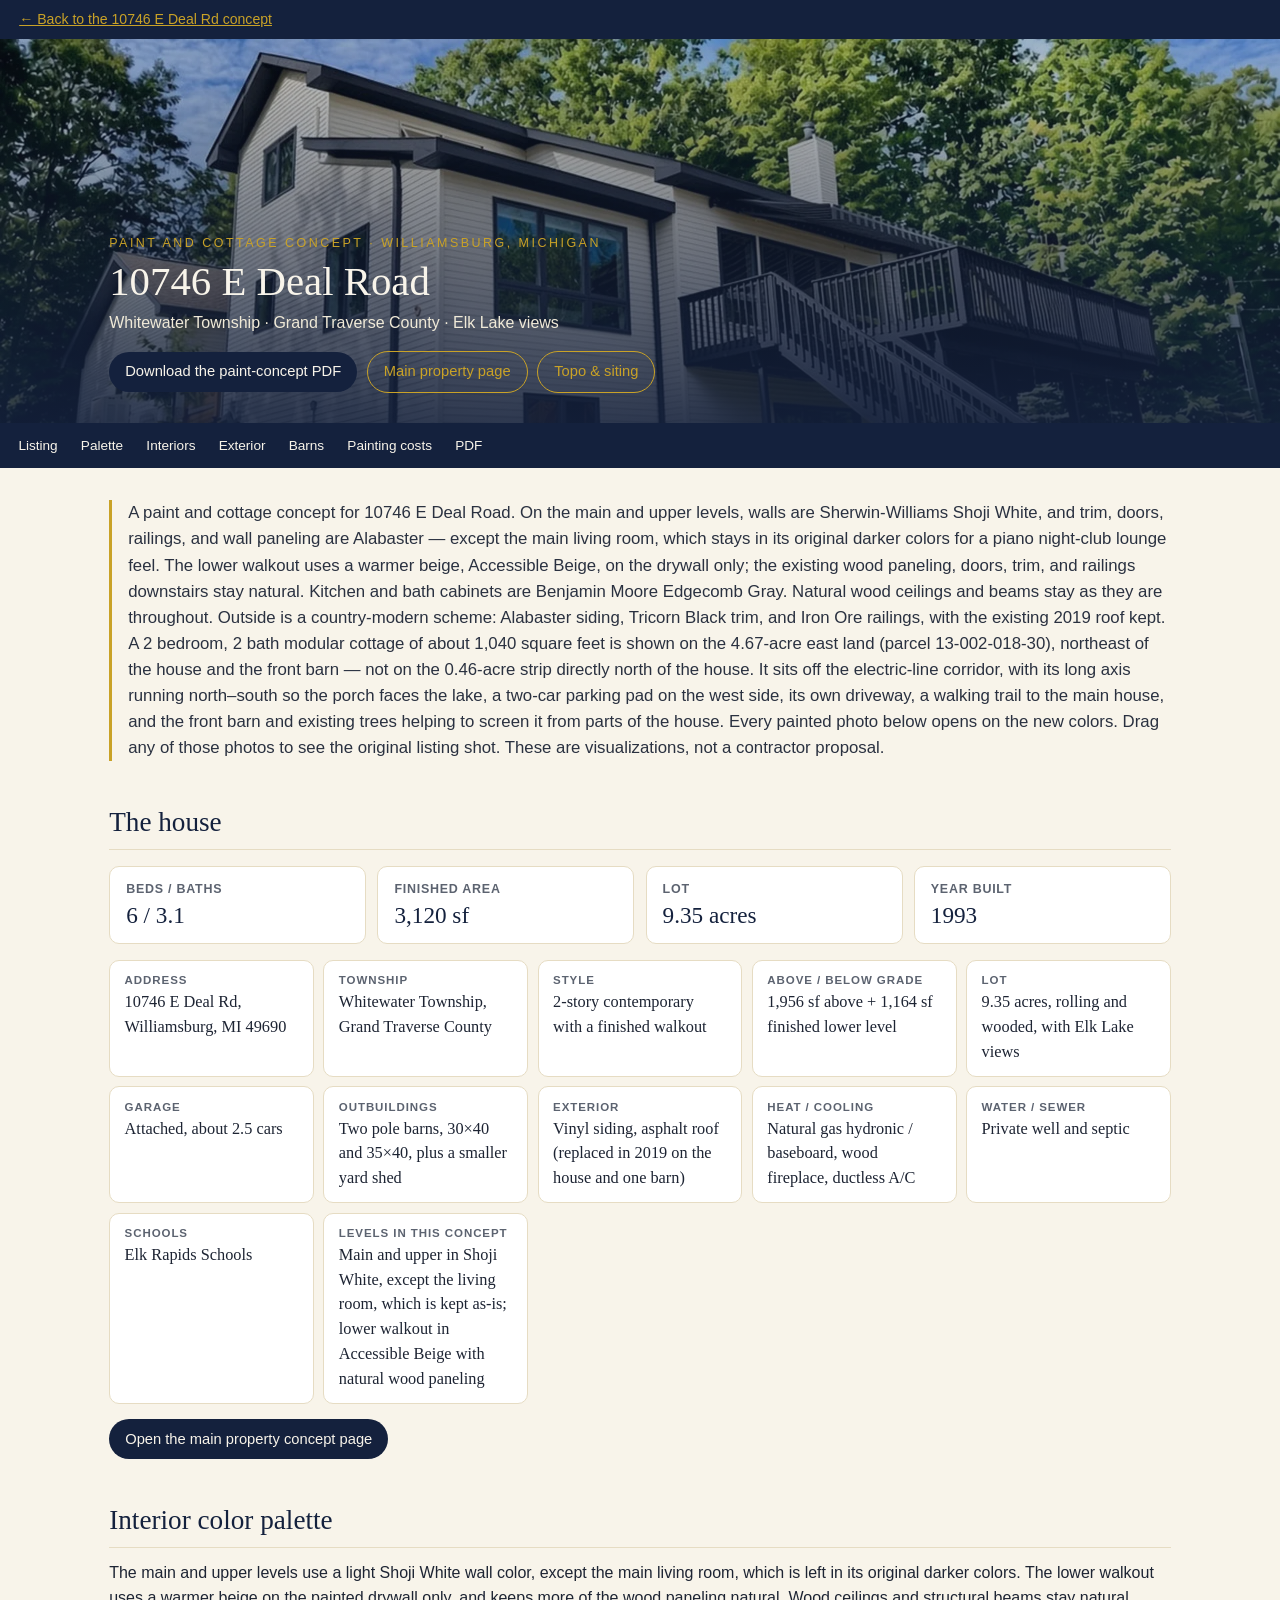
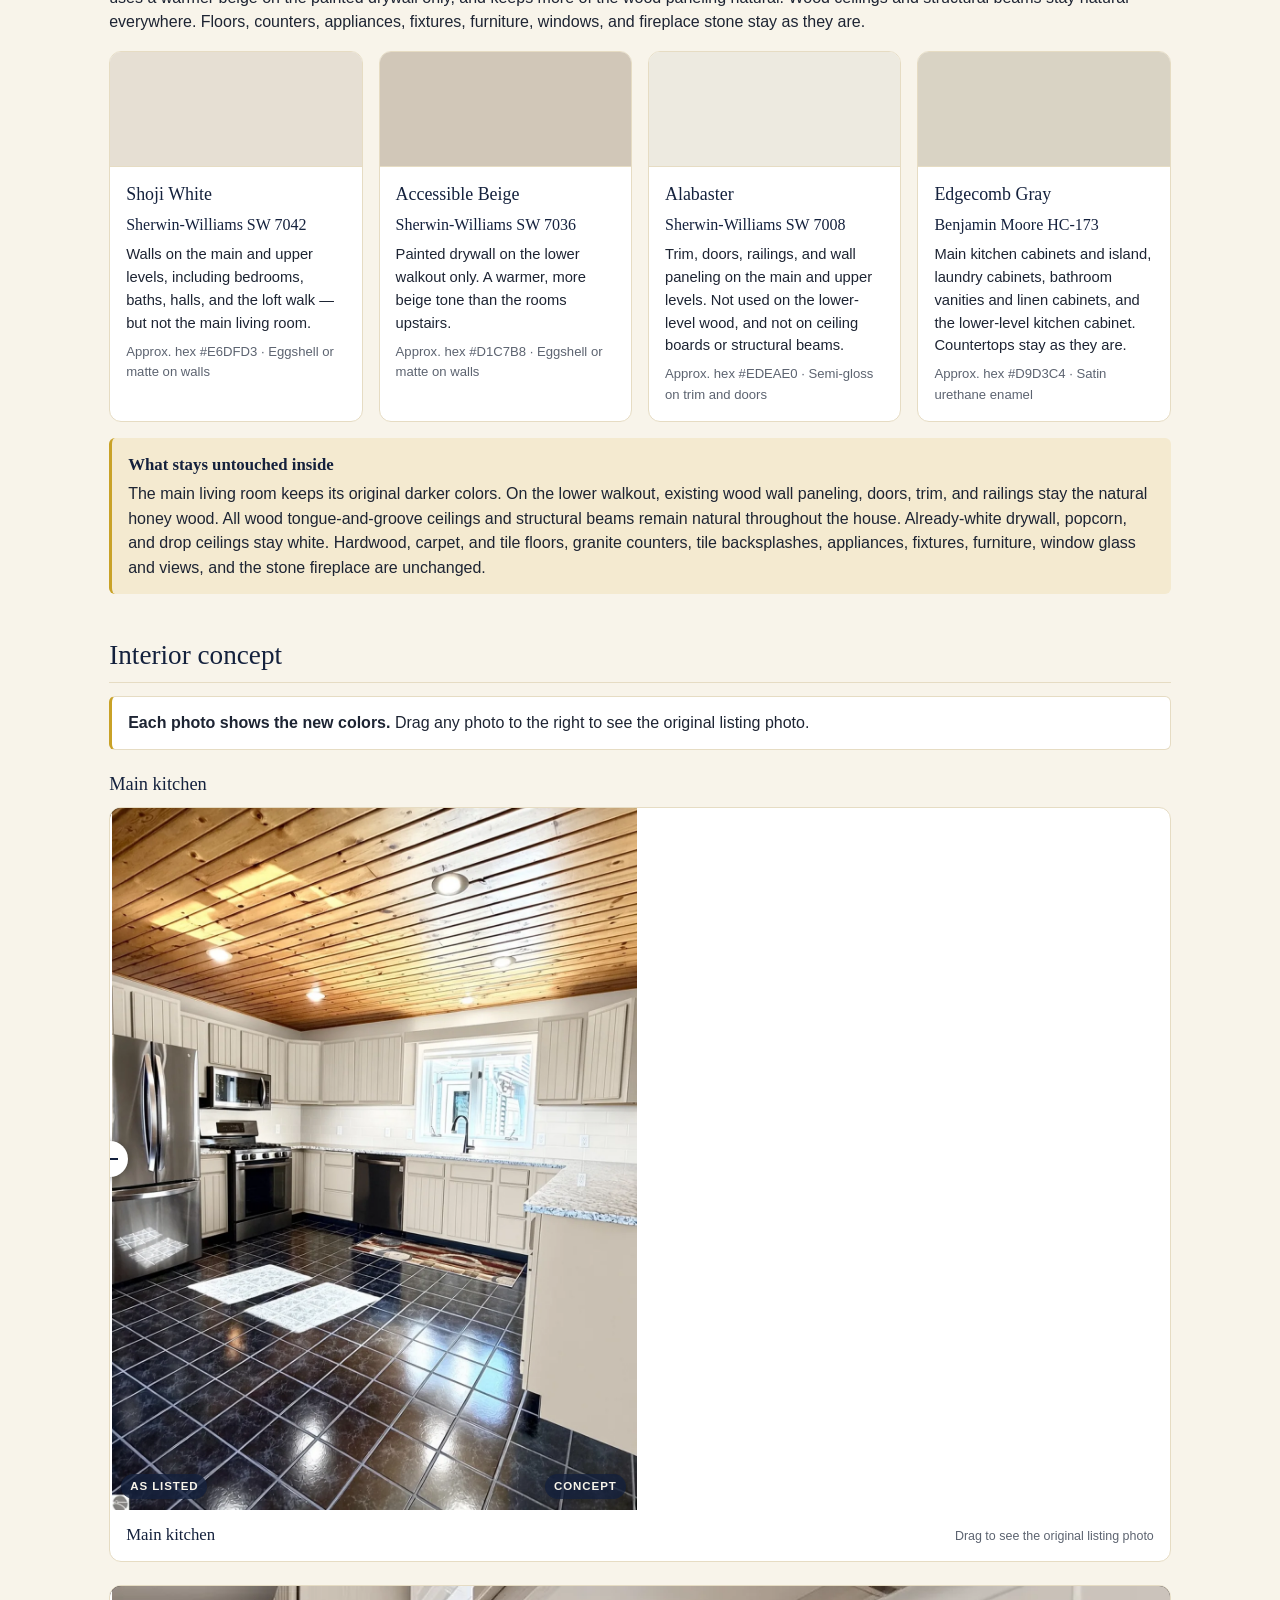
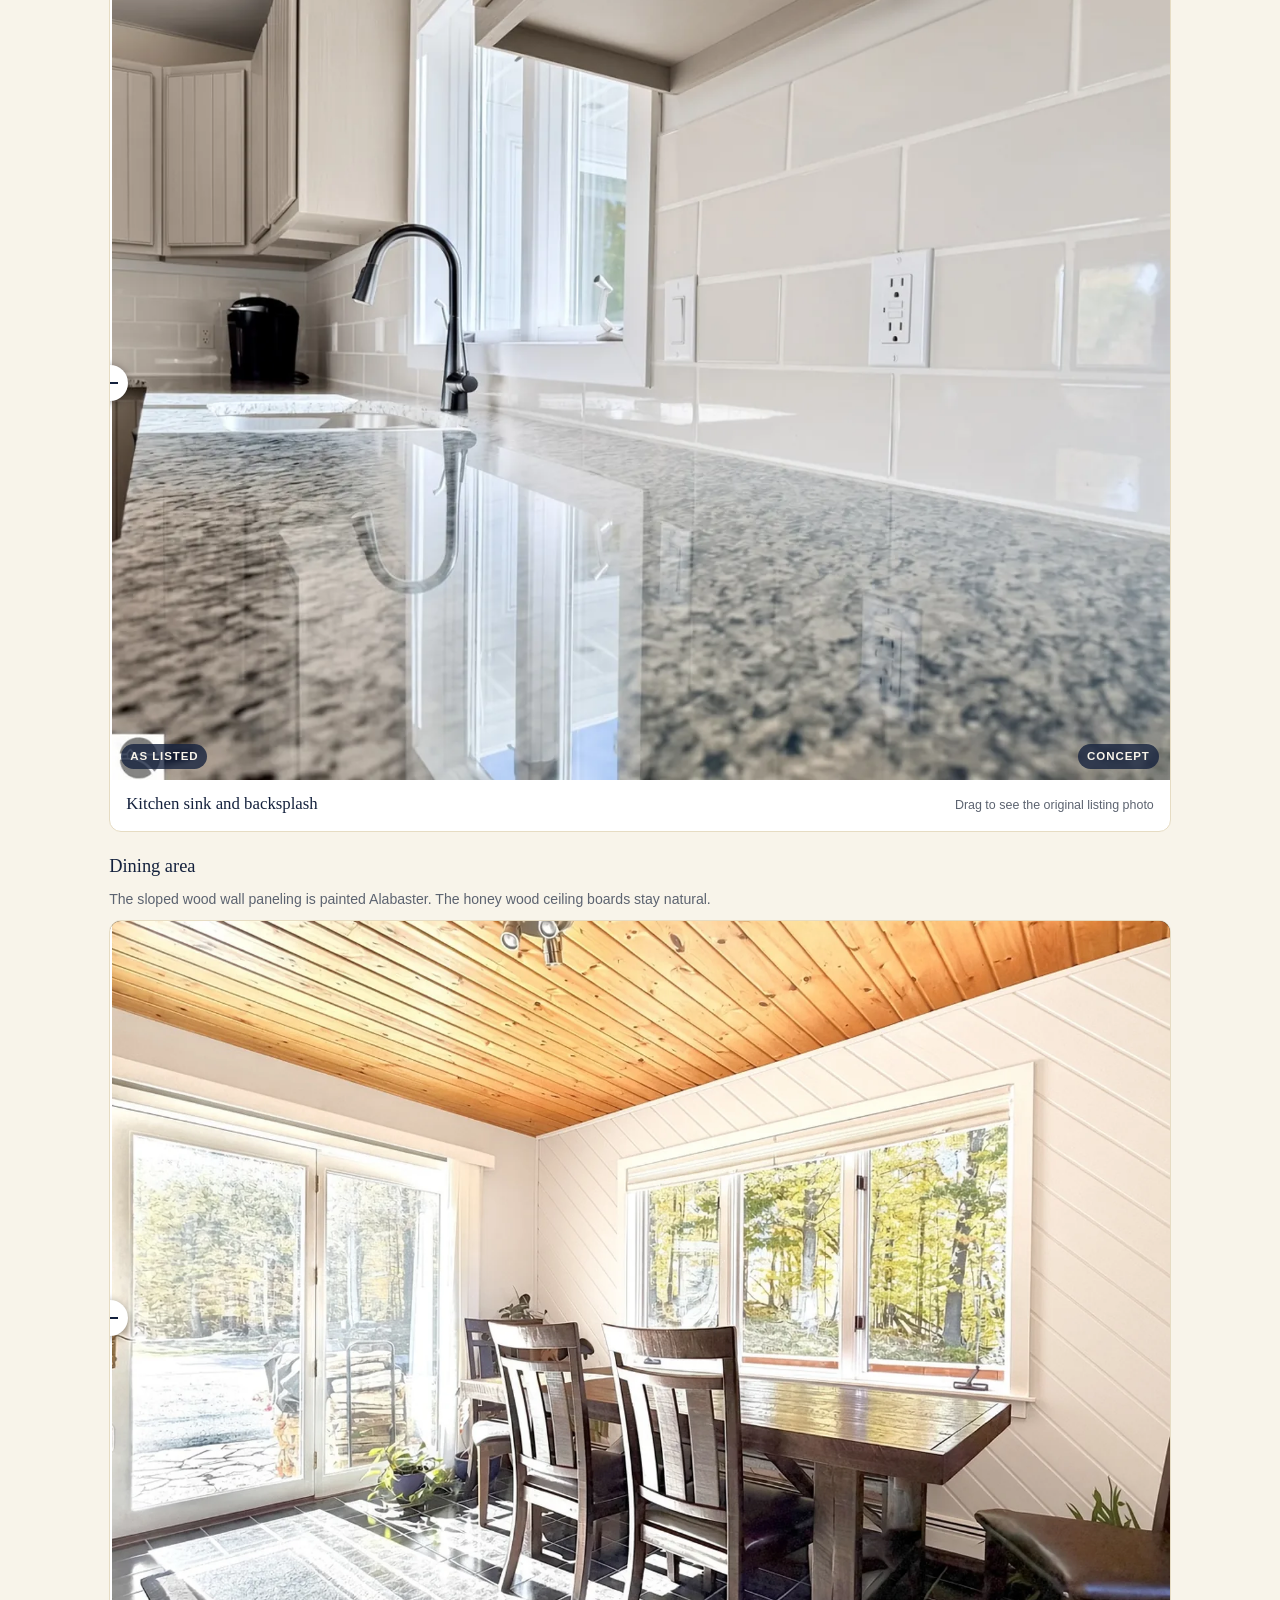
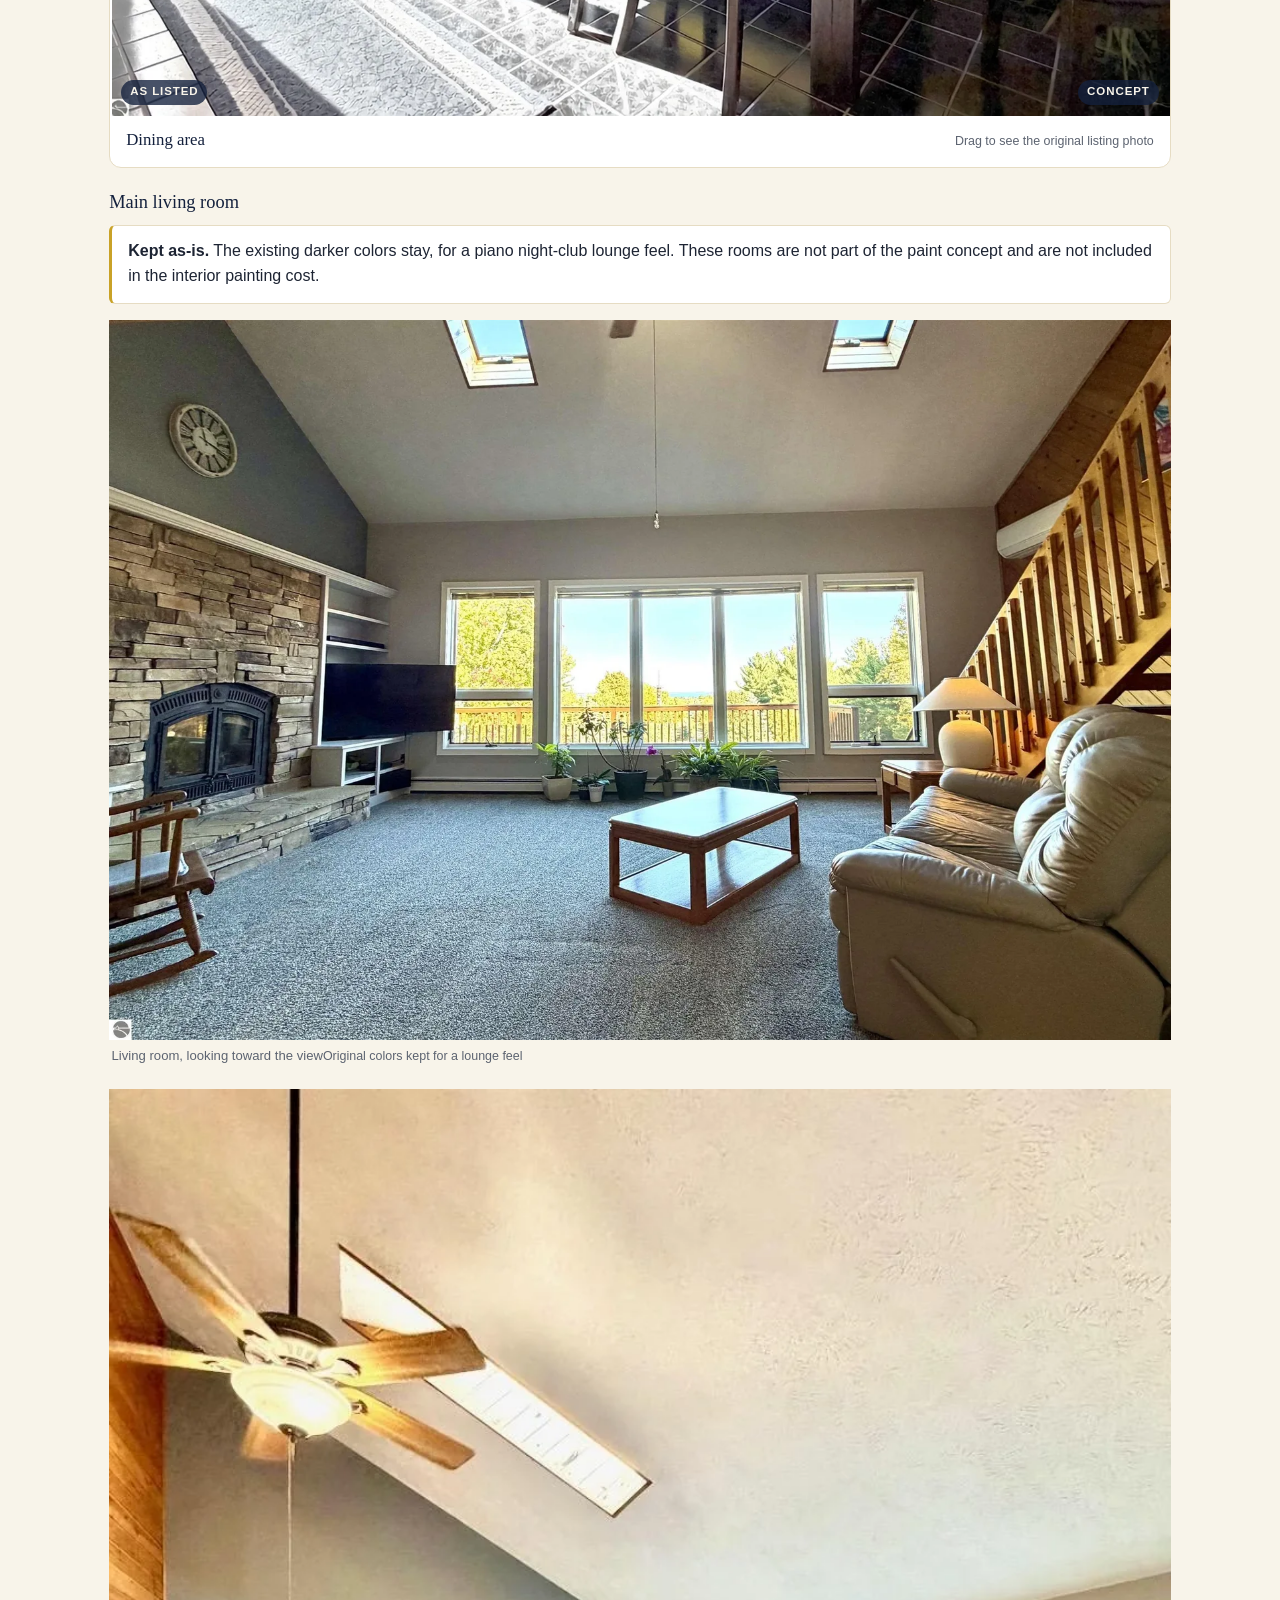
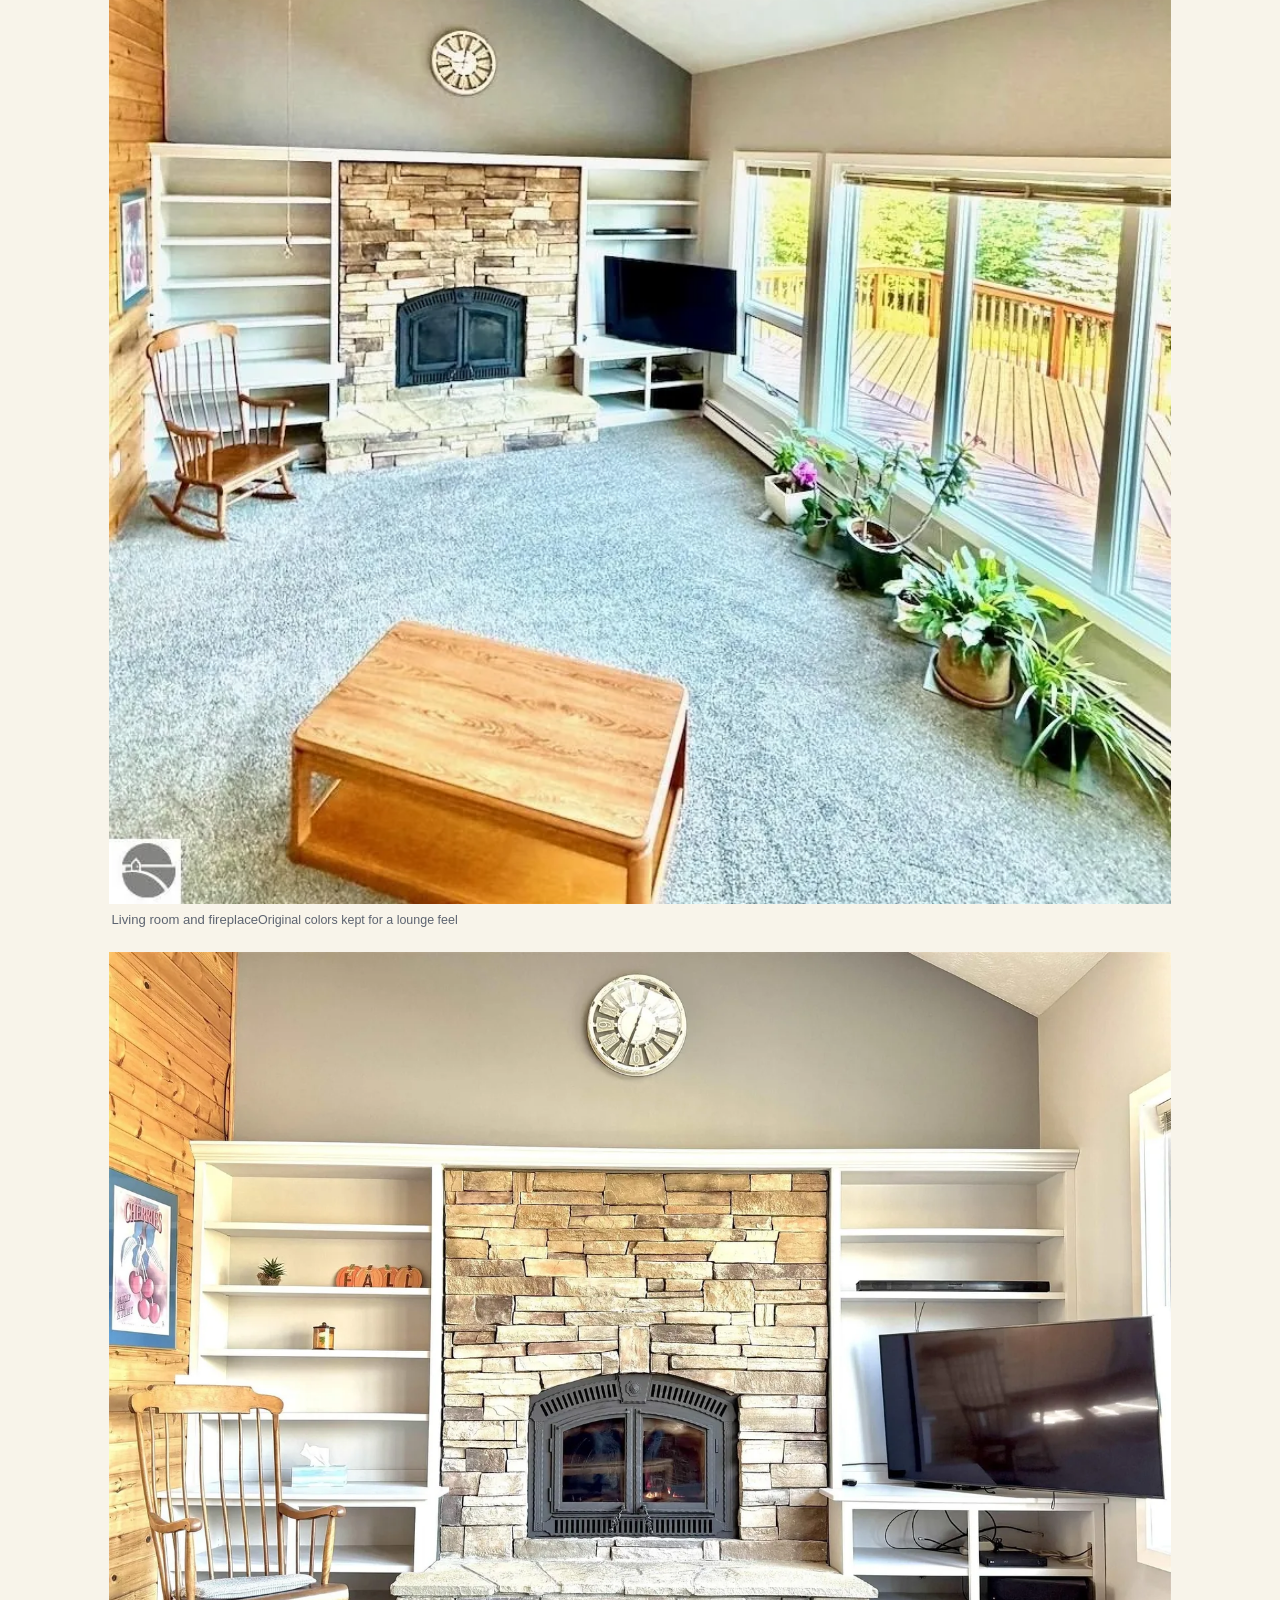
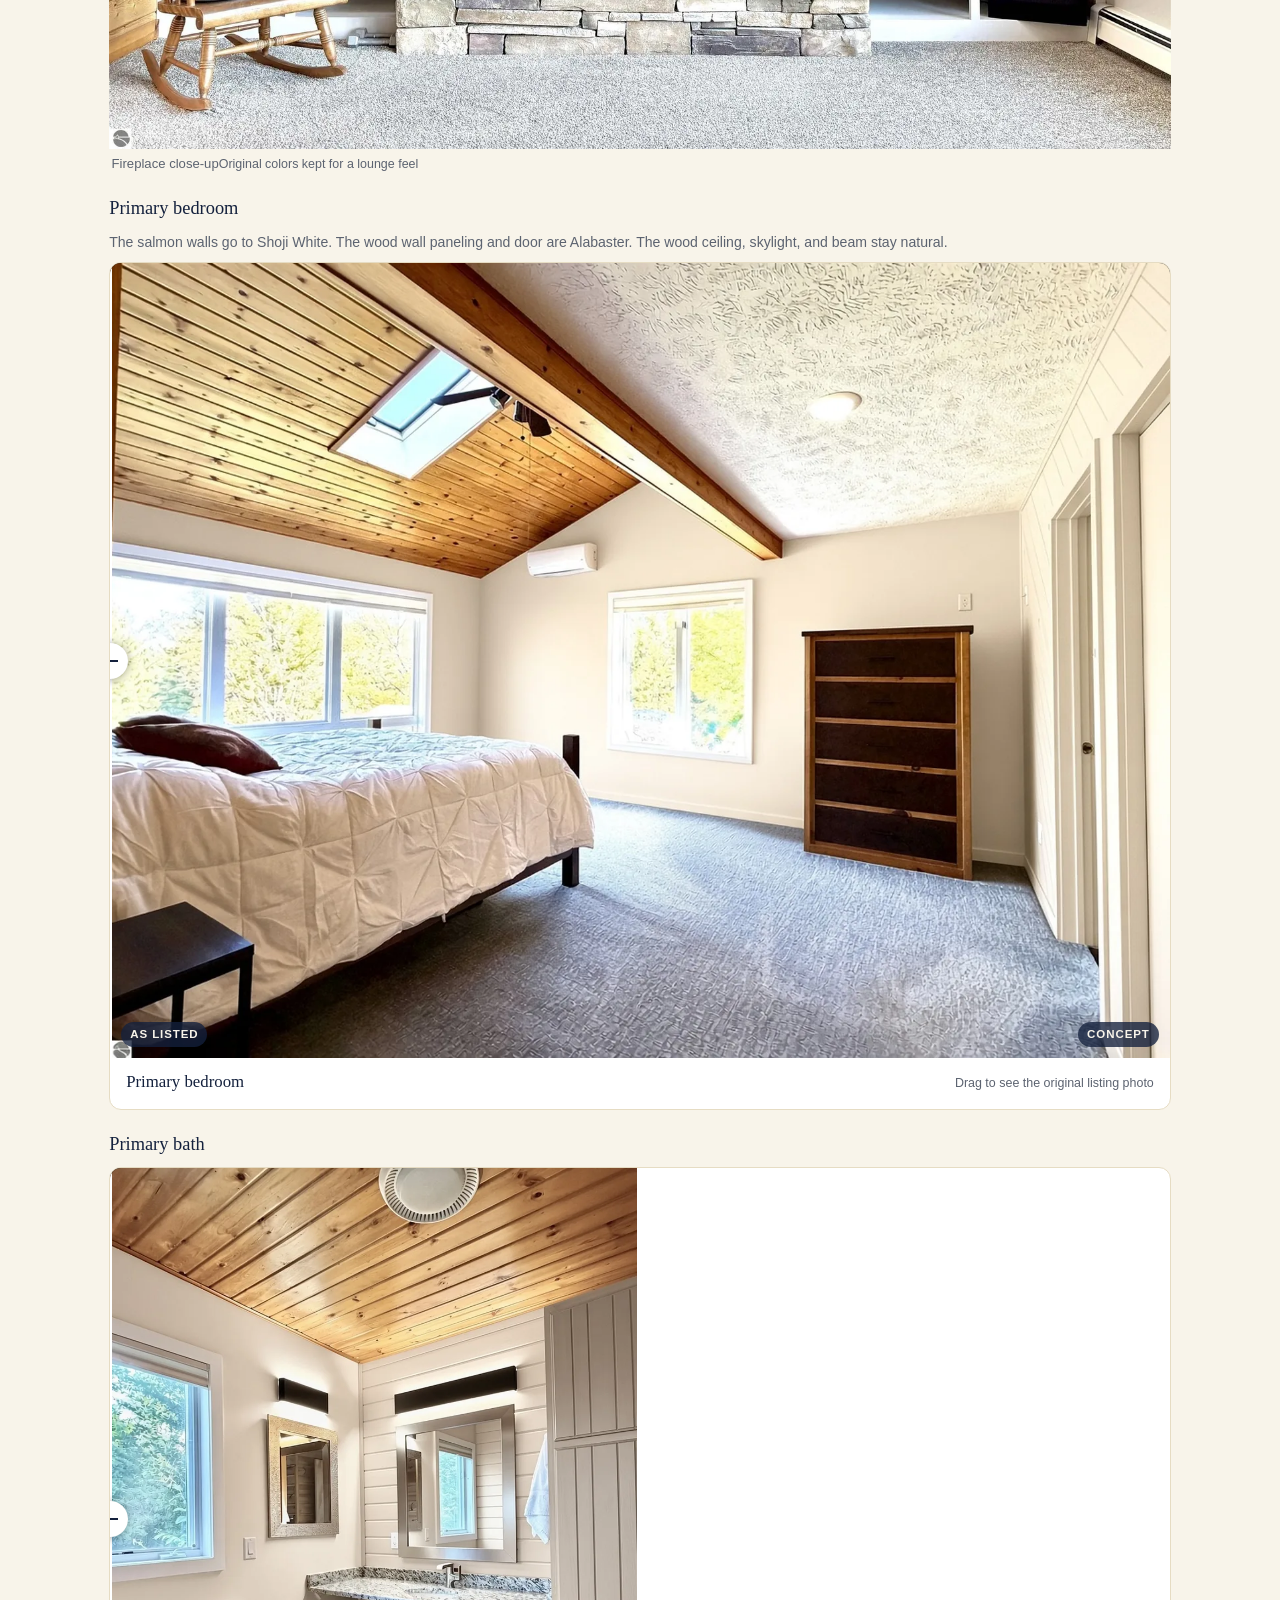
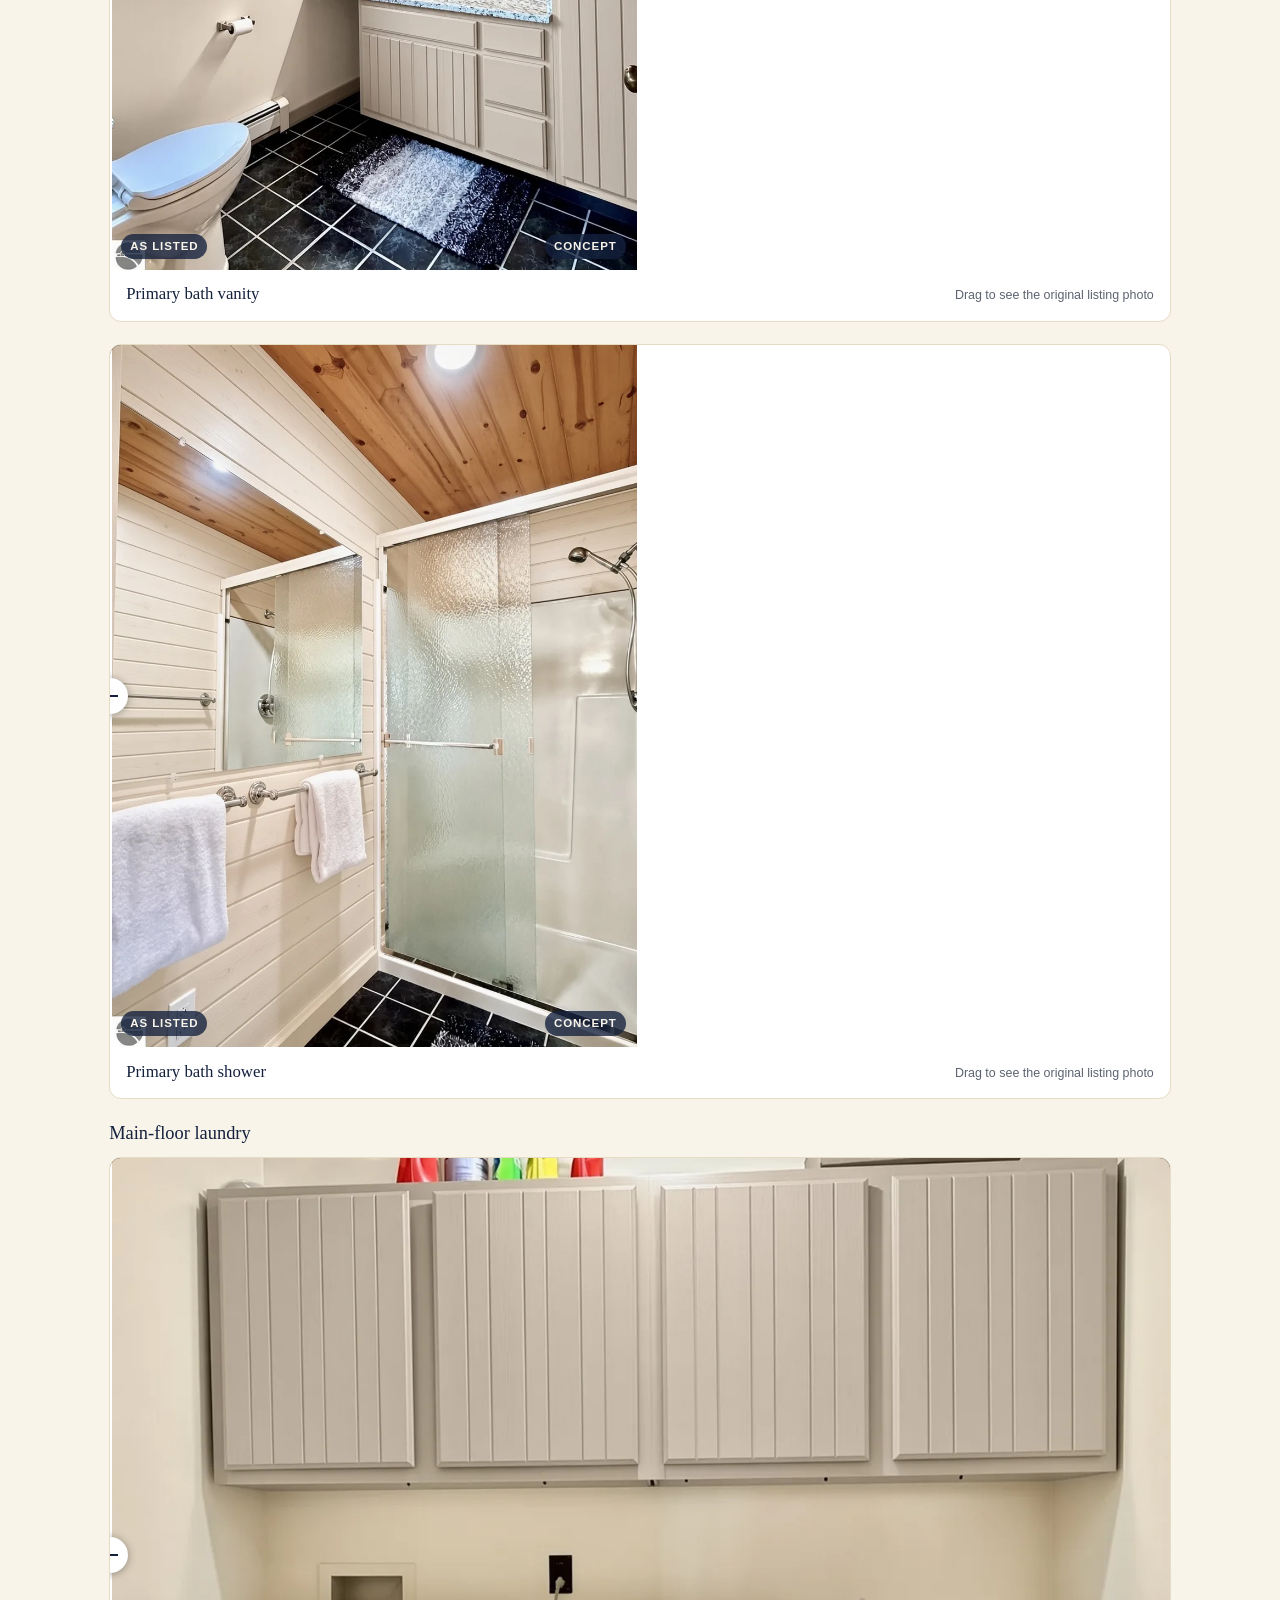
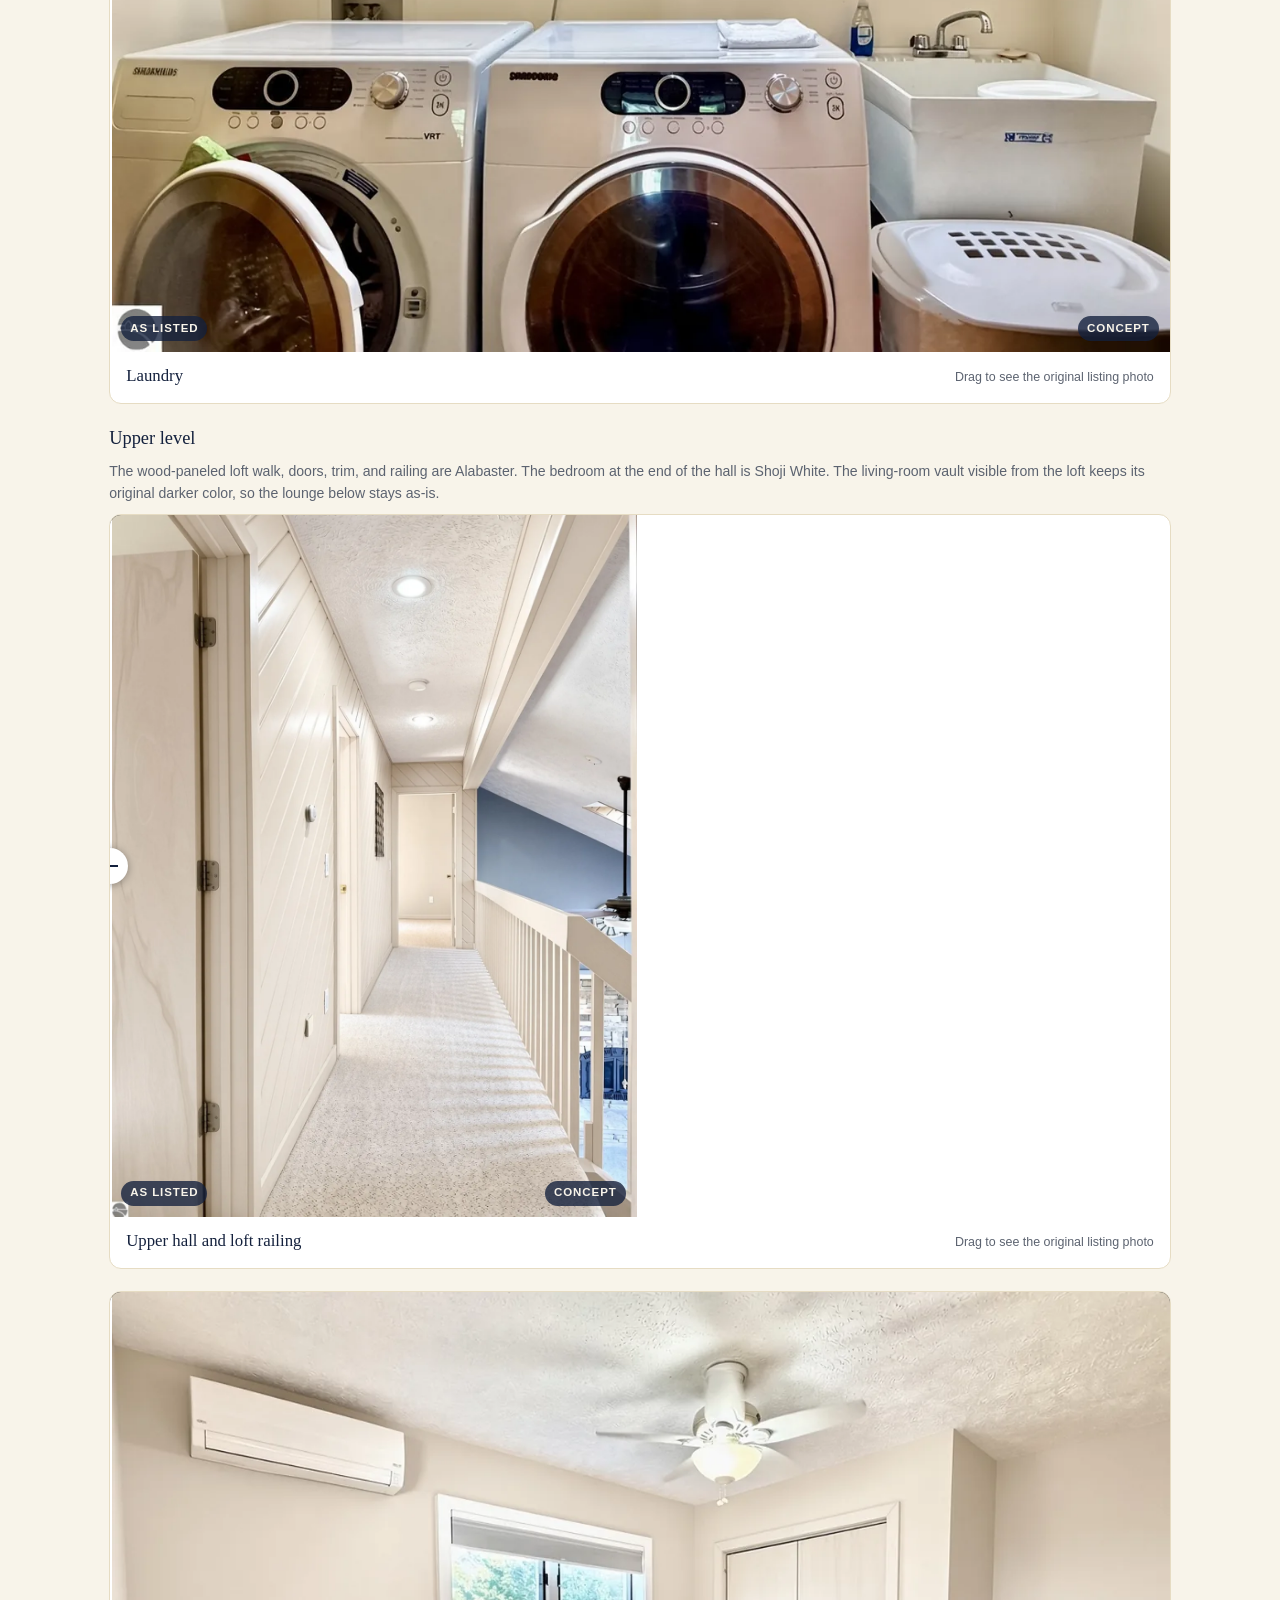
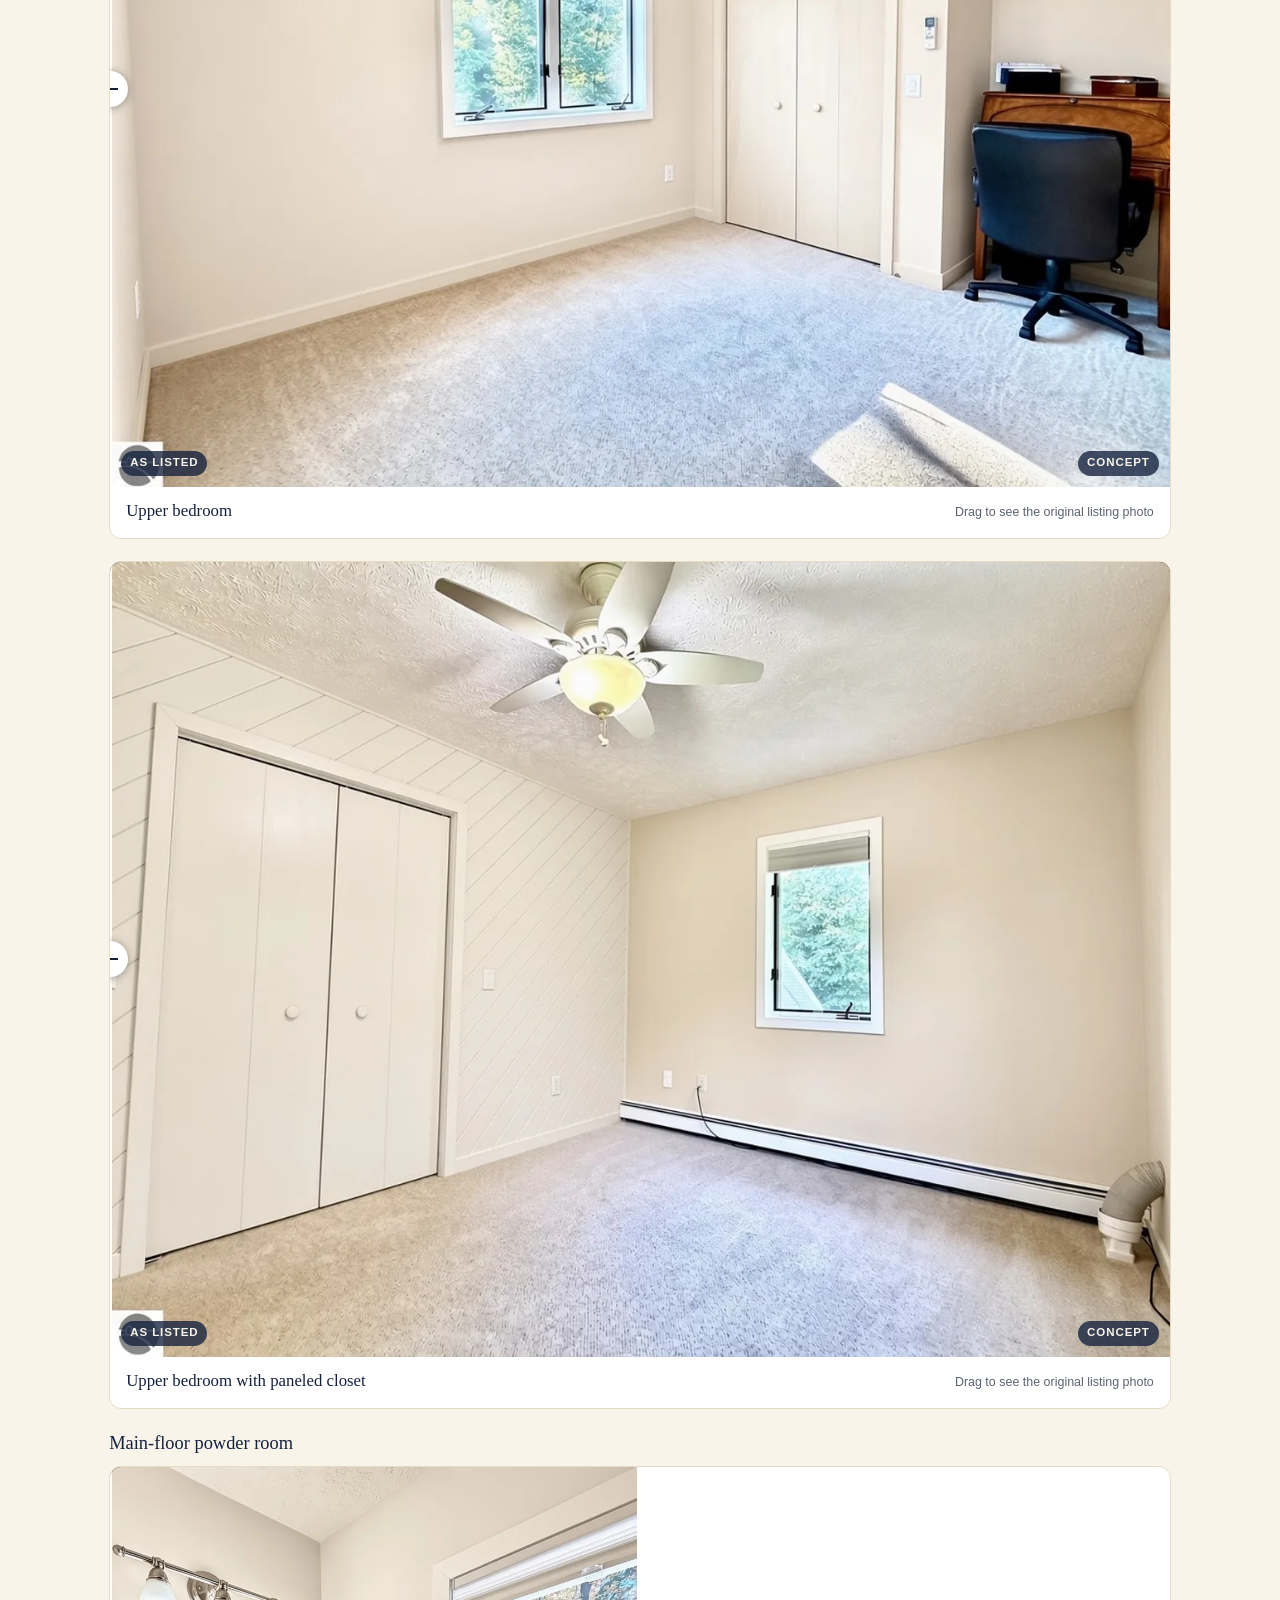
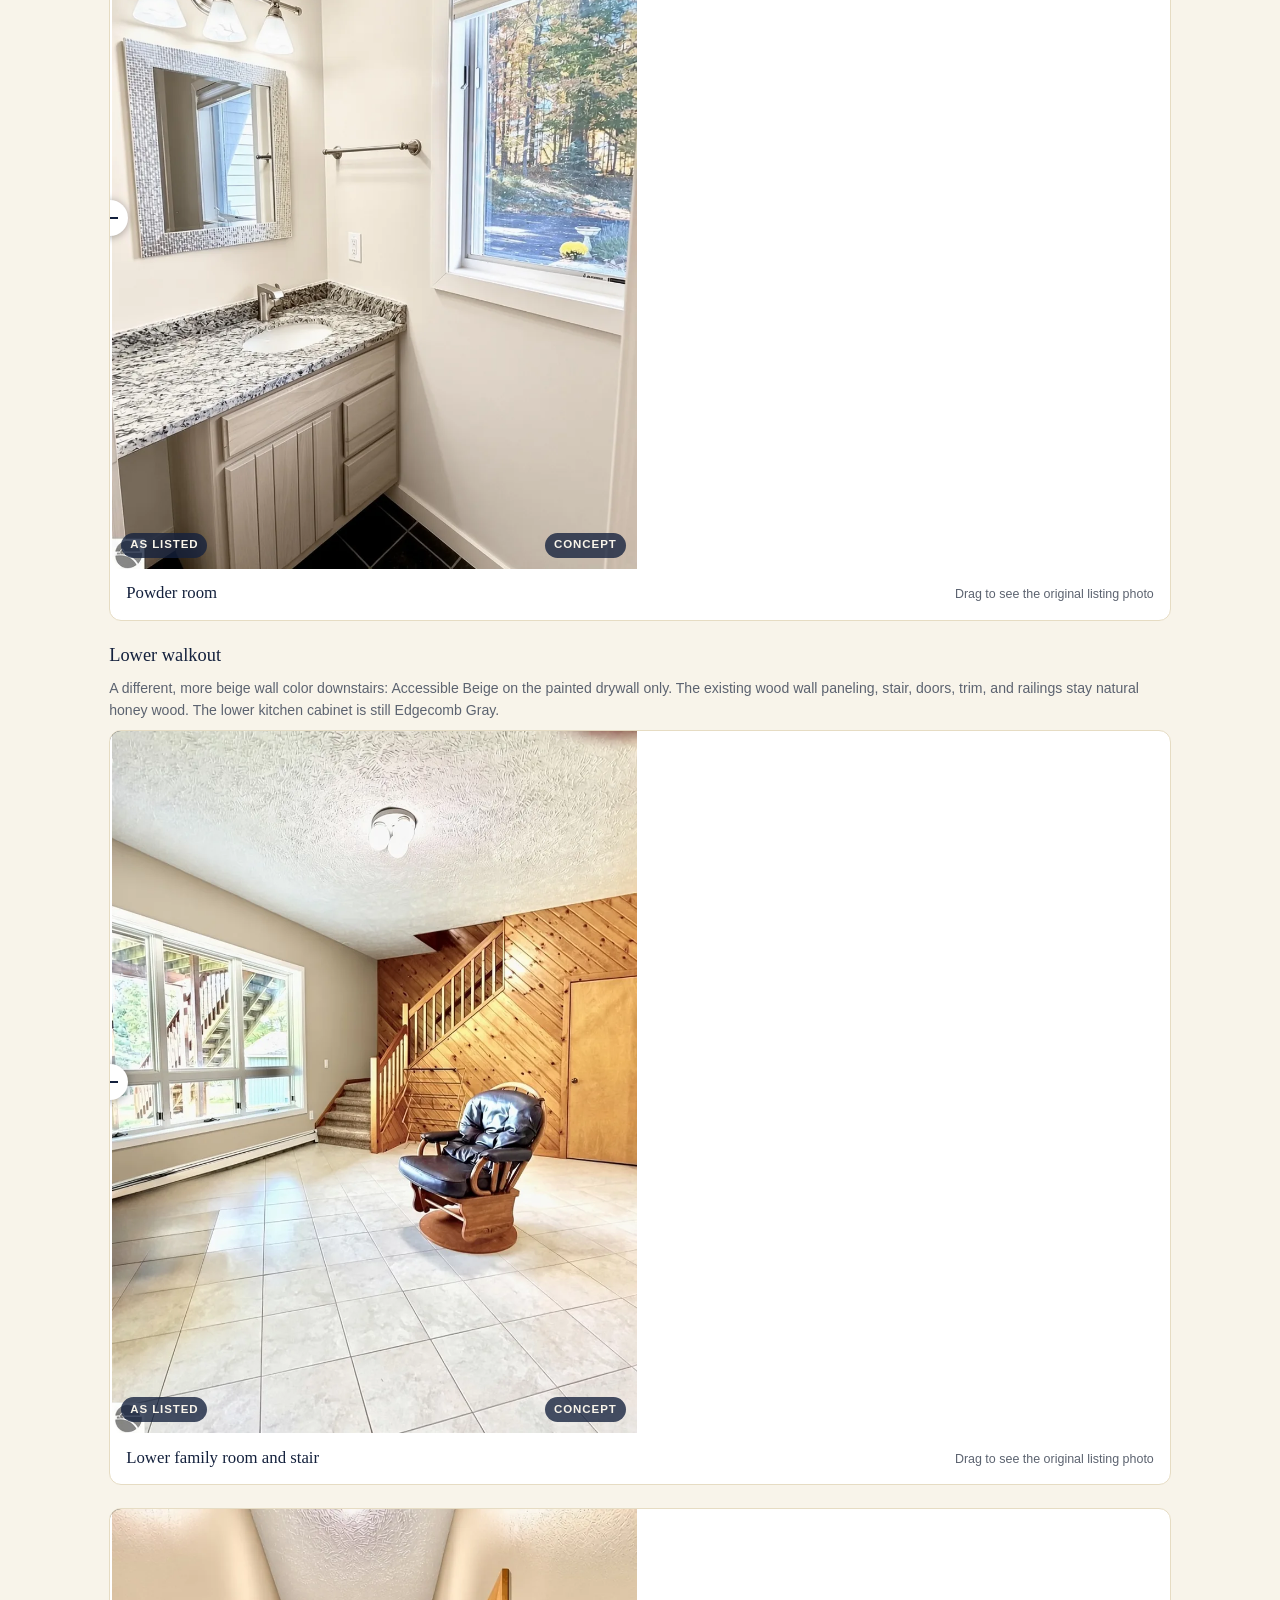
==== commit f65b1758: "Show Deal Rd cottage sits on the east land, not the north strip Add a labeled existing-conditions or" ====
--- a/paint-concept/index.html
+++ b/paint-concept/index.html
@@ -33,7 +33,7 @@
 </nav>
 
 <main>
-  <p class="lede">A paint and cottage concept for 10746 E Deal Road. On the main and upper levels, walls are Sherwin-Williams Shoji White, and trim, doors, railings, and wall paneling are Alabaster — except the main living room, which stays in its original darker colors for a piano night-club lounge feel. The lower walkout uses a warmer beige, Accessible Beige, on the drywall only; the existing wood paneling, doors, trim, and railings downstairs stay natural. Kitchen and bath cabinets are Benjamin Moore Edgecomb Gray. Natural wood ceilings and beams stay as they are throughout. Outside is a country-modern scheme: Alabaster siding, Tricorn Black trim, and Iron Ore railings, with the existing 2019 roof kept. A 2 bedroom, 2 bath modular cottage of about 1,040 square feet is shown on the east land, northeast of the front barn and off the electric-line corridor, with its long axis running north–south so the porch faces the lake, a two-car parking pad on the west side, its own driveway, a walking trail to the main house, and the north barn and existing trees helping to screen it from parts of the house. Every painted photo below opens on the new colors. Drag any of those photos to see the original listing shot. These are visualizations, not a contractor proposal.</p>
+  <p class="lede">A paint and cottage concept for 10746 E Deal Road. On the main and upper levels, walls are Sherwin-Williams Shoji White, and trim, doors, railings, and wall paneling are Alabaster — except the main living room, which stays in its original darker colors for a piano night-club lounge feel. The lower walkout uses a warmer beige, Accessible Beige, on the drywall only; the existing wood paneling, doors, trim, and railings downstairs stay natural. Kitchen and bath cabinets are Benjamin Moore Edgecomb Gray. Natural wood ceilings and beams stay as they are throughout. Outside is a country-modern scheme: Alabaster siding, Tricorn Black trim, and Iron Ore railings, with the existing 2019 roof kept. A 2 bedroom, 2 bath modular cottage of about 1,040 square feet is shown on the 4.67-acre east land (parcel 13-002-018-30), northeast of the house and the front barn — not on the 0.46-acre strip directly north of the house. It sits off the electric-line corridor, with its long axis running north–south so the porch faces the lake, a two-car parking pad on the west side, its own driveway, a walking trail to the main house, and the front barn and existing trees helping to screen it from parts of the house. Every painted photo below opens on the new colors. Drag any of those photos to see the original listing shot. These are visualizations, not a contractor proposal.</p>
 
   <section id="listing">
     <h2>The house</h2>
@@ -568,16 +568,27 @@
 
   <section id="cottage">
     <h2>Cottage on the east land</h2>
-    <p>A <strong>2 bedroom, 2 bath</strong> Michigan modular cottage of about 1,040 square feet is shown on the east land, one of the three existing parcels. It has a kitchen, a living room, a utility / laundry room, and a two-car parking pad outside. The recommended placement is <strong>northeast of the front (north) barn</strong>, toward Elk Lake and well off the electric-line corridor that crosses the south field. An earlier concept sat just southeast of the south barn; that open field is the cleared power-line corridor, so that pad is not used.</p>
-    <p>Placement was re-checked against the aerial, the parcel lines, and the listing photos of the house and both barns. The pad is on the east land, about 180 feet northeast of the front barn and about 280 feet from the house. The cottage’s long axis runs <strong>north–south</strong> so the catalog porch on the living-room end faces north / north-northwest toward Elk Lake. Bedrooms face south, toward the front barn. The front door and the two-car parking pad face west, toward a new gravel driveway spur of about 190 feet (about a 5% grade) and the front barn. A walking trail, kept off the driveway, runs from the east deck through the trees to the cottage. The north barn and existing trees help screen the cottage from parts of the main house; bare-earth line-of-sight from the decks is still open, so keep and add plantings. These drawings are concepts, not a survey, and permits would be required. A full <a href="../topo/">topo and siting review</a> of all three parcels is on this site.</p>
+    <p>A <strong>2 bedroom, 2 bath</strong> Michigan modular cottage of about 1,040 square feet is shown on the east land, one of the three existing parcels. It has a kitchen, a living room, a utility / laundry room, and a two-car parking pad outside.</p>
+
+    <div class="note"><strong>It is not on the small parcel directly north of the house.</strong> That strip is parcel 13-002-018-01, 0.46 acre, immediately north of the house parcel and only about 100 by 200 feet. The cottage is on the larger east land, parcel 13-002-018-30, 4.67 acres, which runs as a long north–south lot along the east side of the house. Both the recommended pad (F) and the farther-north alternate (N) are on that east land. Pad F is about 300 feet northeast of the house and about 220 feet northeast of the front barn. Pad N is farther north on the same parcel, in denser pines; it is not on the 0.46-acre strip either.</div>
+
+    <p>The recommended placement, pad F, is <strong>northeast of the house and the front (north) barn</strong>, toward Elk Lake and well off the electric-line corridor that crosses the south field. An earlier concept sat just southeast of the south (rear) barn; that open field is the cleared power-line corridor, so that pad is not used. Placement was re-checked against a fresh Grand Traverse County leaf-off ortho, the county parcel lines, and the listing photos. Buildings and the driveway were re-digitized from that ortho: the earlier site-plan point for the front barn was about 39 feet too far northeast, which made the cottage look closer to that barn than it is. The cottage’s long axis runs <strong>north–south</strong> so the catalog porch on the living-room end faces north / north-northwest toward Elk Lake. Bedrooms face south, toward the front barn. The front door and the two-car parking pad face west, toward a new gravel driveway spur of about 190 feet (about a 5% grade) and the front barn. A walking trail, kept off the driveway, runs from the east deck through the trees to the cottage. The front barn and existing trees help screen the cottage from parts of the main house; bare-earth line-of-sight from the decks is still open, so keep and add plantings. These drawings are concepts, not a survey, and permits would be required. A full <a href="../topo/">topo and siting review</a> of all three parcels is on this site.</p>
 
     <div class="note"><strong>These are concepts.</strong> Placement is approximate. The site plan is not a survey, and the rendered views are visualizations of a recommended Michigan modular cottage in the same country-modern palette as the house concept: Alabaster body and Tricorn Black trim. In the relationship views, the existing house and barns are shown as they look in the listing photos, not in the painted scheme.</div>
+
+    <div class="print-keep">
+    <h3>Existing conditions, with parcel lines</h3>
+    <figure class="concept-shot site-plan">
+      <img src="img/existing-conditions-labeled.webp" alt="Labeled existing-conditions satellite of 10746 E Deal Road showing Deal Rd, the driveway, the house, the front and rear barns, the three subject parcels with IDs, the power-line corridor, lake direction, and cottage candidate pads F and N on the east land" width="1229" height="1800">
+      <figcaption>Existing conditions from the Grand Traverse County leaf-off ortho, with county parcel lines. The 0.46-acre strip directly north of the house is 13-002-018-01. Pad F and pad N both sit on the 4.67-acre east land, 13-002-018-30, northeast of the house. Approximate, not a survey.</figcaption>
+    </figure>
+    </div>
 
     <div class="print-keep">
     <h3>Site plan in relation to the main house</h3>
     <figure class="concept-shot site-plan">
       <img src="img/cottage-site-plan-concept.webp" alt="Concept site plan of the three parcels, showing the main house, both barns, and a 2 bed 2 bath prefab cottage on the east land northeast of the front barn, with a north porch, west parking pad, a cottage driveway, a walking trail, and the electric-line corridor" width="1249" height="1800">
-      <figcaption>CONCEPT · annotated aerial of the three parcels. The cottage sits on the east land, northeast of the front barn. The long axis runs north–south, with the porch on the north end facing the lake and a two-car parking pad on the west side. The south electric-line corridor is marked, and the previous south pad is not used. Approximate, not a survey.</figcaption>
+      <figcaption>CONCEPT · annotated aerial of the three parcels. The cottage sits on the 4.67-acre east land (13-002-018-30), northeast of the house and the front barn — not on the 0.46-acre strip north of the house. The long axis runs north–south, with the porch on the north end facing the lake and a two-car parking pad on the west side. Buildings were re-digitized from the county ortho. Approximate, not a survey.</figcaption>
     </figure>
     </div>
 
@@ -592,7 +603,7 @@
     <p>A HUD-code manufactured home can be cheaper, but many models in this size band use a different code, which can affect financing and resale. Use that path only if the township and a lender are comfortable with it.</p>
 
     <h3>Concept views from the house, barns, and cottage</h3>
-    <p>These six views keep the house and both barns in their real listing materials — grey-blue siding, the existing roof, and the metal barns as they stand today. Only the cottage is shown in the Alabaster and black country-modern finish. Distances and tree cover are approximate; a few views open the lawn more than the real woods would, and the cottage may read a little closer than the planned 180–280 feet.</p>
+    <p>These six views keep the house and both barns in their real listing materials — grey-blue siding, the existing roof, and the metal barns as they stand today. Only the cottage is shown in the Alabaster and black country-modern finish. The labeled satellite and site plan above are the source of truth for positions and distances: about 300 feet from the house and about 220 feet from the front barn. These rendered views are concepts. A few still open the lawn more than the real woods would, and the cottage may read closer than it would on the ground.</p>
     <div class="gallery cottage-gallery">
       <figure>
         <img src="img/cottage-from-south-aerial-concept.webp" alt="Concept drone view from the south looking north, showing the house, the south barn in the foreground, the front barn to the east of the house, and the cottage farther northeast" width="1152" height="864">
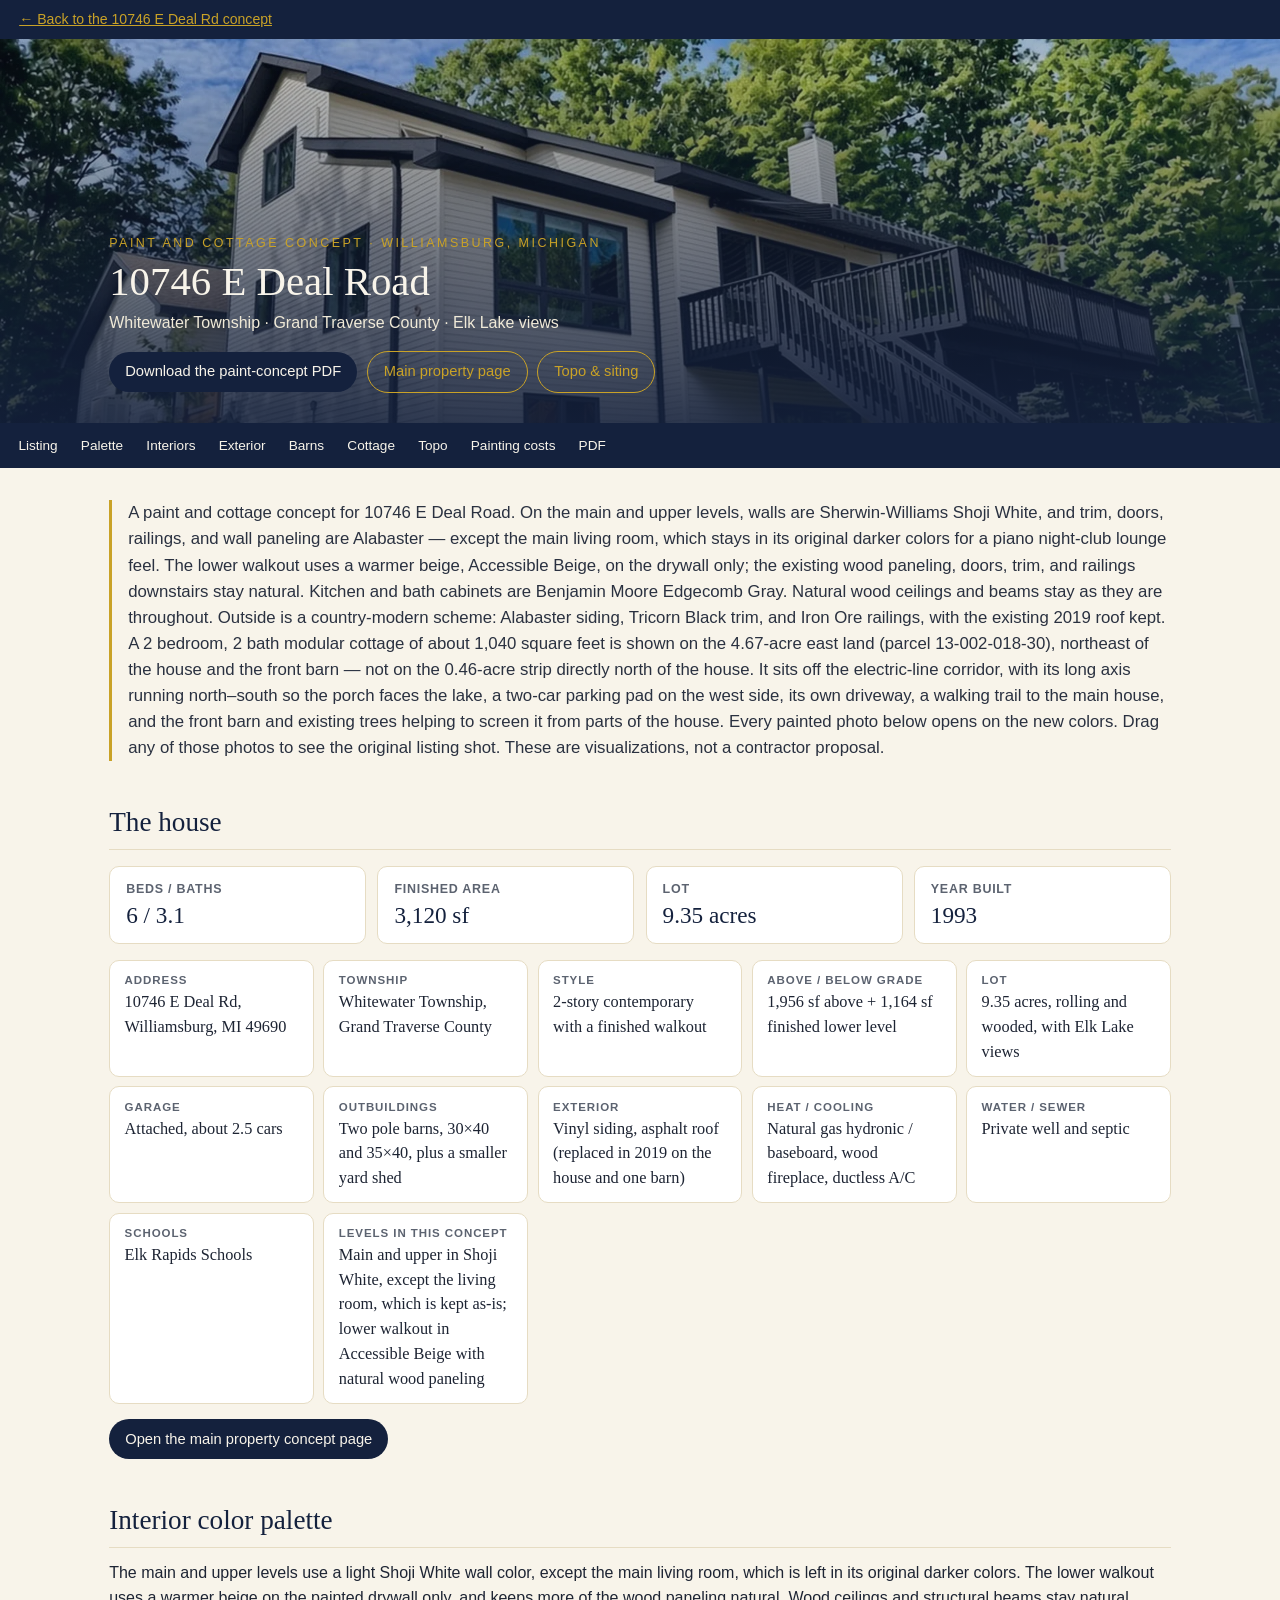
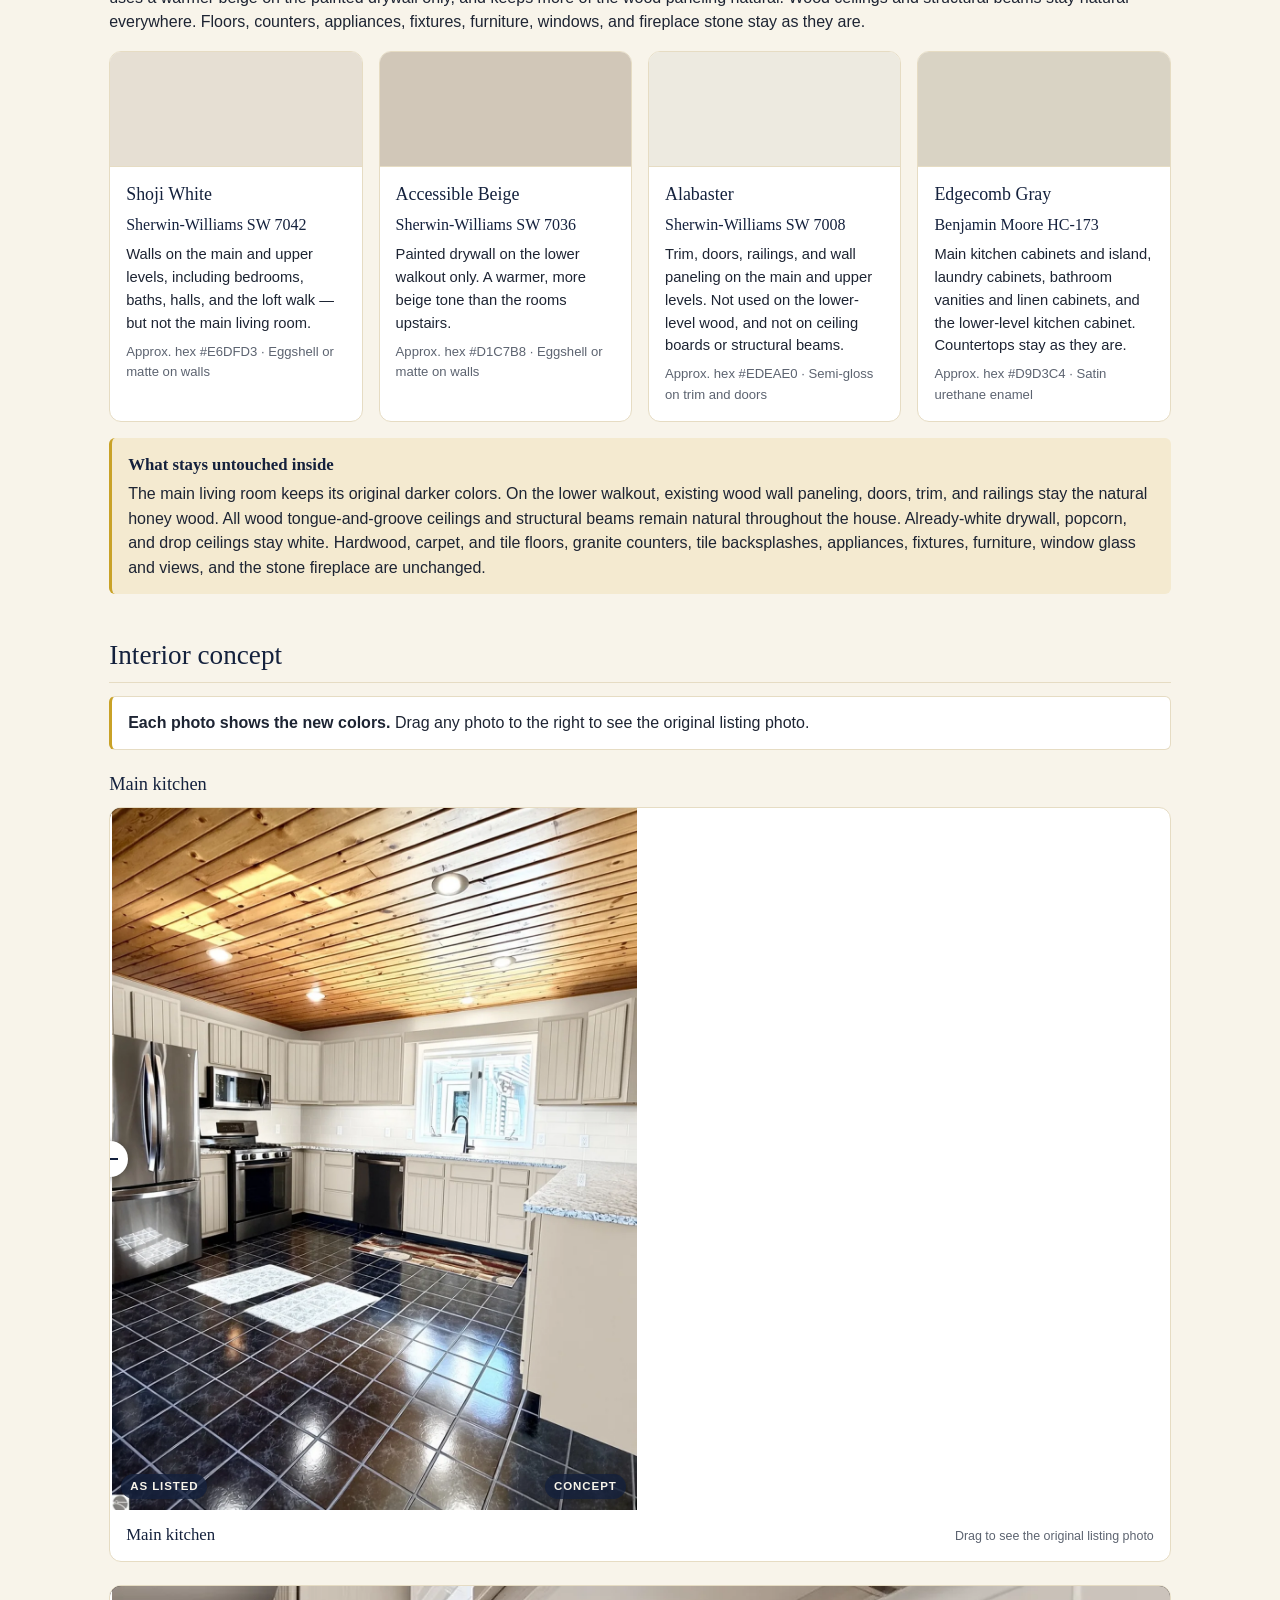
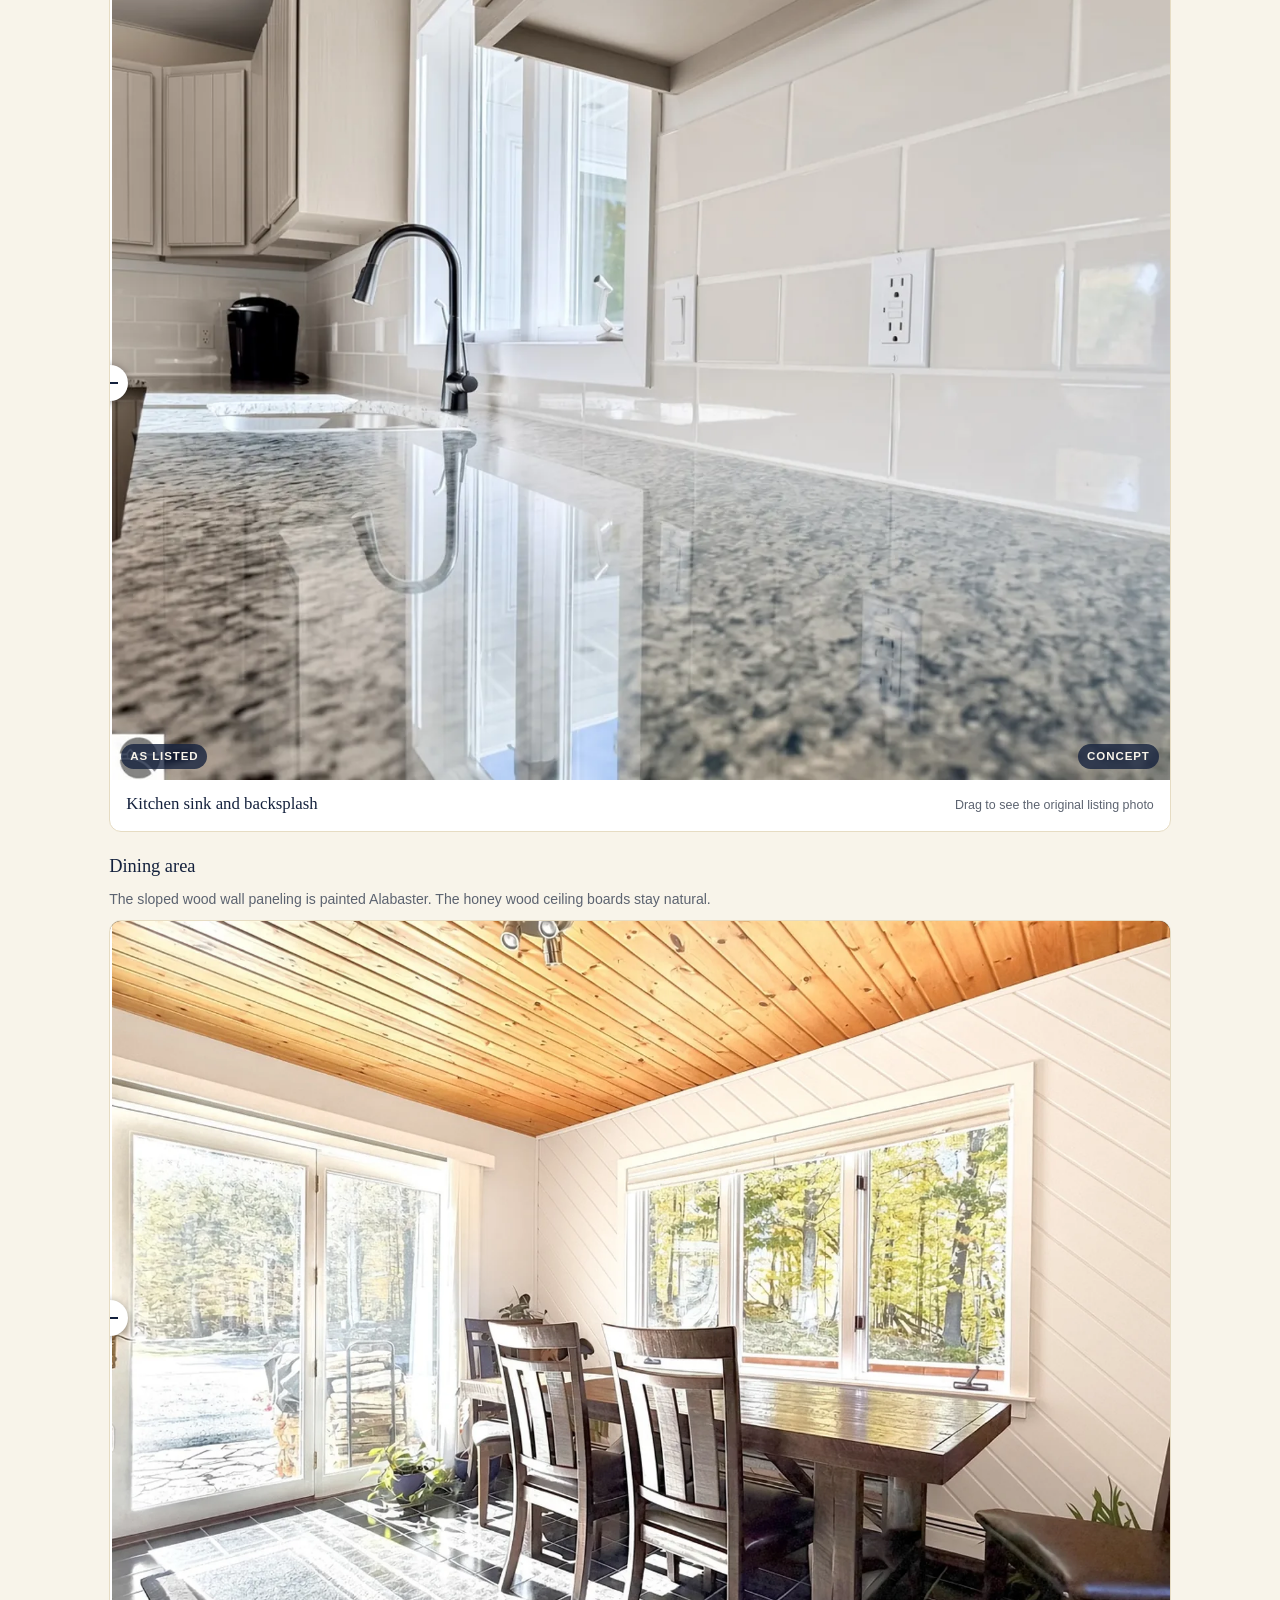
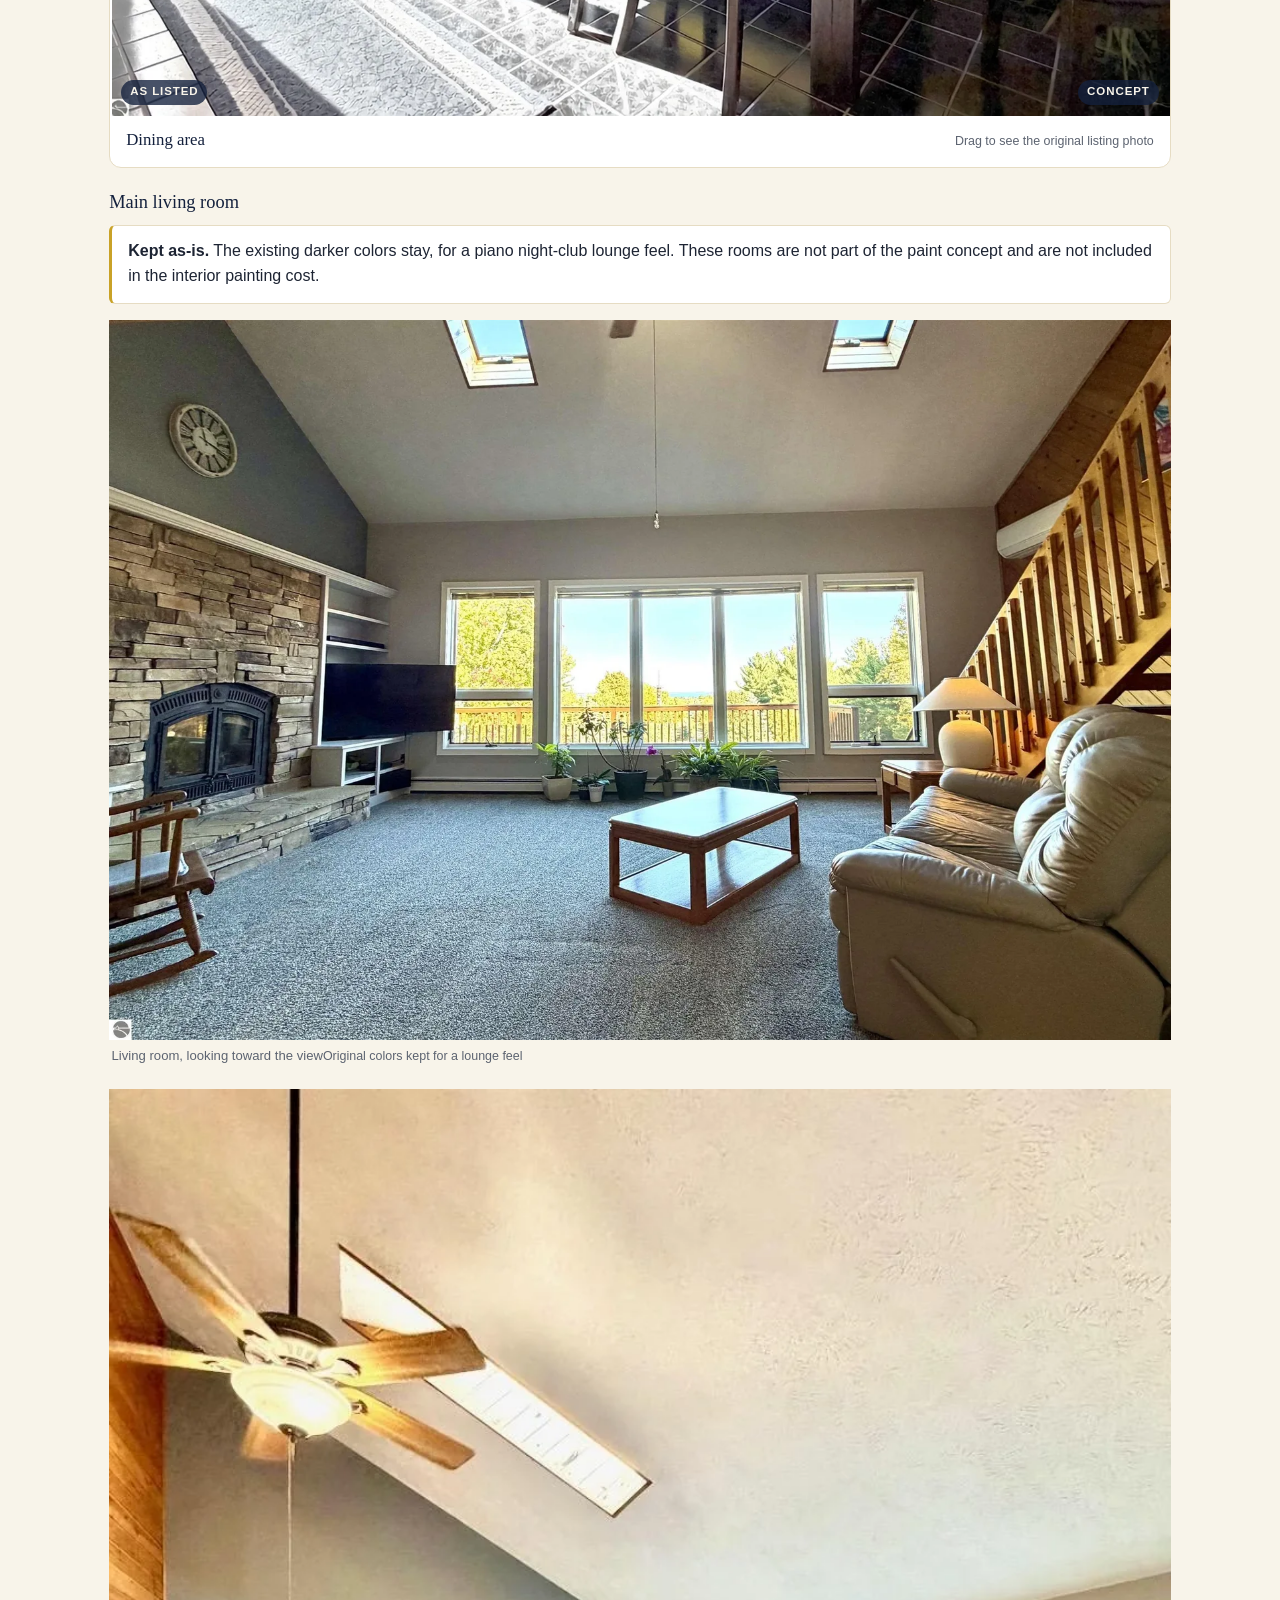
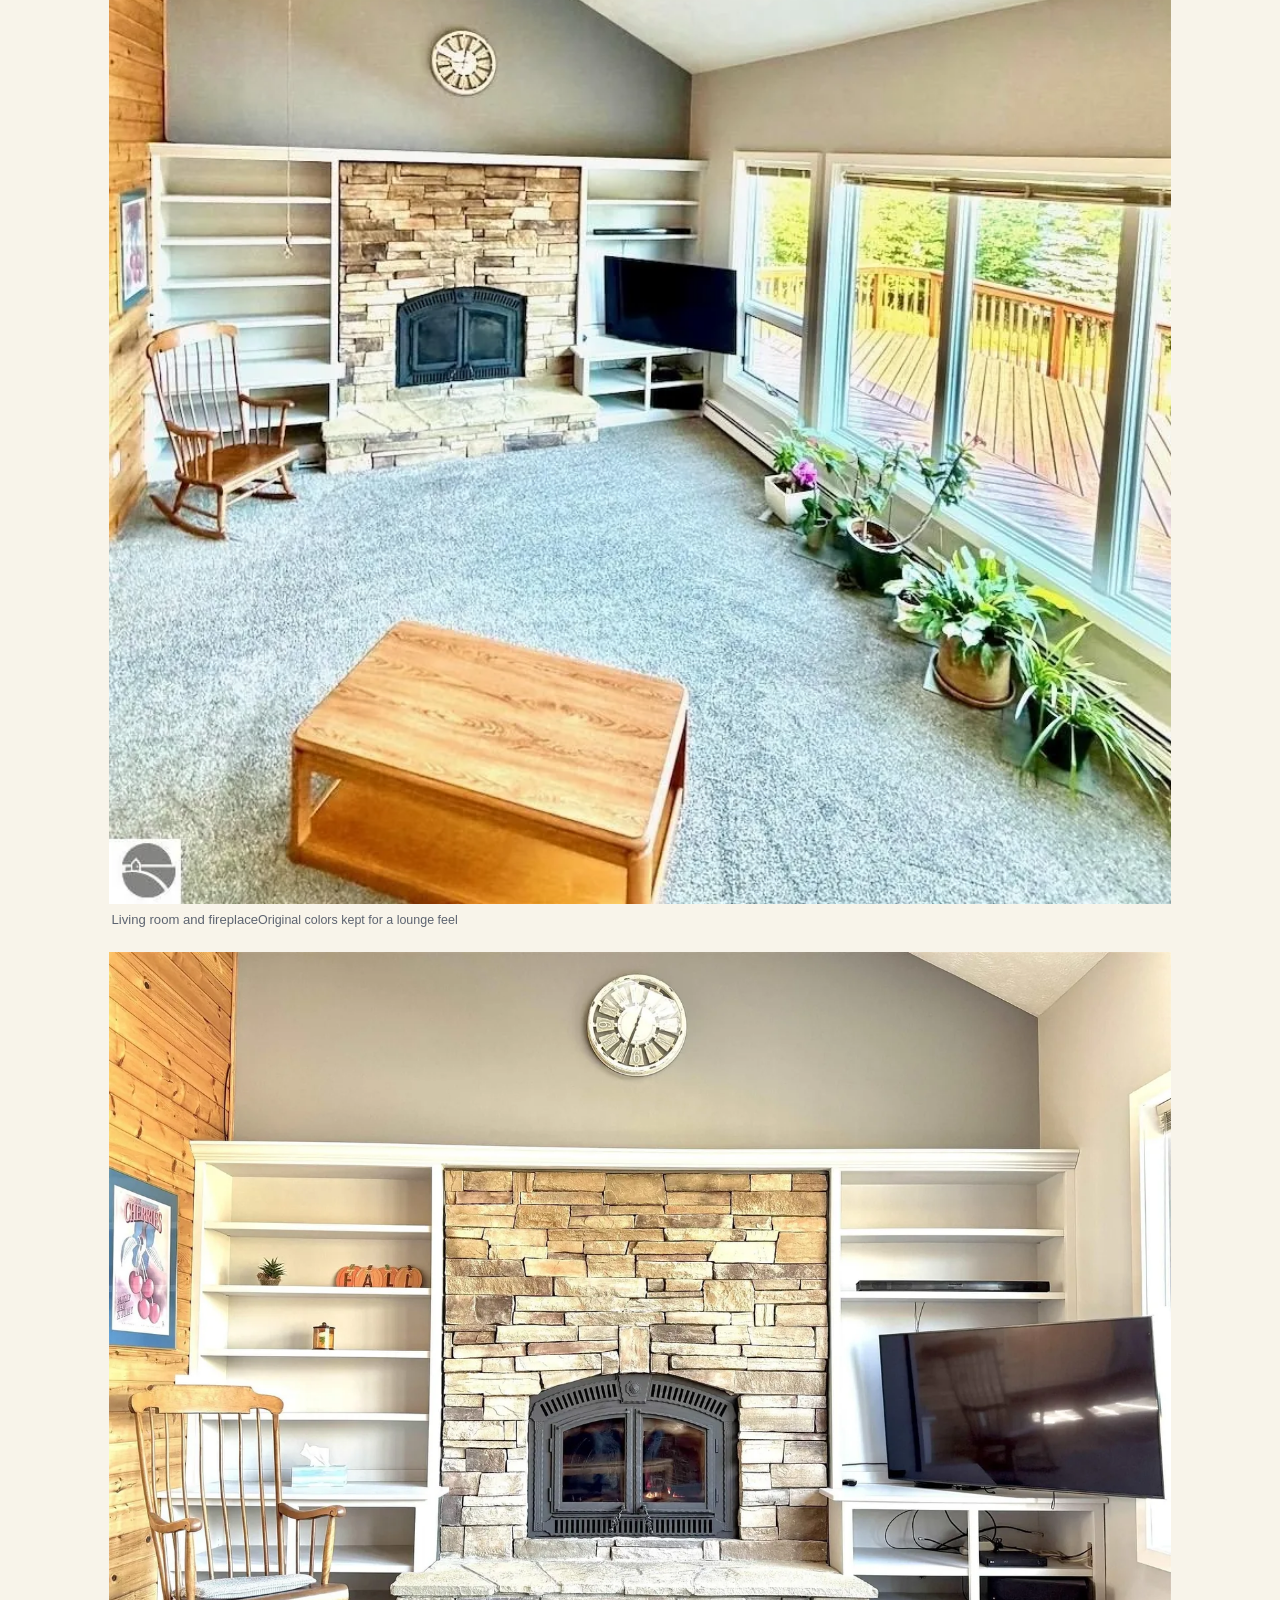
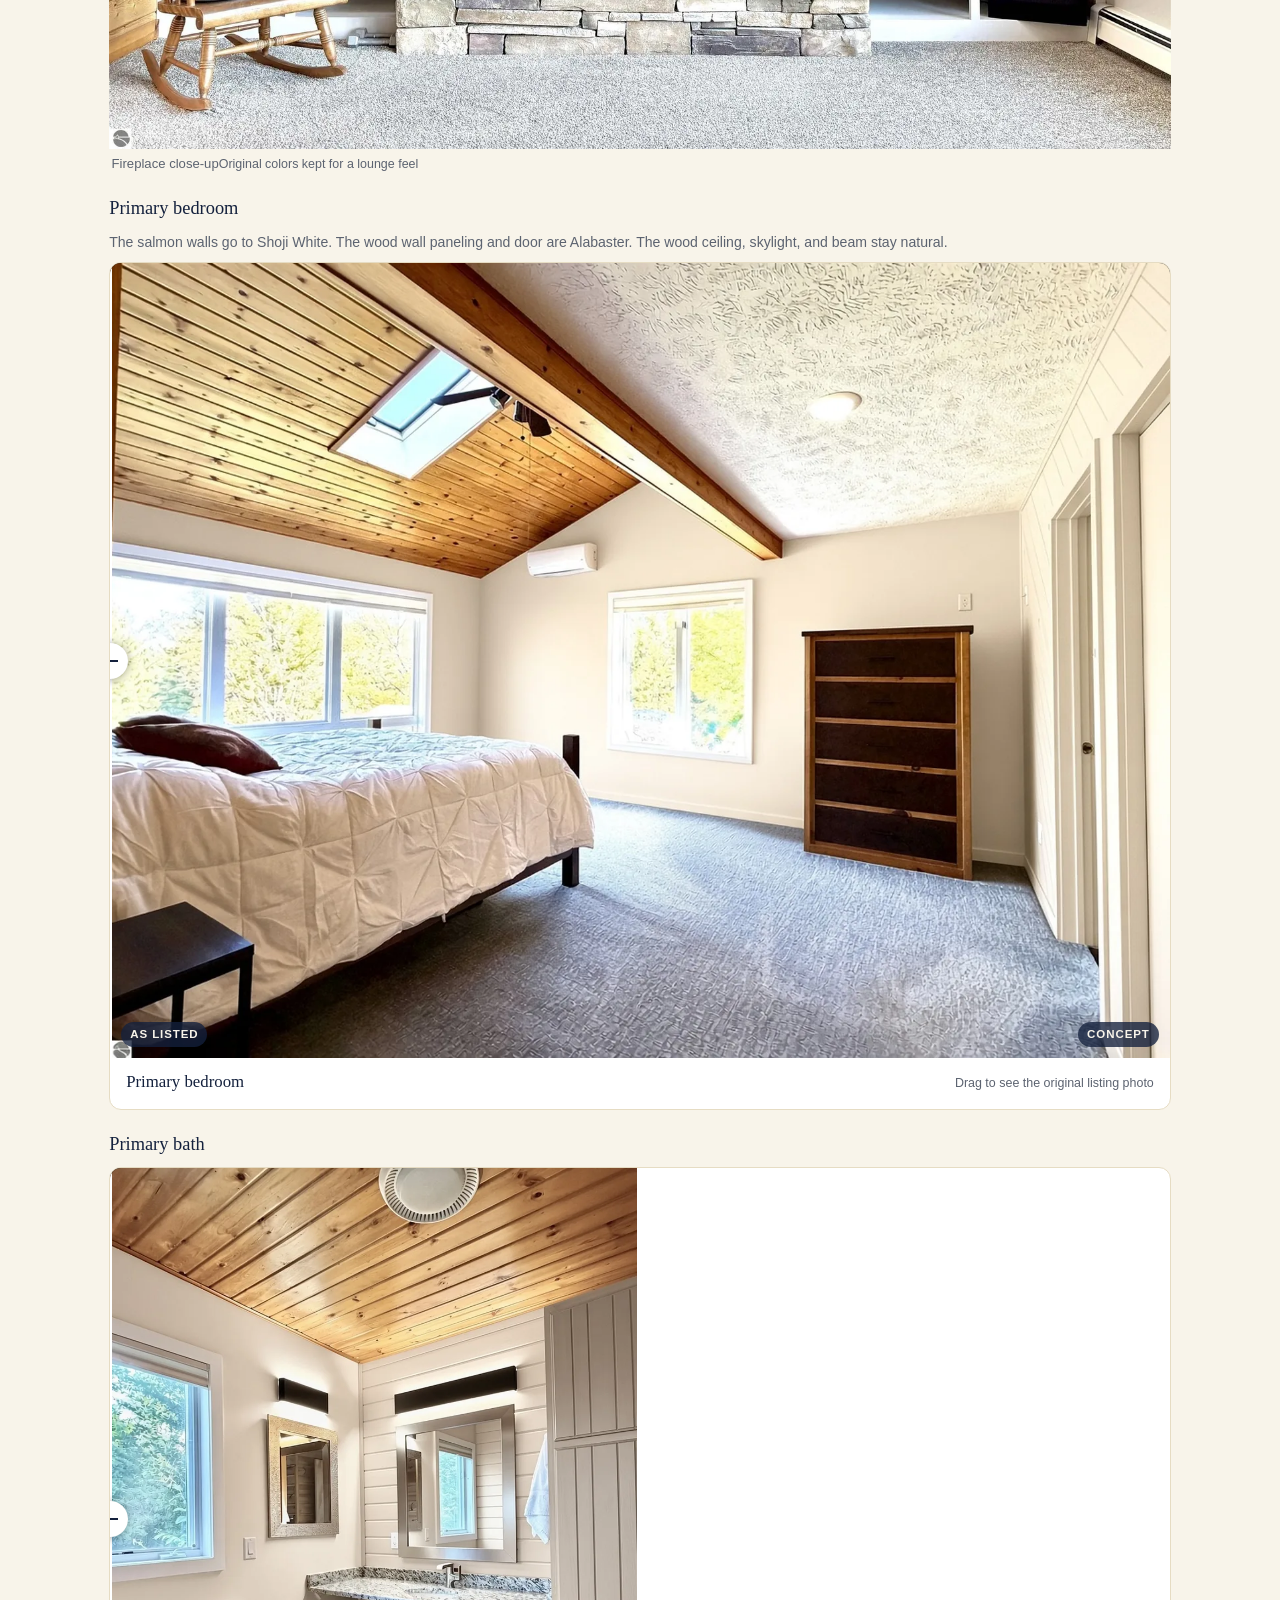
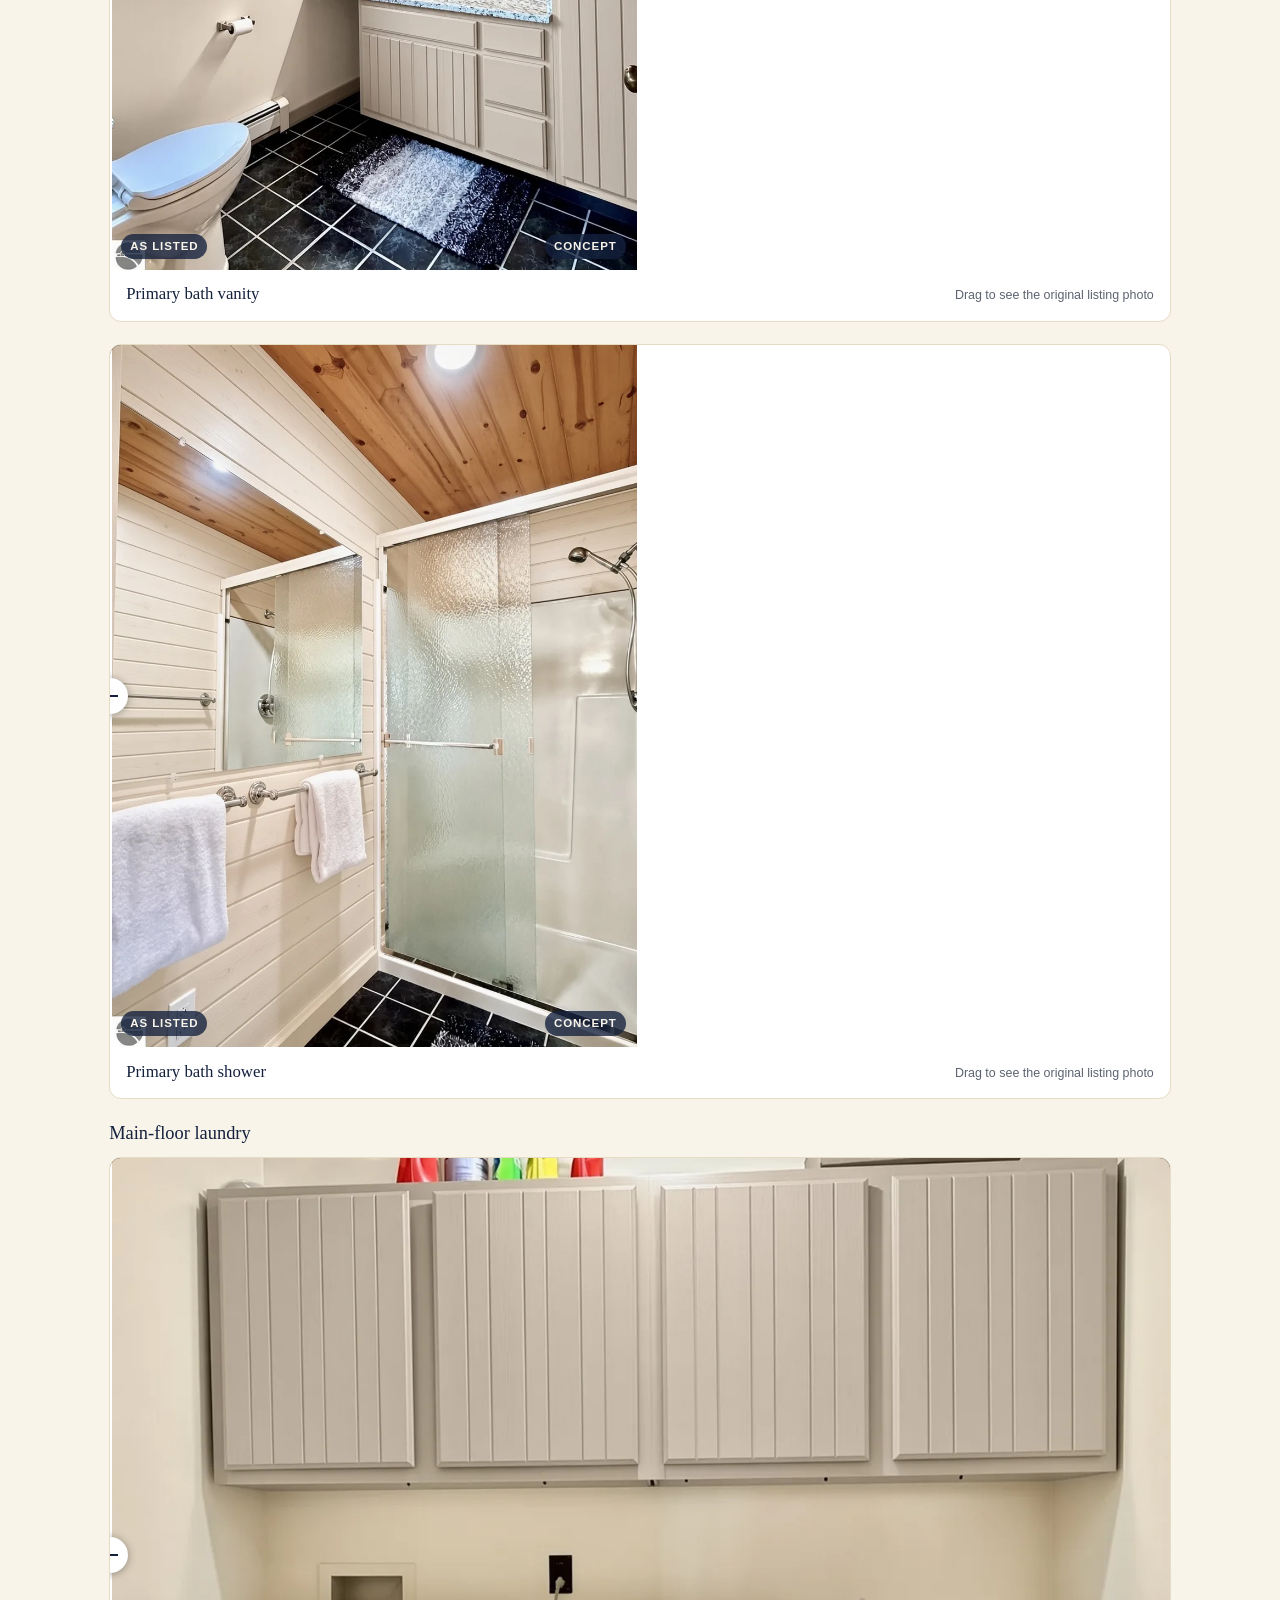
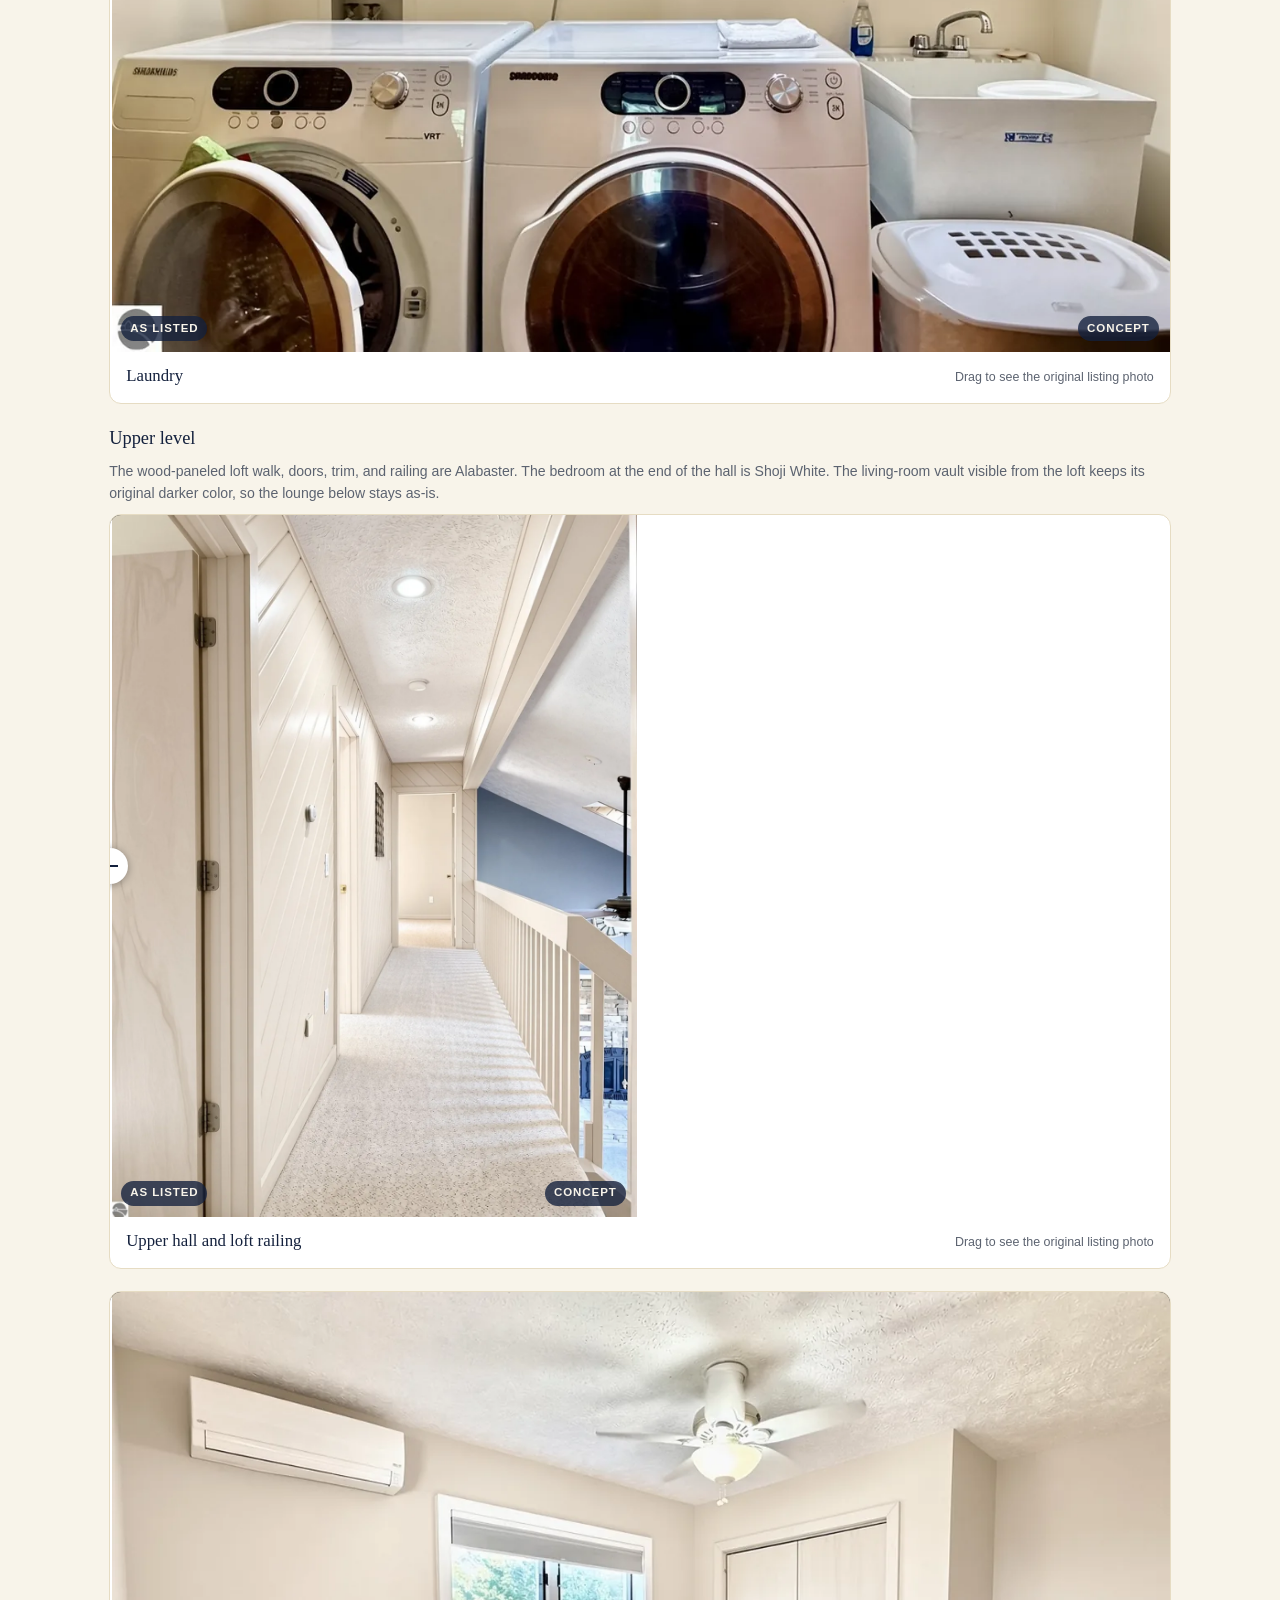
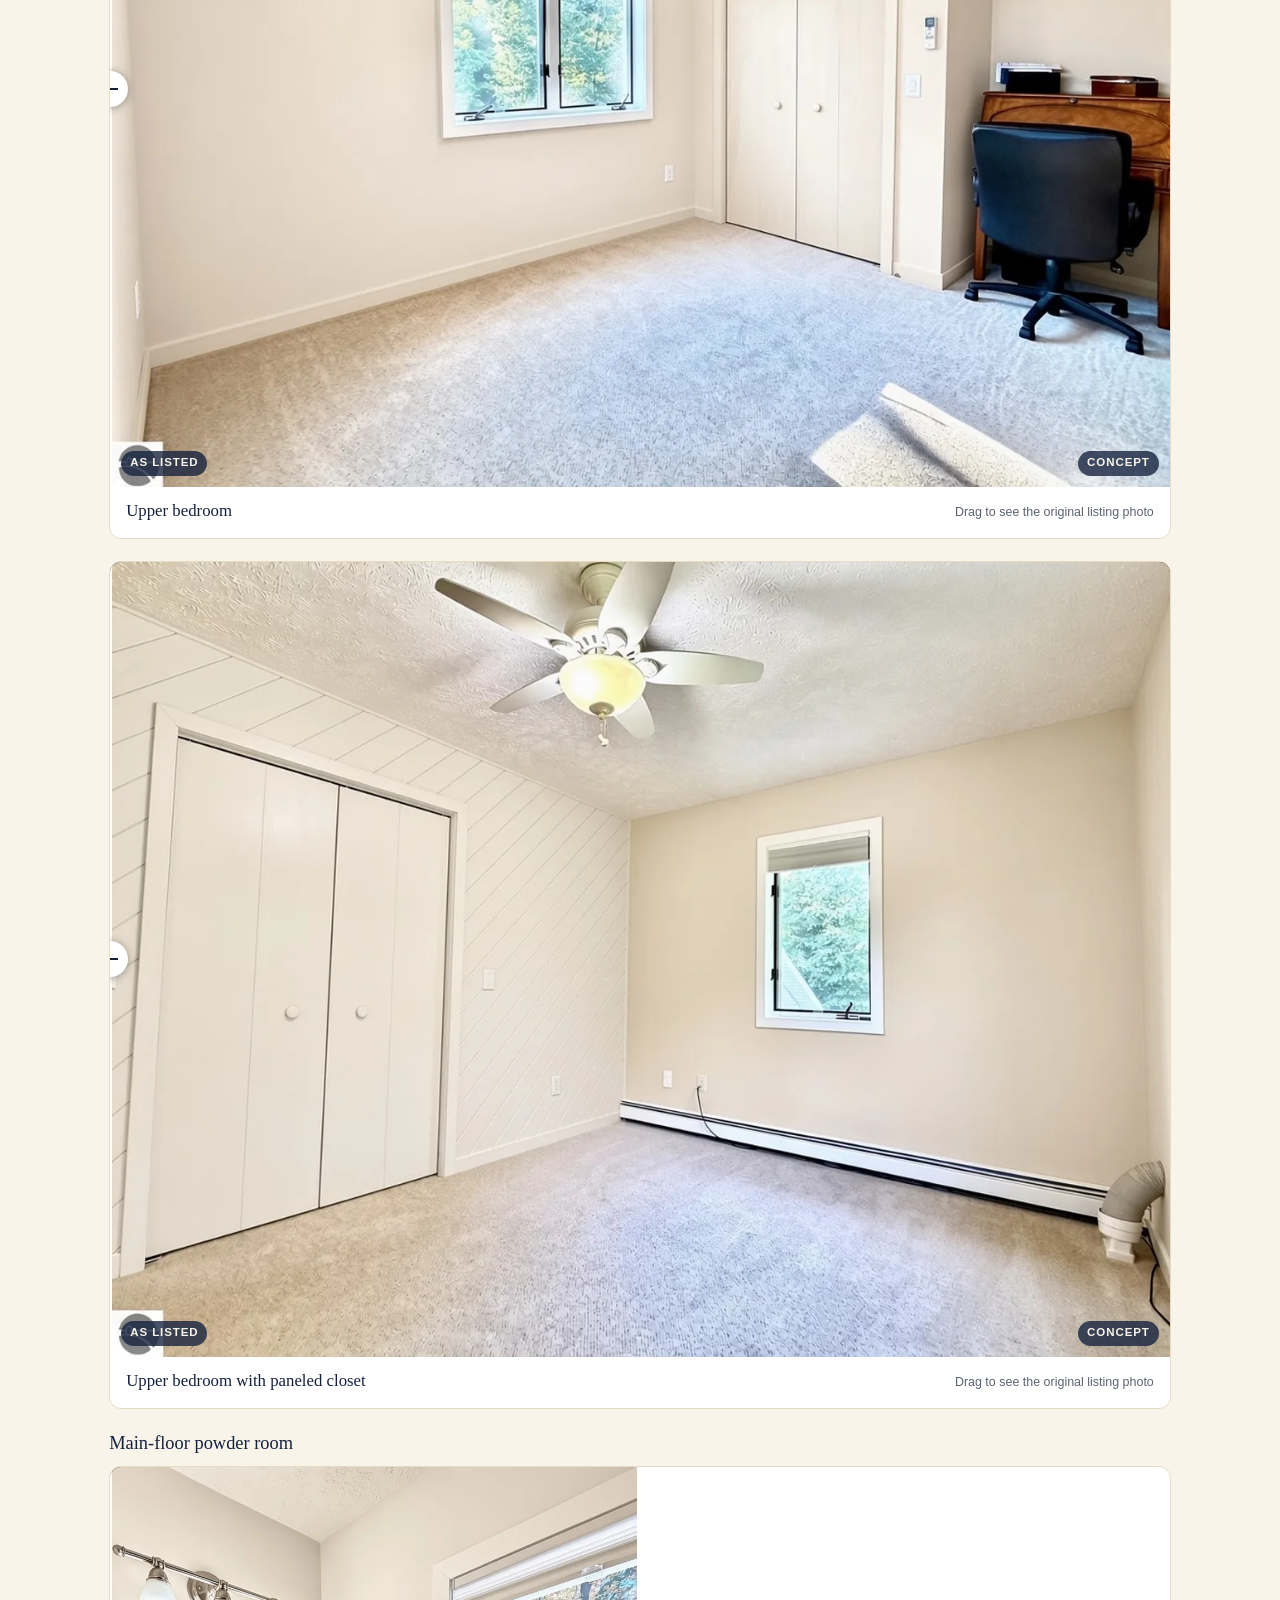
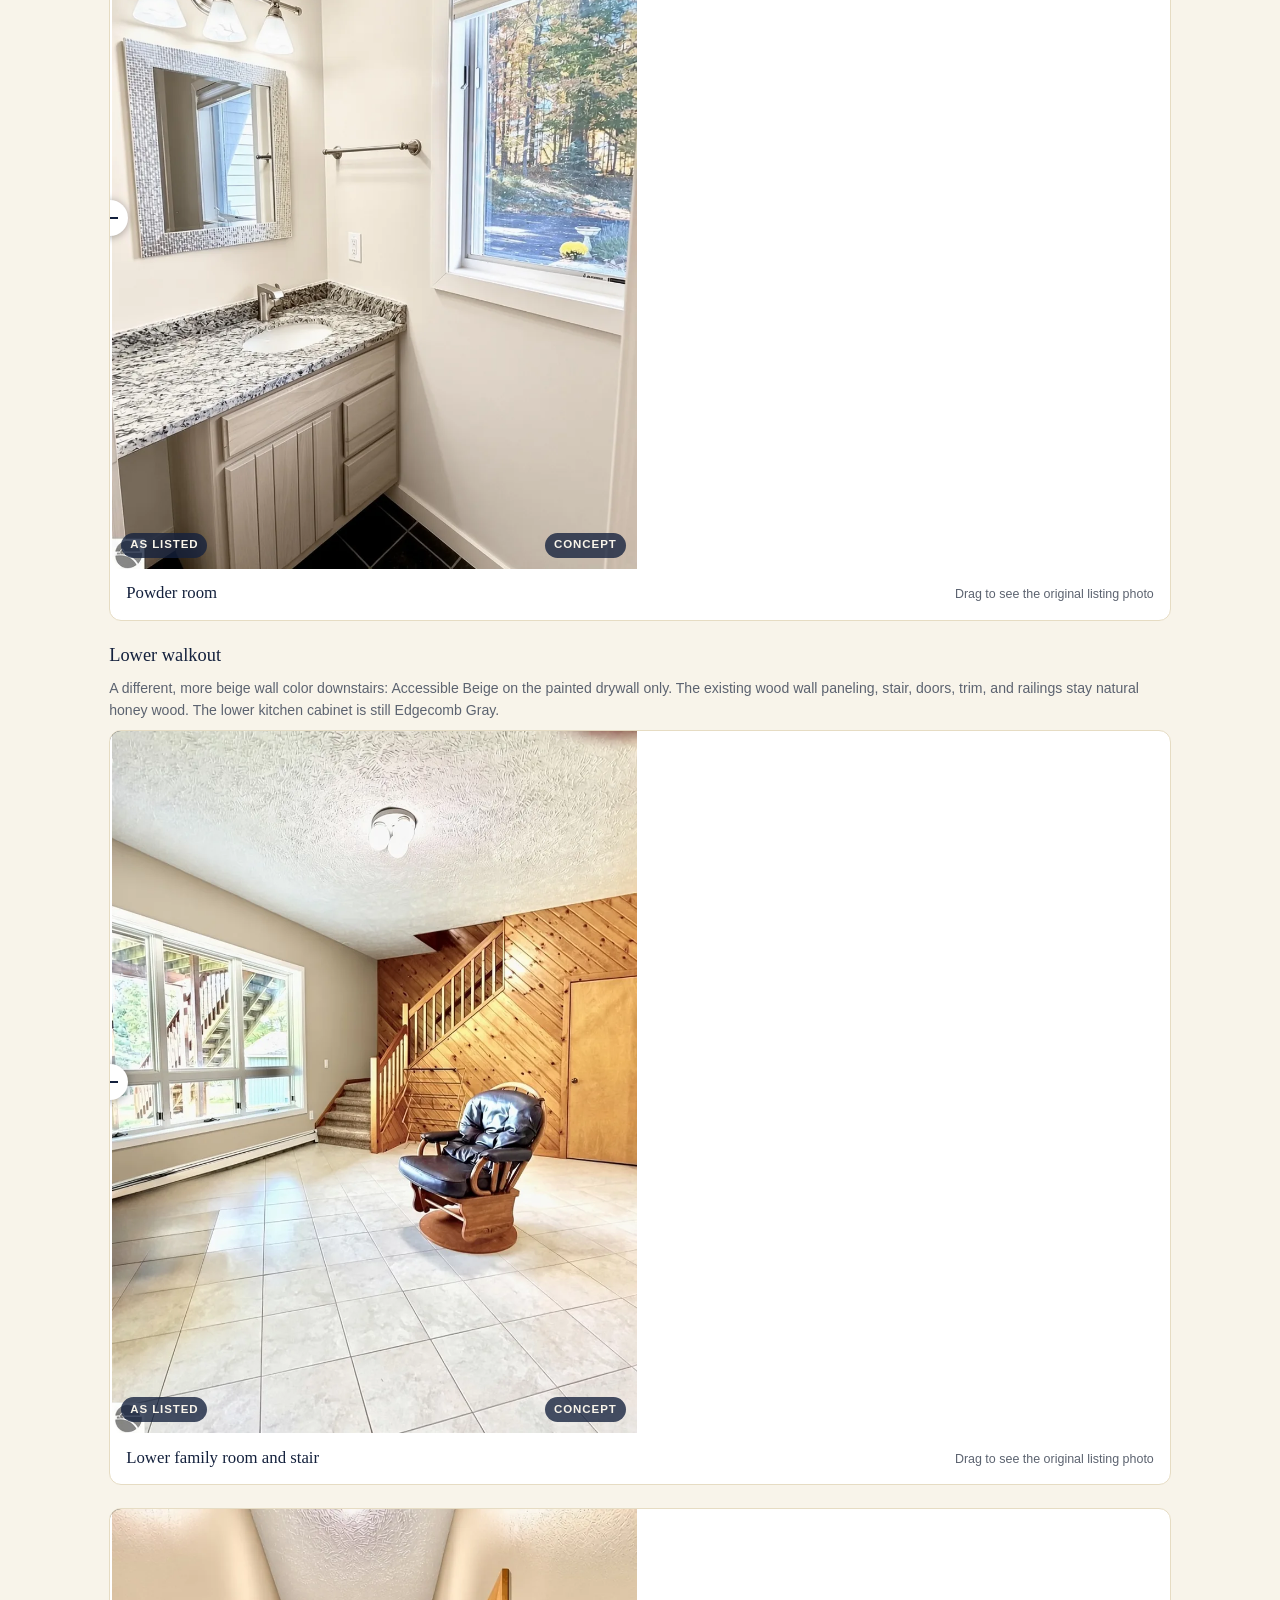
==== commit bbe60d4c: "Publish true-perspective Deal Rd cottage views with massing pairs. Add the camera key map and seven " ====
--- a/paint-concept/index.html
+++ b/paint-concept/index.html
@@ -28,6 +28,8 @@
   <a href="#rooms">Interiors</a>
   <a href="#exterior">Exterior</a>
   <a href="#barns">Barns</a>
+  <a href="#cottage">Cottage</a>
+  <a href="#topo">Topo</a>
   <a href="#costs">Painting costs</a>
   <a href="10746-Deal-Rd-Paint-Concept.pdf">PDF</a>
 </nav>
@@ -572,7 +574,7 @@
 
     <div class="note"><strong>It is not on the small parcel directly north of the house.</strong> That strip is parcel 13-002-018-01, 0.46 acre, immediately north of the house parcel and only about 100 by 200 feet. The cottage is on the larger east land, parcel 13-002-018-30, 4.67 acres, which runs as a long north–south lot along the east side of the house. Both the recommended pad (F) and the farther-north alternate (N) are on that east land. Pad F is about 300 feet northeast of the house and about 220 feet northeast of the front barn. Pad N is farther north on the same parcel, in denser pines; it is not on the 0.46-acre strip either.</div>
 
-    <p>The recommended placement, pad F, is <strong>northeast of the house and the front (north) barn</strong>, toward Elk Lake and well off the electric-line corridor that crosses the south field. An earlier concept sat just southeast of the south (rear) barn; that open field is the cleared power-line corridor, so that pad is not used. Placement was re-checked against a fresh Grand Traverse County leaf-off ortho, the county parcel lines, and the listing photos. Buildings and the driveway were re-digitized from that ortho: the earlier site-plan point for the front barn was about 39 feet too far northeast, which made the cottage look closer to that barn than it is. The cottage’s long axis runs <strong>north–south</strong> so the catalog porch on the living-room end faces north / north-northwest toward Elk Lake. Bedrooms face south, toward the front barn. The front door and the two-car parking pad face west, toward a new gravel driveway spur of about 190 feet (about a 5% grade) and the front barn. A walking trail, kept off the driveway, runs from the east deck through the trees to the cottage. The front barn and existing trees help screen the cottage from parts of the main house; bare-earth line-of-sight from the decks is still open, so keep and add plantings. These drawings are concepts, not a survey, and permits would be required. A full <a href="../topo/">topo and siting review</a> of all three parcels is on this site.</p>
+    <p>The recommended placement, pad F, is <strong>northeast of the house and the front (north) barn</strong>, toward Elk Lake and well off the electric-line corridor that crosses the south field. An earlier concept sat just southeast of the south (rear) barn; that open field is the cleared power-line corridor, so that pad is not used. Placement was re-checked against a fresh Grand Traverse County leaf-off ortho, the county parcel lines, and the listing photos. Buildings and the driveway were re-digitized from that ortho: the earlier site-plan point for the front barn was about 39 feet too far northeast, which made the cottage look closer to that barn than it is. The cottage’s long axis runs <strong>north–south</strong> so the catalog porch on the living-room end faces north / north-northwest toward Elk Lake. Bedrooms face south, toward the front barn. The front door and the two-car parking pad face west, toward a new gravel driveway spur of about 250 feet (about a 5% grade) and the front barn. A walking trail, kept off the driveway, runs from the east deck through the trees to the cottage. The front barn and existing trees help screen the cottage from parts of the main house; bare-earth line-of-sight from the decks is still open, so keep and add plantings. These drawings are concepts, not a survey, and permits would be required. A full <a href="../topo/">topo and siting review</a> of all three parcels is on this site.</p>
 
     <div class="note"><strong>These are concepts.</strong> Placement is approximate. The site plan is not a survey, and the rendered views are visualizations of a recommended Michigan modular cottage in the same country-modern palette as the house concept: Alabaster body and Tricorn Black trim. In the relationship views, the existing house and barns are shown as they look in the listing photos, not in the painted scheme.</div>
 
@@ -602,34 +604,49 @@
     <p>Amazon does sell prefab structures, including a two-level foldable house listed at $42,000 (ASIN B0HPLG8CF7). That listing’s own floor area is about 409 square feet, and it does not state HUD or Michigan modular approval. Shipping copy on the listing describes export to Latin America. It is unlikely to be permitted as a dwelling in Whitewater Township and is not recommended here. Other Amazon “1,200–5,000 sf villa” prices could not be verified, and at least one steel “modular house” at about $20,000 is a framing kit, not a finished home.</p>
     <p>A HUD-code manufactured home can be cheaper, but many models in this size band use a different code, which can affect financing and resale. Use that path only if the township and a lender are comfortable with it.</p>
 
-    <h3>Concept views from the house, barns, and cottage</h3>
-    <p>These six views keep the house and both barns in their real listing materials — grey-blue siding, the existing roof, and the metal barns as they stand today. Only the cottage is shown in the Alabaster and black country-modern finish. The labeled satellite and site plan above are the source of truth for positions and distances: about 300 feet from the house and about 220 feet from the front barn. These rendered views are concepts. A few still open the lawn more than the real woods would, and the cottage may read closer than it would on the ground.</p>
-    <div class="gallery cottage-gallery">
-      <figure>
-        <img src="img/cottage-from-south-aerial-concept.webp" alt="Concept drone view from the south looking north, showing the house, the south barn in the foreground, the front barn to the east of the house, and the cottage farther northeast" width="1152" height="864">
-        <figcaption>CONCEPT · from the south, looking north: the house, both barns, and the cottage to the northeast. The front (vehicle) barn is east of the house; the south (gym) barn is in the foreground.</figcaption>
-      </figure>
-      <figure>
-        <img src="img/cottage-from-east-deck-concept.webp" alt="Concept view from the main house east deck looking toward the cottage, with the front barn and pines in between" width="1152" height="864">
-        <figcaption>CONCEPT · from the east deck, looking toward the cottage. The front barn and existing trees do the screening.</figcaption>
-      </figure>
-      <figure>
-        <img src="img/cottage-from-porch-lake-concept.webp" alt="Concept view from the cottage porch looking north toward a tree-framed sliver of Elk Lake" width="1152" height="864">
-        <figcaption>CONCEPT · from the cottage porch, looking toward Elk Lake. The real view will depend on trees and should be confirmed on the ground, preferably leaf-off.</figcaption>
-      </figure>
-      <figure>
-        <img src="img/cottage-looking-back-concept.webp" alt="Concept view from the cottage looking back toward the front barn and the main house uphill" width="1152" height="864">
-        <figcaption>CONCEPT · from the cottage, looking back toward the front barn and the main house. The house sits uphill, to the southwest of the cottage.</figcaption>
-      </figure>
-      <figure>
-        <img src="img/cottage-arriving-driveway-concept.webp" alt="Concept view arriving at the cottage driveway and two-car parking pad, with the front barn in the background" width="1152" height="864">
-        <figcaption>CONCEPT · arriving on the cottage driveway and two-car parking pad, on the west side. The front door is on the west wall; the porch is on the north end, at left.</figcaption>
-      </figure>
-      <figure>
-        <img src="img/cottage-from-front-barn-concept.webp" alt="Concept view from the front barn looking northeast toward the cottage, with the north porch and west parking pad visible" width="1152" height="864">
-        <figcaption>CONCEPT · from the front barn, looking northeast toward the cottage. The porch is on the north end; parking is on the west side, toward the barn and drive.</figcaption>
-      </figure>
-    </div>
+    <h3>True-perspective views from the house and the cottage</h3>
+    <p>The views below were built from a to-scale 3D massing of the house, both barns, and the cottage on pad F, using footprints re-digitized from the Grand Traverse County leaf-off ortho and USGS 3DEP 1-meter lidar terrain. Each camera is at a real standing eye height of 5.5 ft (or 5.5 ft above the east deck or the cottage porch). Distances in the captions are from that camera, not always from a building center — so the view from the near corner of the front barn is about 175 ft, closer than the 220 ft barn-center to cottage-center figure. The cottage remains about 300 ft northeast of the house center, on the 4.67-acre east land (13-002-018-30), not on the small strip north of the house.</p>
+    <p>Each pair shows the clay massing on the left — the geometric guide, with correct distance, scale, and bearing — and a photoreal concept on the right, edited to follow that massing. The house and both barns keep their real listing materials: grey-blue siding, the existing 2019 roof, and the metal barns as they stand today. Only the cottage is shown in the Alabaster and black country-modern finish. The photoreal edits can still open the woods a little, or slip on siding and roof materials; the massing and the nadir ortho are the positional source of truth. These are concepts, not a survey. Confirm the view on the ground, preferably leaf-off.</p>
+    <figure class="concept-shot site-plan">
+      <img src="img/cottage-on-ortho-nadir.webp" alt="Concept placing the 26 by 40 foot cottage, west parking pad, and gravel driveway spur onto the real county aerial, northeast of the house and the front barn" width="1400" height="1900">
+      <figcaption>CONCEPT · cottage, parking pad, and about 250 ft driveway spur placed on the real county ortho. The house and both barns are the actual buildings in their true positions. Approximate, not a survey.</figcaption>
+    </figure>
+    <figure class="concept-shot site-plan">
+      <img src="img/cottage-from-south-aerial-concept.webp" alt="Concept view from the south looking north, composited on the real county ortho, showing the house, the south barn in the foreground, the front barn to the east of the house, and the cottage farther northeast" width="1152" height="864">
+      <figcaption>CONCEPT · from the south, looking north, on the real county ortho: the house, both barns, and the cottage to the northeast. The front (vehicle) barn is east of the house; the south (gym) barn is in the foreground.</figcaption>
+    </figure>
+    <figure class="concept-shot camera-key">
+      <img src="img/camera-key-map.webp" alt="Camera key map on the county ortho, with numbered view cones for seven true-perspective cameras from the east deck, north yard, driveway, front barn, cottage porch, cottage parking pad, and a south oblique aerial" width="1080" height="1800">
+      <figcaption>Camera key map on the county ortho. Numbered cones mark the seven views below: 1 east deck, 2 north yard, 3 driveway approach, 4 front barn, 5 cottage porch toward the lake, 6 cottage parking pad looking back, 7 oblique aerial from the south. 200 ft scale. Not a survey.</figcaption>
+    </figure>
+    <figure class="concept-shot massing-pair">
+      <img src="img/cottage-pair-east-deck.webp" alt="Massing and photoreal pair from the main house east deck looking northeast toward the cottage, with the front barn close on the left" width="1800" height="785">
+      <figcaption>View 1 · east deck, 5.5 ft above the deck floor, looking northeast (32°). Cottage about 270 ft away. The front barn is only about 60 ft to the left and correctly fills that side of the frame.</figcaption>
+    </figure>
+    <figure class="concept-shot massing-pair">
+      <img src="img/cottage-pair-north-yard.webp" alt="Massing and photoreal pair from the main house north yard looking northeast toward the cottage" width="1800" height="760">
+      <figcaption>View 2 · north yard, 5.5 ft standing, looking northeast (54°). Cottage about 245 ft away.</figcaption>
+    </figure>
+    <figure class="concept-shot massing-pair">
+      <img src="img/cottage-pair-drive-approach.webp" alt="Massing and photoreal pair from the driveway approach looking east-southeast at the cottage west facade, door, and parking pad" width="1800" height="760">
+      <figcaption>View 3 · driveway approach, 5.5 ft standing, looking east-southeast (114°). Cottage about 215 ft away. West facade, front door, and parking pad face this approach.</figcaption>
+    </figure>
+    <figure class="concept-shot massing-pair">
+      <img src="img/cottage-pair-front-barn.webp" alt="Massing and photoreal pair from the northeast corner of the front barn looking northeast toward the cottage" width="1800" height="785">
+      <figcaption>View 4 · northeast corner of the front barn, 5.5 ft standing, looking northeast (36°). Cottage about 175 ft away — closer than the 220 ft center-to-center figure because this camera is at the near corner.</figcaption>
+    </figure>
+    <figure class="concept-shot massing-pair">
+      <img src="img/cottage-pair-cottage-porch.webp" alt="Massing and photoreal pair from the cottage north porch looking north-northwest toward Elk Lake" width="1800" height="760">
+      <figcaption>View 5 · cottage north porch, 5.5 ft above the porch floor, looking north-northwest (−14°) toward Elk Lake, about 2.4 miles away.</figcaption>
+    </figure>
+    <figure class="concept-shot massing-pair">
+      <img src="img/cottage-pair-cottage-pad.webp" alt="Massing and photoreal pair from the cottage west parking pad looking southwest at the front barn and the main house uphill" width="1800" height="760">
+      <figcaption>View 6 · cottage west parking pad, 5.5 ft standing, looking southwest (−147°). Front barn about 195 ft; main house uphill just beyond it, about 275 ft.</figcaption>
+    </figure>
+    <figure class="concept-shot massing-pair">
+      <img src="img/cottage-pair-oblique-aerial.webp" alt="Massing and photoreal pair from an oblique aerial south of the property looking north over both barns, the house, and the cottage to the northeast" width="1800" height="785">
+      <figcaption>View 7 · oblique aerial from the south, about 280 ft above the ground, looking north (10°). Rear barn nearest, then the house, the front barn just northeast of the house, and the cottage farther northeast with the driveway spur.</figcaption>
+    </figure>
 
     <h3>Planning cost, including site work</h3>
     <p>Planning ranges for a 2 bed / 2 bath, 1,040 sf Michigan modular on the east land in 2026, with a crawl-space foundation, a new well and a septic sized for two bedrooms, electric and plumbing, a short gravel driveway and two-car parking pad, modest porch, and professional setting. These are not bids. A perc test, a dealer quote, and township confirmation will tighten the numbers. The east parcel does not have its own Deal Road frontage, so the cottage driveway is planned as a spur off the existing drive; confirm that access and utilities are allowed before spending on a foundation.</p>
@@ -681,7 +698,7 @@
             <td class="num">$10,000</td>
           </tr>
           <tr>
-            <td>Cottage driveway, about 190 ft of gravel, plus a two-car parking pad</td>
+            <td>Cottage driveway, about 250 ft of gravel, plus a two-car parking pad</td>
             <td class="num">$8,000</td>
             <td class="num">$14,000</td>
             <td class="num">$22,000</td>
@@ -726,7 +743,7 @@
   <section id="topo">
     <h2>Topo and siting</h2>
     <p>A full topographic review of all three parcels, using USGS 3DEP 1-meter lidar, shaped the cottage placement. The maps below show 2-foot contours, slope, bare-earth viewsheds toward Elk Lake from ground height and from a second-floor or deck height, and line-of-sight profiles between the main house and each candidate pad. They also mark the approximate electric-line corridor (digitized from aerials, not a surveyed easement), existing drives and buildings, driveway grades, and septic-suitable ground (gentle slope, off the corridor, away from the well). These maps are also on the <a href="../topo/">Topo &amp; siting page</a>. They are not a survey. Confirm the recorded easement width with title or the utility, and confirm well, septic, and the real lake view on the ground, preferably leaf-off.</p>
-    <div class="note"><strong>Recommended pad: F</strong>, northeast of the front (north) barn on the east land, about 792 ft elevation (17 ft below the house), mean slope about 10%, about 450 ft from the power line. A 190-foot driveway spur can stay around 5% grade. Bare-earth rays toward Elk Lake are mostly clear at both 6 ft and 16 ft eye height; trees will screen or frame the real view. Pad N, further north, is the easiest alternate (flatter, shorter drive) but sits 39 ft below the house and more directly in the north lake-view cone. Pads H and S, east and south of the house, are closer and more exposed, and S is tight to the corridor. Pad A, in the corridor, is not used.</div>
+    <div class="note"><strong>Recommended pad: F</strong>, northeast of the front (north) barn on the east land, about 792 ft elevation (17 ft below the house), mean slope about 10%, about 450 ft from the power line. A 250-foot driveway spur can stay around 5% grade. Bare-earth rays toward Elk Lake are mostly clear at both 6 ft and 16 ft eye height; trees will screen or frame the real view. Pad N, further north, is the easiest alternate (flatter, shorter drive) but sits 39 ft below the house and more directly in the north lake-view cone. Pads H and S, east and south of the house, are closer and more exposed, and S is tight to the corridor. Pad A, in the corridor, is not used.</div>
 
     <div class="print-keep">
     <h3>Candidate ranking</h3>
--- a/paint-concept/style.css
+++ b/paint-concept/style.css
@@ -445,3 +445,13 @@
   .gallery figure:first-child img { max-height: 6.2in; }
   .floorplan-shot img { max-height: 5.2in; }
 }
+
+.massing-pair { max-width: 100%; }
+.massing-pair img { width: 100%; height: auto; background: #14213d; }
+.camera-key { max-width: 520px; }
+@media print {
+  .massing-pair { break-inside: avoid; }
+  .massing-pair img { max-height: 4.8in; object-fit: contain; }
+  .camera-key { max-width: 100%; }
+  .camera-key img { max-height: 8in; width: auto; margin: 0 auto; object-fit: contain; }
+}
